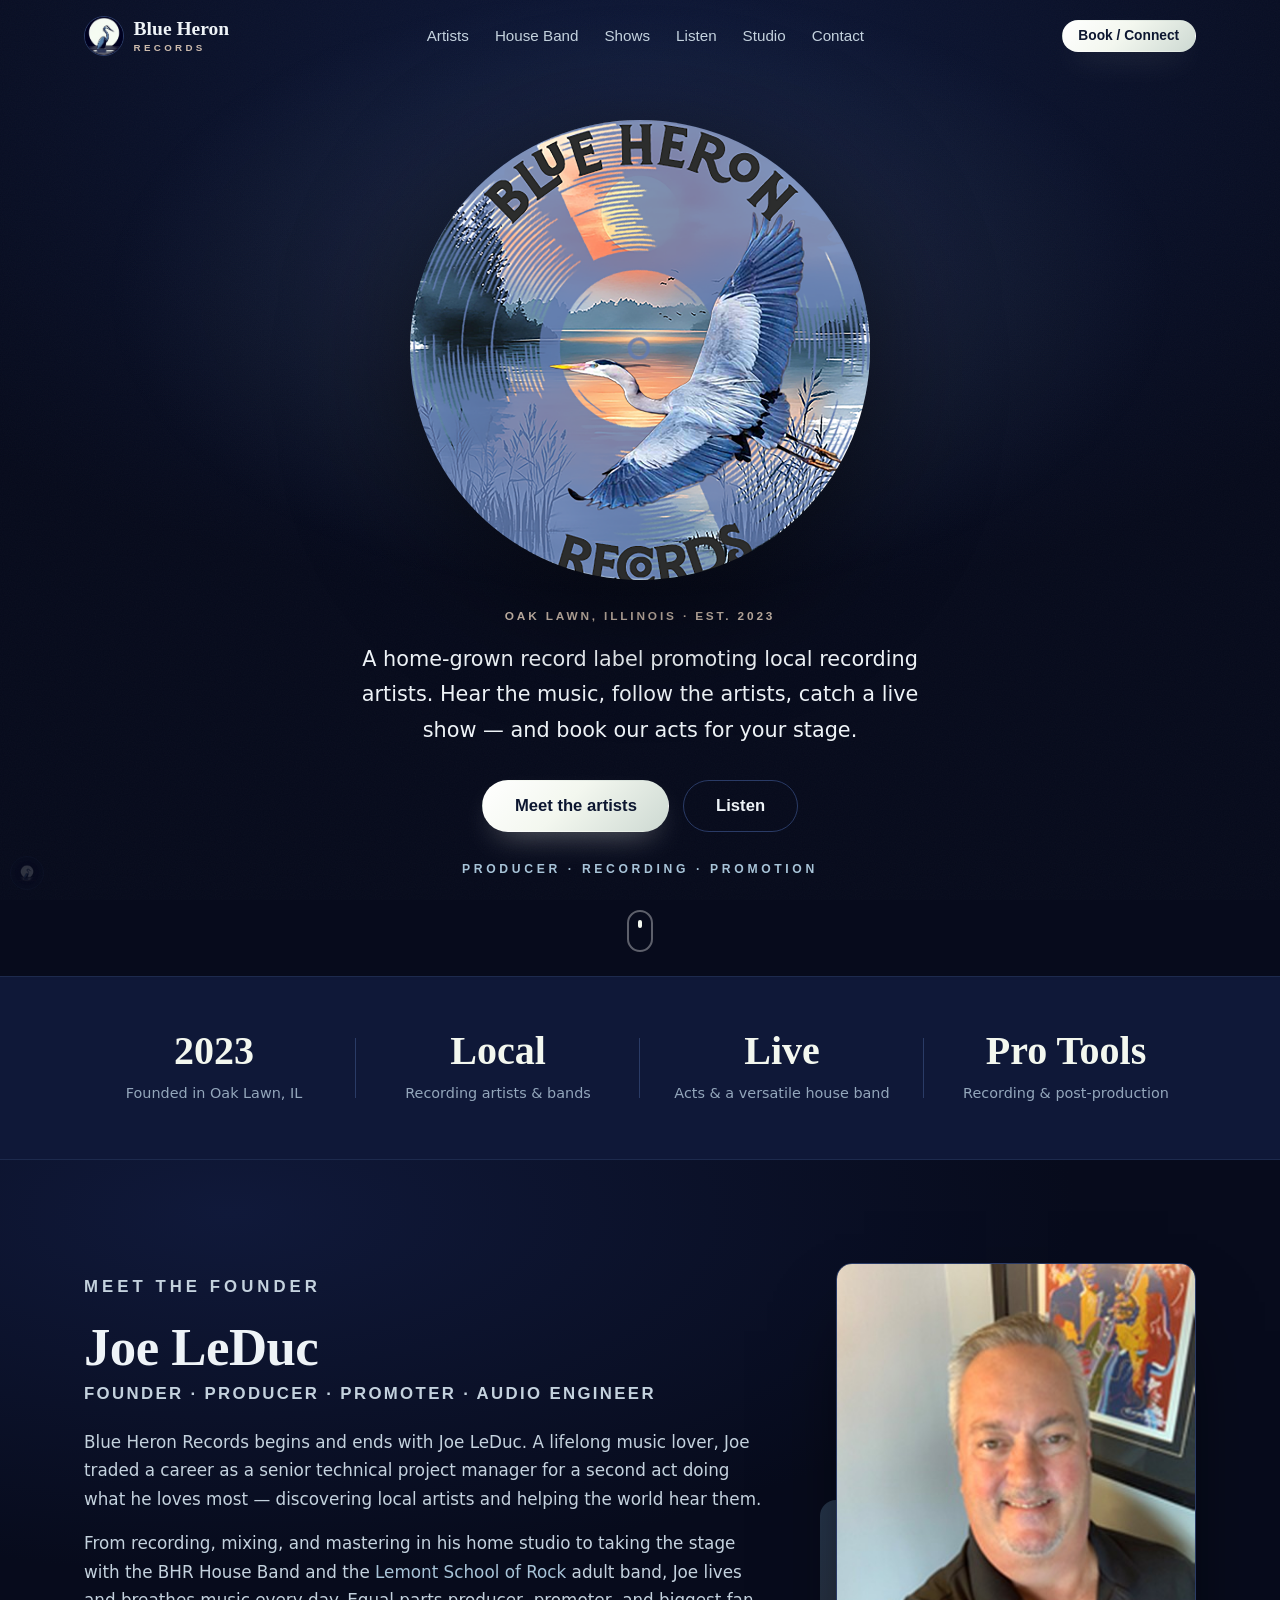
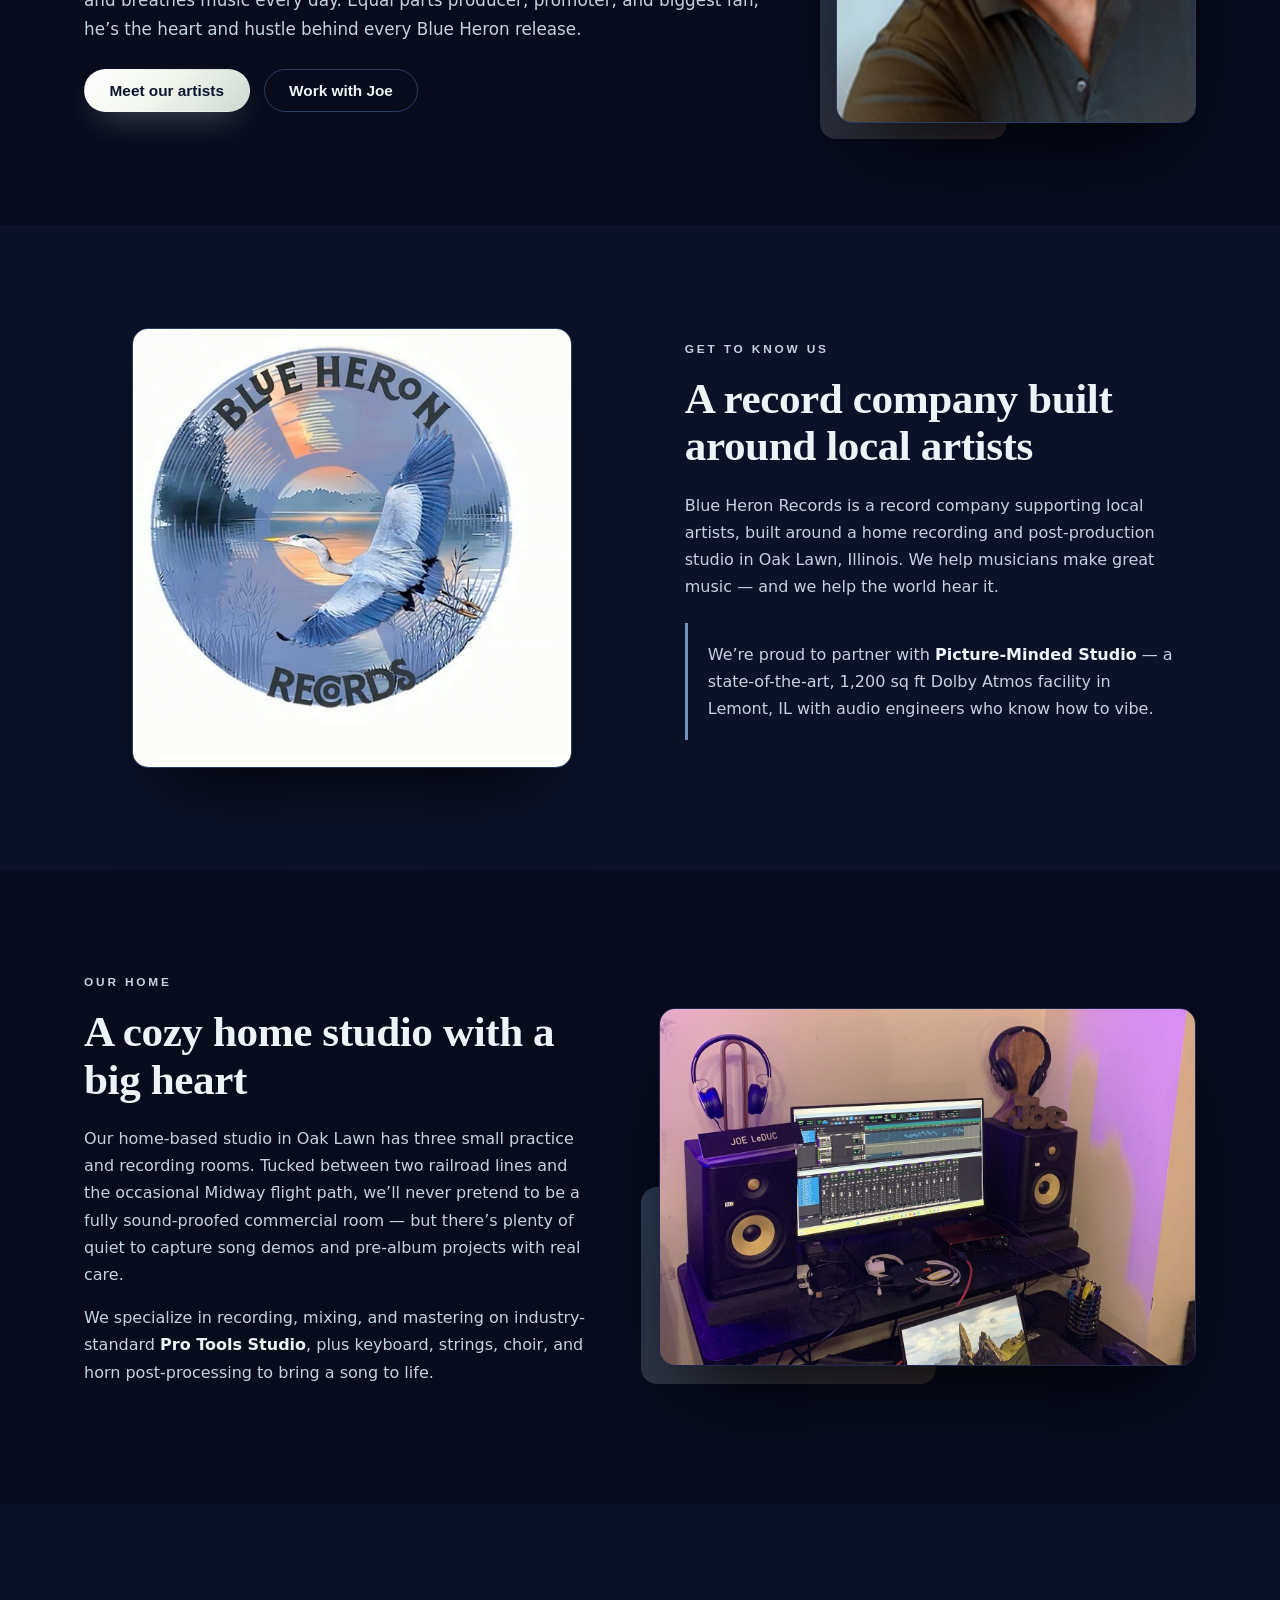
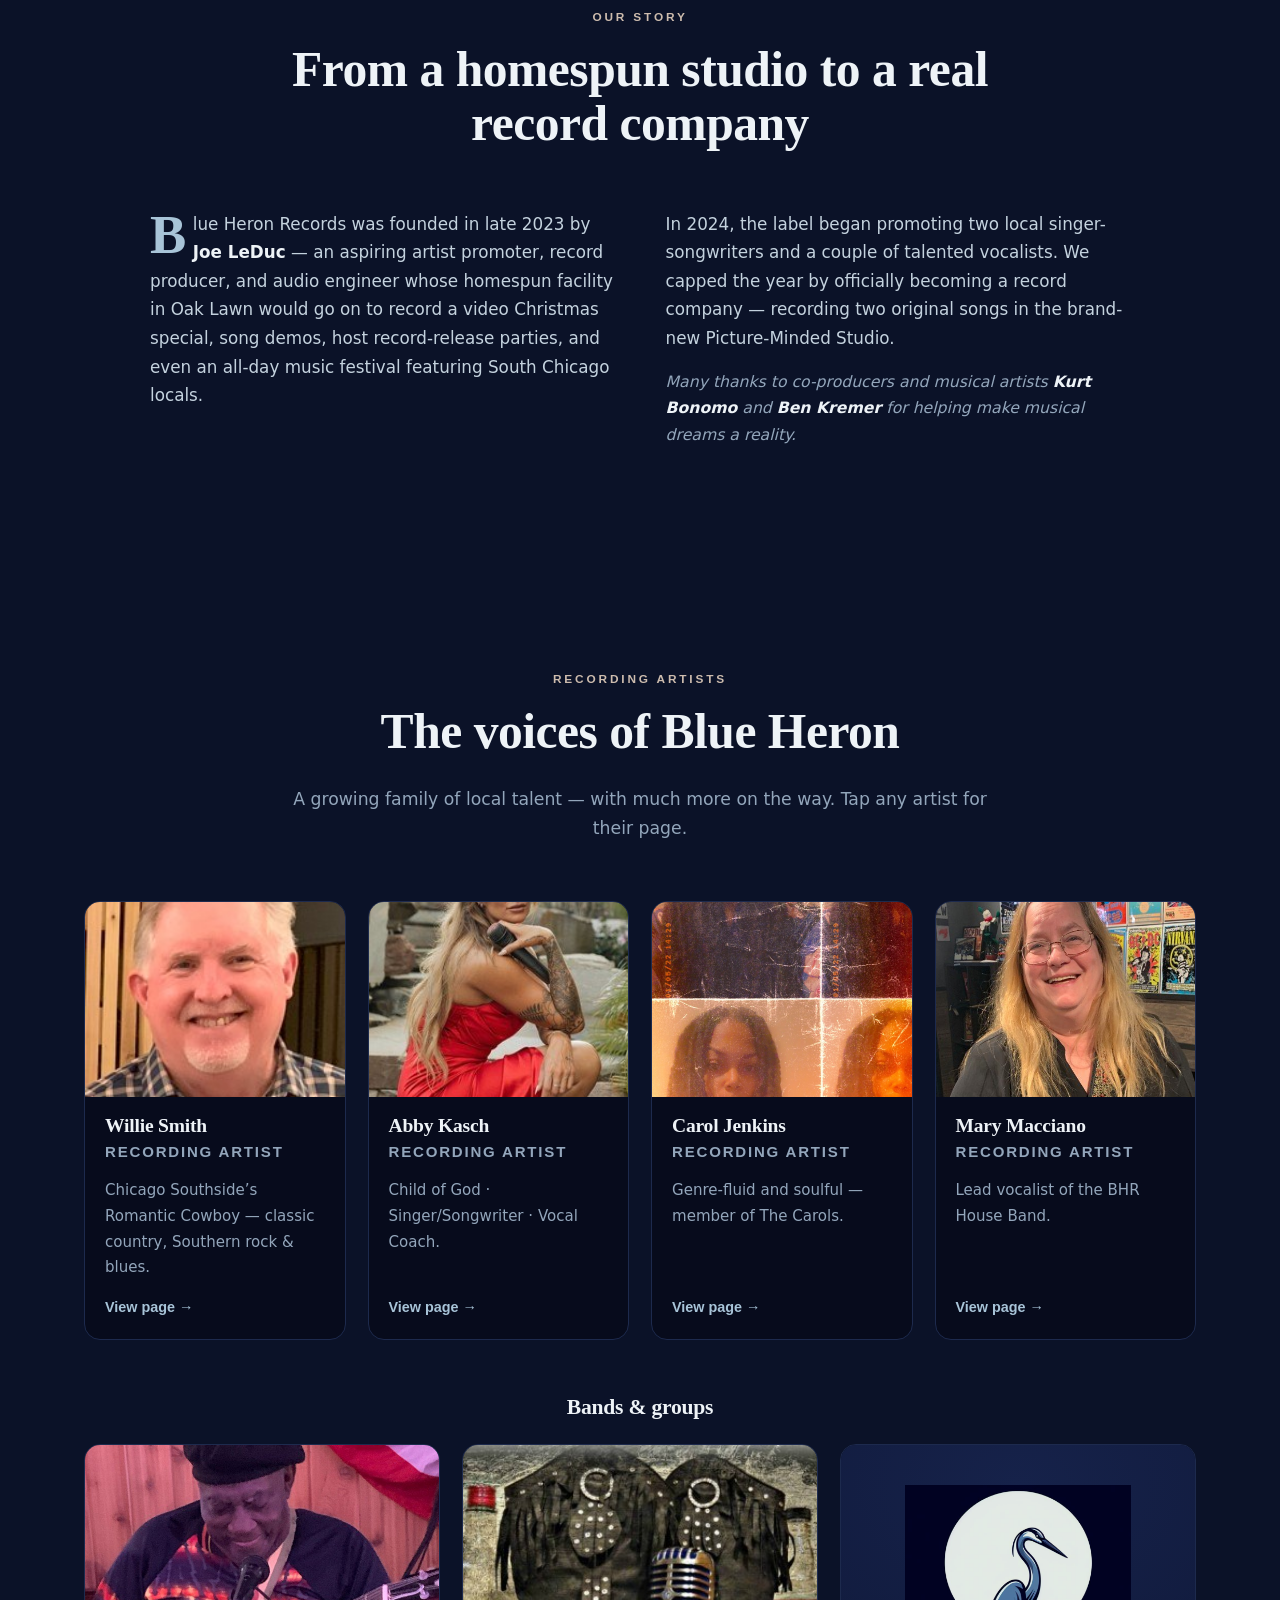
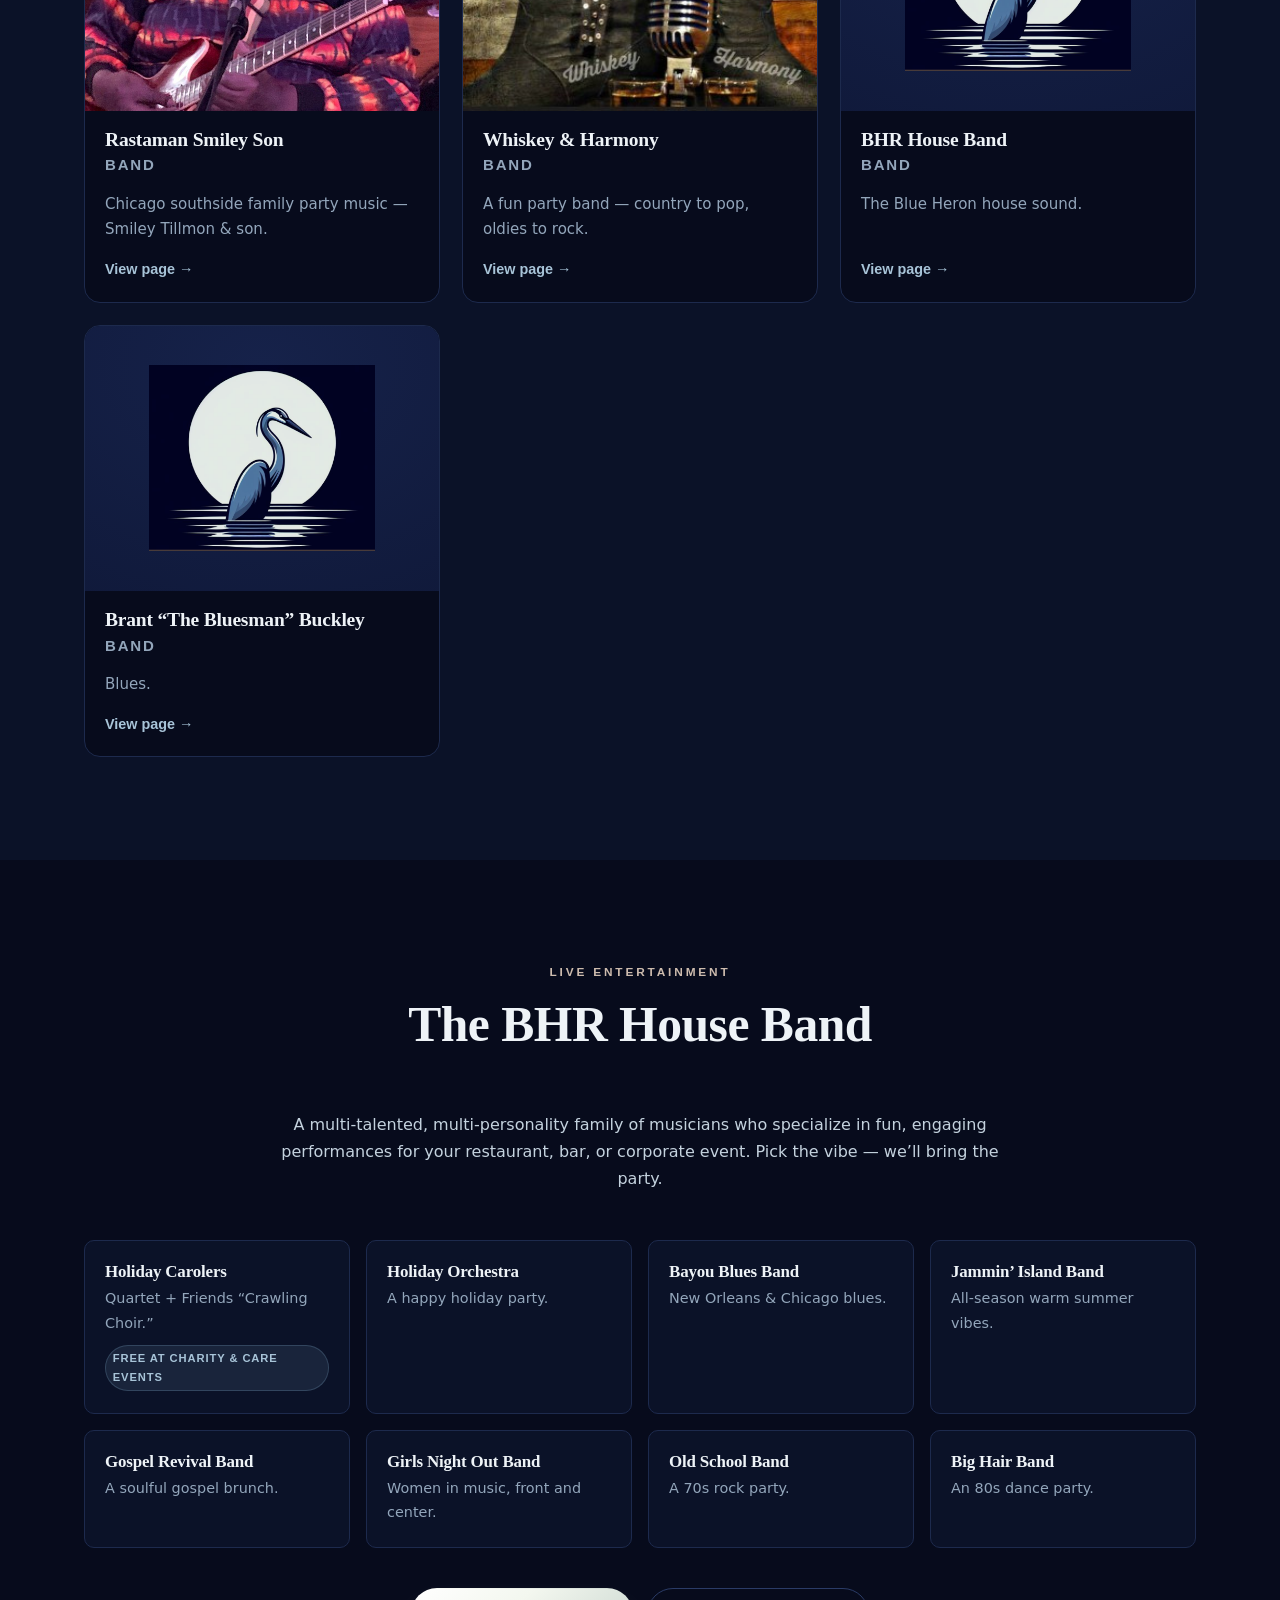
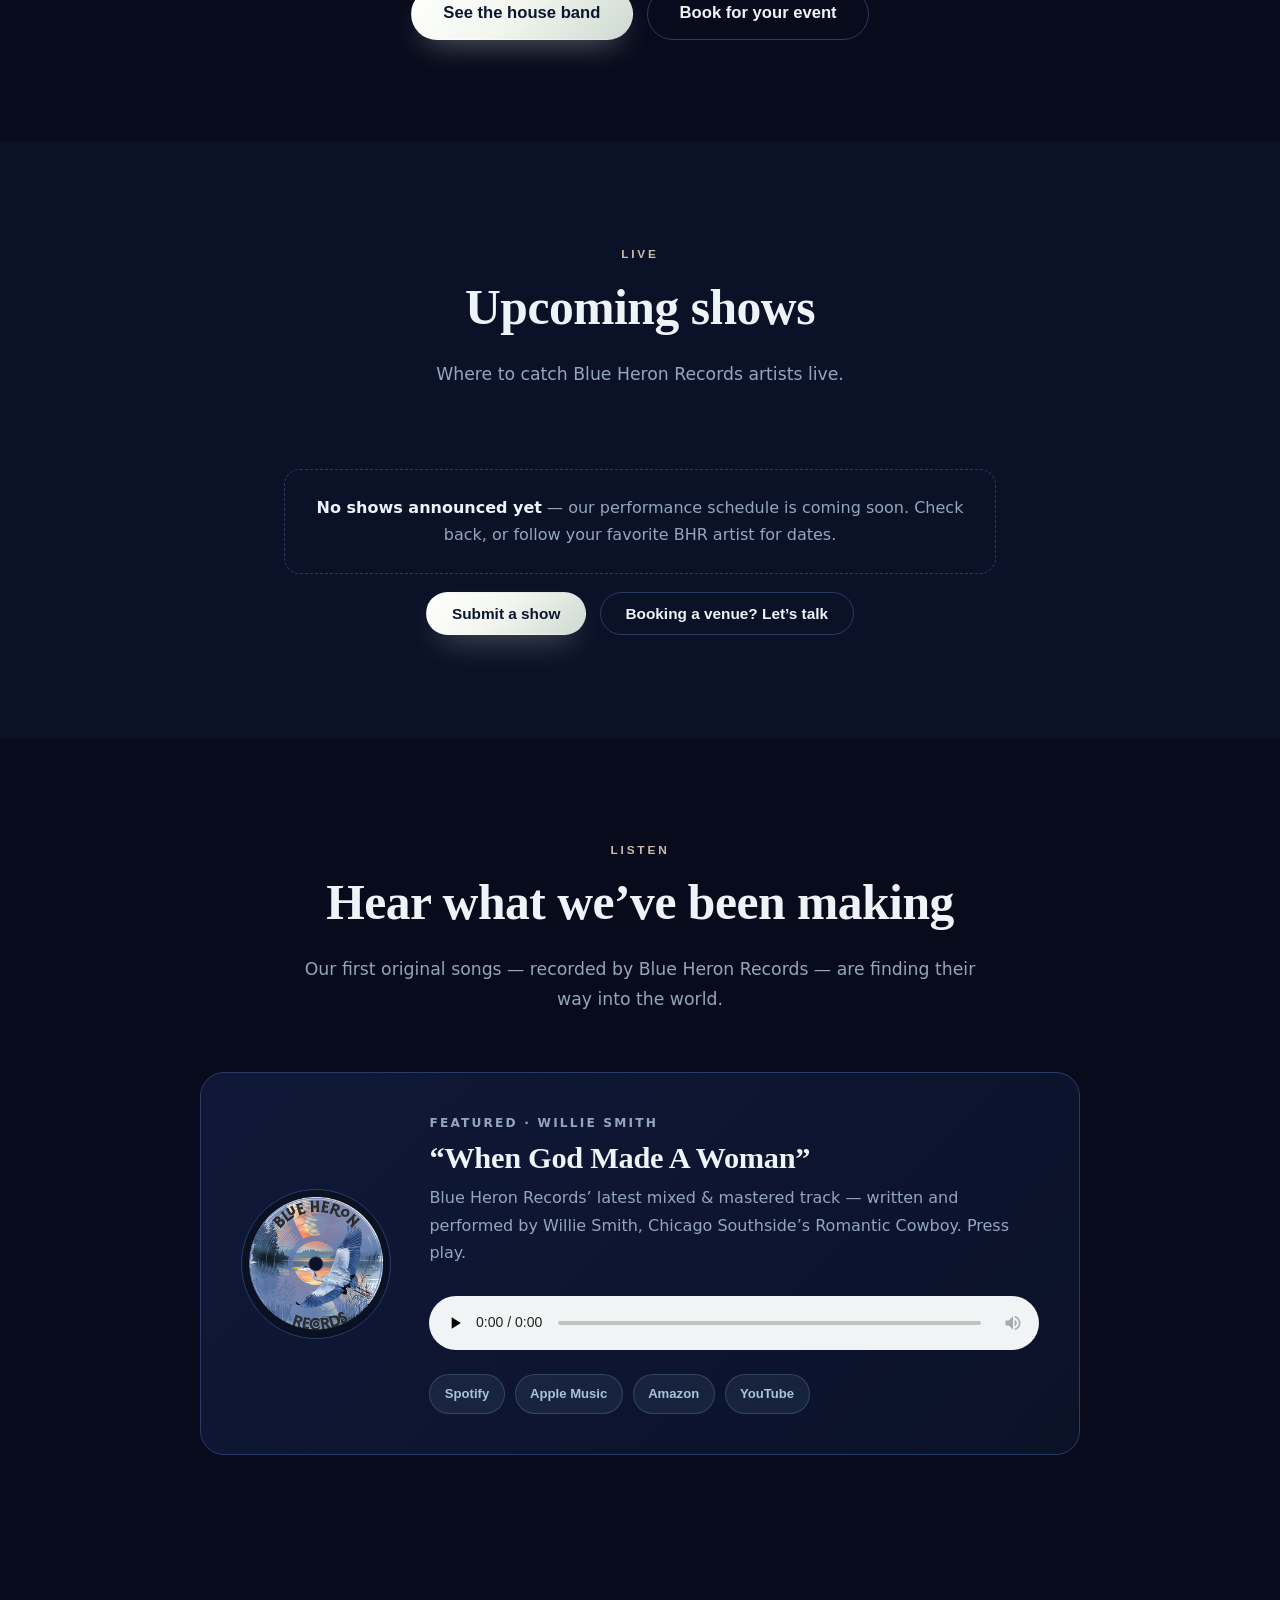
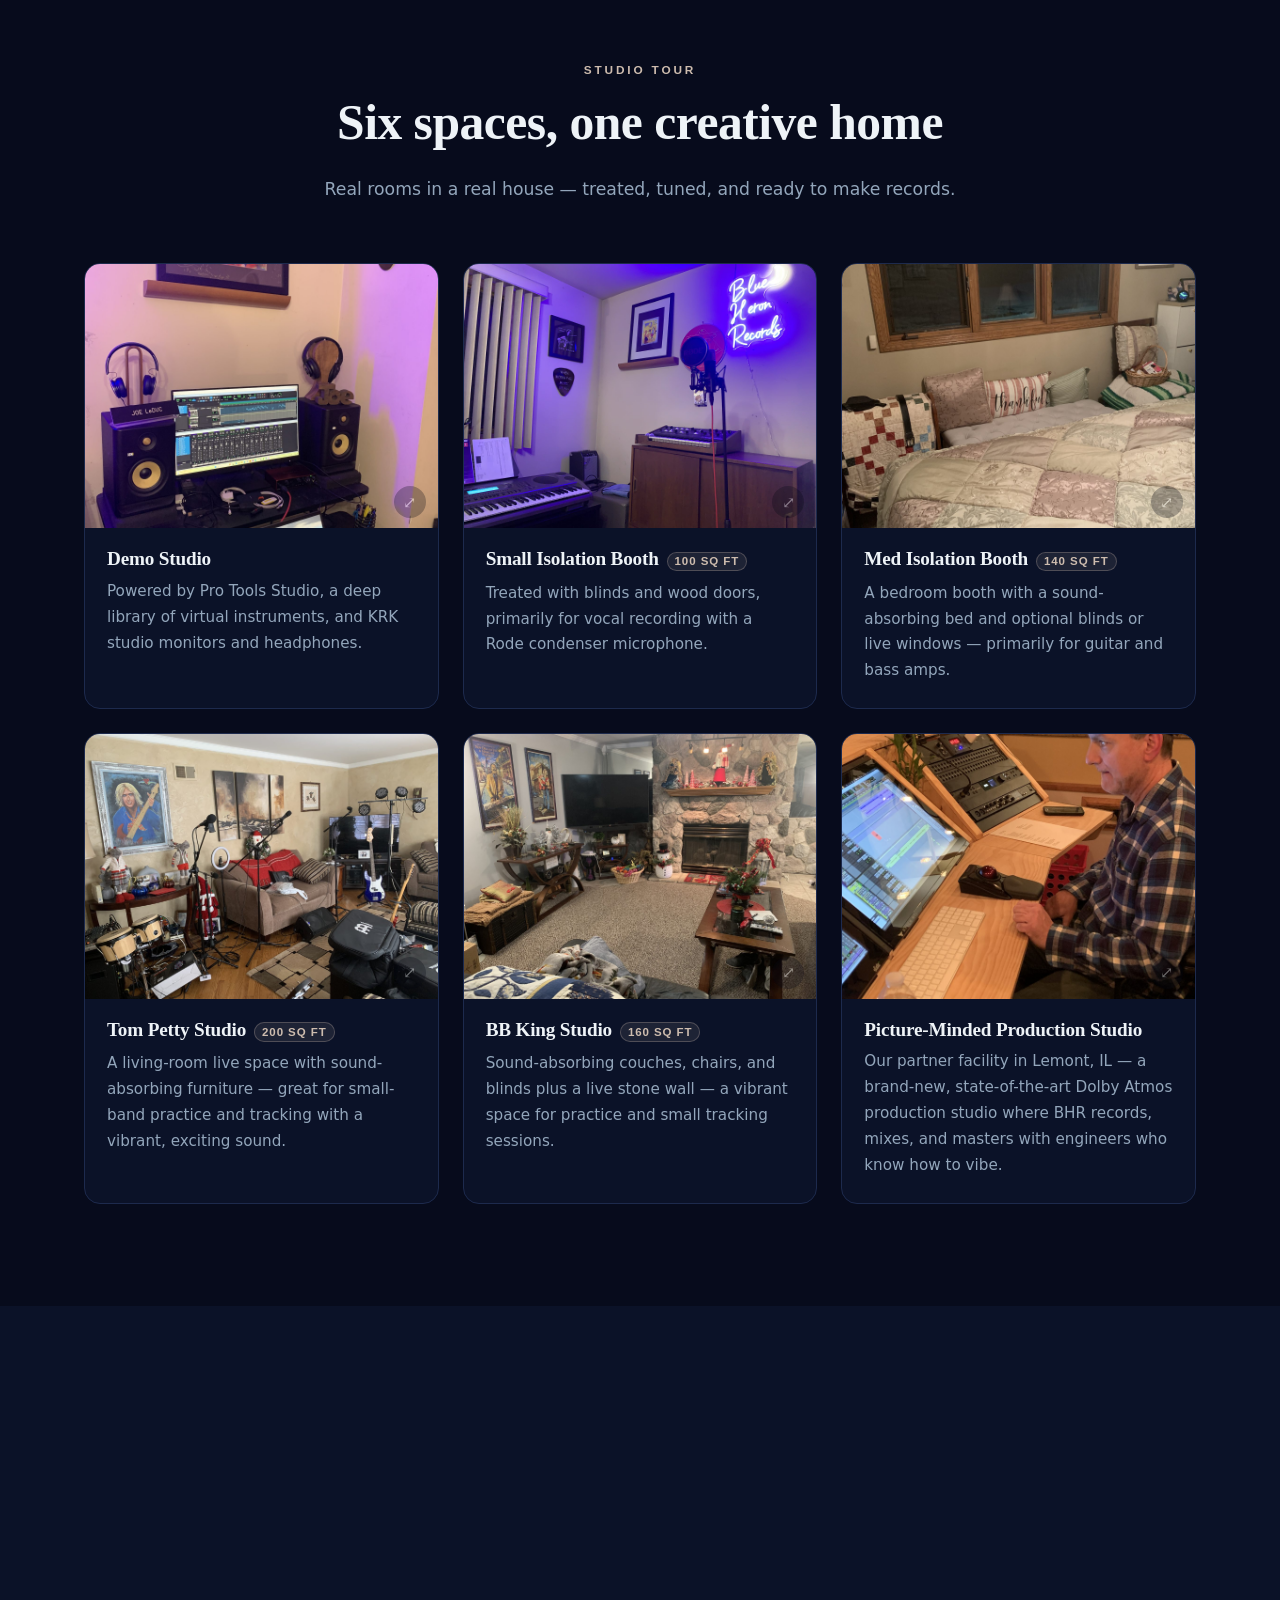
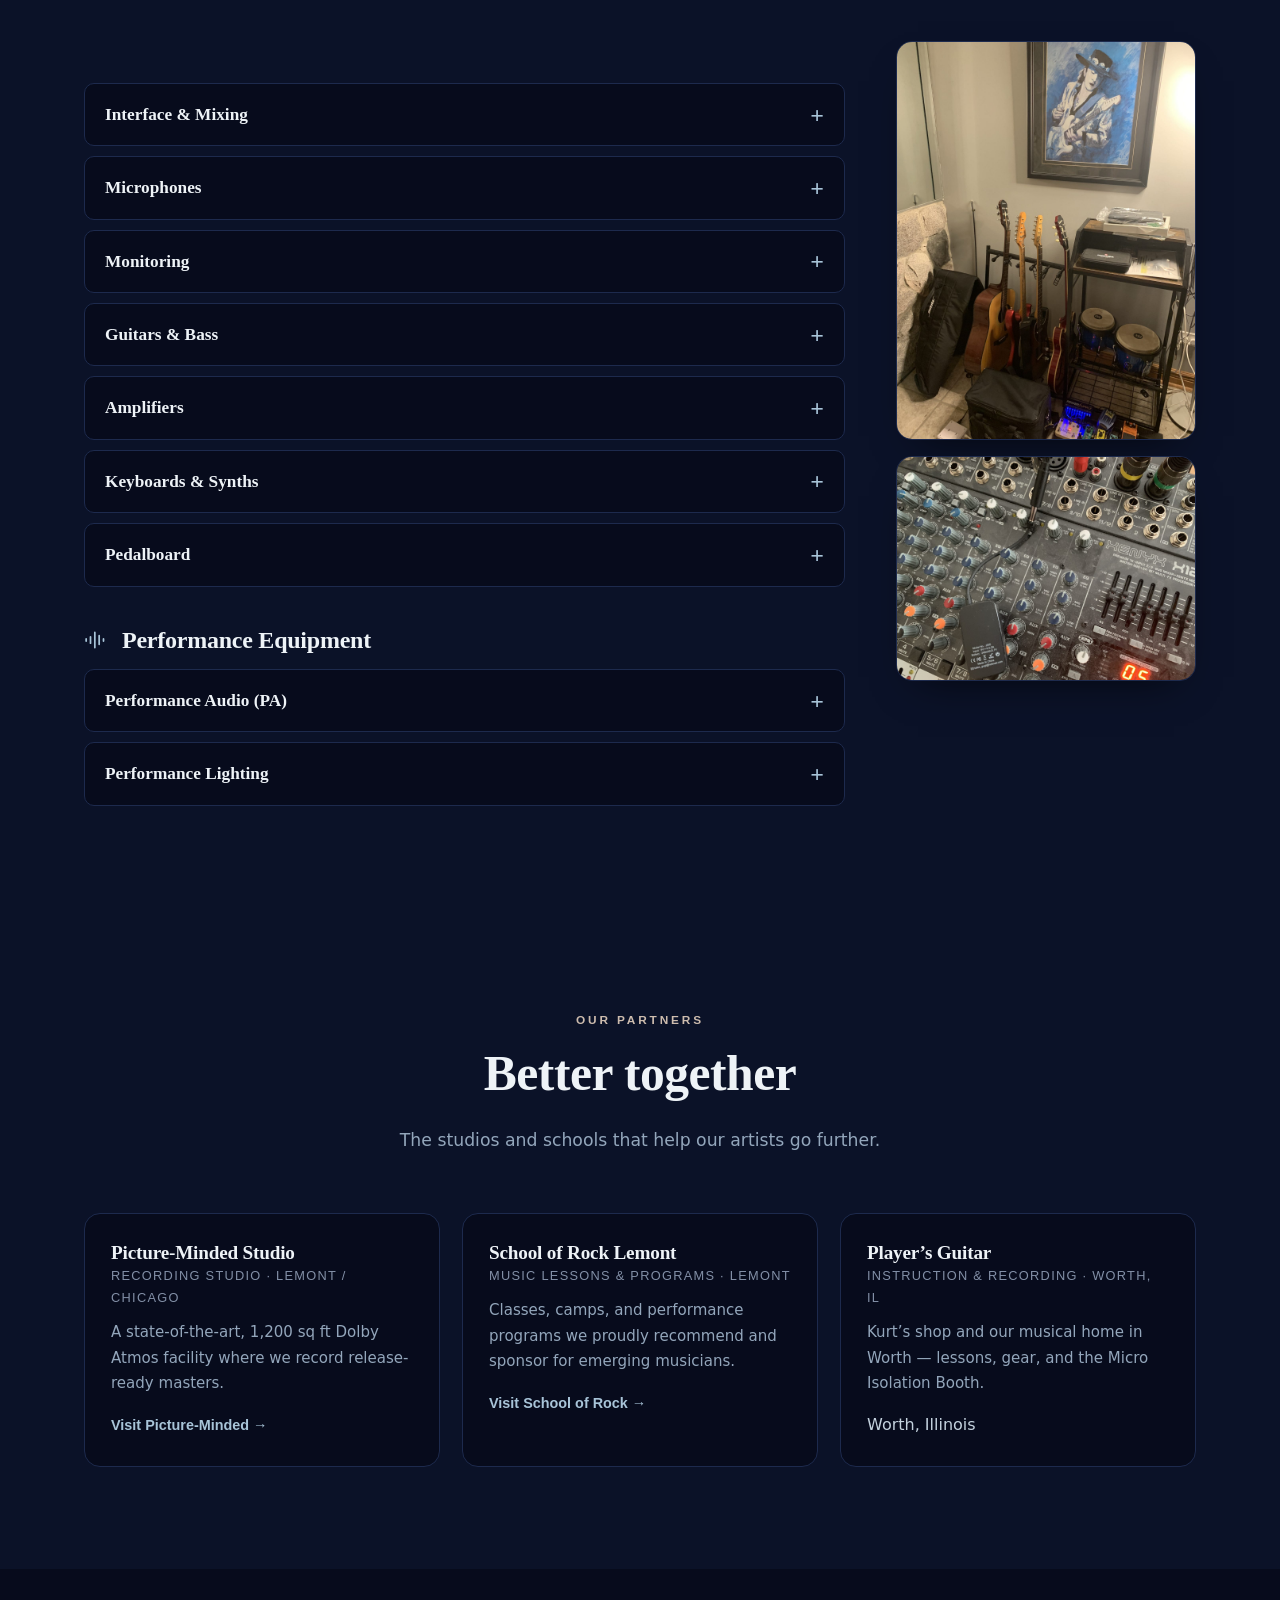
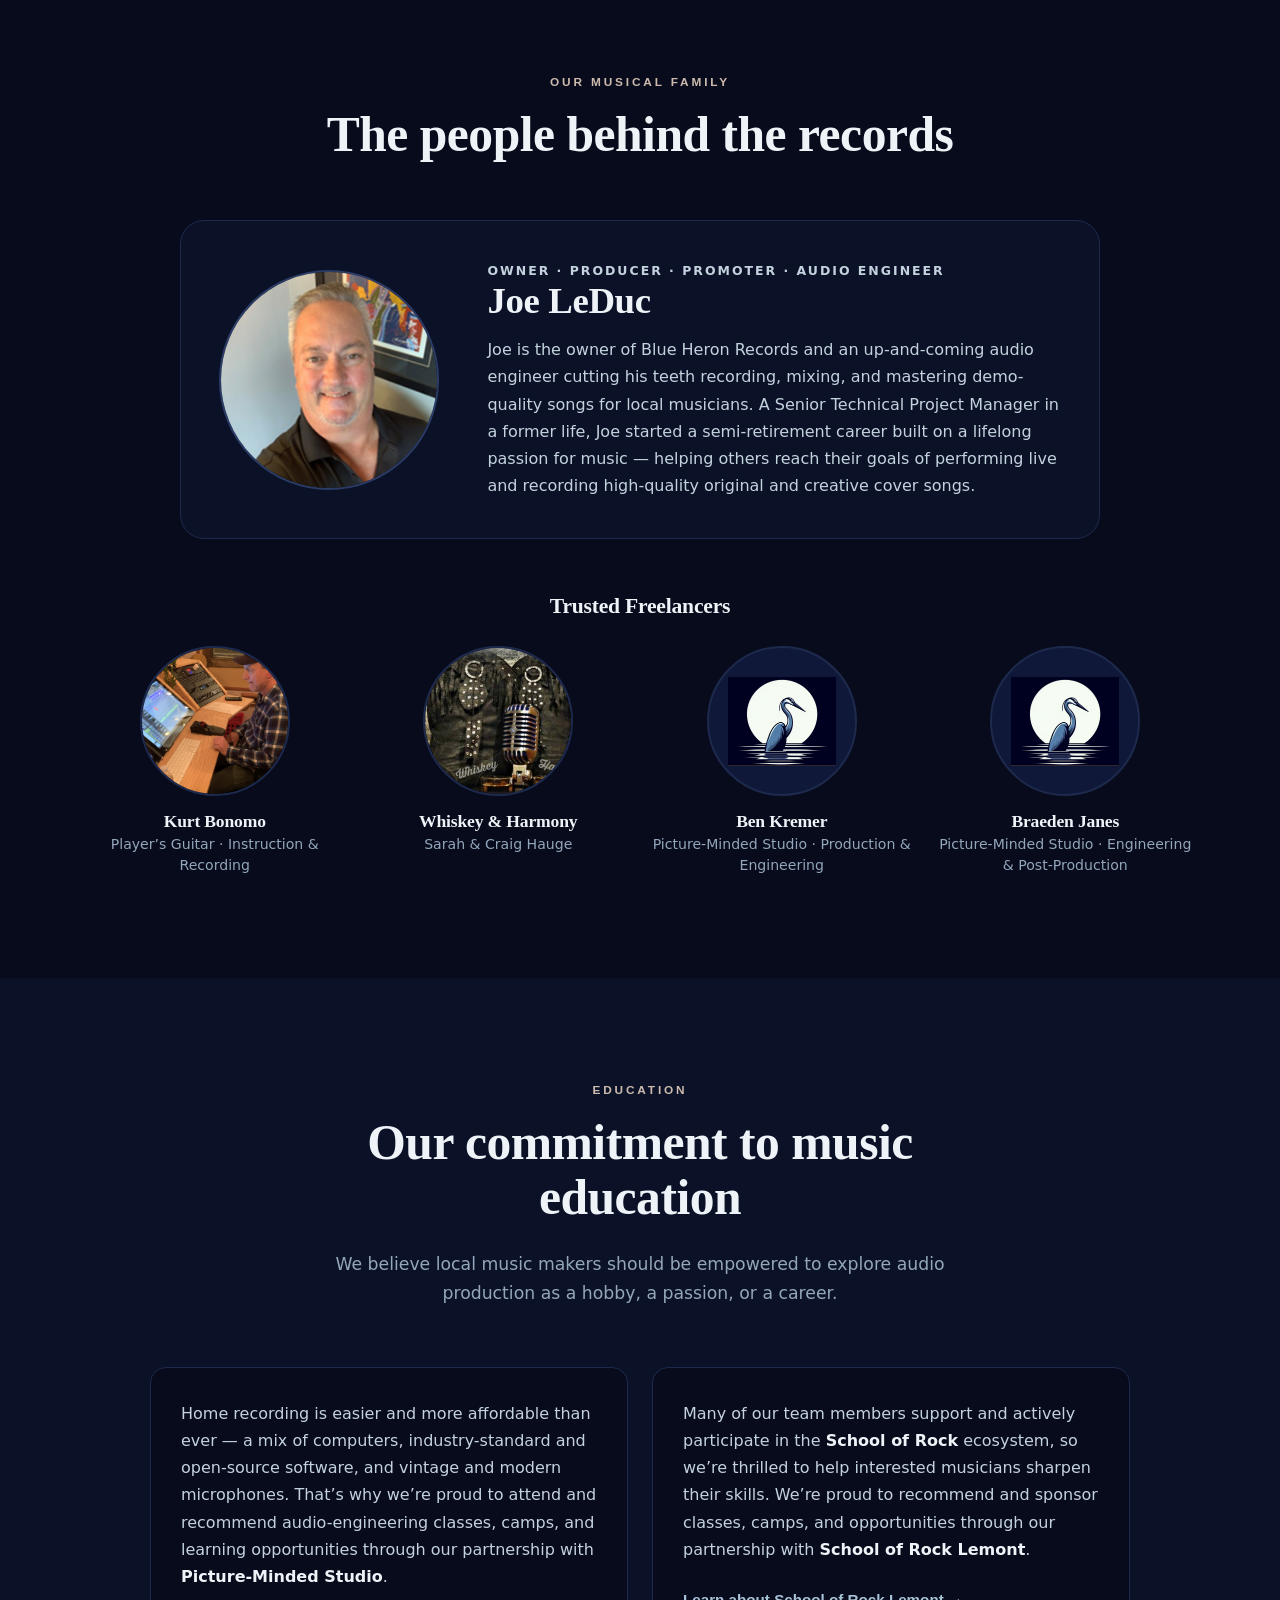
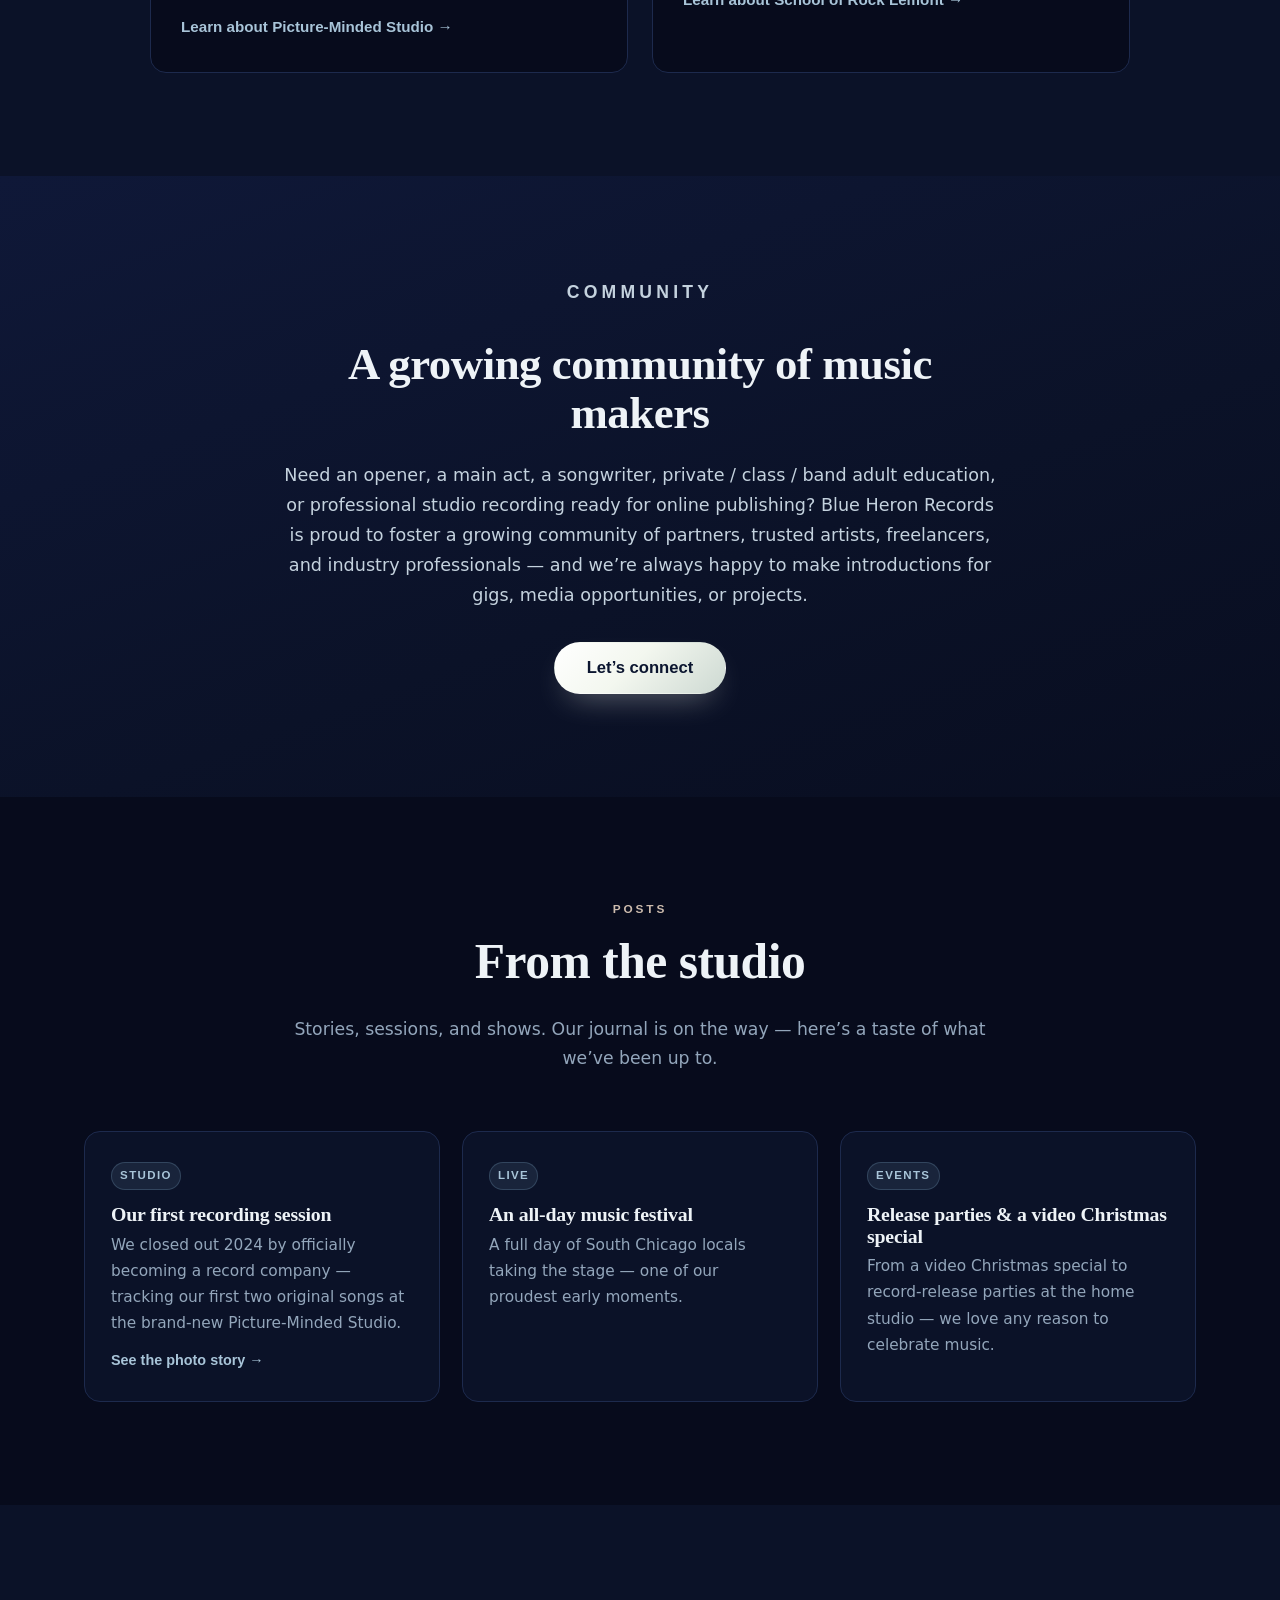
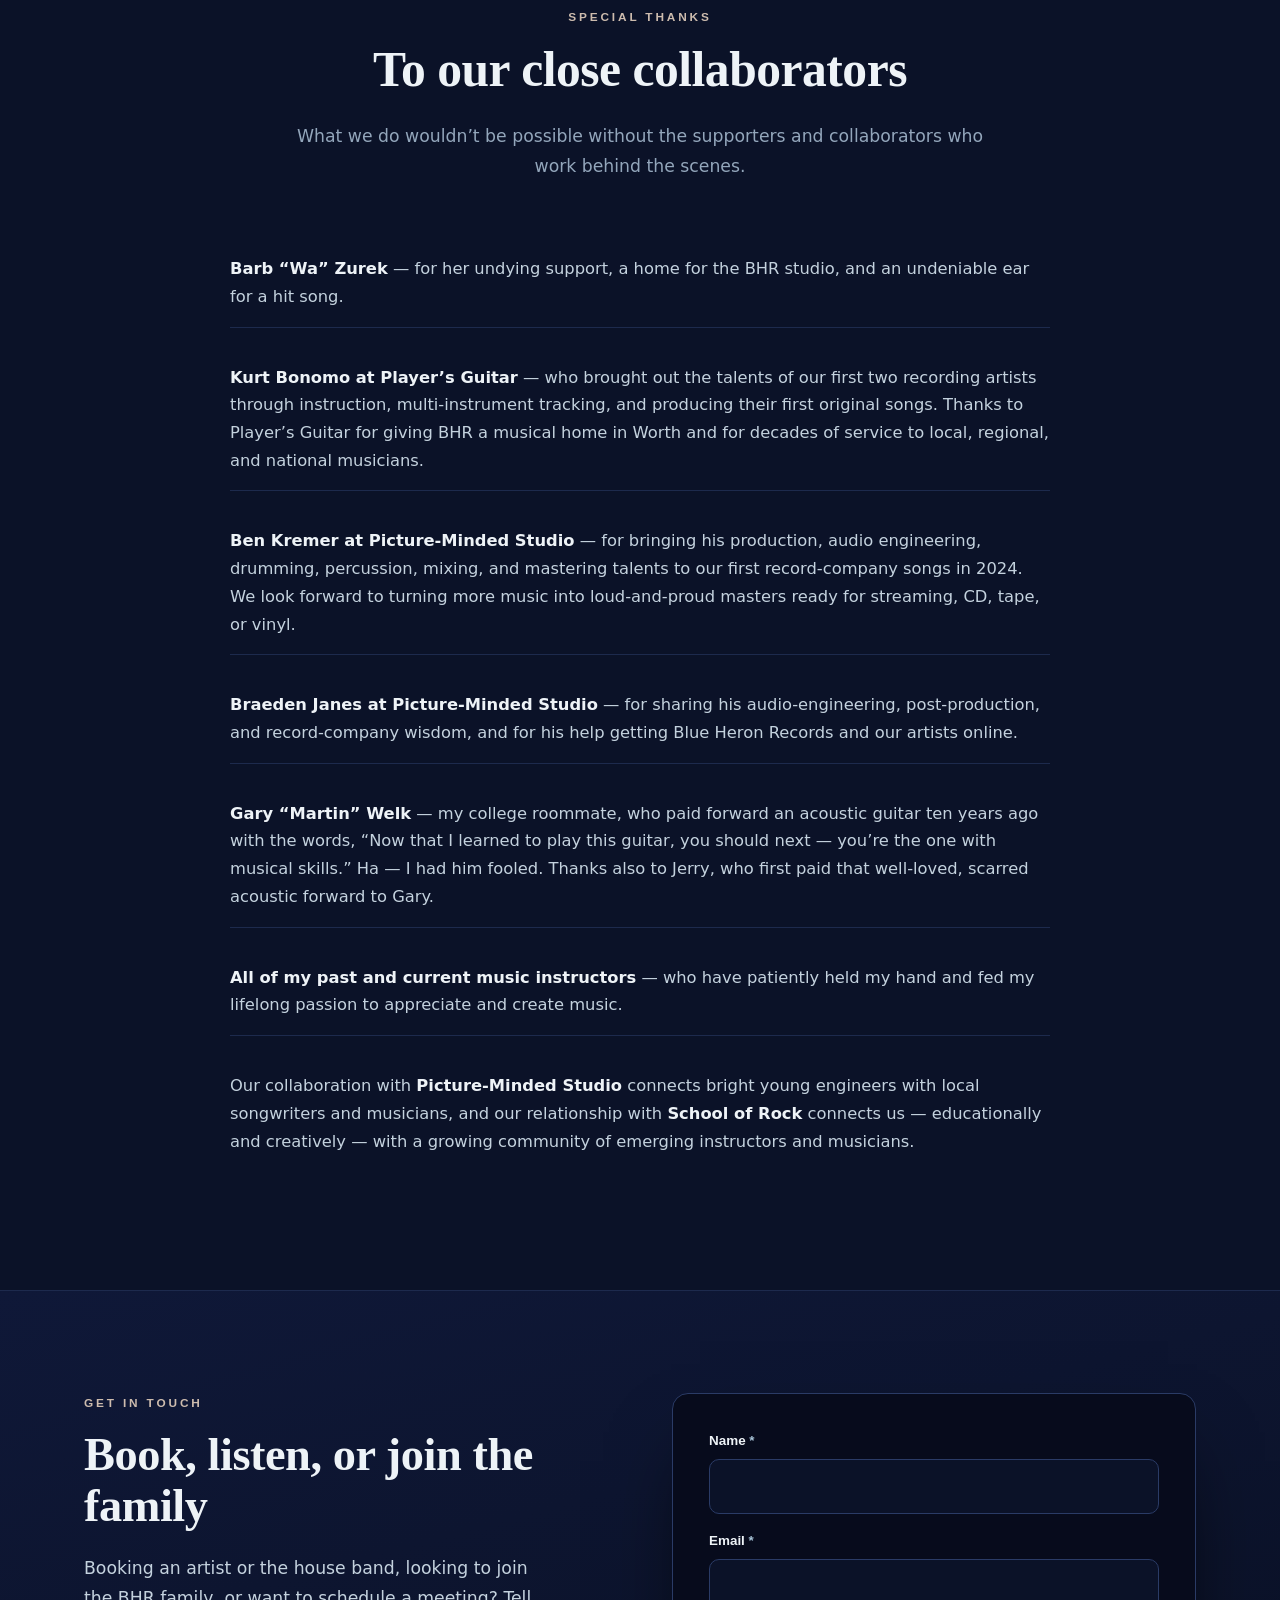
==== index.html @ 8c2190a1 "Hero: animated bird-flying video, circle-cropped + centered - Replaced the static hero logo with the" ====
<!DOCTYPE html>
<html lang="en">
<head>
  <meta charset="UTF-8" />
  <meta name="viewport" content="width=device-width, initial-scale=1.0, viewport-fit=cover" />
  <title>Blue Heron Records | Record Label & Recording Artists — Oak Lawn, IL</title>
  <meta name="description" content="Blue Heron Records is a home-grown record label in Oak Lawn, Illinois promoting local recording artists. Hear our music, follow the artists, catch a live show, and book our acts and house band for your venue or event." />
  <meta name="theme-color" content="#070b1c" />
  <meta name="keywords" content="Blue Heron Records, record label Chicago, Oak Lawn IL music, local recording artists, Willie Smith, Whiskey & Harmony, Brant The Bluesman Buckley, Rastaman Smiley Son, Abby Kasch, Mary Macciano, BHR House Band, live music booking Chicago, singer songwriter, blues band, recording studio Oak Lawn, Picture-Minded Studio, School of Rock Lemont, Joe LeDuc" />
  <link rel="canonical" href="https://blueheronrecords.com/" />

  <meta property="og:type" content="website" />
  <meta property="og:site_name" content="Blue Heron Records" />
  <meta property="og:title" content="Blue Heron Records — Record Label & Recording Artists" />
  <meta property="og:description" content="A home-grown record label in Oak Lawn, IL promoting local artists. Listen, follow, catch a show, and book our acts and house band." />
  <meta property="og:image" content="https://blueheronrecords.com/images/og.jpg" />
  <meta property="og:image:width" content="1200" />
  <meta property="og:image:height" content="630" />
  <meta property="og:image:alt" content="Blue Heron Records logo — a great blue heron before a full moon" />
  <meta property="og:url" content="https://blueheronrecords.com/" />
  <meta name="twitter:card" content="summary_large_image" />
  <meta name="twitter:title" content="Blue Heron Records — Oak Lawn, IL" />
  <meta name="twitter:description" content="A home-grown record label promoting local recording artists. Listen, follow, and book our acts." />
  <meta name="twitter:image" content="https://blueheronrecords.com/images/og.jpg" />

  <meta name="referrer" content="strict-origin-when-cross-origin" />
  <meta http-equiv="Content-Security-Policy" content="default-src 'self'; img-src 'self' data: https://*.supabase.co; media-src 'self' https://*.supabase.co; style-src 'self' 'unsafe-inline' https://fonts.googleapis.com; font-src https://fonts.gstatic.com; script-src 'self'; connect-src 'self' https://api.web3forms.com https://*.supabase.co; base-uri 'none'; form-action 'self' mailto: tel:; frame-ancestors 'none'" />

  <link rel="icon" type="image/png" sizes="32x32" href="images/favicon-32.png" />
  <link rel="icon" type="image/png" sizes="512x512" href="images/icon-512.png" />
  <link rel="apple-touch-icon" href="images/apple-touch-icon.png" />
  <link rel="preload" as="image" href="images/logo-hero.png" fetchpriority="high" />

  <link rel="preconnect" href="https://fonts.googleapis.com" />
  <link rel="preconnect" href="https://fonts.gstatic.com" crossorigin />
  <link href="https://fonts.googleapis.com/css2?family=Fraunces:opsz,wght@9..144,400;9..144,500;9..144,600;9..144,700;9..144,900&family=Inter:wght@400;500;600;700&display=swap" rel="stylesheet" />

  <link rel="stylesheet" href="styles.css?v=20260625d" />
  <noscript><style>.reveal{opacity:1!important;transform:none!important}</style></noscript>

  <script type="application/ld+json">
  {
    "@context": "https://schema.org",
    "@type": ["MusicGroup", "Organization"],
    "name": "Blue Heron Records",
    "alternateName": "BHR",
    "image": "https://blueheronrecords.com/images/og.jpg",
    "logo": "https://blueheronrecords.com/images/logo.png",
    "url": "https://blueheronrecords.com/",
    "telephone": "+1-630-926-0446",
    "email": "joeleduc@blueheronrecords.com",
    "foundingDate": "2023",
    "founder": { "@type": "Person", "name": "Joe LeDuc", "jobTitle": "Owner, Producer, Promoter & Audio Engineer" },
    "description": "Blue Heron Records is a home-grown record label in Oak Lawn, Illinois promoting local recording artists, with recording, post-production, live sound, and artist promotion.",
    "genre": ["Singer-songwriter", "Blues", "Americana", "Country", "Gospel", "Rock"],
    "address": { "@type": "PostalAddress", "addressLocality": "Oak Lawn", "addressRegion": "IL", "addressCountry": "US" },
    "areaServed": ["Oak Lawn", "Chicago", "Chicagoland", "Worth", "Lemont"]
  }
  </script>
</head>
<body>
  <a class="skip-link" href="#main">Skip to content</a>

  <!-- ===== Header ===== -->
  <header class="site-header" id="header">
    <div class="container header-inner">
      <a href="#top" class="brand" aria-label="Blue Heron Records — home">
        <img class="brand-mark" src="images/heron-mark.png" alt="" width="40" height="40" />
        <span class="brand-text">Blue Heron<strong>Records</strong></span>
      </a>
      <nav class="nav" id="nav" aria-label="Primary">
        <a href="#artists">Artists</a>
        <a href="#houseband">House Band</a>
        <a href="#shows">Shows</a>
        <a href="#listen">Listen</a>
        <a href="#studio">Studio</a>
        <a href="#contact">Contact</a>
      </nav>
      <div class="header-cta">
        <a class="btn btn-primary btn-sm" href="#contact">Book / Connect</a>
        <button class="nav-toggle" id="navToggle" aria-label="Open menu" aria-expanded="false" aria-controls="nav">
          <span></span><span></span><span></span>
        </button>
      </div>
    </div>
  </header>

  <main id="main">
    <span id="top"></span>

    <!-- ===== Hero ===== -->
    <section class="hero" id="hero">
      <div class="hero-glow" aria-hidden="true"></div>
      <div class="container hero-content">
        <div class="hero-logo-vid reveal">
          <video autoplay muted loop playsinline poster="images/logo-hero.png" aria-label="Blue Heron Records — a blue heron in flight over a vinyl record over a lake at sunset">
            <source src="images/logo-video.mp4" type="video/mp4" />
            <img src="images/logo-hero.png" alt="Blue Heron Records — a blue heron in flight over a vinyl record at sunset" width="500" height="500" />
          </video>
        </div>
        <h1>Blue Heron Records</h1>
        <p class="eyebrow reveal">Oak Lawn, Illinois &middot; Est. 2023</p>
        <p class="hero-sub reveal">A home-grown record label promoting local recording artists. Hear the music, follow the artists, catch a live show &mdash; and book our acts for your stage.</p>
        <div class="hero-actions reveal">
          <a class="btn btn-primary btn-lg" href="#artists">Meet the artists</a>
          <a class="btn btn-outline btn-lg" href="#listen">Listen</a>
        </div>
        <p class="hero-tag reveal">Producer &middot; Recording &middot; Promotion</p>
      </div>
      <a href="#facts" class="scroll-cue" aria-label="Scroll down"><span></span></a>
    </section>

    <!-- ===== Quick facts ===== -->
    <section class="facts" id="facts" aria-label="At a glance">
      <div class="container facts-grid">
        <div class="fact reveal"><span class="fact-num">2023</span><span class="fact-label">Founded in Oak Lawn, IL</span></div>
        <div class="fact reveal"><span class="fact-num">Local</span><span class="fact-label">Recording artists &amp; bands</span></div>
        <div class="fact reveal"><span class="fact-num">Live</span><span class="fact-label">Acts &amp; a versatile house band</span></div>
        <div class="fact reveal"><span class="fact-num">Pro&nbsp;Tools</span><span class="fact-label">Recording &amp; post-production</span></div>
      </div>
    </section>

    <!-- ===== Founder spotlight (Joe LeDuc) ===== -->
    <section class="section founder" id="founder">
      <div class="container founder-grid">
        <div class="founder-text reveal">
          <p class="eyebrow">Meet the founder</p>
          <h2>Joe LeDuc</h2>
          <p class="founder-role">Founder &middot; Producer &middot; Promoter &middot; Audio Engineer</p>
          <p>Blue Heron Records begins and ends with Joe LeDuc. A lifelong music lover, Joe traded a career as a senior technical project manager for a second act doing what he loves most &mdash; discovering local artists and helping the world hear them.</p>
          <p>From recording, mixing, and mastering in his home studio to taking the stage with the BHR House Band and the <a href="https://locations.schoolofrock.com/lemont" target="_blank" rel="noopener">Lemont School of Rock</a> adult band, Joe lives and breathes music every day. Equal parts producer, promoter, and biggest fan, he&rsquo;s the heart and hustle behind every Blue Heron release.</p>
          <div class="founder-actions">
            <a class="btn btn-primary" href="#artists">Meet our artists</a>
            <a class="btn btn-outline" href="#contact">Work with Joe</a>
          </div>
        </div>
        <div class="founder-media reveal">
          <img src="images/team-joe-feature.jpg" alt="Joe LeDuc, founder and producer of Blue Heron Records" loading="lazy" width="368" height="460" />
        </div>
      </div>
    </section>

    <!-- ===== Get to Know Us ===== -->
    <section class="section split gtku" id="about">
      <div class="container split-grid">
        <div class="split-media reveal no-deco">
          <div class="logo-round">
            <video class="logo-video" autoplay muted loop playsinline poster="images/logo-video-poster.jpg" aria-label="Animated Blue Heron Records logo">
              <source src="images/logo-video.mp4" type="video/mp4" />
              <img src="images/logo.png" alt="Blue Heron Records logo — a heron in flight over a vinyl record" />
            </video>
          </div>
        </div>
        <div class="split-text reveal">
          <p class="eyebrow">Get to know us</p>
          <h2>A record company built around local artists</h2>
          <p>Blue Heron Records is a record company supporting local artists, built around a home recording and post-production studio in Oak Lawn, Illinois. We help musicians make great music &mdash; and we help the world hear it.</p>
          <p class="callout">We&rsquo;re proud to partner with <strong>Picture-Minded Studio</strong> &mdash; a state-of-the-art, 1,200&nbsp;sq&nbsp;ft Dolby Atmos facility in Lemont, IL with audio engineers who know how to vibe.</p>
        </div>
      </div>
    </section>

    <!-- ===== Our Home ===== -->
    <section class="section split reverse home" id="home">
      <div class="container split-grid">
        <div class="split-media reveal">
          <img class="studio-shot" src="images/home-studio.jpg" alt="Inside the Blue Heron Records home studio — the control desk with KRK monitors and a Pro Tools session running" loading="lazy" width="1500" height="1000" />
        </div>
        <div class="split-text reveal">
          <p class="eyebrow">Our home</p>
          <h2>A cozy home studio with a big heart</h2>
          <p>Our home-based studio in Oak Lawn has three small practice and recording rooms. Tucked between two railroad lines and the occasional Midway flight path, we&rsquo;ll never pretend to be a fully sound-proofed commercial room &mdash; but there&rsquo;s plenty of quiet to capture song demos and pre-album projects with real care.</p>
          <p>We specialize in recording, mixing, and mastering on industry-standard <strong>Pro Tools Studio</strong>, plus keyboard, strings, choir, and horn post-processing to bring a song to life.</p>
        </div>
      </div>
    </section>

    <!-- ===== Our Story ===== -->
    <section class="section story" id="story">
      <div class="container">
        <header class="section-head reveal">
          <p class="eyebrow">Our story</p>
          <h2>From a homespun studio to a real record company</h2>
        </header>
        <div class="story-body">
          <div class="story-col reveal">
            <p>Blue Heron Records was founded in late 2023 by <strong>Joe LeDuc</strong> &mdash; an aspiring artist promoter, record producer, and audio engineer whose homespun facility in Oak Lawn would go on to record a video Christmas special, song demos, host record-release parties, and even an all-day music festival featuring South Chicago locals.</p>
          </div>
          <div class="story-col reveal">
            <p>In 2024, the label began promoting two local singer-songwriters and a couple of talented vocalists. We capped the year by officially becoming a record company &mdash; recording two original songs in the brand-new Picture-Minded Studio.</p>
            <p class="story-thanks">Many thanks to co-producers and musical artists <strong>Kurt Bonomo</strong> and <strong>Ben Kremer</strong> for helping make musical dreams a reality.</p>
          </div>
        </div>
      </div>
    </section>

    <!-- ===== Recording Artists ===== -->
    <section class="section artists" id="artists">
      <div class="container">
        <header class="section-head reveal">
          <p class="eyebrow">Recording artists</p>
          <h2>The voices of Blue Heron</h2>
          <p class="section-lead">A growing family of local talent &mdash; with much more on the way. Tap any artist for their page.</p>
        </header>

        <div class="artist-grid" id="artistGrid">
          <a class="artist-card reveal" href="artist.html?a=willie-smith">
            <span class="artist-photo"><img src="images/artist-willie-1.jpg" alt="Willie Smith" loading="lazy" style="object-position:50% 28%" /></span>
            <span class="artist-body"><h3>Willie Smith</h3><p class="artist-role">Recording Artist</p><p>Chicago Southside&rsquo;s Romantic Cowboy &mdash; classic country, Southern rock &amp; blues.</p><span class="artist-link">View page &rarr;</span></span>
          </a>
          <a class="artist-card reveal" href="artist.html?a=abby-kasch">
            <span class="artist-photo"><img src="images/abby-kasch.jpg" alt="Abby Kasch" loading="lazy" /></span>
            <span class="artist-body"><h3>Abby Kasch</h3><p class="artist-role">Recording Artist</p><p>Child of God &middot; Singer/Songwriter &middot; Vocal Coach.</p><span class="artist-link">View page &rarr;</span></span>
          </a>
          <a class="artist-card reveal" href="artist.html?a=carol-jenkins">
            <span class="artist-photo"><img src="images/artist-carol-web.jpg" alt="Carol Jenkins" loading="lazy" /></span>
            <span class="artist-body"><h3>Carol Jenkins</h3><p class="artist-role">Recording Artist</p><p>Genre-fluid and soulful &mdash; member of The Carols.</p><span class="artist-link">View page &rarr;</span></span>
          </a>
          <a class="artist-card reveal" href="artist.html?a=mary-macciano">
            <span class="artist-photo"><img src="images/mary-macciano.jpg" alt="Mary Macciano" loading="lazy" /></span>
            <span class="artist-body"><h3>Mary Macciano</h3><p class="artist-role">Recording Artist</p><p>Lead vocalist of the BHR House Band.</p><span class="artist-link">View page &rarr;</span></span>
          </a>
        </div>

        <h3 class="subhead reveal">Bands &amp; groups</h3>
        <div class="artist-grid cols-3" id="bandGrid">
          <a class="artist-card reveal" href="artist.html?a=rastaman-smiley-son">
            <span class="artist-photo"><img src="images/rastaman-smiley-son.jpg" alt="Rastaman Smiley Son" loading="lazy" /></span>
            <span class="artist-body"><h3>Rastaman Smiley Son</h3><p class="artist-role">Band</p><p>Chicago southside family party music &mdash; Smiley Tillmon &amp; son.</p><span class="artist-link">View page &rarr;</span></span>
          </a>
          <a class="artist-card reveal" href="artist.html?a=whiskey-and-harmony">
            <span class="artist-photo"><img src="images/whiskey-harmony.jpg" alt="Whiskey &amp; Harmony" loading="lazy" /></span>
            <span class="artist-body"><h3>Whiskey &amp; Harmony</h3><p class="artist-role">Band</p><p>A fun party band &mdash; country to pop, oldies to rock.</p><span class="artist-link">View page &rarr;</span></span>
          </a>
          <a class="artist-card reveal" href="artist.html?a=bhr-house-band">
            <span class="artist-photo placeholder"><img src="images/heron-mark.png" alt="BHR House Band" loading="lazy" /></span>
            <span class="artist-body"><h3>BHR House Band</h3><p class="artist-role">Band</p><p>The Blue Heron house sound.</p><span class="artist-link">View page &rarr;</span></span>
          </a>
          <a class="artist-card reveal" href="artist.html?a=brant-the-bluesman-buckley">
            <span class="artist-photo placeholder"><img src="images/heron-mark.png" alt="Brant &ldquo;The Bluesman&rdquo; Buckley" loading="lazy" /></span>
            <span class="artist-body"><h3>Brant &ldquo;The Bluesman&rdquo; Buckley</h3><p class="artist-role">Band</p><p>Blues.</p><span class="artist-link">View page &rarr;</span></span>
          </a>
        </div>
      </div>
    </section>

    <!-- ===== BHR House Band ===== -->
    <section class="section houseband" id="houseband">
      <div class="container">
        <header class="section-head reveal">
          <p class="eyebrow">Live entertainment</p>
          <h2>The BHR House Band</h2>
        </header>
        <p class="houseband-intro reveal">A multi-talented, multi-personality family of musicians who specialize in fun, engaging performances for your restaurant, bar, or corporate event. Pick the vibe &mdash; we&rsquo;ll bring the party.</p>
        <div class="band-grid">
          <article class="band reveal"><h4>Holiday Carolers</h4><p>Quartet + Friends &ldquo;Crawling Choir.&rdquo;</p><span class="band-free">Free at charity &amp; care events</span></article>
          <article class="band reveal"><h4>Holiday Orchestra</h4><p>A happy holiday party.</p></article>
          <article class="band reveal"><h4>Bayou Blues Band</h4><p>New Orleans &amp; Chicago blues.</p></article>
          <article class="band reveal"><h4>Jammin&rsquo; Island Band</h4><p>All-season warm summer vibes.</p></article>
          <article class="band reveal"><h4>Gospel Revival Band</h4><p>A soulful gospel brunch.</p></article>
          <article class="band reveal"><h4>Girls Night Out Band</h4><p>Women in music, front and center.</p></article>
          <article class="band reveal"><h4>Old School Band</h4><p>A 70s rock party.</p></article>
          <article class="band reveal"><h4>Big Hair Band</h4><p>An 80s dance party.</p></article>
        </div>
        <div class="houseband-actions reveal">
          <a class="btn btn-primary btn-lg" href="artist.html?a=bhr-house-band">See the house band</a>
          <a class="btn btn-outline btn-lg" href="#contact">Book for your event</a>
        </div>
      </div>
    </section>

    <!-- ===== Shows ===== -->
    <section class="section shows" id="shows">
      <div class="container shows-inner">
        <header class="section-head reveal">
          <p class="eyebrow">Live</p>
          <h2>Upcoming shows</h2>
          <p class="section-lead">Where to catch Blue Heron Records artists live.</p>
        </header>
        <div id="showsList" class="shows-list reveal" hidden></div>
        <div class="shows-empty reveal" id="showsEmpty">
          <p style="margin:0"><strong>No shows announced yet</strong> &mdash; our performance schedule is coming soon. Check back, or follow your favorite BHR artist for dates.</p>
        </div>
        <div class="shows-actions reveal">
          <button type="button" class="btn btn-primary" id="submitShowBtn">Submit a show</button>
          <a class="btn btn-outline" href="#contact">Booking a venue? Let&rsquo;s talk</a>
        </div>
      </div>
    </section>

    <!-- ===== Listen ===== -->
    <section class="section listen" id="listen">
      <div class="container">
        <header class="section-head reveal">
          <p class="eyebrow">Listen</p>
          <h2>Hear what we&rsquo;ve been making</h2>
          <p class="section-lead">Our first original songs &mdash; recorded by Blue Heron Records &mdash; are finding their way into the world.</p>
        </header>
        <div class="listen-card reveal">
          <div class="listen-art listen-record" aria-hidden="true"><img src="images/logo-hero.png" alt="" loading="lazy" /></div>
          <div class="listen-body">
            <p class="listen-label">Featured &middot; Willie Smith</p>
            <h3>&ldquo;When God Made A Woman&rdquo;</h3>
            <p>Blue Heron Records&rsquo; latest mixed &amp; mastered track &mdash; written and performed by Willie Smith, Chicago Southside&rsquo;s Romantic Cowboy. Press play.</p>
            <audio id="listenPlayer" class="listen-player" controls controlslist="nodownload noplaybackrate" preload="none" aria-label="When God Made A Woman — Willie Smith" src="https://ofolxqldojhifnqmmsws.supabase.co/storage/v1/object/public/music/willie-when-god-made-a-woman.m4a"></audio>
            <div class="listen-links">
              <a class="chip" href="#listen" aria-label="Spotify — coming soon">Spotify</a>
              <a class="chip" href="#listen" aria-label="Apple Music — coming soon">Apple Music</a>
              <a class="chip" href="#listen" aria-label="Amazon Music — coming soon">Amazon</a>
              <a class="chip" href="#listen" aria-label="YouTube — coming soon">YouTube</a>
            </div>
          </div>
        </div>
      </div>
    </section>

    <!-- ===== Studio Tour ===== -->
    <section class="section studio" id="studio">
      <div class="container">
        <header class="section-head reveal">
          <p class="eyebrow">Studio tour</p>
          <h2>Six spaces, one creative home</h2>
          <p class="section-lead">Real rooms in a real house &mdash; treated, tuned, and ready to make records.</p>
        </header>
        <div class="rooms">
          <article class="room reveal">
            <button class="room-media shot" data-full="images/control-room.jpg" aria-label="Enlarge photo of the Demo Studio"><img src="images/control-room.jpg" alt="Blue-lit control room desk with studio monitors, headphones, and a laptop running Pro Tools" loading="lazy" /></button>
            <div class="room-text"><h3>Demo Studio</h3><p>Powered by Pro Tools Studio, a deep library of virtual instruments, and KRK studio monitors and headphones.</p></div>
          </article>
          <article class="room reveal">
            <button class="room-media shot" data-full="images/neon.jpg" aria-label="Enlarge photo of the Small Isolation Booth"><img src="images/neon.jpg" alt="Small isolation booth with the Blue Heron Records neon sign and a condenser microphone" loading="lazy" /></button>
            <div class="room-text"><h3>Small Isolation Booth <span class="room-size">100 sq ft</span></h3><p>Treated with blinds and wood doors, primarily for vocal recording with a Rode condenser microphone.</p></div>
          </article>
          <article class="room reveal">
            <button class="room-media shot" data-full="images/med-iso.jpg" aria-label="Enlarge photo of the Medium Isolation Booth"><img src="images/med-iso.jpg" alt="Bedroom converted to a medium isolation booth with a sound-absorbing bed" loading="lazy" /></button>
            <div class="room-text"><h3>Med Isolation Booth <span class="room-size">140 sq ft</span></h3><p>A bedroom booth with a sound-absorbing bed and optional blinds or live windows &mdash; primarily for guitar and bass amps.</p></div>
          </article>
          <article class="room reveal">
            <button class="room-media shot" data-full="images/live-room-a.jpg" aria-label="Enlarge photo of the Tom Petty Studio"><img src="images/live-room-a.jpg" alt="Living-room live space with a drum kit, couches, and guitars on the wall" loading="lazy" /></button>
            <div class="room-text"><h3>Tom Petty Studio <span class="room-size">200 sq ft</span></h3><p>A living-room live space with sound-absorbing furniture &mdash; great for small-band practice and tracking with a vibrant, exciting sound.</p></div>
          </article>
          <article class="room reveal">
            <button class="room-media shot" data-full="images/live-room-b.jpg" aria-label="Enlarge photo of the BB King Studio"><img src="images/live-room-b.jpg" alt="Live room with sound-absorbing furniture, blinds, and a live stone wall" loading="lazy" /></button>
            <div class="room-text"><h3>BB King Studio <span class="room-size">160 sq ft</span></h3><p>Sound-absorbing couches, chairs, and blinds plus a live stone wall &mdash; a vibrant space for practice and small tracking sessions.</p></div>
          </article>
          <article class="room reveal">
            <button class="room-media shot" data-full="images/micro-iso.jpg" aria-label="Enlarge photo of the Picture-Minded Production Studio"><img src="images/micro-iso.jpg" alt="Kurt recording at the Micro Isolation Booth inside Player's Guitar" loading="lazy" /></button>
            <div class="room-text"><h3>Picture-Minded Production Studio</h3><p>Our partner facility in Lemont, IL &mdash; a brand-new, state-of-the-art Dolby Atmos production studio where BHR records, mixes, and masters with engineers who know how to vibe.</p></div>
          </article>
        </div>
      </div>
    </section>

    <!-- ===== Gear ===== -->
    <section class="section gear" id="gear">
      <div class="container">
        <header class="section-head reveal">
          <p class="eyebrow">Studio resources</p>
          <h2>The gear behind the sound</h2>
          <p class="section-lead">Blue Heron Records is proud to make this recording and performance equipment available to BHR artists, collaborators, and local musicians.</p>
        </header>
        <div class="gear-layout">
          <div class="gear-lists">
            <h3 class="gear-group-title reveal"><svg viewBox="0 0 24 24" aria-hidden="true" class="gear-ico"><circle cx="12" cy="12" r="8"/><circle cx="12" cy="12" r="2.2"/></svg> Recording Equipment</h3>
            <div class="gear-acc reveal">
              <details><summary>Interface &amp; Mixing</summary><ul>
                <li><strong>Focusrite Scarlett 4i4 (3rd Gen)</strong> &mdash; 4-in / 4-out USB interface, 24-bit/192kHz, Air-mode preamps.</li>
                <li><strong>Behringer Xenyx X1222USB</strong> &mdash; 16-input analog mixer with compressors, British EQs &amp; 24-bit multi-FX.</li>
              </ul></details>
              <details><summary>Microphones</summary><ul>
                <li><strong>RØDE NT1 5th Gen</strong> &mdash; large-diaphragm condenser with onboard DSP, shock mount &amp; pop filter.</li>
                <li><strong>Shure SM58-LC</strong> &mdash; the world-standard cardioid dynamic vocal mic.</li>
                <li><strong>Shure SM57</strong> &mdash; the go-to dynamic for instruments and amps.</li>
                <li><strong>Sennheiser e835-S</strong> &mdash; rugged dynamic cardioid vocal mic.</li>
                <li><strong>Sennheiser e906</strong> &mdash; flat-profile dynamic for amps, horns &amp; percussion.</li>
                <li><strong>Cloudlifter CL-2</strong> &mdash; 2-channel mic activator, +25 dB clean gain for passive &amp; ribbon mics.</li>
              </ul></details>
              <details><summary>Monitoring</summary><ul>
                <li><strong>KRK Rokit RP5 G4</strong> &mdash; 5" bi-amp powered studio monitors with DSP EQ.</li>
                <li><strong>KRK KNS 8400</strong> &mdash; closed-back reference studio headphones.</li>
              </ul></details>
              <details><summary>Guitars &amp; Bass</summary><ul>
                <li><strong>Squier Affinity Stratocaster HHS</strong>, <strong>Epiphone ES-339</strong> semi-hollow &amp; <strong>Squier Sonic P-Bass</strong>.</li>
                <li><strong>Early-2000s Mexican Telecaster</strong>, <strong>Fender Acoustasonic</strong> &amp; a <strong>refinished &rsquo;70s Stratocaster</strong>.</li>
                <li><strong>Epiphone PR-350</strong> all-solid acoustic, <strong>Orangewood Morgan Mahogany Live</strong> &amp; a <strong>Kamoa ukulele</strong>.</li>
              </ul></details>
              <details><summary>Amplifiers</summary><ul>
                <li><strong>Positive Grid Spark</strong> &mdash; 40W smart amp &amp; Bluetooth speaker.</li>
                <li><strong>Positive Grid 140W FRFR</strong> powered cabinet.</li>
                <li><strong>Fender J.A.M.</strong> &mdash; early-&rsquo;90s USA 75W combo with onboard chorus.</li>
                <li><strong>Fender Frontman 10G</strong> &mdash; compact practice amp.</li>
              </ul></details>
              <details><summary>Keyboards &amp; Synths</summary><ul>
                <li><strong>Moog Prodigy</strong> &mdash; classic analog monophonic synthesizer.</li>
                <li><strong>Casio WK-1630</strong> &mdash; 76-key touch-sensitive workstation.</li>
              </ul></details>
              <details><summary>Pedalboard</summary><ul>
                <li>Donner DP-1 power supply, Ultimate Comp 2, Blues Drive, Stylish Fuzz, Yellow Fall delay &amp; Verb Square reverb.</li>
                <li>BOSS DS-1 Distortion, BOSS AC-3 Acoustic Simulator, Nobels ODR-1 Natural Overdrive.</li>
                <li>Dunlop Cry Baby Wah, Danelectro Fab Chorus &amp; a Donner Deluxe Looper.</li>
              </ul></details>
            </div>
            <h3 class="gear-group-title reveal"><svg viewBox="0 0 24 24" aria-hidden="true" class="gear-ico"><path d="M6 9v6M10 5v14M14 8v8M18 11v2M2 11v2"/></svg> Performance Equipment</h3>
            <div class="gear-acc reveal">
              <details><summary>Performance Audio (PA)</summary><ul>
                <li><strong>Bose L1 Pro16</strong> &mdash; portable line-array PA with built-in mixer &amp; Bluetooth.</li>
                <li><strong>Positive Grid Spark LIVE</strong> &mdash; 4-channel smart amp &amp; PA system.</li>
                <li><strong>Alto Professional TX310</strong> &mdash; 350W powered loudspeaker.</li>
              </ul></details>
              <details><summary>Performance Lighting</summary><ul>
                <li><strong>4× 36-LED RGB PAR lights</strong> with DMX control, T-bar stand &amp; gig bag.</li>
                <li><strong>Heavy-duty adjustable tripod T-bar</strong> &mdash; doubles as a speaker stand, holds up to 130 lbs.</li>
              </ul></details>
            </div>
          </div>
          <aside class="gear-aside reveal" aria-hidden="true">
            <img src="images/guitars.jpg" alt="" loading="lazy" />
            <img src="images/mixer.jpg" alt="" loading="lazy" />
          </aside>
        </div>
      </div>
    </section>

    <!-- ===== Our Partners ===== -->
    <section class="section partners" id="partners">
      <div class="container">
        <header class="section-head reveal">
          <p class="eyebrow">Our partners</p>
          <h2>Better together</h2>
          <p class="section-lead">The studios and schools that help our artists go further.</p>
        </header>
        <div class="partner-grid">
          <article class="partner reveal">
            <h3>Picture-Minded Studio</h3>
            <p class="partner-where">Recording Studio &middot; Lemont / Chicago</p>
            <p>A state-of-the-art, 1,200&nbsp;sq&nbsp;ft Dolby Atmos facility where we record release-ready masters.</p>
            <a class="partner-link" href="https://www.picturemindedstudio.com" target="_blank" rel="noopener">Visit Picture-Minded &rarr;</a>
          </article>
          <article class="partner reveal">
            <h3>School of Rock Lemont</h3>
            <p class="partner-where">Music Lessons &amp; Programs &middot; Lemont</p>
            <p>Classes, camps, and performance programs we proudly recommend and sponsor for emerging musicians.</p>
            <a class="partner-link" href="https://locations.schoolofrock.com/lemont" target="_blank" rel="noopener">Visit School of Rock &rarr;</a>
          </article>
          <article class="partner reveal">
            <h3>Player&rsquo;s Guitar</h3>
            <p class="partner-where">Instruction &amp; Recording &middot; Worth, IL</p>
            <p>Kurt&rsquo;s shop and our musical home in Worth &mdash; lessons, gear, and the Micro Isolation Booth.</p>
            <span class="partner-link" aria-hidden="true">Worth, Illinois</span>
          </article>
        </div>
      </div>
    </section>

    <!-- ===== Musical Family ===== -->
    <section class="section family" id="family">
      <div class="container">
        <header class="section-head reveal">
          <p class="eyebrow">Our musical family</p>
          <h2>The people behind the records</h2>
        </header>
        <article class="owner reveal">
          <div class="owner-photo"><img src="images/team-joe.jpg" alt="Joe LeDuc, founder of Blue Heron Records" loading="lazy" /></div>
          <div class="owner-text">
            <p class="owner-role">Owner &middot; Producer &middot; Promoter &middot; Audio Engineer</p>
            <h3>Joe LeDuc</h3>
            <p>Joe is the owner of Blue Heron Records and an up-and-coming audio engineer cutting his teeth recording, mixing, and mastering demo-quality songs for local musicians. A Senior Technical Project Manager in a former life, Joe started a semi-retirement career built on a lifelong passion for music &mdash; helping others reach their goals of performing live and recording high-quality original and creative cover songs.</p>
          </div>
        </article>
        <h3 class="team-sub reveal">Trusted Freelancers</h3>
        <div class="freelancers">
          <article class="freelancer reveal">
            <div class="freelancer-photo"><img src="images/micro-iso.jpg" alt="Kurt Bonomo recording at Player's Guitar" loading="lazy" /></div>
            <h4>Kurt Bonomo</h4><p>Player&rsquo;s Guitar &middot; Instruction &amp; Recording</p>
          </article>
          <article class="freelancer reveal">
            <div class="freelancer-photo"><img src="images/whiskey-harmony.jpg" alt="Whiskey &amp; Harmony logo" loading="lazy" /></div>
            <h4>Whiskey &amp; Harmony</h4><p>Sarah &amp; Craig Hauge</p>
          </article>
          <article class="freelancer reveal">
            <div class="freelancer-photo placeholder" aria-hidden="true"><img src="images/heron-mark.png" alt="" loading="lazy" /></div>
            <h4>Ben Kremer</h4><p>Picture-Minded Studio &middot; Production &amp; Engineering</p>
          </article>
          <article class="freelancer reveal">
            <div class="freelancer-photo placeholder" aria-hidden="true"><img src="images/heron-mark.png" alt="" loading="lazy" /></div>
            <h4>Braeden Janes</h4><p>Picture-Minded Studio &middot; Engineering &amp; Post-Production</p>
          </article>
        </div>
      </div>
    </section>

    <!-- ===== Education ===== -->
    <section class="section education" id="education">
      <div class="container">
        <header class="section-head reveal">
          <p class="eyebrow">Education</p>
          <h2>Our commitment to music education</h2>
          <p class="section-lead">We believe local music makers should be empowered to explore audio production as a hobby, a passion, or a career.</p>
        </header>
        <div class="edu-grid">
          <article class="edu-card reveal">
            <p>Home recording is easier and more affordable than ever &mdash; a mix of computers, industry-standard and open-source software, and vintage and modern microphones. That&rsquo;s why we&rsquo;re proud to attend and recommend audio-engineering classes, camps, and learning opportunities through our partnership with <strong>Picture-Minded Studio</strong>.</p>
            <a class="edu-link" href="https://www.picturemindedstudio.com" target="_blank" rel="noopener">Learn about Picture-Minded Studio &rarr;</a>
          </article>
          <article class="edu-card reveal">
            <p>Many of our team members support and actively participate in the <strong>School of Rock</strong> ecosystem, so we&rsquo;re thrilled to help interested musicians sharpen their skills. We&rsquo;re proud to recommend and sponsor classes, camps, and opportunities through our partnership with <strong>School of Rock Lemont</strong>.</p>
            <a class="edu-link" href="https://locations.schoolofrock.com/lemont" target="_blank" rel="noopener">Learn about School of Rock Lemont &rarr;</a>
          </article>
        </div>
      </div>
    </section>

    <!-- ===== Community ===== -->
    <section class="section community" id="community">
      <div class="container community-inner reveal">
        <p class="eyebrow">Community</p>
        <h2>A growing community of music makers</h2>
        <p>Need an opener, a main act, a songwriter, private / class / band adult education, or professional studio recording ready for online publishing? Blue Heron Records is proud to foster a growing community of partners, trusted artists, freelancers, and industry professionals &mdash; and we&rsquo;re always happy to make introductions for gigs, media opportunities, or projects.</p>
        <a class="btn btn-primary btn-lg" href="#contact">Let&rsquo;s connect</a>
      </div>
    </section>

    <!-- ===== Posts ===== -->
    <section class="section posts" id="posts">
      <div class="container">
        <header class="section-head reveal">
          <p class="eyebrow">Posts</p>
          <h2>From the studio</h2>
          <p class="section-lead">Stories, sessions, and shows. Our journal is on the way &mdash; here&rsquo;s a taste of what we&rsquo;ve been up to.</p>
        </header>
        <div class="post-grid" id="postsGrid">
          <a class="post-card reveal" href="sessions/first-session.html">
            <span class="post-tag">Studio</span>
            <h3>Our first recording session</h3>
            <p>Two originals tracked at the brand-new Picture-Minded Studio to close out 2024. See the photos &rarr;</p>
          </a>
          <article class="post-card reveal">
            <span class="post-tag">Live</span>
            <h3>An all-day music festival</h3>
            <p>A full day of South Chicago locals taking the stage &mdash; one of our proudest early moments.</p>
          </article>
          <article class="post-card reveal">
            <span class="post-tag">Events</span>
            <h3>Release parties &amp; a Christmas special</h3>
            <p>From a video Christmas special to release parties at the home studio &mdash; we love a reason to celebrate music.</p>
          </article>
        </div>
        <p class="posts-note reveal" id="postsNote">More from the studio soon.</p>
      </div>
    </section>

    <!-- ===== Special Thanks ===== -->
    <section class="section thanks" id="thanks">
      <div class="container">
        <header class="section-head reveal">
          <p class="eyebrow">Special thanks</p>
          <h2>To our close collaborators</h2>
          <p class="section-lead">What we do wouldn&rsquo;t be possible without the supporters and collaborators who work behind the scenes.</p>
        </header>
        <div class="thanks-list">
          <p class="reveal"><strong>Barb &ldquo;Wa&rdquo; Zurek</strong> &mdash; for her undying support, a home for the BHR studio, and an undeniable ear for a hit song.</p>
          <p class="reveal"><strong>Kurt Bonomo at Player&rsquo;s Guitar</strong> &mdash; who brought out the talents of our first two recording artists through instruction, multi-instrument tracking, and producing their first original songs. Thanks to Player&rsquo;s Guitar for giving BHR a musical home in Worth and for decades of service to local, regional, and national musicians.</p>
          <p class="reveal"><strong>Ben Kremer at Picture-Minded Studio</strong> &mdash; for bringing his production, audio engineering, drumming, percussion, mixing, and mastering talents to our first record-company songs in 2024. We look forward to turning more music into loud-and-proud masters ready for streaming, CD, tape, or vinyl.</p>
          <p class="reveal"><strong>Braeden Janes at Picture-Minded Studio</strong> &mdash; for sharing his audio-engineering, post-production, and record-company wisdom, and for his help getting Blue Heron Records and our artists online.</p>
          <p class="reveal"><strong>Gary &ldquo;Martin&rdquo; Welk</strong> &mdash; my college roommate, who paid forward an acoustic guitar ten years ago with the words, &ldquo;Now that I learned to play this guitar, you should next &mdash; you&rsquo;re the one with musical skills.&rdquo; Ha &mdash; I had him fooled. Thanks also to Jerry, who first paid that well-loved, scarred acoustic forward to Gary.</p>
          <p class="reveal"><strong>All of my past and current music instructors</strong> &mdash; who have patiently held my hand and fed my lifelong passion to appreciate and create music.</p>
          <p class="reveal">Our collaboration with <strong>Picture-Minded Studio</strong> connects bright young engineers with local songwriters and musicians, and our relationship with <strong>School of Rock</strong> connects us &mdash; educationally and creatively &mdash; with a growing community of emerging instructors and musicians.</p>
        </div>
      </div>
    </section>

    <!-- ===== Contact ===== -->
    <section class="section contact" id="contact">
      <div class="container contact-grid">
        <div class="contact-info reveal">
          <p class="eyebrow">Get in touch</p>
          <h2>Book, listen, or join the family</h2>
          <p class="contact-lead">Booking an artist or the house band, looking to join the BHR family, or want to schedule a meeting? Tell us what you have in mind and we&rsquo;ll get right back to you.</p>
          <div class="contact-actions">
            <a class="btn btn-primary btn-lg btn-block" href="sms:+16309260446?&body=Hi%20Blue%20Heron%20Records%2C%20">
              <svg viewBox="0 0 24 24" aria-hidden="true" class="ico"><path d="M21 12a8 8 0 0 1-11.6 7.1L4 20l1-4.4A8 8 0 1 1 21 12Z" fill="currentColor"/></svg>
              Text Us &mdash; (630) 926-0446
            </a>
            <a class="btn btn-outline btn-lg btn-block" href="tel:+16309260446">
              <svg viewBox="0 0 24 24" aria-hidden="true" class="ico"><path d="M6.6 10.8a15.1 15.1 0 0 0 6.6 6.6l2.2-2.2a1 1 0 0 1 1-.24 11.4 11.4 0 0 0 3.6.58 1 1 0 0 1 1 1V20a1 1 0 0 1-1 1A17 17 0 0 1 3 4a1 1 0 0 1 1-1h3.5a1 1 0 0 1 1 1 11.4 11.4 0 0 0 .58 3.6 1 1 0 0 1-.25 1Z" fill="currentColor"/></svg>
              Call (630) 926-0446
            </a>
            <a class="btn btn-outline btn-lg btn-block" href="mailto:joeleduc@blueheronrecords.com?subject=Blue%20Heron%20Records%20inquiry&body=Hi%20Joe%2C%0A%0A">
              <svg viewBox="0 0 24 24" aria-hidden="true" class="ico" style="fill:none;stroke:currentColor;stroke-width:2;stroke-linecap:round;stroke-linejoin:round"><path d="M3 6.5h18v11a1 1 0 0 1-1 1H4a1 1 0 0 1-1-1z"/><path d="m3 7 9 6 9-6"/></svg>
              Email us
            </a>
            <a class="btn btn-outline btn-lg btn-block" href="#newsletter">
              <svg viewBox="0 0 24 24" aria-hidden="true" class="ico" style="fill:none;stroke:currentColor;stroke-width:2;stroke-linecap:round;stroke-linejoin:round"><path d="M18 8a6 6 0 1 0-12 0c0 7-3 9-3 9h18s-3-2-3-9"/><path d="M13.7 21a2 2 0 0 1-3.4 0"/></svg>
              Join the mailing list
            </a>
          </div>
          <dl class="contact-meta">
            <div><dt>Label</dt><dd>Blue Heron Records</dd></div>
            <div><dt>Owner</dt><dd>Joe LeDuc &mdash; Producer / Recording / Promotion</dd></div>
            <div><dt>Phone</dt><dd><a href="tel:+16309260446">(630) 926-0446</a></dd></div>
            <div><dt>Email</dt><dd><a href="mailto:joeleduc@blueheronrecords.com">joeleduc@blueheronrecords.com</a></dd></div>
            <div><dt>Location</dt><dd>Oak Lawn, Illinois</dd></div>
          </dl>
        </div>
        <form class="contact-form reveal" id="contactForm" novalidate>
          <div class="field"><label for="name">Name <span class="req" aria-hidden="true">*</span></label><input type="text" id="name" name="name" autocomplete="name" required /></div>
          <div class="field"><label for="email">Email <span class="req" aria-hidden="true">*</span></label><input type="email" id="email" name="email" autocomplete="email" required /></div>
          <div class="field"><label for="phone">Phone <span class="opt">(optional)</span></label><input type="tel" id="phone" name="phone" autocomplete="tel" /></div>
          <div class="field">
            <label for="topic">I&rsquo;m reaching out about</label>
            <select id="topic" name="topic">
              <option>Booking an artist</option>
              <option>Booking the house band</option>
              <option>Joining as a BHR artist</option>
              <option>Scheduling a meeting</option>
              <option>Recording / studio time</option>
              <option>Press &amp; media</option>
              <option>Something else</option>
            </select>
          </div>
          <div class="field"><label for="message">Tell us a bit more <span class="req" aria-hidden="true">*</span></label><textarea id="message" name="message" rows="4" required></textarea></div>
          <!-- Web3Forms: get a free key at https://web3forms.com using btab1130@gmail.com, then paste it below.
               Submissions arrive in that inbox; the cc sends a copy to Joe too. Falls back to email until the key is set. -->
          <input type="hidden" name="access_key" value="27123b13-8671-41c1-bab4-2f08aee37de1" />
          <input type="hidden" name="cc" value="joeleduc@blueheronrecords.com" />
          <input type="checkbox" name="botcheck" tabindex="-1" autocomplete="off" aria-hidden="true" style="position:absolute;left:-5000px" />
          <button type="submit" class="btn btn-primary btn-lg btn-block">Send message</button>
          <p class="form-note">Goes straight to our inbox &mdash; we usually reply within a day.</p>
          <div class="form-status" id="formStatus" role="status" aria-live="polite" hidden></div>
        </form>
      </div>
    </section>
    <!-- ===== Newsletter ===== -->
    <section class="section newsletter" id="newsletter" aria-label="Newsletter signup">
      <div class="container newsletter-inner reveal">
        <div class="newsletter-text">
          <p class="eyebrow">Stay in the loop</p>
          <h2>New music &amp; show dates</h2>
          <p>Join the Blue Heron Records list &mdash; an occasional note when there&rsquo;s a new release or a live date. No spam, ever.</p>
        </div>
        <form class="newsletter-form" id="newsletterForm">
          <input type="text" id="nlName" name="name" placeholder="Your name" autocomplete="name" aria-label="Your name" />
          <input type="email" id="nlEmail" name="email" required placeholder="you@email.com" autocomplete="email" aria-label="Your email address" />
          <input type="tel" id="nlPhone" name="phone" placeholder="Phone (optional)" autocomplete="tel" aria-label="Your phone number (optional)" />
          <button type="submit" class="btn btn-primary">Subscribe</button>
        </form>
        <p class="newsletter-msg" id="newsletterMsg" role="status" hidden></p>
      </div>
    </section>
    <!-- ===== Add / manage shows ===== -->
    <div class="modal" id="showModal" hidden>
      <div class="modal-backdrop" data-close></div>
      <div class="modal-card" role="dialog" aria-modal="true" aria-labelledby="showModalTitle">
        <button type="button" class="modal-close" id="showModalClose" aria-label="Close">&times;</button>
        <h2 id="showModalTitle">Add a show</h2>
        <p class="modal-sub">It goes right on the site &mdash; and we&rsquo;ll let Joe know.</p>
        <form id="showForm">
          <div class="field"><label for="sf-artist">Artist</label><select id="sf-artist"><option value="">Choose an artist&hellip;</option></select></div>
          <div class="field"><label for="sf-date">Date <span class="req" aria-hidden="true">*</span></label><input type="date" id="sf-date" name="date" required /></div>
          <div class="field"><label for="sf-time">Time</label><input type="text" id="sf-time" name="time" placeholder="e.g. 8:00 PM" /></div>
          <div class="field"><label for="sf-loc">Location</label><input type="text" id="sf-loc" name="location" placeholder="Venue &amp; city &mdash; e.g. FitzGerald&rsquo;s, Berwyn IL" /></div>
          <div class="field"><label for="sf-desc">What&rsquo;s the event? <span class="req" aria-hidden="true">*</span></label><textarea id="sf-desc" name="description" rows="3" required placeholder="Artist / act name"></textarea></div>
          <button type="submit" class="btn btn-primary btn-block">Add to the site</button>
          <p class="form-note" id="showFormNote" role="status" aria-live="polite"></p>
        </form>
        <div class="manage-list" id="manageList" hidden>
          <h3>Current shows &mdash; tap &times; to remove</h3>
          <div id="manageItems"></div>
        </div>
      </div>
    </div>
    <!-- Discreet on-theme handle: the little blue heron, bottom-left -> add/remove panel -->
    <button type="button" class="edit-toggle" id="editToggle" aria-label="Studio admin" title="Studio admin">
      <img src="images/favicon-32.png" alt="" width="26" height="26" />
    </button>
  </main>

  <!-- ===== Footer ===== -->
  <footer class="site-footer">
    <div class="container footer-inner">
      <div class="footer-brand">
        <span class="brand">
          <img class="brand-mark" src="images/heron-mark.png" alt="" width="40" height="40" />
          <span class="brand-text">Blue Heron<strong>Records</strong></span>
        </span>
        <p>A home-grown record label promoting local recording artists &mdash; recording, post-production, live sound, and promotion &mdash; from Oak Lawn, Illinois.</p>
        <p class="footer-sig">Joe LeDuc &middot; Producer | Recording | Promotion</p>
      </div>
      <div class="footer-col">
        <h4>Explore</h4>
        <a href="#artists">Artists</a>
        <a href="#houseband">House Band</a>
        <a href="#shows">Shows</a>
        <a href="#listen">Listen</a>
        <a href="#studio">Studio</a>
      </div>
      <div class="footer-col">
        <h4>Partners</h4>
        <a href="https://www.picturemindedstudio.com" target="_blank" rel="noopener">Picture-Minded Studio</a>
        <a href="https://locations.schoolofrock.com/lemont" target="_blank" rel="noopener">School of Rock Lemont</a>
        <span>Player&rsquo;s Guitar &middot; Worth, IL</span>
      </div>
      <div class="footer-col">
        <h4>Contact</h4>
        <a href="sms:+16309260446?&body=Hi%20Blue%20Heron%20Records%2C%20">Text us &middot; (630) 926-0446</a>
        <a href="tel:+16309260446">Call (630) 926-0446</a>
        <a href="mailto:joeleduc@blueheronrecords.com">joeleduc@blueheronrecords.com</a>
        <span>Oak Lawn, Illinois</span>
      </div>
    </div>
    <div class="container footer-bottom">
      <span>&copy; <span id="year"></span> Blue Heron Records. All rights reserved.</span>
      <a href="#top" class="to-top">Back to top &uarr;</a>
    </div>
  </footer>

  <!-- Lightbox -->
  <div class="lightbox" id="lightbox" role="dialog" aria-modal="true" aria-label="Photo viewer" hidden>
    <button class="lb-close" id="lbClose" aria-label="Close">&times;</button>
    <button class="lb-nav lb-prev" id="lbPrev" aria-label="Previous photo">&#8249;</button>
    <img id="lbImg" src="" alt="" />
    <button class="lb-nav lb-next" id="lbNext" aria-label="Next photo">&#8250;</button>
  </div>

  <script src="app.js?v=20260624h"></script>
</body>
</html>
---- styles.css ----
/* ============================================================
   Blue Heron Records — styles
   Palette taken from the logo: deep navy, moonlight cream,
   slate-blue heron, warm taupe.  (grey + shades of blue)
   ============================================================ */
:root {
  --bg:        #070b1c;   /* deep navy (logo background ~#000120, lifted) */
  --bg-2:      #0b1228;
  --bg-3:      #0f1838;
  --bg-4:      #16224a;   /* raised / hover */
  --line:      #1d2a4d;
  --line-2:    #2a3b66;

  --heron:     #6f93b0;   /* slate-blue heron */
  --heron-deep:#44617d;
  --heron-light:#a8c4d8;

  --moon:      #f3f7ef;   /* moonlight cream (logo moon) */
  --cream:     #eef3f7;   /* primary text */
  --soft:      #c4d2de;
  --muted:     #93a6bb;
  --muted-2:   #828fa6;   /* lifted for WCAG AA on dark panels (was #6c7f96) */

  --taupe:     #5a4a44;   /* warm band ("RECORDS") */
  --sand:      #cdbcae;   /* warm accent text */

  --radius:    16px;
  --radius-sm: 10px;
  --radius-lg: 24px;
  --shadow:    0 18px 40px -22px rgba(0,0,0,.75);
  --shadow-lg: 0 40px 80px -28px rgba(0,0,0,.85);
  --maxw:      1160px;
  --ease:      cubic-bezier(.22,.61,.36,1);
}

* { box-sizing: border-box; }
html { scroll-behavior: smooth; }

body {
  margin: 0;
  font-family: "Inter", system-ui, -apple-system, "Segoe UI", sans-serif;
  color: var(--soft);
  background: var(--bg);
  line-height: 1.7;
  -webkit-font-smoothing: antialiased;
  overflow-x: hidden;
}
body::before {
  content: ""; position: fixed; inset: 0; z-index: 1; pointer-events: none; opacity: .03;
  background-image: url("data:image/svg+xml,%3Csvg xmlns='http://www.w3.org/2000/svg' width='160' height='160'%3E%3Cfilter id='n'%3E%3CfeTurbulence type='fractalNoise' baseFrequency='0.85' numOctaves='2' stitchTiles='stitch'/%3E%3C/filter%3E%3Crect width='100%25' height='100%25' filter='url(%23n)'/%3E%3C/svg%3E");
}

h1, h2, h3, h4 {
  font-family: "Fraunces", Georgia, "Times New Roman", serif;
  line-height: 1.1; color: var(--cream); margin: 0 0 .5em; letter-spacing: -.01em; font-weight: 600;
}
p { margin: 0 0 1rem; }
a { color: var(--heron-light); text-decoration: none; }
img { max-width: 100%; display: block; }
strong { color: var(--cream); font-weight: 600; }

.container { width: 100%; max-width: var(--maxw); margin: 0 auto; padding: 0 24px; position: relative; z-index: 2; }
.section { padding: clamp(58px, 8vw, 108px) 0; position: relative; z-index: 2; }

.eyebrow {
  text-transform: uppercase; letter-spacing: .24em; font-size: .74rem; font-weight: 600;
  color: var(--sand); margin: 0 0 1rem; font-family: "Inter", sans-serif;
}
.section-head { max-width: 700px; margin: 0 auto clamp(38px, 5vw, 58px); text-align: center; }
.section-head h2 { font-size: clamp(2rem, 4.6vw, 3.1rem); }
.section-lead { color: var(--muted); font-size: 1.08rem; margin-bottom: 0; }

/* ---------- Heron mark (cropped logo) ---------- */
.brand-mark { display: block; border-radius: 50%; object-fit: cover; background: var(--bg-3); }

/* ---------- Buttons ---------- */
.btn {
  display: inline-flex; align-items: center; justify-content: center; gap: .55em;
  font-family: "Inter", sans-serif; font-weight: 600; font-size: .96rem; line-height: 1;
  padding: .85em 1.6em; border-radius: 999px; border: 1.5px solid transparent; cursor: pointer;
  transition: transform .25s var(--ease), box-shadow .25s var(--ease), background .2s, color .2s, border-color .2s;
  white-space: nowrap;
}
.btn .ico { width: 1.15em; height: 1.15em; }
.btn:hover { transform: translateY(-2px); }
.btn-primary {
  background: linear-gradient(135deg, #ffffff 0%, var(--moon) 45%, #cdd9d2 100%);
  color: #0c1630; box-shadow: 0 14px 32px -14px rgba(243,247,239,.45);
}
.btn-primary:hover { box-shadow: 0 20px 42px -14px rgba(243,247,239,.6); }
.btn-outline { background: transparent; color: var(--cream); border-color: var(--line-2); }
.btn-outline:hover { border-color: var(--heron); color: var(--heron-light); background: rgba(111,147,176,.1); }
.btn-heron { background: linear-gradient(135deg, var(--heron) 0%, var(--heron-deep) 100%); color: #06101f; }
.btn-heron:hover { box-shadow: 0 18px 36px -14px rgba(111,147,176,.6); }
.btn-sm { font-size: .86rem; padding: .62em 1.15em; }
.btn-lg { font-size: 1.04rem; padding: 1em 1.9em; }
.btn-block { width: 100%; }

/* ---------- Header ---------- */
.site-header { position: fixed; inset: 0 0 auto 0; z-index: 50; padding: 16px 0; transition: background .3s var(--ease), box-shadow .3s var(--ease), padding .3s var(--ease); }
.site-header.scrolled { background: rgba(6,9,20,.9); backdrop-filter: blur(12px); box-shadow: 0 8px 30px -18px rgba(0,0,0,.9); padding: 9px 0; border-bottom: 1px solid var(--line); }
.header-inner { display: flex; align-items: center; justify-content: space-between; gap: 16px; }
.brand { display: inline-flex; align-items: center; gap: .6em; }
.brand .brand-mark { width: 40px; height: 40px; border: 1px solid var(--line-2); }
.brand-text { font-family: "Fraunces", serif; font-weight: 600; font-size: 1.22rem; color: var(--cream); display: flex; flex-direction: column; line-height: 1; }
.brand-text strong { font-family: "Inter", sans-serif; font-weight: 600; font-size: .5em; letter-spacing: .34em; text-transform: uppercase; color: var(--sand); margin-top: .4em; }
.nav { display: flex; gap: 26px; }
.nav a { color: var(--soft); font-weight: 500; font-size: .95rem; position: relative; padding: 4px 0; font-family: "Inter", sans-serif; }
.nav a::after { content: ""; position: absolute; left: 0; bottom: -2px; height: 2px; width: 0; background: var(--heron); transition: width .25s var(--ease); }
.nav a:hover { color: var(--cream); }
.nav a:hover::after { width: 100%; }
.header-cta { display: flex; align-items: center; gap: 12px; }
.nav-toggle { display: none; flex-direction: column; align-items: center; justify-content: center; gap: 5px; width: 44px; height: 44px; background: none; border: 0; cursor: pointer; padding: 0; border-radius: 8px; }
.nav-toggle span { width: 24px; height: 2px; background: var(--cream); border-radius: 2px; transition: .25s var(--ease); }
.nav-toggle[aria-expanded="true"] span:nth-child(1) { transform: translateY(7px) rotate(45deg); }
.nav-toggle[aria-expanded="true"] span:nth-child(2) { opacity: 0; }
.nav-toggle[aria-expanded="true"] span:nth-child(3) { transform: translateY(-7px) rotate(-45deg); }

/* ---------- Hero ---------- */
.hero { position: relative; min-height: 100svh; display: flex; align-items: center; overflow: hidden; background: radial-gradient(120% 90% at 50% 8%, #0e1838 0%, var(--bg) 60%); text-align: center; }
.hero-glow { position: absolute; inset: 0; background: radial-gradient(60% 45% at 50% 30%, rgba(168,196,216,.14), transparent 70%); z-index: 1; }
.hero-content { position: relative; z-index: 3; max-width: 820px; margin: 0 auto; padding: 120px 0 96px; }
.hero-logo-vid { width: min(460px, 84vw); aspect-ratio: 1; margin: 0 auto 4px; border-radius: 50%; overflow: hidden; filter: drop-shadow(0 24px 60px rgba(0,0,0,.55)); }
.hero-logo-vid video, .hero-logo-vid img { width: 100%; height: 100%; object-fit: cover; display: block; transform: scale(1.04); transform-origin: 50% 50%; }
.hero .eyebrow { color: var(--sand); margin-top: 26px; }
.hero h1 { position: absolute; width: 1px; height: 1px; overflow: hidden; clip: rect(0 0 0 0); }  /* logo carries the name; keep h1 for a11y */
.hero-sub { font-size: clamp(1.08rem, 2.1vw, 1.3rem); max-width: 600px; margin: 0 auto 2rem; color: var(--cream); opacity: .92; }
.hero-actions { display: flex; flex-wrap: wrap; gap: 14px; justify-content: center; }
.hero-tag { margin: 1.7rem 0 0; font-family: "Inter", sans-serif; text-transform: uppercase; letter-spacing: .3em; font-size: .76rem; color: var(--heron-light); font-weight: 600; }
.scroll-cue { position: absolute; left: 50%; bottom: 24px; transform: translateX(-50%); width: 26px; height: 42px; border: 2px solid rgba(255,255,255,.35); border-radius: 14px; z-index: 3; }
.scroll-cue span { position: absolute; left: 50%; top: 8px; width: 4px; height: 8px; margin-left: -2px; background: var(--moon); border-radius: 2px; animation: scrollDot 1.8s infinite; }
@keyframes scrollDot { 0% { opacity: 0; transform: translateY(0); } 40% { opacity: 1; } 80% { opacity: 0; transform: translateY(12px); } 100% { opacity: 0; } }

/* ---------- Quick facts ---------- */
.facts { background: var(--bg-3); border-top: 1px solid var(--line); border-bottom: 1px solid var(--line); padding: clamp(32px, 4.5vw, 50px) 0; }
.facts-grid { display: grid; grid-template-columns: repeat(4, 1fr); gap: 24px; text-align: center; }
.fact { padding: 4px; position: relative; }
.fact-num { display: block; font-family: "Fraunces", serif; font-weight: 600; font-size: clamp(1.7rem, 3.4vw, 2.5rem); line-height: 1; color: var(--moon); }
.fact-label { display: block; margin-top: 10px; color: var(--muted); font-size: .9rem; }
@media (min-width: 721px) { .facts-grid .fact:not(:last-child)::after { content: ""; position: absolute; right: -12px; top: 14%; height: 72%; width: 1px; background: var(--line-2); } }

/* ---------- Split media sections (Get to Know Us / Our Home) ---------- */
.split { }
.split-grid { display: grid; grid-template-columns: 1.05fr 1fr; gap: clamp(36px, 5vw, 72px); align-items: center; }
.split.reverse .split-grid { grid-template-columns: 1fr 1.05fr; }
.split.reverse .split-media { order: 2; }
.split-media { position: relative; }
.split-media img, .split-media video { border-radius: var(--radius); box-shadow: var(--shadow-lg); width: 100%; display: block; object-fit: cover; border: 1px solid var(--line); }
.split-media img.studio-shot { aspect-ratio: 3 / 2; height: auto; }
.split-media::after { content: ""; position: absolute; inset: auto auto -18px -18px; width: 55%; height: 55%; border-radius: var(--radius); background: linear-gradient(135deg, var(--heron-deep), var(--taupe)); z-index: -1; opacity: .55; }
.split-media.no-deco::after { display: none; }
.logo-round { aspect-ratio: 1; border-radius: var(--radius); overflow: hidden; box-shadow: var(--shadow-lg); border: 1px solid var(--line-2); max-width: 440px; margin: 0 auto; background: #0a1326; }
.logo-round video { width: 100%; height: 100%; object-fit: contain; display: block; border: none; border-radius: 0; box-shadow: none; }
.split-text h2 { font-size: clamp(1.9rem, 3.8vw, 2.7rem); }
.split-text p { color: var(--soft); }
.callout { margin-top: 1.4rem; padding: 18px 20px; border-left: 3px solid var(--heron); background: var(--bg-2); border-radius: 0 var(--radius-sm) var(--radius-sm) 0; color: var(--muted); }
.gtku { background: var(--bg-2); }
.home { background: var(--bg); }

/* ---------- Founder spotlight ---------- */
.founder { background: radial-gradient(110% 90% at 18% 8%, #10193a 0%, var(--bg) 60%); }
.founder-grid { display: grid; grid-template-columns: 1fr 360px; gap: clamp(32px, 5vw, 64px); align-items: center; }
.founder-text h2 { font-size: clamp(2.2rem, 4.8vw, 3.3rem); margin-bottom: .08em; }
.founder-role { color: var(--sand); text-transform: uppercase; letter-spacing: .14em; font-size: .82rem; font-weight: 600; margin: 0 0 1.2rem; font-family: "Inter", sans-serif; }
.founder-text p { color: var(--soft); font-size: 1.05rem; }
.founder-actions { display: flex; flex-wrap: wrap; gap: 14px; margin-top: 1.6rem; }
.founder-media { position: relative; }
.founder-media img { width: 100%; border-radius: var(--radius); border: 1px solid var(--line-2); box-shadow: var(--shadow-lg); }
.founder-media::after { content: ""; position: absolute; inset: auto auto -16px -16px; width: 52%; height: 52%; border-radius: var(--radius); background: linear-gradient(135deg, var(--heron-deep), var(--taupe)); z-index: -1; opacity: .5; }
@media (max-width: 820px) {
  .founder-grid { grid-template-columns: 1fr; }
  .founder-media { order: -1; max-width: 300px; margin: 0 auto; }
}

/* ---------- Story ---------- */
.story { background: var(--bg-2); }
.story-body { display: grid; grid-template-columns: 1fr 1fr; gap: clamp(28px, 4vw, 56px); max-width: 980px; margin: 0 auto; }
.story-col p { color: var(--soft); font-size: 1.05rem; }
.story-col:first-child p:first-child::first-letter { font-family: "Fraunces", serif; font-size: 3.4rem; font-weight: 600; line-height: .8; float: left; margin: .08em .12em 0 0; color: var(--heron-light); }
.story-thanks { color: var(--muted) !important; font-size: .98rem !important; font-style: italic; }

/* ---------- Services ---------- */
.services { background: var(--bg); }
.cards { display: grid; grid-template-columns: repeat(3, 1fr); gap: 22px; }
.card { background: var(--bg-2); border: 1px solid var(--line); border-radius: var(--radius); padding: 32px 28px; transition: transform .3s var(--ease), box-shadow .3s var(--ease), border-color .3s, background .3s; }
.card:hover { transform: translateY(-5px); border-color: var(--line-2); box-shadow: var(--shadow); background: var(--bg-3); }
.card-ico { width: 54px; height: 54px; border-radius: 14px; display: grid; place-items: center; margin-bottom: 20px; background: linear-gradient(135deg, rgba(111,147,176,.2), rgba(68,97,125,.1)); border: 1px solid var(--line-2); }
.card-ico svg { width: 28px; height: 28px; fill: none; stroke: var(--heron-light); stroke-width: 1.6; stroke-linecap: round; stroke-linejoin: round; }
.card h3 { font-size: 1.28rem; }
.card p { color: var(--muted); margin: 0; font-size: .98rem; }
.card-cta { background: linear-gradient(150deg, var(--bg-3), var(--bg-4)); border-color: var(--line-2); display: flex; flex-direction: column; align-items: flex-start; justify-content: center; }
.card-cta h3 { color: var(--cream); }
.card-cta p { margin-bottom: 18px; color: var(--soft); }

/* ---------- Artists ---------- */
.artists { background: var(--bg-2); }
.subhead { text-align: center; font-size: 1.35rem; color: var(--cream); margin: 8px 0 24px; }
.subhead:not(:first-child) { margin-top: 56px; }
.artist-grid { display: grid; grid-template-columns: repeat(4, 1fr); gap: 22px; }
.artist-grid.cols-3 { grid-template-columns: repeat(3, 1fr); }
.artist-card { display: flex; flex-direction: column; background: var(--bg); border: 1px solid var(--line); border-radius: var(--radius); overflow: hidden; color: inherit; transition: transform .3s var(--ease), border-color .3s, box-shadow .3s; }
.artist-card:hover { transform: translateY(-5px); border-color: var(--heron-deep); box-shadow: var(--shadow); }
.artist-photo { aspect-ratio: 4 / 3; background: var(--bg-3); display: block; overflow: hidden; }
.artist-photo img { width: 100%; height: 100%; object-fit: cover; transition: transform .5s var(--ease); }
.artist-card:hover .artist-photo img { transform: scale(1.05); }
.artist-photo.placeholder { display: grid; place-items: center; background: radial-gradient(120% 120% at 50% 15%, var(--bg-4), var(--bg-3)); }
.artist-photo.placeholder img { width: 64%; height: auto; aspect-ratio: auto; opacity: .92; transform: none; }
.artist-body { padding: 18px 20px 20px; flex: 1; display: flex; flex-direction: column; }
.artist-body h3 { font-size: 1.22rem; margin-bottom: .12em; }
.artist-role { color: var(--sand); font-size: .76rem; text-transform: uppercase; letter-spacing: .12em; font-weight: 600; margin: 0 0 .6rem; font-family: "Inter", sans-serif; }
.artist-body p { color: var(--muted); margin: 0 0 14px; font-size: .94rem; }
.artist-link { margin-top: auto; color: var(--heron-light); font-weight: 600; font-family: "Inter", sans-serif; font-size: .9rem; }
.artist-card:hover .artist-link { color: var(--moon); }

/* ---------- House Band ---------- */
.houseband { background: var(--bg); }
.houseband-intro { max-width: 760px; margin: 0 auto clamp(34px,4vw,48px); text-align: center; color: var(--soft); }
.band-grid { display: grid; grid-template-columns: repeat(4, 1fr); gap: 16px; }
.band { background: var(--bg-2); border: 1px solid var(--line); border-radius: var(--radius-sm); padding: 22px 20px; transition: transform .3s var(--ease), border-color .3s, background .3s; }
.band:hover { transform: translateY(-4px); border-color: var(--line-2); background: var(--bg-3); }
.band h4 { font-size: 1.06rem; margin-bottom: .25em; color: var(--cream); }
.band p { margin: 0; color: var(--muted); font-size: .9rem; }
.band-free { display: inline-block; margin-top: 10px; font-family: "Inter", sans-serif; font-size: .7rem; font-weight: 700; letter-spacing: .08em; text-transform: uppercase; color: var(--heron-light); background: rgba(111,147,176,.14); border: 1px solid rgba(111,147,176,.3); padding: .25em .6em; border-radius: 999px; }
.houseband-actions { display: flex; flex-wrap: wrap; gap: 14px; justify-content: center; margin-top: 40px; }

/* ---------- Shows ---------- */
.shows { background: var(--bg-2); }
.shows-inner { max-width: 760px; margin: 0 auto; }
.show-row { display: flex; align-items: center; gap: 20px; padding: 18px 20px; border: 1px solid var(--line); border-radius: var(--radius-sm); background: var(--bg); margin-bottom: 12px; }
.show-date { font-family: "Fraunces", serif; color: var(--heron-light); font-weight: 600; min-width: 92px; text-align: center; line-height: 1.1; }
.show-date span { display: block; font-family: "Inter", sans-serif; font-size: .72rem; text-transform: uppercase; letter-spacing: .1em; color: var(--muted-2); }
.show-info { flex: 1; }
.show-info h4 { margin: 0 0 .15em; font-size: 1.05rem; }
.show-info p { margin: 0; color: var(--muted); font-size: .92rem; }
.shows-empty { text-align: center; color: var(--muted); padding: 24px; border: 1px dashed var(--line-2); border-radius: var(--radius); }
.shows-list { display: grid; gap: 12px; margin-bottom: 22px; }
.shows-actions { display: flex; flex-wrap: wrap; gap: 14px; justify-content: center; margin-top: 18px; }
.show-ticket { align-self: center; flex: none; font-family: "Inter", sans-serif; font-weight: 600; font-size: .85rem; color: var(--heron-light); border: 1px solid var(--line-2); padding: .6em 1.1em; border-radius: 999px; white-space: nowrap; text-decoration: none; }
.show-ticket:hover { border-color: var(--heron); color: var(--moon); }

/* ---------- Add / manage shows modal ---------- */
.modal { position: fixed; inset: 0; z-index: 200; display: flex; align-items: center; justify-content: center; padding: 20px; }
.modal[hidden] { display: none; }
.modal-backdrop { position: absolute; inset: 0; background: rgba(3, 6, 18, .74); }
.modal-card { position: relative; z-index: 1; width: 100%; max-width: 460px; max-height: 90vh; overflow: auto; background: var(--bg-2); border: 1px solid var(--line-2); border-radius: 18px; padding: 30px 26px 26px; box-shadow: 0 24px 60px rgba(0, 0, 0, .5); }
.modal-card h2 { font-size: 1.6rem; margin: 0 0 .2em; }
.modal-sub { color: var(--muted); margin: 0 0 18px; font-size: .95rem; }
.modal-close { position: absolute; top: 10px; right: 12px; background: none; border: none; color: var(--muted); font-size: 1.7rem; line-height: 1; cursor: pointer; padding: 4px 9px; border-radius: 8px; }
.modal-close:hover { color: var(--moon); }
.modal-card .field { margin-bottom: 14px; }
.modal-card label { display: block; margin-bottom: 6px; font-weight: 600; font-size: .9rem; }
.modal-card input, .modal-card textarea { width: 100%; padding: .72em .85em; border: 1.5px solid var(--line-2); border-radius: 10px; background: var(--bg); color: var(--cream); font: inherit; }
.modal-card input:focus, .modal-card textarea:focus { outline: none; border-color: var(--heron); box-shadow: 0 0 0 3px rgba(111, 147, 176, .22); }
.form-note { margin: 12px 0 0; min-height: 1.1em; color: var(--heron-light); font-weight: 600; font-size: .9rem; }
.manage-list { margin-top: 22px; border-top: 1px solid var(--line); padding-top: 18px; }
.manage-list h3 { font-size: .95rem; color: var(--muted); margin: 0 0 12px; font-weight: 600; }
.manage-row { display: flex; align-items: center; justify-content: space-between; gap: 12px; padding: 10px 12px; border: 1px solid var(--line); border-radius: 10px; margin-bottom: 8px; font-size: .92rem; }
.manage-row span { color: var(--cream); }
.manage-empty { color: var(--muted-2); margin: 0; font-size: .9rem; }
.show-del { flex: none; width: 30px; height: 30px; border-radius: 50%; border: none; background: #b3322f; color: #fff; font-size: 1.15rem; line-height: 1; cursor: pointer; display: inline-flex; align-items: center; justify-content: center; }
.show-del:hover { background: #cf3b38; }
.show-del:disabled { opacity: .5; cursor: default; }

/* ---------- Discreet corner heron (manage handle) ---------- */
.edit-toggle { position: fixed; left: 10px; bottom: 10px; z-index: 150; width: 34px; height: 34px; padding: 0; border-radius: 50%; border: 1px solid var(--line); background: var(--bg-2); cursor: pointer; opacity: .16; transition: opacity .2s, transform .2s; display: flex; align-items: center; justify-content: center; }
.edit-toggle img { width: 24px; height: 24px; border-radius: 50%; display: block; }
.edit-toggle:hover, .edit-toggle:focus-visible { opacity: 1; transform: scale(1.08); outline: none; }

/* ---------- Studio Tour ---------- */
.studio { background: var(--bg); }
.rooms { display: grid; grid-template-columns: repeat(3, 1fr); gap: 24px; }
.room { background: var(--bg-2); border: 1px solid var(--line); border-radius: var(--radius); overflow: hidden; display: flex; flex-direction: column; transition: transform .3s var(--ease), border-color .3s, box-shadow .3s; }
.room:hover { transform: translateY(-5px); border-color: var(--line-2); box-shadow: var(--shadow); }
.room-media { padding: 0; border: 0; background: var(--bg-3); cursor: pointer; aspect-ratio: 4 / 3; overflow: hidden; position: relative; display: block; }
.room-media img { width: 100%; height: 100%; object-fit: cover; transition: transform .5s var(--ease); }
.room-media::after { content: "⤢"; position: absolute; right: 12px; bottom: 10px; width: 32px; height: 32px; border-radius: 50%; background: rgba(6,9,20,.7); color: var(--cream); display: grid; place-items: center; font-size: 1rem; opacity: .4; transition: opacity .25s; }
.room:hover .room-media img { transform: scale(1.06); }
.room:hover .room-media::after, .room:focus-within .room-media::after { opacity: 1; }
.room-media:focus-visible { outline: 3px solid var(--heron-light); outline-offset: -3px; }
.room-text { padding: 20px 22px 24px; }
.room-text h3 { font-size: 1.2rem; display: flex; flex-wrap: wrap; align-items: baseline; gap: 8px; }
.room-size { font-family: "Inter", sans-serif; font-size: .72rem; font-weight: 600; letter-spacing: .08em; text-transform: uppercase; color: var(--sand); background: rgba(205,188,174,.1); border: 1px solid rgba(205,188,174,.28); padding: .2em .6em; border-radius: 999px; }
.room-text p { color: var(--muted); margin: 0; font-size: .95rem; }

/* ---------- Gear ---------- */
.gear { background: var(--bg-2); }
.gear-layout { display: grid; grid-template-columns: 1fr 300px; gap: clamp(28px, 4vw, 52px); align-items: start; }
.gear-group-title { display: flex; align-items: center; gap: 12px; font-size: 1.5rem; margin: 0 0 16px; color: var(--cream); }
.gear-group-title:not(:first-child) { margin-top: 40px; }
.gear-ico { width: 26px; height: 26px; fill: none; stroke: var(--heron-light); stroke-width: 1.6; stroke-linecap: round; stroke-linejoin: round; flex: none; }
.gear-acc { display: grid; gap: 10px; }
.gear-acc details { background: var(--bg); border: 1px solid var(--line); border-radius: var(--radius-sm); padding: 0 20px; }
.gear-acc summary { cursor: pointer; list-style: none; padding: 16px 0; font-family: "Fraunces", serif; font-weight: 600; font-size: 1.08rem; color: var(--cream); display: flex; justify-content: space-between; align-items: center; gap: 14px; }
.gear-acc summary::-webkit-details-marker { display: none; }
.gear-acc summary::after { content: "+"; font-size: 1.5rem; color: var(--heron-light); line-height: 1; flex: none; transition: transform .25s var(--ease); }
.gear-acc details[open] summary::after { transform: rotate(45deg); }
.gear-acc ul { margin: 0 0 18px; padding: 0; list-style: none; display: grid; gap: 10px; }
.gear-acc li { color: var(--muted); font-size: .96rem; padding-left: 20px; position: relative; line-height: 1.55; }
.gear-acc li::before { content: ""; position: absolute; left: 2px; top: .62em; width: 7px; height: 7px; border-radius: 50%; background: var(--heron-deep); }
.gear-aside { position: sticky; top: 90px; display: grid; gap: 16px; }
.gear-aside img { border-radius: var(--radius); border: 1px solid var(--line); box-shadow: var(--shadow); width: 100%; }

/* ---------- Listen ---------- */
.listen { background: var(--bg); }
.listen-card { max-width: 880px; margin: 0 auto; display: grid; grid-template-columns: 150px 1fr; gap: clamp(20px, 3vw, 40px); align-items: center; background: linear-gradient(135deg, var(--bg-3), var(--bg-2)); border: 1px solid var(--line-2); border-radius: var(--radius-lg); padding: clamp(24px, 3.5vw, 40px); }
.listen-art { aspect-ratio: 1; border-radius: var(--radius); overflow: hidden; border: 1px solid var(--line); }
.listen-art img { width: 100%; height: 100%; object-fit: cover; }
.listen-record { border-radius: 50%; border-color: var(--line-2); background: radial-gradient(circle at 50% 50%, #17263f 0%, #0a1326 58%, #060a16 100%); position: relative; }
.listen-record img { object-fit: contain; padding: 5%; animation: bhrspin 16s linear infinite; }
.listen-record::after { content: ""; position: absolute; left: 50%; top: 50%; width: 9%; height: 9%; transform: translate(-50%, -50%); border-radius: 50%; background: #0a1326; border: 1px solid var(--line-2); }
@keyframes bhrspin { to { transform: rotate(360deg); } }
.listen-label { color: var(--sand); font-size: .76rem; text-transform: uppercase; letter-spacing: .18em; font-weight: 600; margin-bottom: .5rem; }
.listen-body h3 { font-size: clamp(1.4rem, 3vw, 1.9rem); margin-bottom: .3em; }
.listen-body p { color: var(--muted); }
.listen-player { width: 100%; margin: 14px 0 16px; }
.listen-soon { display: flex; align-items: center; gap: .5em; width: 100%; margin: 14px 0 16px; padding: .85em 1.1em; border: 1px dashed var(--line-2); border-radius: var(--radius-sm); background: var(--bg-2); color: var(--muted); font-size: .92rem; }
.listen-soon span { color: var(--heron-light); font-size: 1.1em; }
.listen-links { display: flex; flex-wrap: wrap; gap: 10px; }
.chip { display: inline-flex; align-items: center; justify-content: center; gap: .4em; min-height: 40px; font-family: "Inter", sans-serif; font-size: .82rem; font-weight: 600; color: var(--heron-light); background: rgba(111,147,176,.12); border: 1px solid rgba(111,147,176,.3); padding: .5em 1.1em; border-radius: 999px; }
.chip:hover { background: rgba(111,147,176,.2); color: var(--moon); }

/* ---------- Partners ---------- */
.partners { background: var(--bg-2); }
.partner-grid { display: grid; grid-template-columns: repeat(3, 1fr); gap: 22px; }
.partner { background: var(--bg); border: 1px solid var(--line); border-radius: var(--radius); padding: 28px 26px; transition: transform .3s var(--ease), border-color .3s; }
.partner:hover { transform: translateY(-4px); border-color: var(--line-2); }
.partner h3 { font-size: 1.2rem; margin-bottom: .1em; }
.partner .partner-where { color: var(--muted-2); font-size: .8rem; text-transform: uppercase; letter-spacing: .1em; margin-bottom: .7rem; font-family: "Inter", sans-serif; }
.partner p { color: var(--muted); font-size: .94rem; margin-bottom: 14px; }
.partner a.partner-link { color: var(--heron-light); font-weight: 600; font-family: "Inter", sans-serif; font-size: .9rem; }

/* ---------- Musical Family ---------- */
.family { background: var(--bg); }
.owner { display: grid; grid-template-columns: 220px 1fr; gap: clamp(24px, 4vw, 48px); align-items: center; max-width: 920px; margin: 0 auto 56px; background: var(--bg-2); border: 1px solid var(--line); border-radius: var(--radius-lg); padding: clamp(24px, 3vw, 40px); }
.owner-photo { aspect-ratio: 1; border-radius: 50%; overflow: hidden; border: 2px solid var(--line-2); }
.owner-photo img { width: 100%; height: 100%; object-fit: cover; }
.owner-photo.placeholder { display: grid; place-items: center; background: radial-gradient(120% 120% at 50% 15%, var(--bg-4), var(--bg-3)); }
.owner-photo.placeholder img { width: 78%; height: auto; border-radius: 0; }
.owner-role { color: var(--sand); font-size: .78rem; text-transform: uppercase; letter-spacing: .16em; font-weight: 600; margin-bottom: .3rem; }
.owner-text h3 { font-size: clamp(1.7rem, 3.4vw, 2.3rem); margin-bottom: .4em; }
.owner-text p { color: var(--soft); margin: 0; }
.team-sub { text-align: center; font-size: 1.35rem; color: var(--cream); margin: 0 0 28px; }
.freelancers { display: grid; grid-template-columns: repeat(4, 1fr); gap: 22px; }
.freelancer { text-align: center; }
.freelancer-photo { aspect-ratio: 1; border-radius: 50%; overflow: hidden; margin: 0 auto 16px; max-width: 150px; border: 2px solid var(--line); background: var(--bg-3); }
.freelancer-photo img { width: 100%; height: 100%; object-fit: cover; }
.freelancer-photo.placeholder { display: grid; place-items: center; }
.freelancer-photo.placeholder img { width: 74%; height: auto; border-radius: 0; }
.freelancer h4 { font-size: 1.1rem; margin-bottom: .15em; color: var(--cream); }
.freelancer p { color: var(--muted); font-size: .88rem; margin: 0; line-height: 1.45; }

/* ---------- Education ---------- */
.education { background: var(--bg-2); }
.edu-grid { display: grid; grid-template-columns: 1fr 1fr; gap: 24px; max-width: 980px; margin: 0 auto; }
.edu-card { background: var(--bg); border: 1px solid var(--line); border-radius: var(--radius); padding: 32px 30px; }
.edu-card p { color: var(--soft); }
.edu-link { display: inline-block; margin-top: 8px; color: var(--heron-light); font-weight: 600; font-family: "Inter", sans-serif; font-size: .95rem; }
.edu-link:hover { color: var(--moon); }

/* ---------- Community ---------- */
.community { background: linear-gradient(160deg, var(--bg-3) 0%, var(--bg-2) 60%, var(--bg) 120%); }
.community-inner { max-width: 760px; margin: 0 auto; text-align: center; }
.community-inner h2 { font-size: clamp(1.9rem, 4vw, 2.8rem); }
.community-inner p { color: var(--soft); font-size: 1.1rem; margin-bottom: 2rem; }

/* ---------- Posts ---------- */
.posts { background: var(--bg); }
.post-grid { display: grid; grid-template-columns: repeat(3, 1fr); gap: 22px; }
.post-card { background: var(--bg-2); border: 1px solid var(--line); border-radius: var(--radius); padding: 28px 26px; transition: transform .3s var(--ease), border-color .3s; }
.post-card:hover { transform: translateY(-5px); border-color: var(--line-2); }
.post-tag { display: inline-block; font-family: "Inter", sans-serif; font-size: .72rem; font-weight: 600; text-transform: uppercase; letter-spacing: .12em; color: var(--heron-light); background: rgba(111,147,176,.14); border: 1px solid rgba(111,147,176,.3); padding: .25em .7em; border-radius: 999px; margin-bottom: 14px; }
.post-card h3 { font-size: 1.24rem; margin-bottom: .3em; }
.post-card p { color: var(--muted); margin: 0; font-size: .96rem; }
.post-date { display: block; font-size: .8rem; color: var(--muted-2); margin: 0 0 .5rem; font-family: "Inter", sans-serif; }
.post-more { display: inline-block; margin-top: 12px; color: var(--heron-light); font-weight: 600; font-family: "Inter", sans-serif; font-size: .9rem; }
a.post-card:hover .post-more { color: var(--moon); }
.posts-note { text-align: center; color: var(--muted-2); margin: 34px 0 0; font-style: italic; }

/* ---------- Special Thanks ---------- */
.thanks { background: var(--bg-2); }
.thanks-list { max-width: 820px; margin: 0 auto; display: grid; gap: 4px; }
.thanks-list p { color: var(--soft); padding: 16px 0; border-bottom: 1px solid var(--line); font-size: 1.02rem; }
.thanks-list p:last-child { border-bottom: 0; }

/* ---------- Contact ---------- */
.contact { background: linear-gradient(165deg, var(--bg-3) 0%, var(--bg-2) 55%, var(--bg) 120%); border-top: 1px solid var(--line); }
.contact-grid { display: grid; grid-template-columns: 1fr 1fr; gap: clamp(36px, 5vw, 64px); align-items: start; }
.contact-info h2 { font-size: clamp(2rem, 4vw, 2.9rem); }
.contact-lead { color: var(--soft); font-size: 1.08rem; max-width: 460px; }
.contact-actions { display: flex; flex-direction: column; gap: 12px; max-width: 420px; margin: 28px 0; }
.contact-meta { display: grid; gap: 13px; margin: 8px 0 0; }
.contact-meta div { display: flex; gap: 16px; align-items: baseline; }
.contact-meta dt { color: var(--sand); font-weight: 600; min-width: 78px; font-size: .74rem; text-transform: uppercase; letter-spacing: .1em; font-family: "Inter", sans-serif; }
.contact-meta dd { margin: 0; color: var(--cream); font-weight: 500; }
.contact-meta a { color: var(--cream); border-bottom: 1px solid var(--line-2); }
.contact-meta a:hover { border-color: var(--heron); color: var(--heron-light); }
.contact-form { background: var(--bg); border: 1px solid var(--line-2); border-radius: var(--radius); padding: clamp(24px, 3vw, 36px); box-shadow: var(--shadow-lg); }
.field { margin-bottom: 16px; }
.field label { display: block; font-size: .84rem; font-weight: 600; color: var(--cream); margin-bottom: 6px; font-family: "Inter", sans-serif; }
.field .req { color: var(--heron-light); font-weight: 700; }
.field .opt { color: var(--muted-2); font-weight: 400; }
.field input, .field select, .field textarea { width: 100%; padding: .82em .95em; border: 1.5px solid var(--line-2); border-radius: var(--radius-sm); font: inherit; color: var(--cream); background: var(--bg-2); transition: border-color .2s, box-shadow .2s; }
.field input::placeholder, .field textarea::placeholder { color: var(--muted-2); }
.field input:focus, .field select:focus, .field textarea:focus { outline: none; border-color: var(--heron); box-shadow: 0 0 0 3px rgba(111,147,176,.22); background: var(--bg-3); }
.field select { appearance: none; background-image: url("data:image/svg+xml,%3Csvg xmlns='http://www.w3.org/2000/svg' width='12' height='8' fill='none' stroke='%2393a6bb' stroke-width='2'%3E%3Cpath d='M1 1l5 5 5-5'/%3E%3C/svg%3E"); background-repeat: no-repeat; background-position: right 1em center; padding-right: 2.4em; }
.field textarea { resize: vertical; }
.form-note { font-size: .82rem; color: var(--muted-2); text-align: center; margin: 12px 0 0; }
.form-status { margin: 14px 0 0; padding: 14px 16px; border-radius: var(--radius-sm); background: var(--bg-3); border: 1px solid var(--line-2); color: var(--soft); font-size: .92rem; line-height: 1.55; }
.form-status[hidden] { display: none; }
.form-status a { color: var(--heron-light); font-weight: 600; text-decoration: underline; }
.form-status strong { color: var(--cream); }

/* ---------- Newsletter ---------- */
.newsletter { background: var(--bg-3); border-top: 1px solid var(--line); }
.newsletter-inner { max-width: 880px; margin: 0 auto; display: grid; grid-template-columns: 1fr auto; gap: 22px 44px; align-items: center; }
.newsletter-text h2 { font-size: clamp(1.6rem, 3.4vw, 2.2rem); margin-bottom: .3em; }
.newsletter-text p { color: var(--muted); margin: 0; max-width: 46ch; }
.newsletter-form { display: flex; gap: 10px; flex-wrap: wrap; align-items: center; }
.newsletter-form input { padding: .85em 1.05em; border: 1.5px solid var(--line-2); border-radius: 999px; background: var(--bg-2); color: var(--cream); font: inherit; min-width: 240px; }
.newsletter-form input::placeholder { color: var(--muted-2); }
.newsletter-form input:focus { outline: none; border-color: var(--heron); box-shadow: 0 0 0 3px rgba(111,147,176,.22); }
.newsletter-msg { grid-column: 1 / -1; margin: 0; color: var(--heron-light); font-weight: 600; }
@media (max-width: 760px) { .newsletter-inner { grid-template-columns: 1fr; } .newsletter-form { width: 100%; } .newsletter-form input { flex: 1; min-width: 0; } }

/* ---------- Footer ---------- */
.site-footer { background: #050813; color: var(--muted); padding: 58px 0 26px; border-top: 1px solid var(--line); position: relative; z-index: 2; }
.footer-inner { display: grid; grid-template-columns: 1.8fr 1fr 1fr 1fr; gap: 32px; padding-bottom: 36px; border-bottom: 1px solid var(--line); }
.footer-brand .brand { margin-bottom: 14px; }
.footer-brand p { max-width: 320px; font-size: .94rem; color: var(--muted); }
.footer-sig { color: var(--sand) !important; font-family: "Fraunces", serif; font-style: italic; font-size: .98rem !important; margin-top: 6px; }
.footer-col h4 { color: var(--cream); font-size: .78rem; text-transform: uppercase; letter-spacing: .12em; margin-bottom: 14px; font-family: "Inter", sans-serif; }
.footer-col a, .footer-col span { display: block; color: var(--muted); margin-bottom: 9px; font-size: .94rem; }
.footer-col a:hover { color: var(--heron-light); }
.footer-bottom { display: flex; justify-content: space-between; align-items: center; padding-top: 22px; font-size: .85rem; flex-wrap: wrap; gap: 10px; color: var(--muted-2); }
.to-top { color: var(--muted); }
.to-top:hover { color: var(--heron-light); }

/* ---------- Lightbox ---------- */
.lightbox { position: fixed; inset: 0; z-index: 100; background: rgba(3,5,12,.96); display: flex; align-items: center; justify-content: center; padding: 24px; opacity: 0; animation: fadeIn .25s var(--ease) forwards; }
.lightbox[hidden] { display: none; }
.lightbox img { max-width: 92vw; max-height: 86vh; border-radius: 10px; box-shadow: var(--shadow-lg); }
.lb-close { position: absolute; top: 18px; right: 24px; font-size: 2.4rem; line-height: 1; color: var(--cream); background: none; border: 0; cursor: pointer; }
.lb-nav { position: absolute; top: 50%; transform: translateY(-50%); font-size: 2.4rem; color: var(--cream); background: rgba(255,255,255,.1); border: 0; cursor: pointer; width: 52px; height: 52px; border-radius: 50%; display: grid; place-items: center; transition: background .2s; }
.lb-nav:hover { background: rgba(255,255,255,.22); }
.lb-prev { left: 18px; } .lb-next { right: 18px; }
@keyframes fadeIn { to { opacity: 1; } }

/* ---------- Reveal ---------- */
.reveal { opacity: 0; transform: translateY(26px); transition: opacity .7s var(--ease), transform .7s var(--ease); }
.reveal.in-view { opacity: 1; transform: none; }

/* ---------- Accessibility ---------- */
.skip-link { position: absolute; left: -999px; top: 0; z-index: 200; background: var(--moon); color: #0c1630; padding: 10px 16px; border-radius: 0 0 8px 0; font-weight: 700; }
.skip-link:focus { left: 0; }
:focus-visible { outline: 3px solid var(--heron-light); outline-offset: 2px; }
.btn:focus-visible { outline-offset: 4px; }

/* ---------- Responsive ---------- */
@media (max-width: 960px) {
  .gear-layout { grid-template-columns: 1fr; }
  .gear-aside { position: static; grid-template-columns: 1fr 1fr; }
  .footer-inner { grid-template-columns: 1fr 1fr; }
  .footer-brand { grid-column: 1 / -1; }
  .artist-grid { grid-template-columns: repeat(2, 1fr); }
  .band-grid { grid-template-columns: repeat(2, 1fr); }
}
@media (max-width: 920px) {
  .cards, .rooms, .post-grid, .partner-grid, .artist-grid.cols-3 { grid-template-columns: repeat(2, 1fr); }
  .split-grid, .split.reverse .split-grid, .story-body, .edu-grid, .contact-grid { grid-template-columns: 1fr; }
  .split.reverse .split-media { order: 0; }
  .freelancers { grid-template-columns: repeat(2, 1fr); }
  .owner { grid-template-columns: 1fr; text-align: center; }
  .owner-photo { max-width: 200px; margin: 0 auto; }
  .listen-card { grid-template-columns: 1fr; text-align: center; }
  .listen-art { max-width: 180px; margin: 0 auto; }
  .listen-links { justify-content: center; }
}
@media (max-width: 880px) {
  .nav { position: fixed; inset: 0 0 auto 0; top: 0; flex-direction: column; gap: 0; background: var(--bg-2); padding: 86px 24px 28px; box-shadow: var(--shadow-lg); transform: translateY(-110%); align-items: stretch; border-bottom: 1px solid var(--line); visibility: hidden; transition: transform .35s var(--ease), visibility 0s .35s; }
  .nav.open { transform: translateY(0); visibility: visible; transition: transform .35s var(--ease), visibility 0s 0s; }
  .nav a { color: var(--cream); padding: 15px 0; border-bottom: 1px solid var(--line); font-size: 1.1rem; }
  .nav a::after { display: none; }
  .nav-toggle { display: flex; }
}
@media (max-width: 720px) {
  .facts-grid { grid-template-columns: repeat(2, 1fr); gap: 28px 18px; }
  .cards, .rooms, .post-grid, .partner-grid, .artist-grid, .artist-grid.cols-3, .band-grid { grid-template-columns: 1fr; }
  .freelancers { grid-template-columns: repeat(2, 1fr); }
  .hero-actions .btn { flex: 1; }
  .houseband-actions .btn { flex: 1 1 auto; }
  .footer-col a, .footer-col span { padding: 6px 0; margin-bottom: 2px; }
  .lb-nav { width: 44px; height: 44px; font-size: 2rem; }
  .show-row { flex-direction: column; align-items: flex-start; gap: 8px; }
}
@media (max-width: 440px) {
  .freelancers { grid-template-columns: 1fr; }
  .header-cta .btn { display: none; }
}
@media (max-height: 540px) and (orientation: landscape) {
  .hero { min-height: auto; }
  .hero-content { padding: 100px 0 48px; }
  .scroll-cue { display: none; }
}

/* ---------- Reduced motion ---------- */
@media (prefers-reduced-motion: reduce) {
  html { scroll-behavior: auto; }
  .reveal { opacity: 1; transform: none; transition: none; }
  .scroll-cue span { animation: none; }
  .listen-record img { animation: none; }
  * { animation-duration: .01ms !important; transition-duration: .01ms !important; }
}
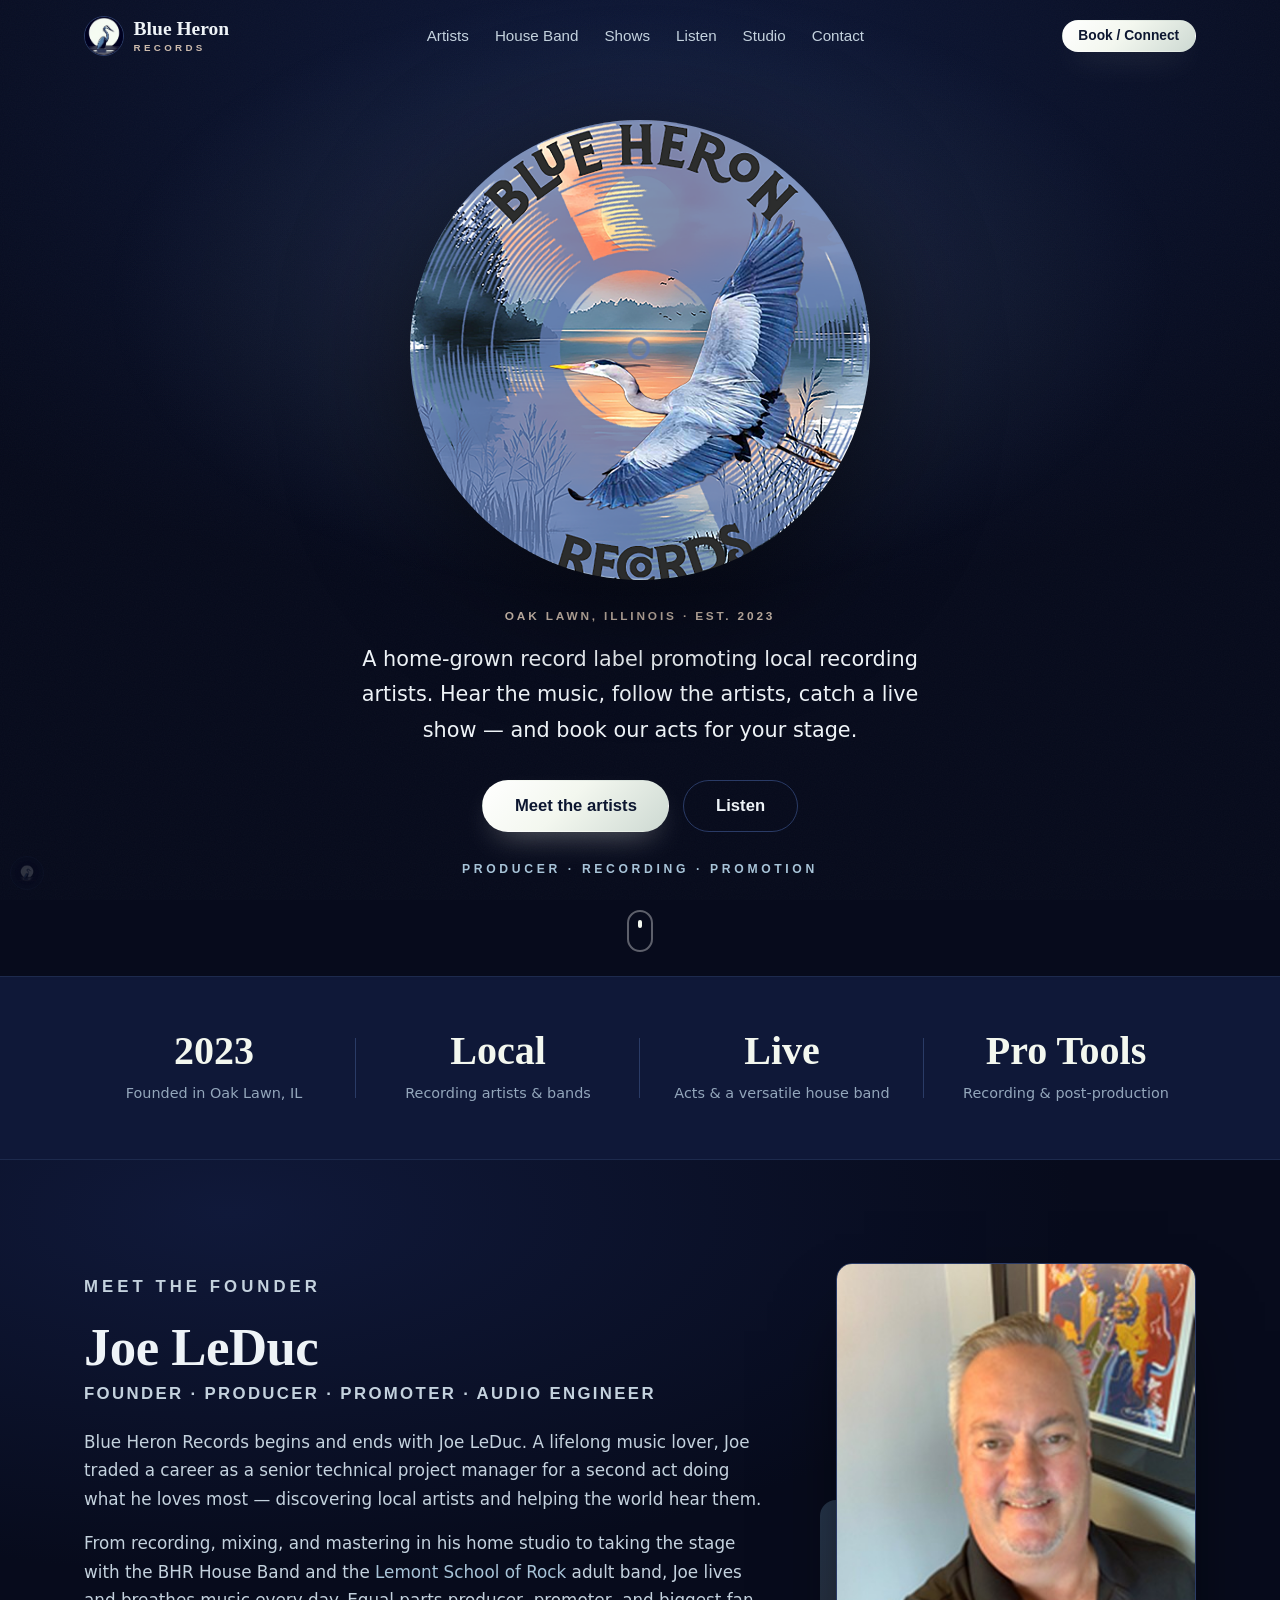
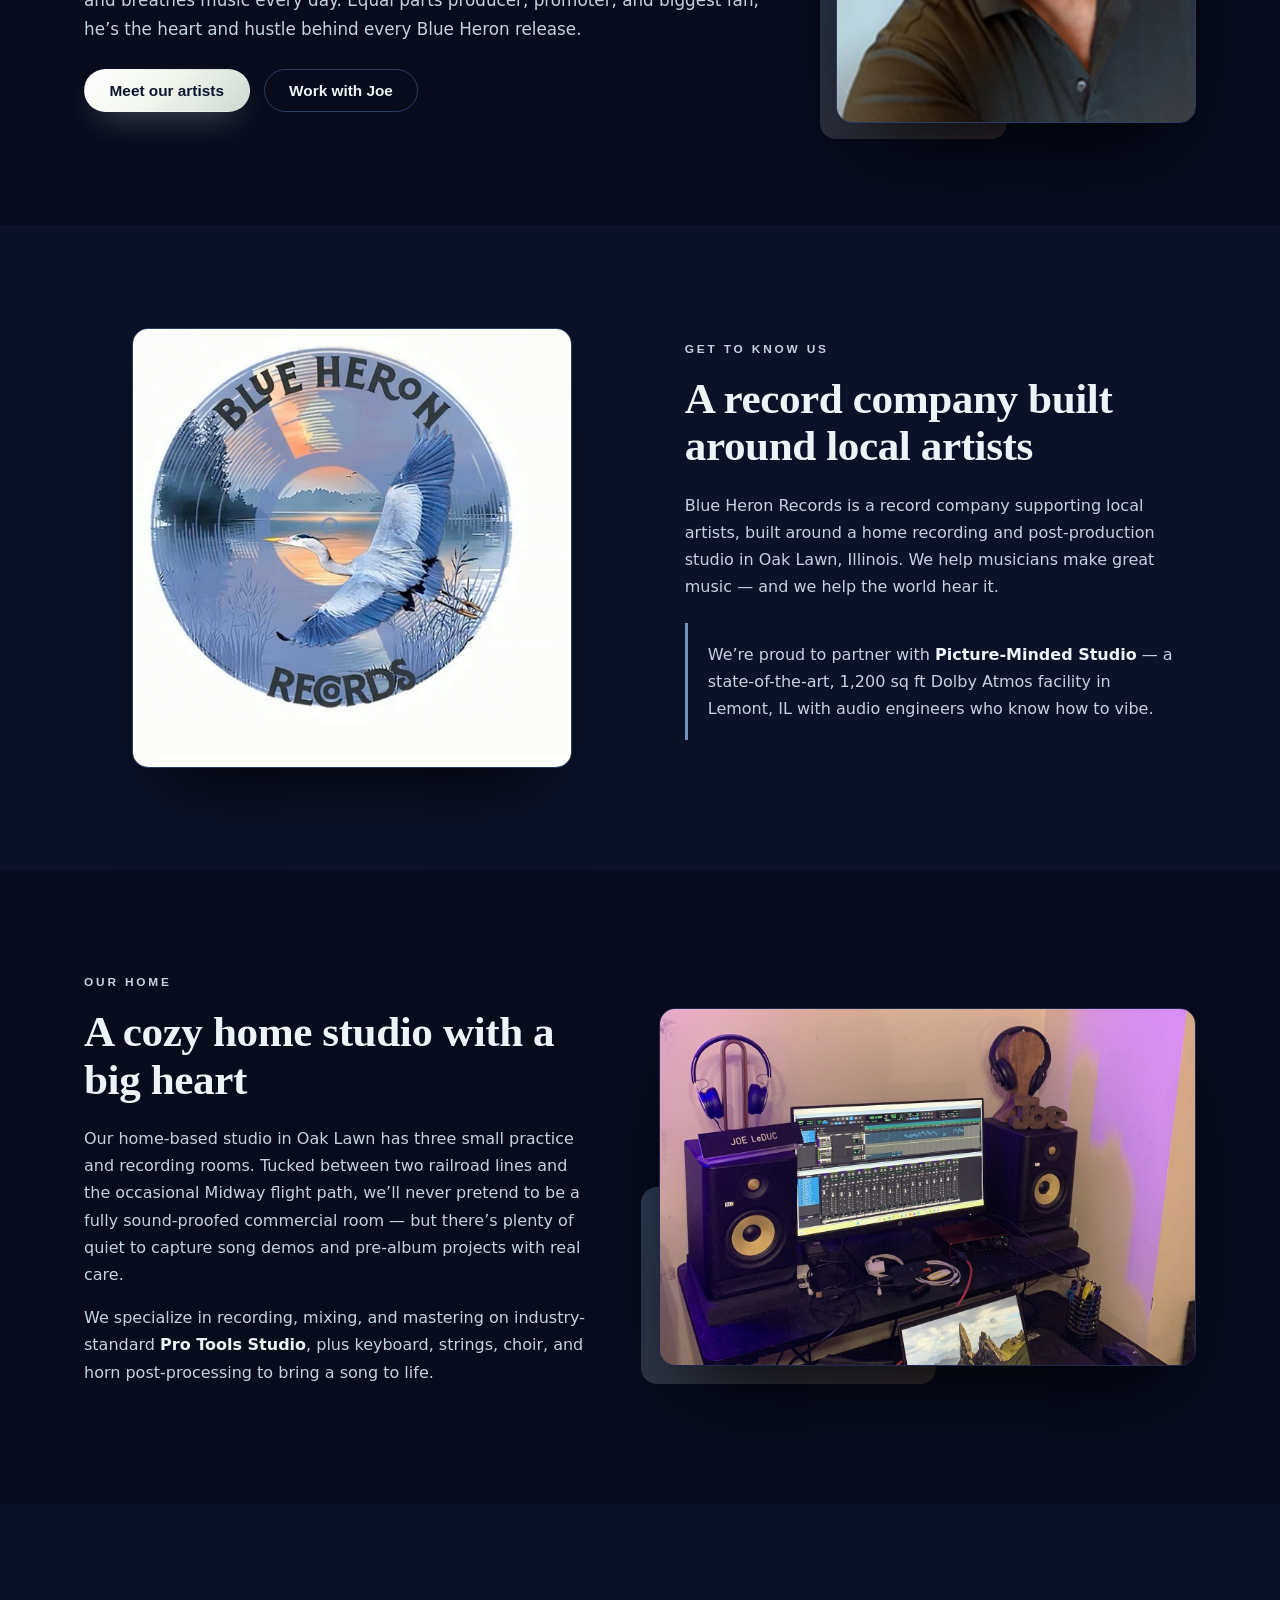
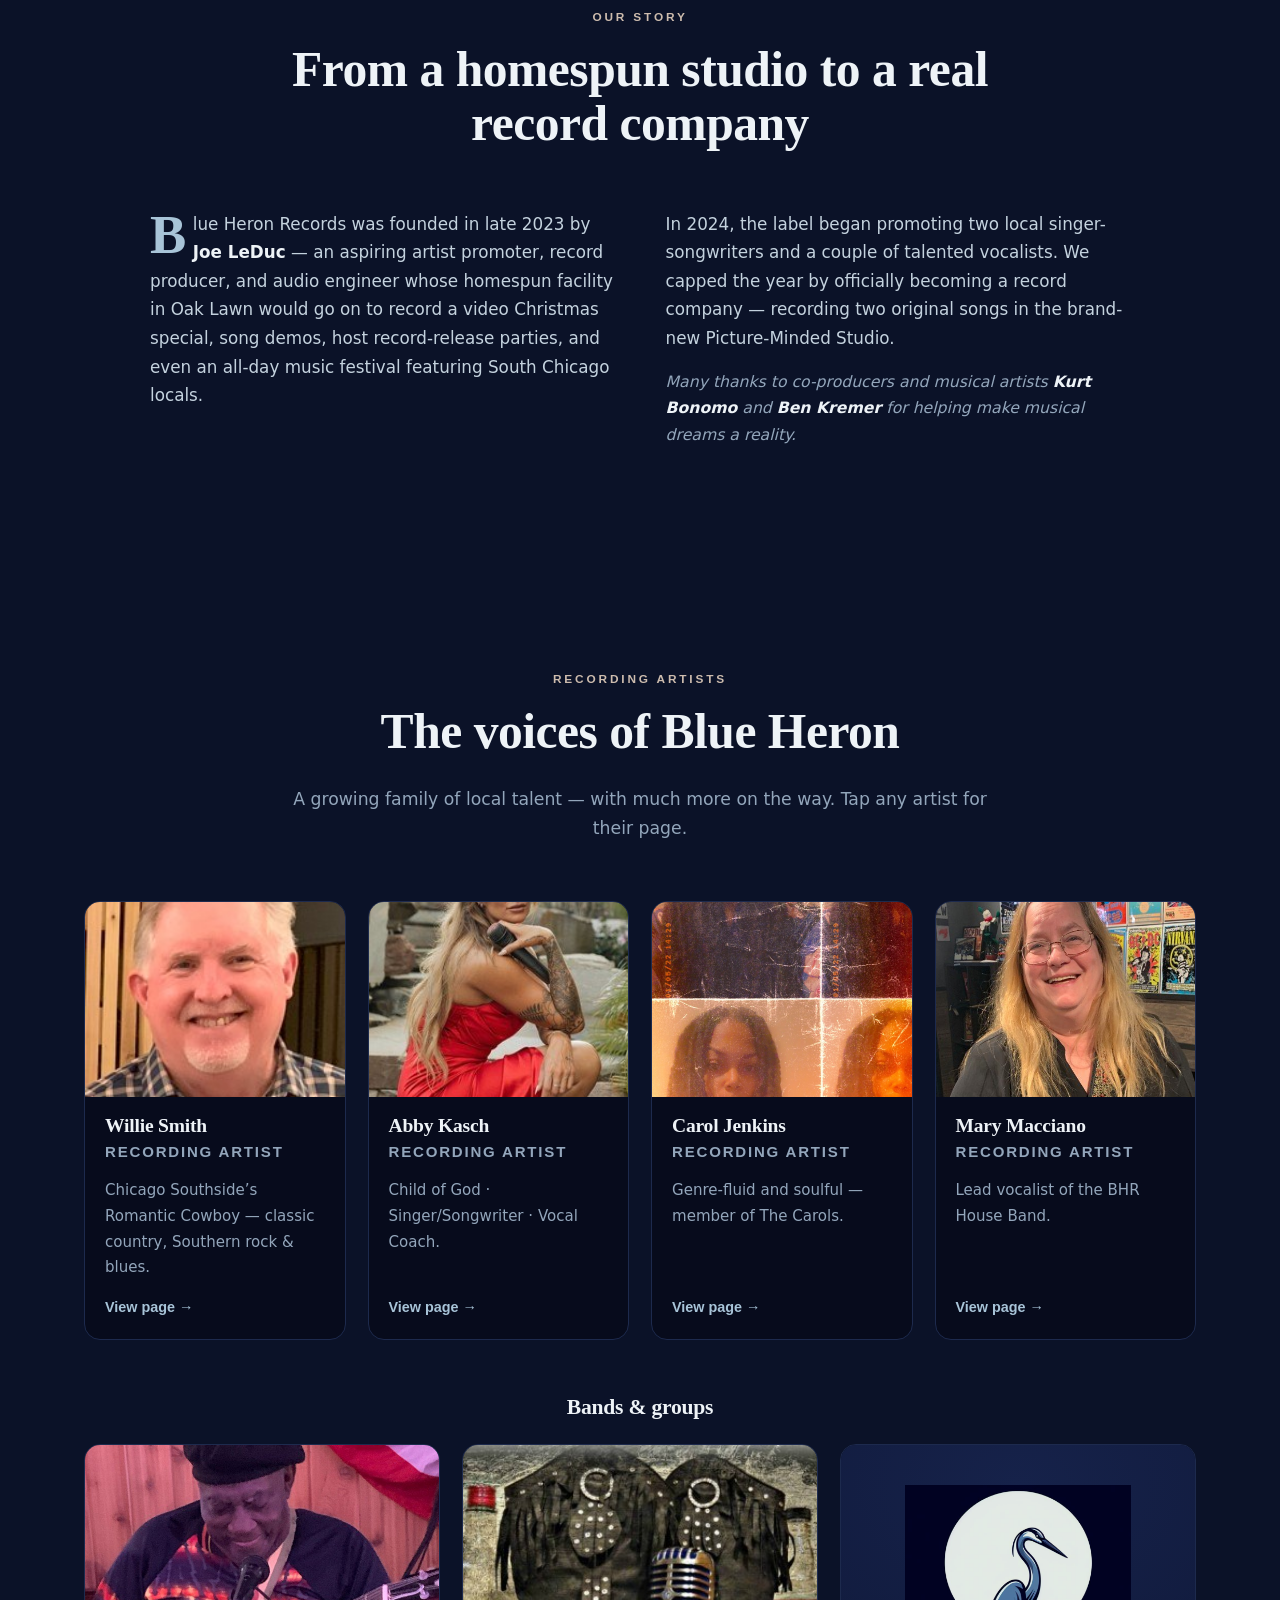
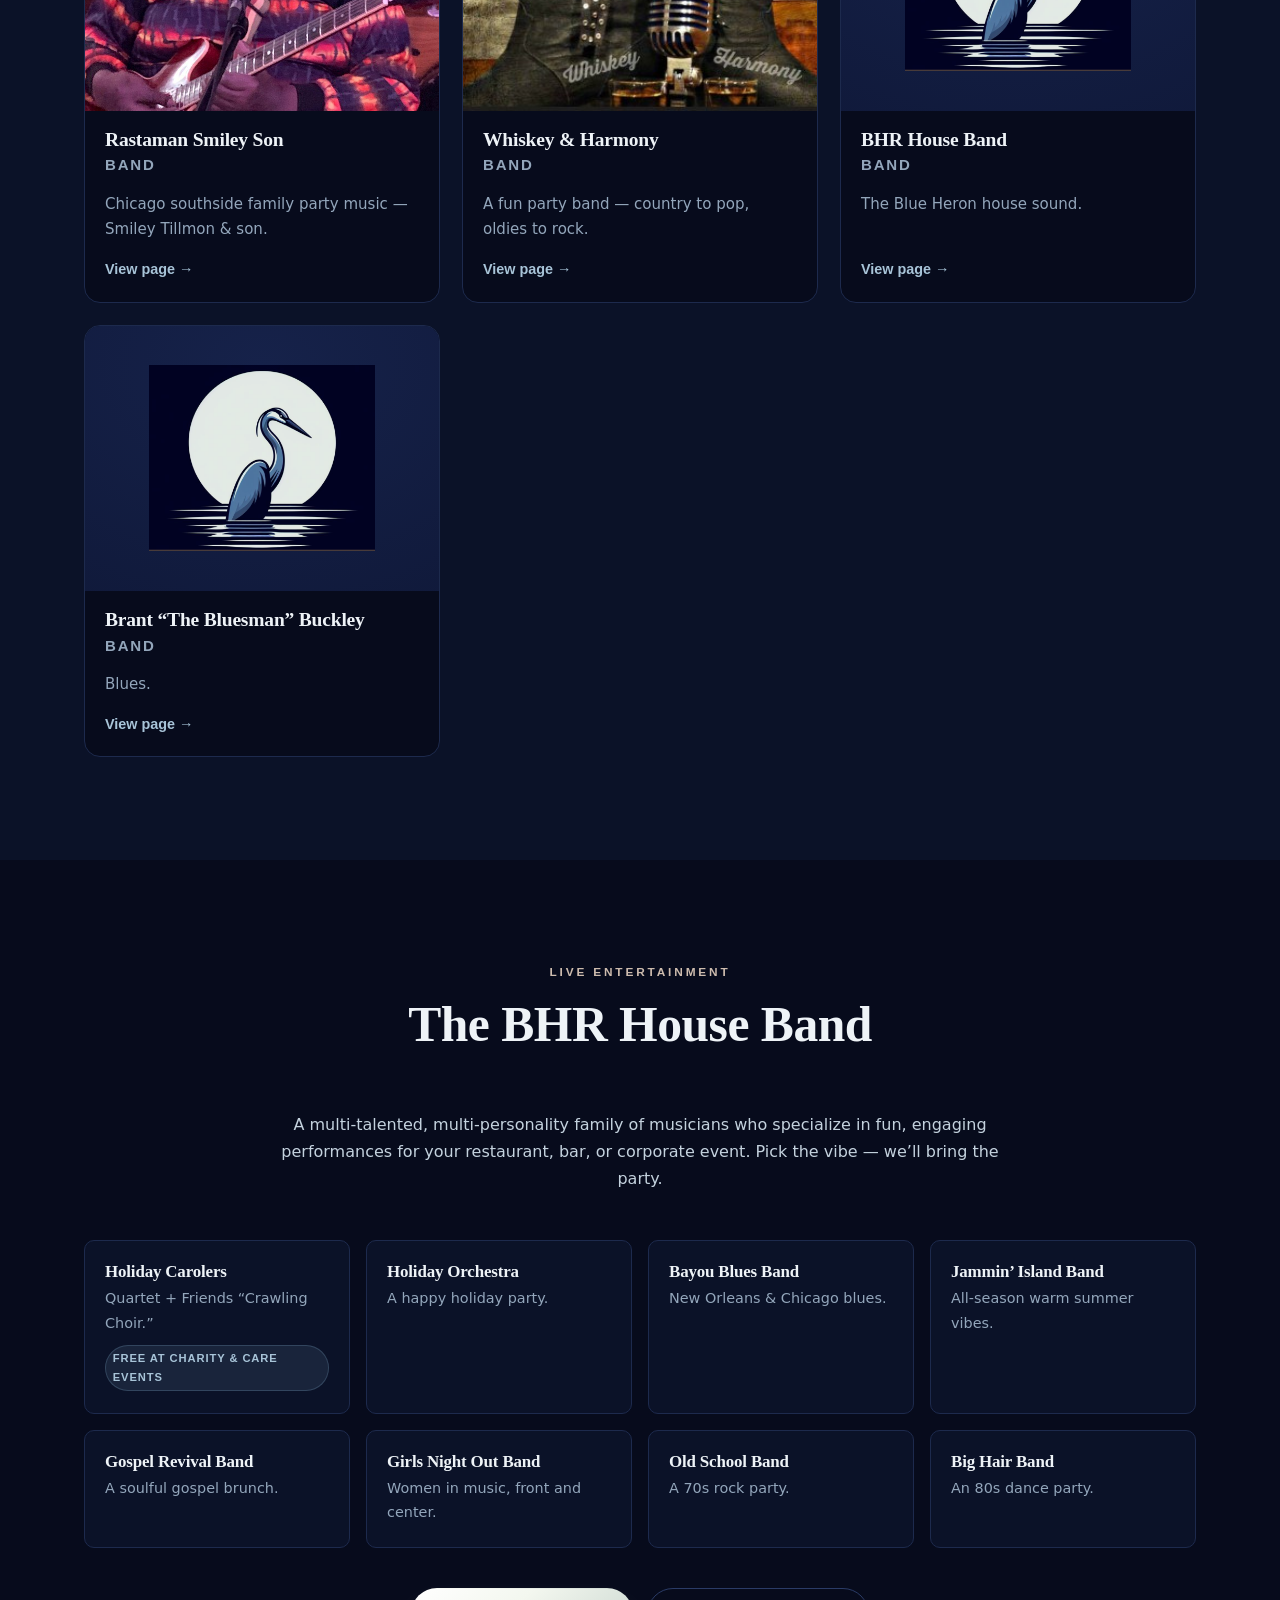
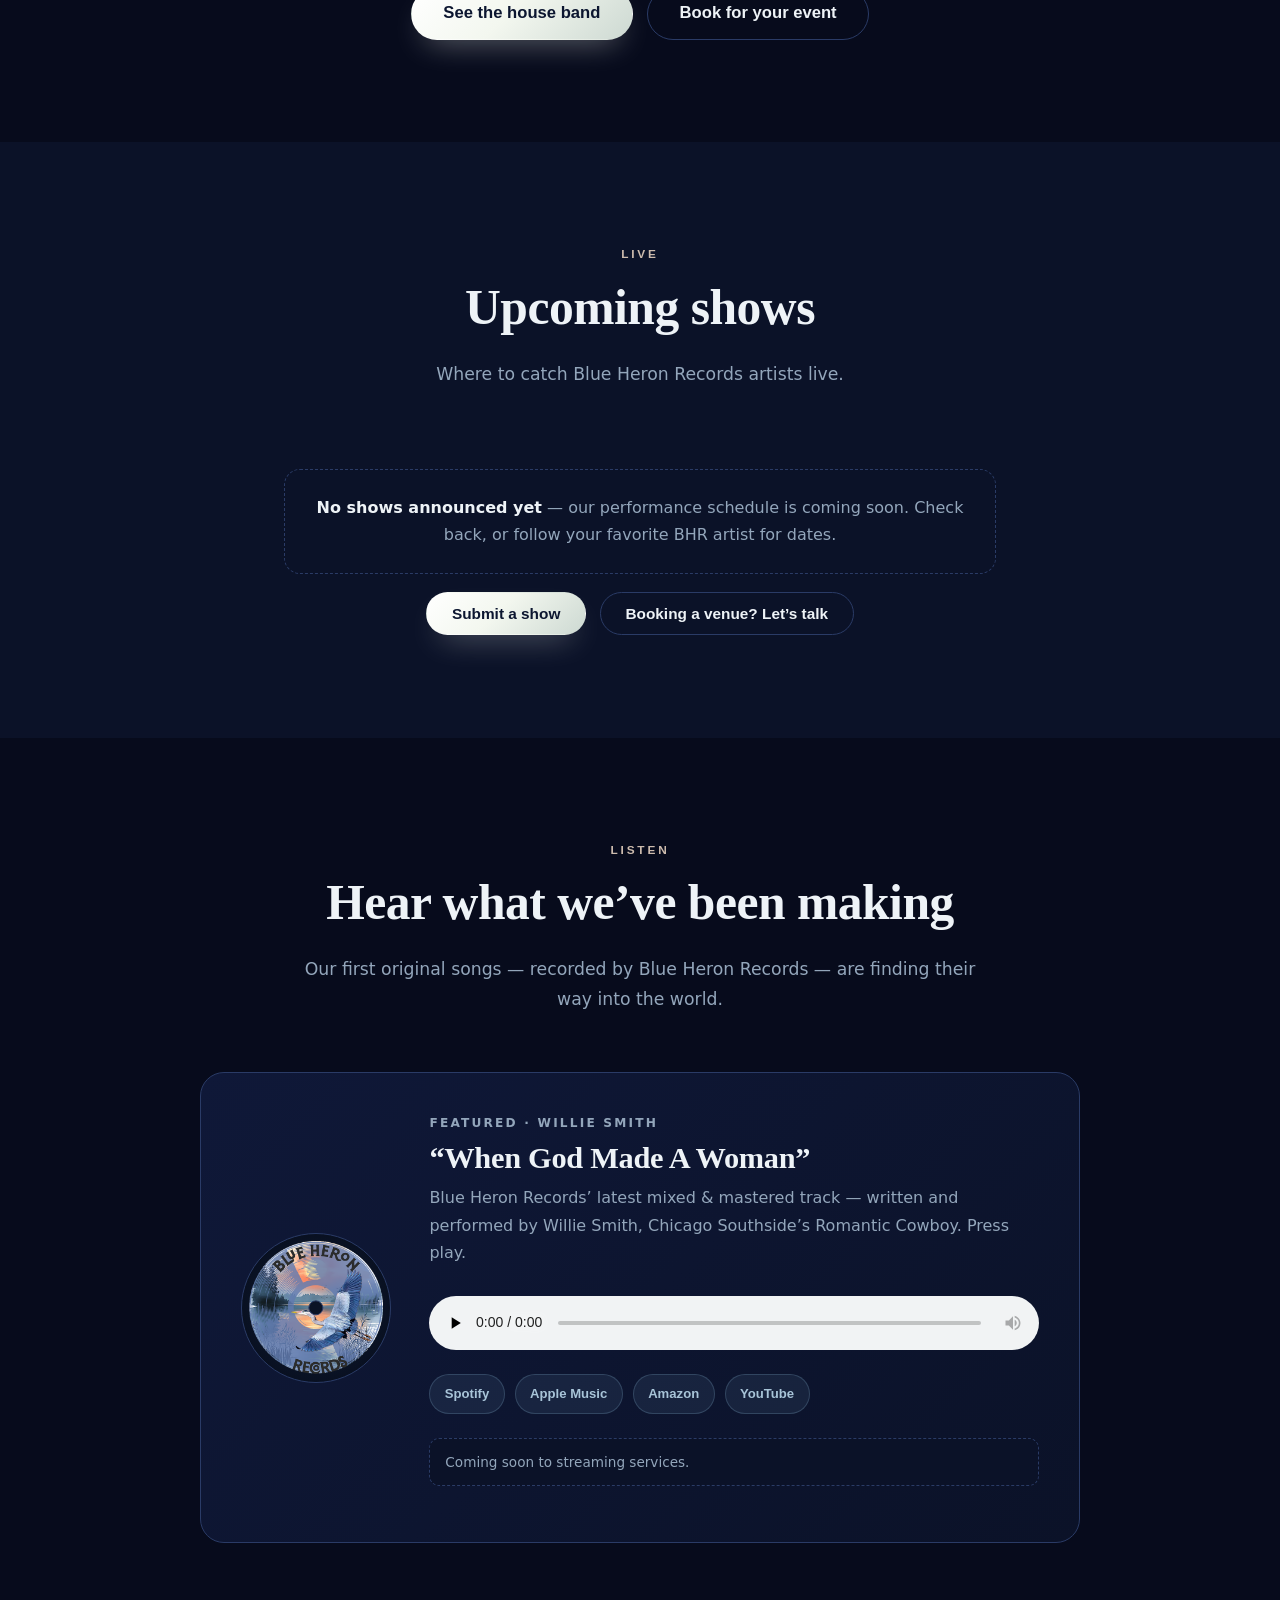
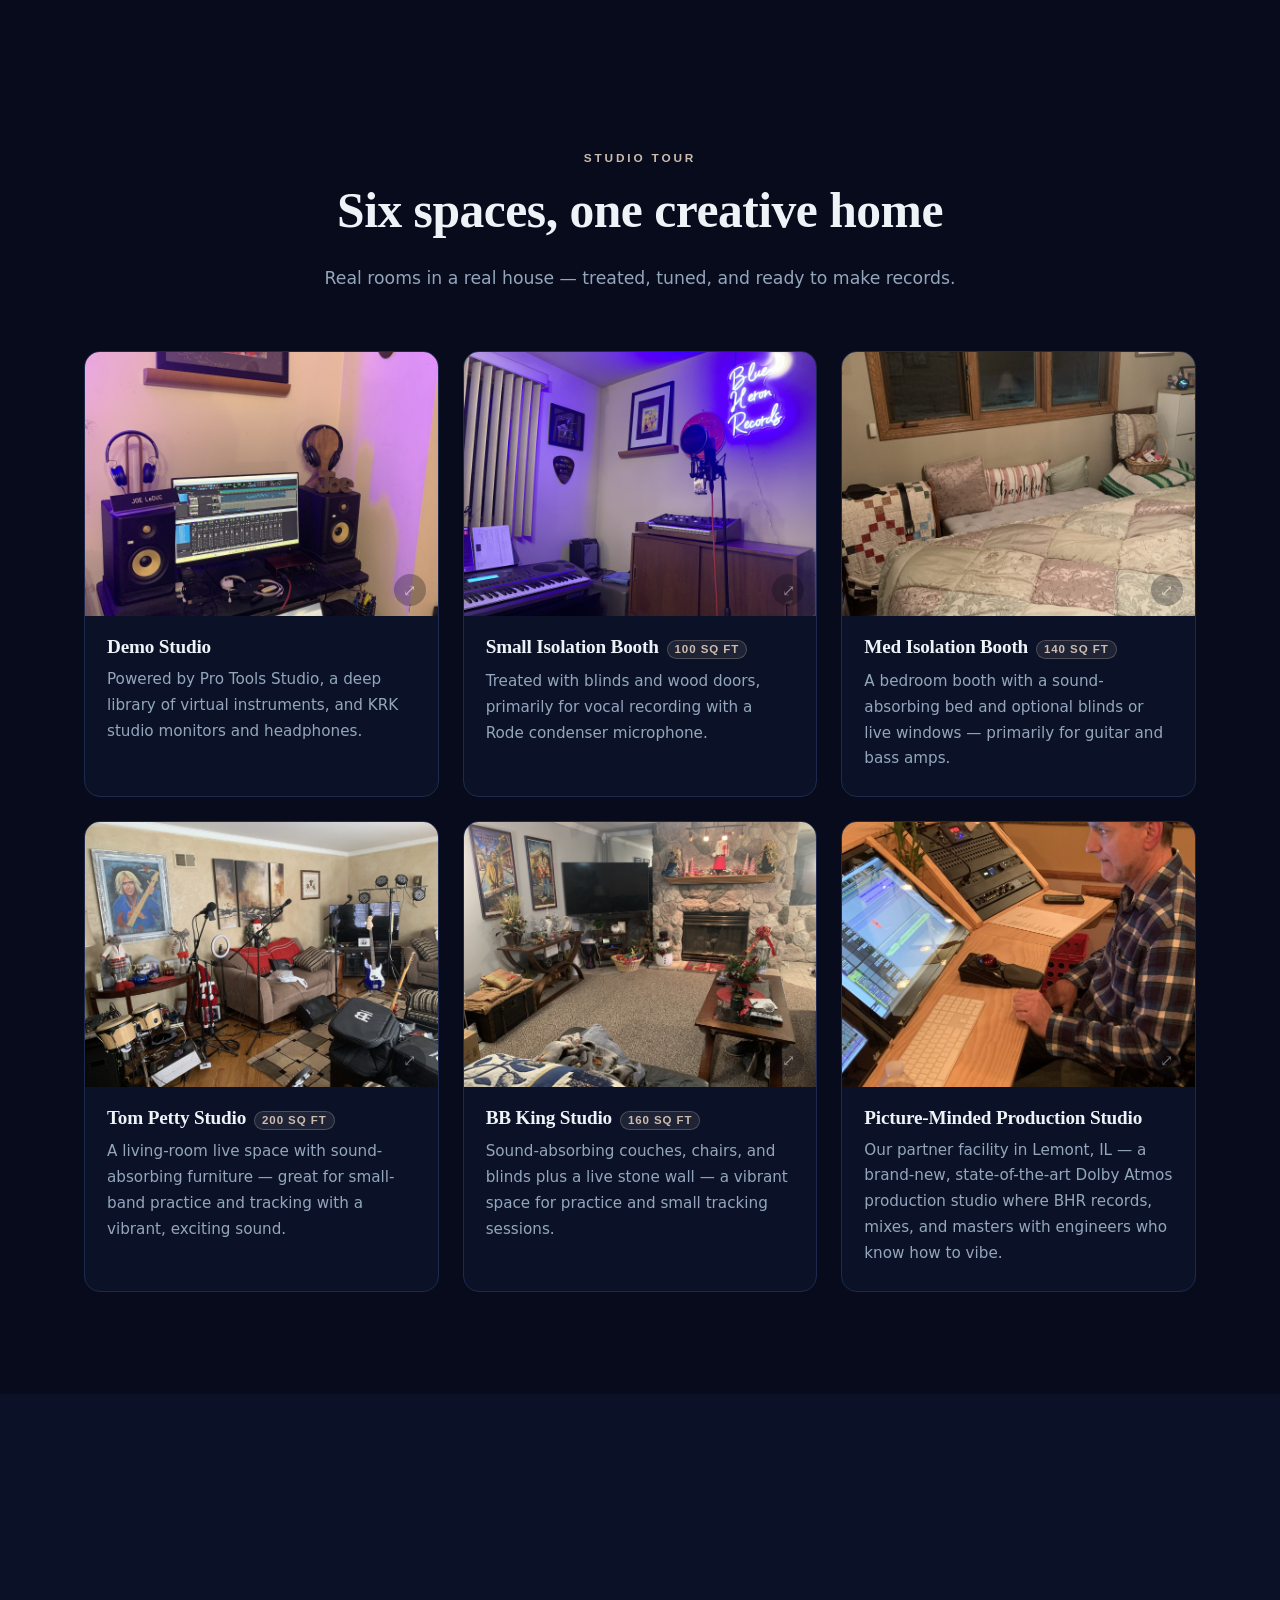
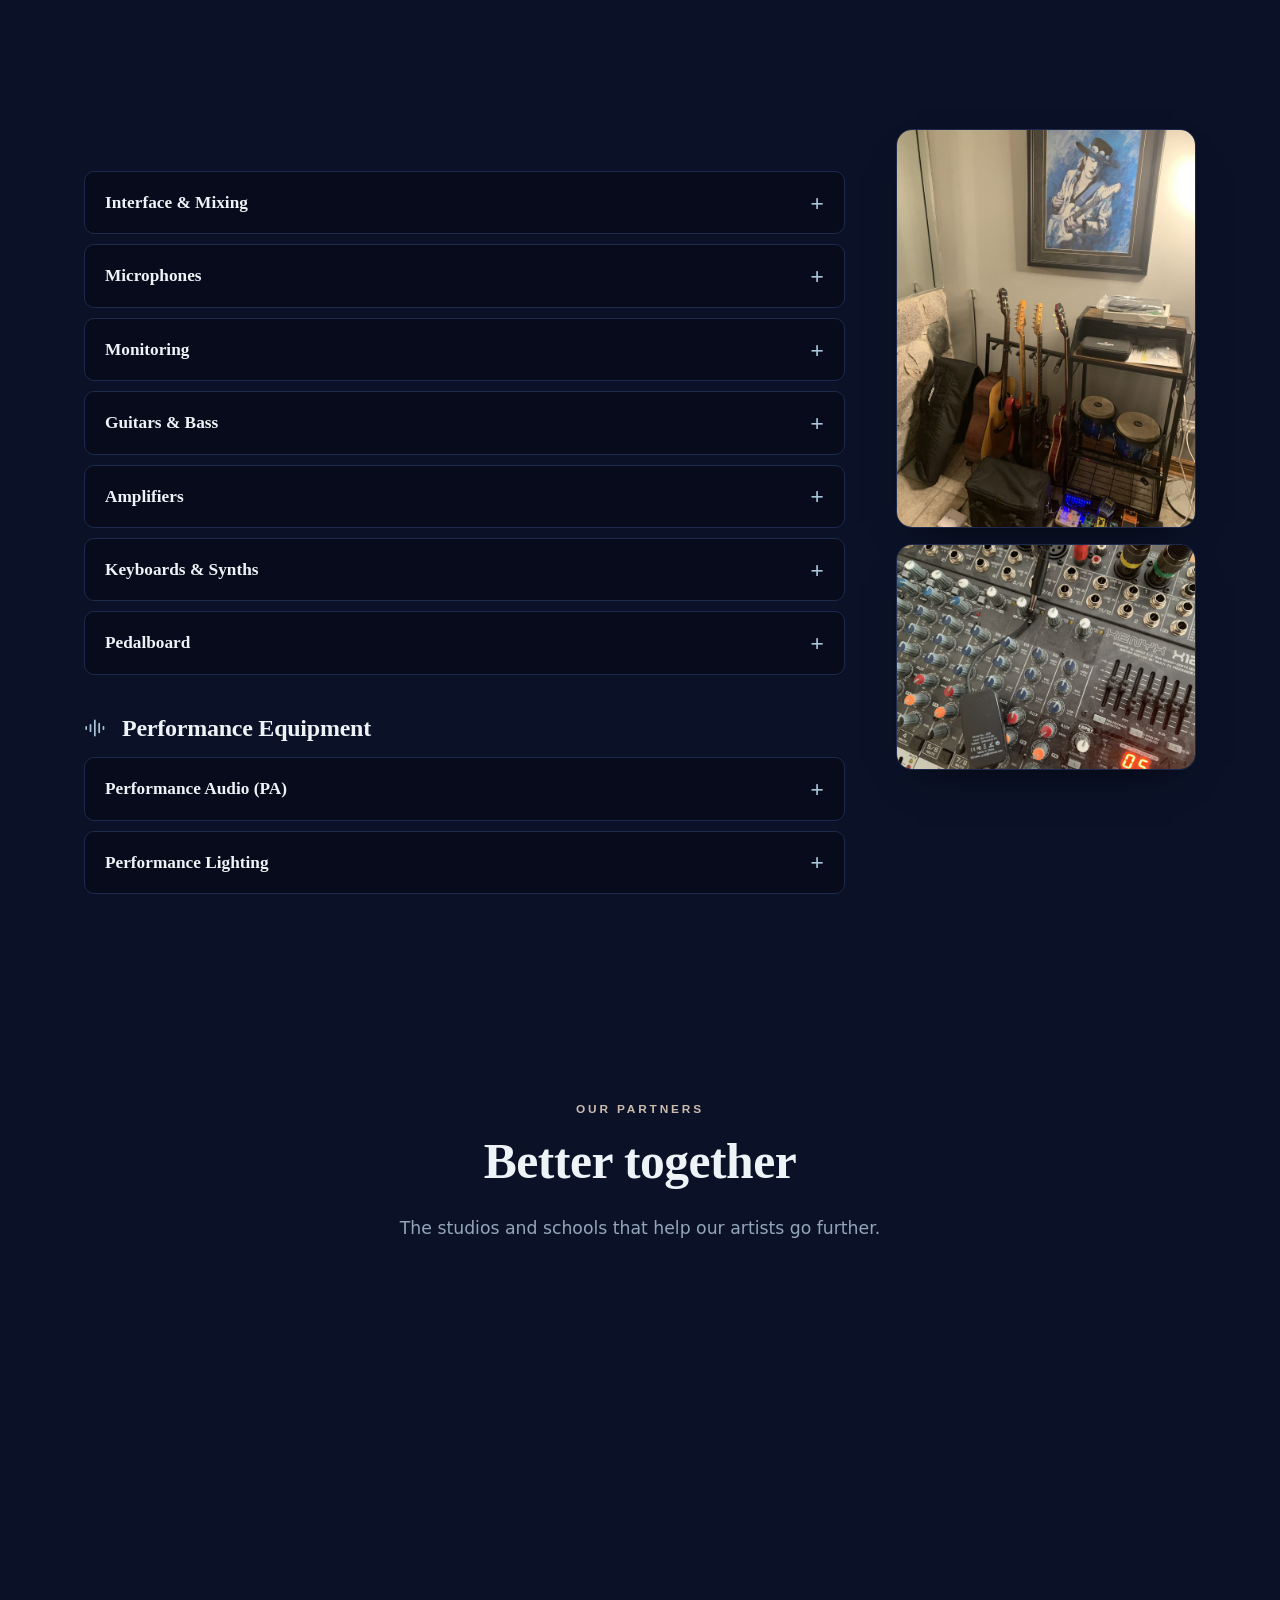
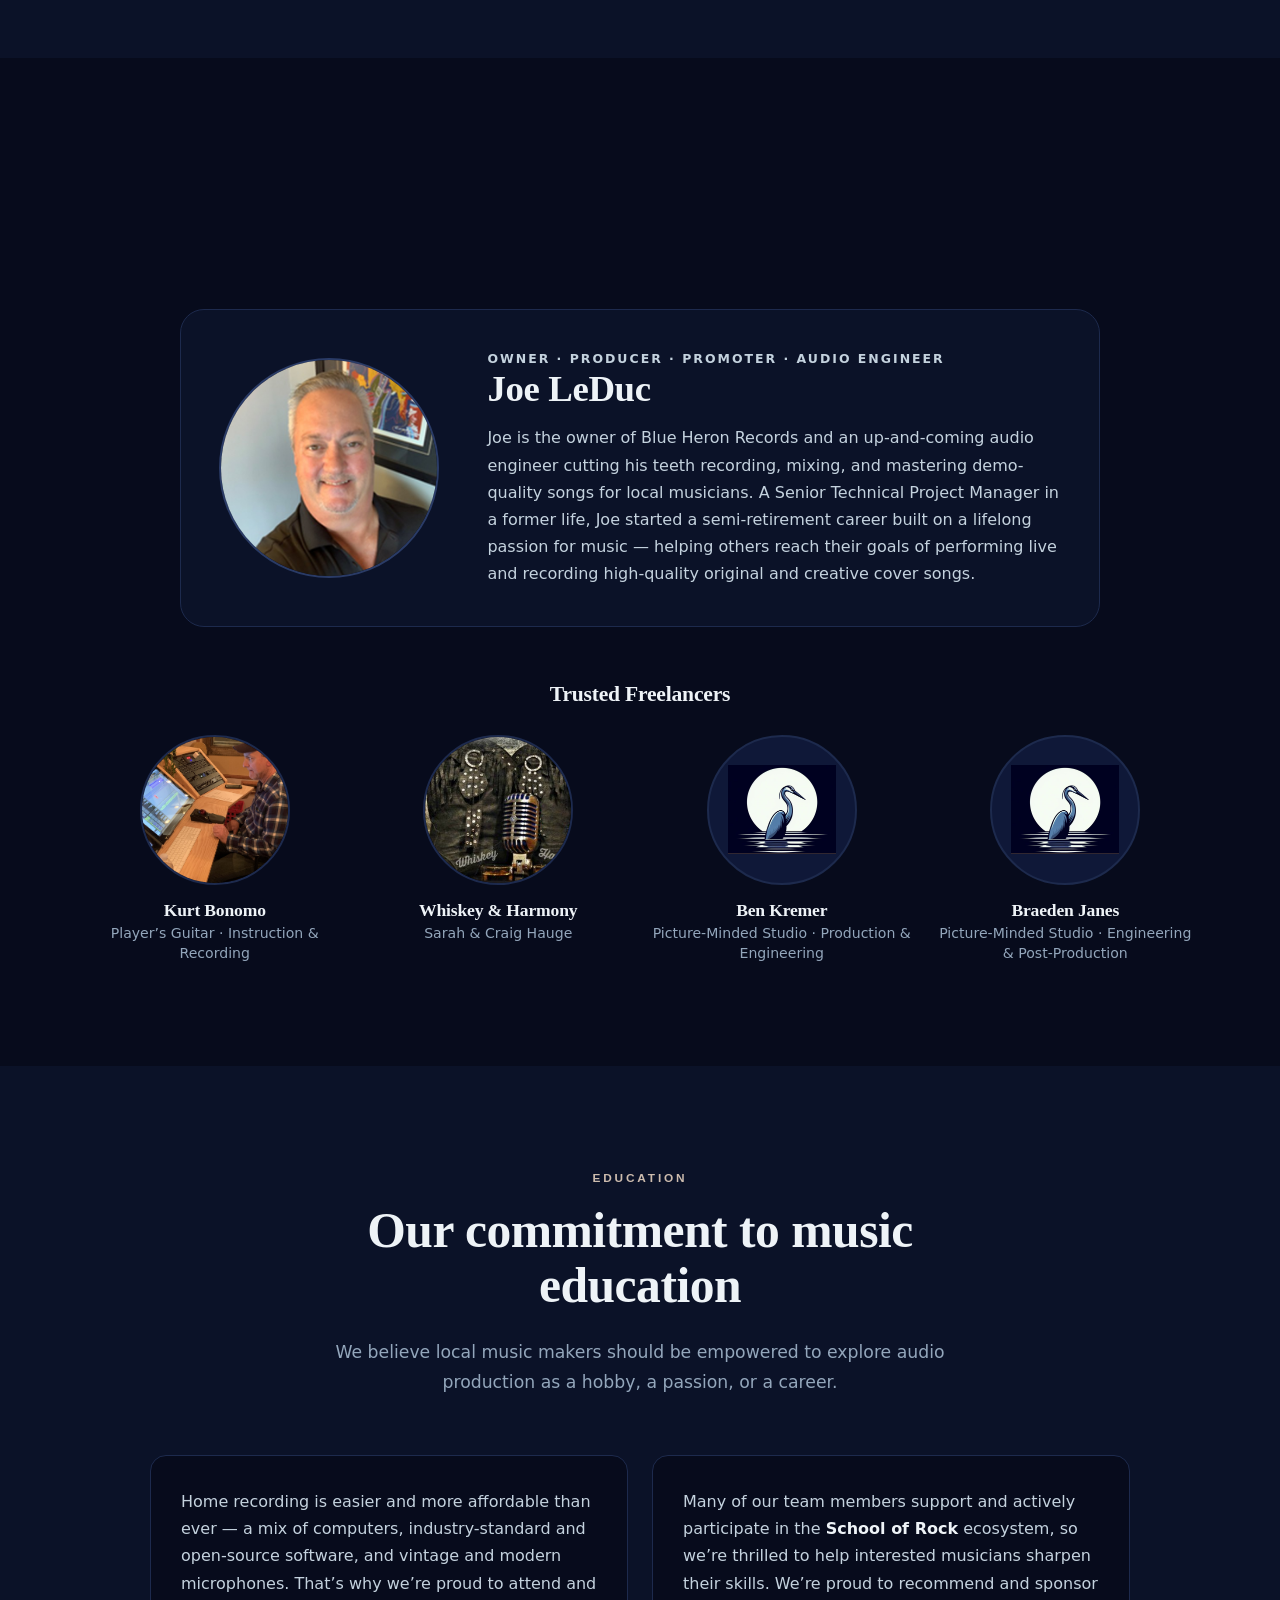
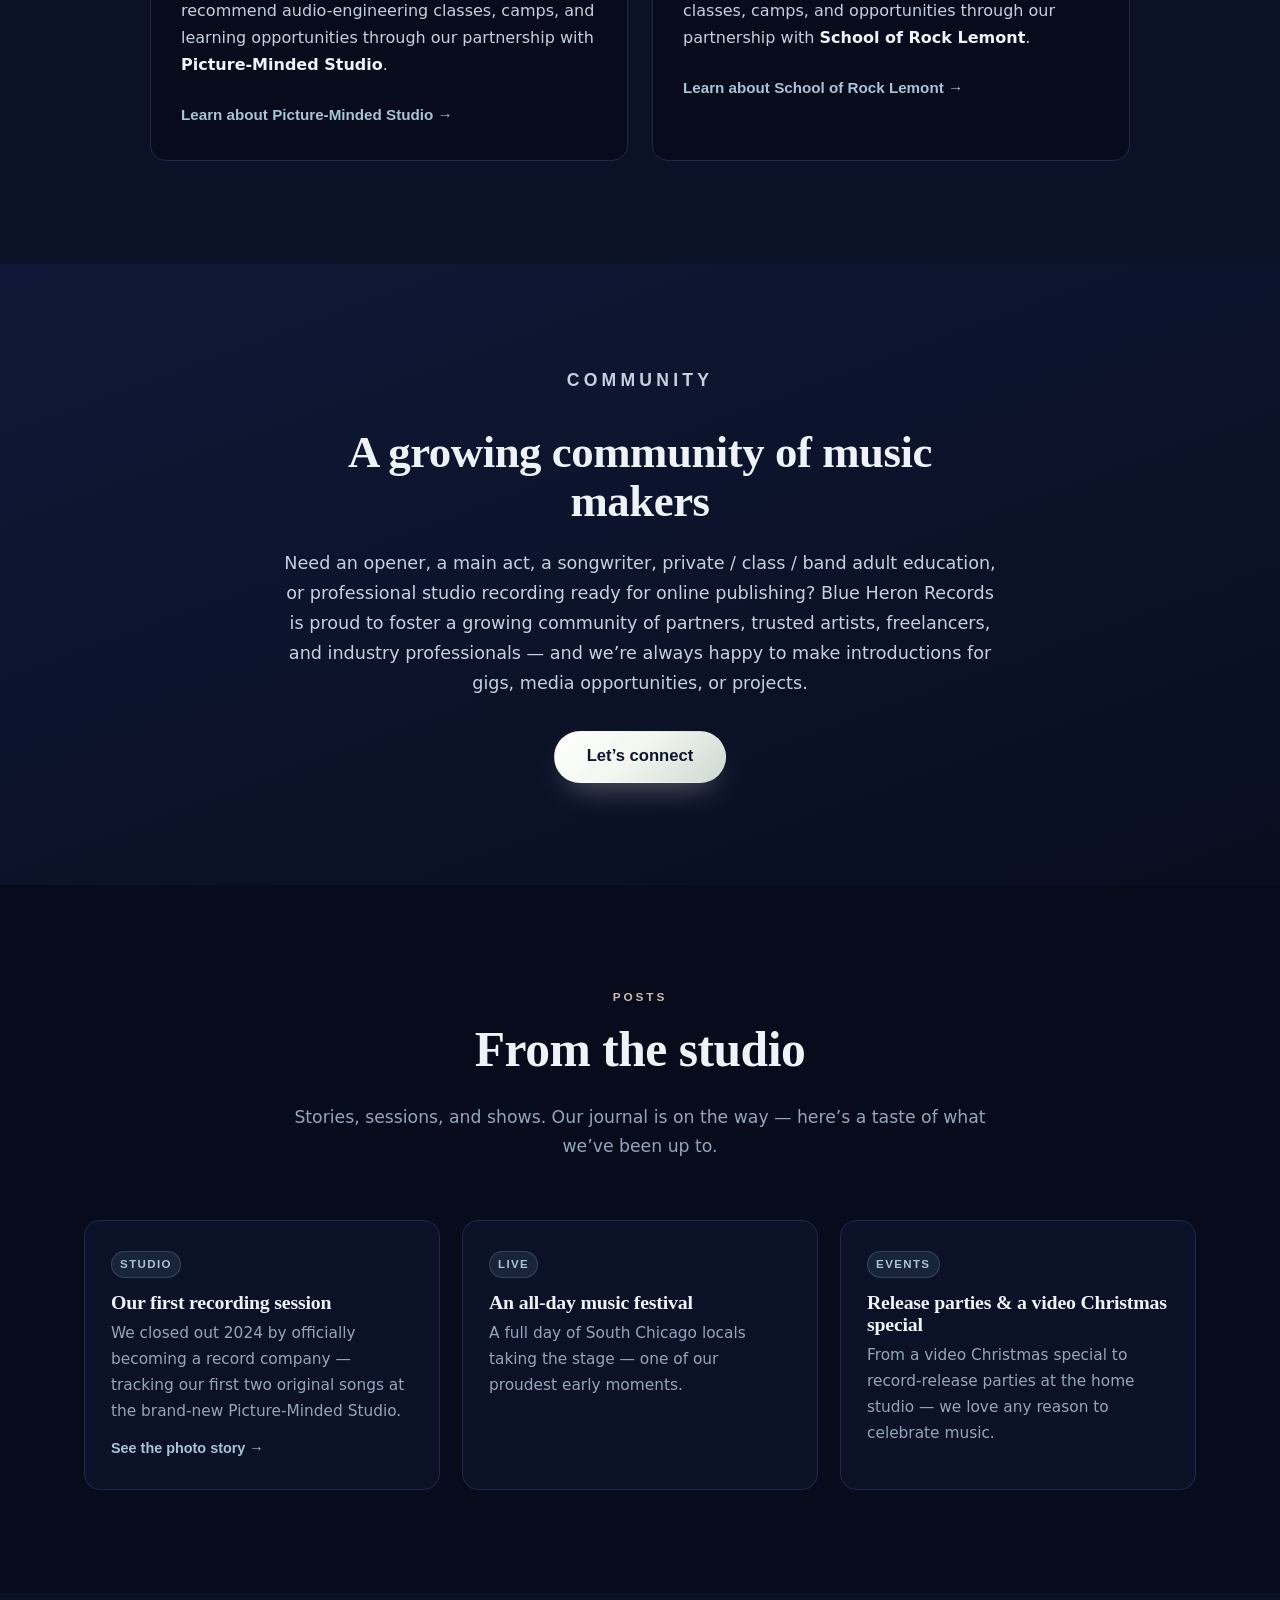
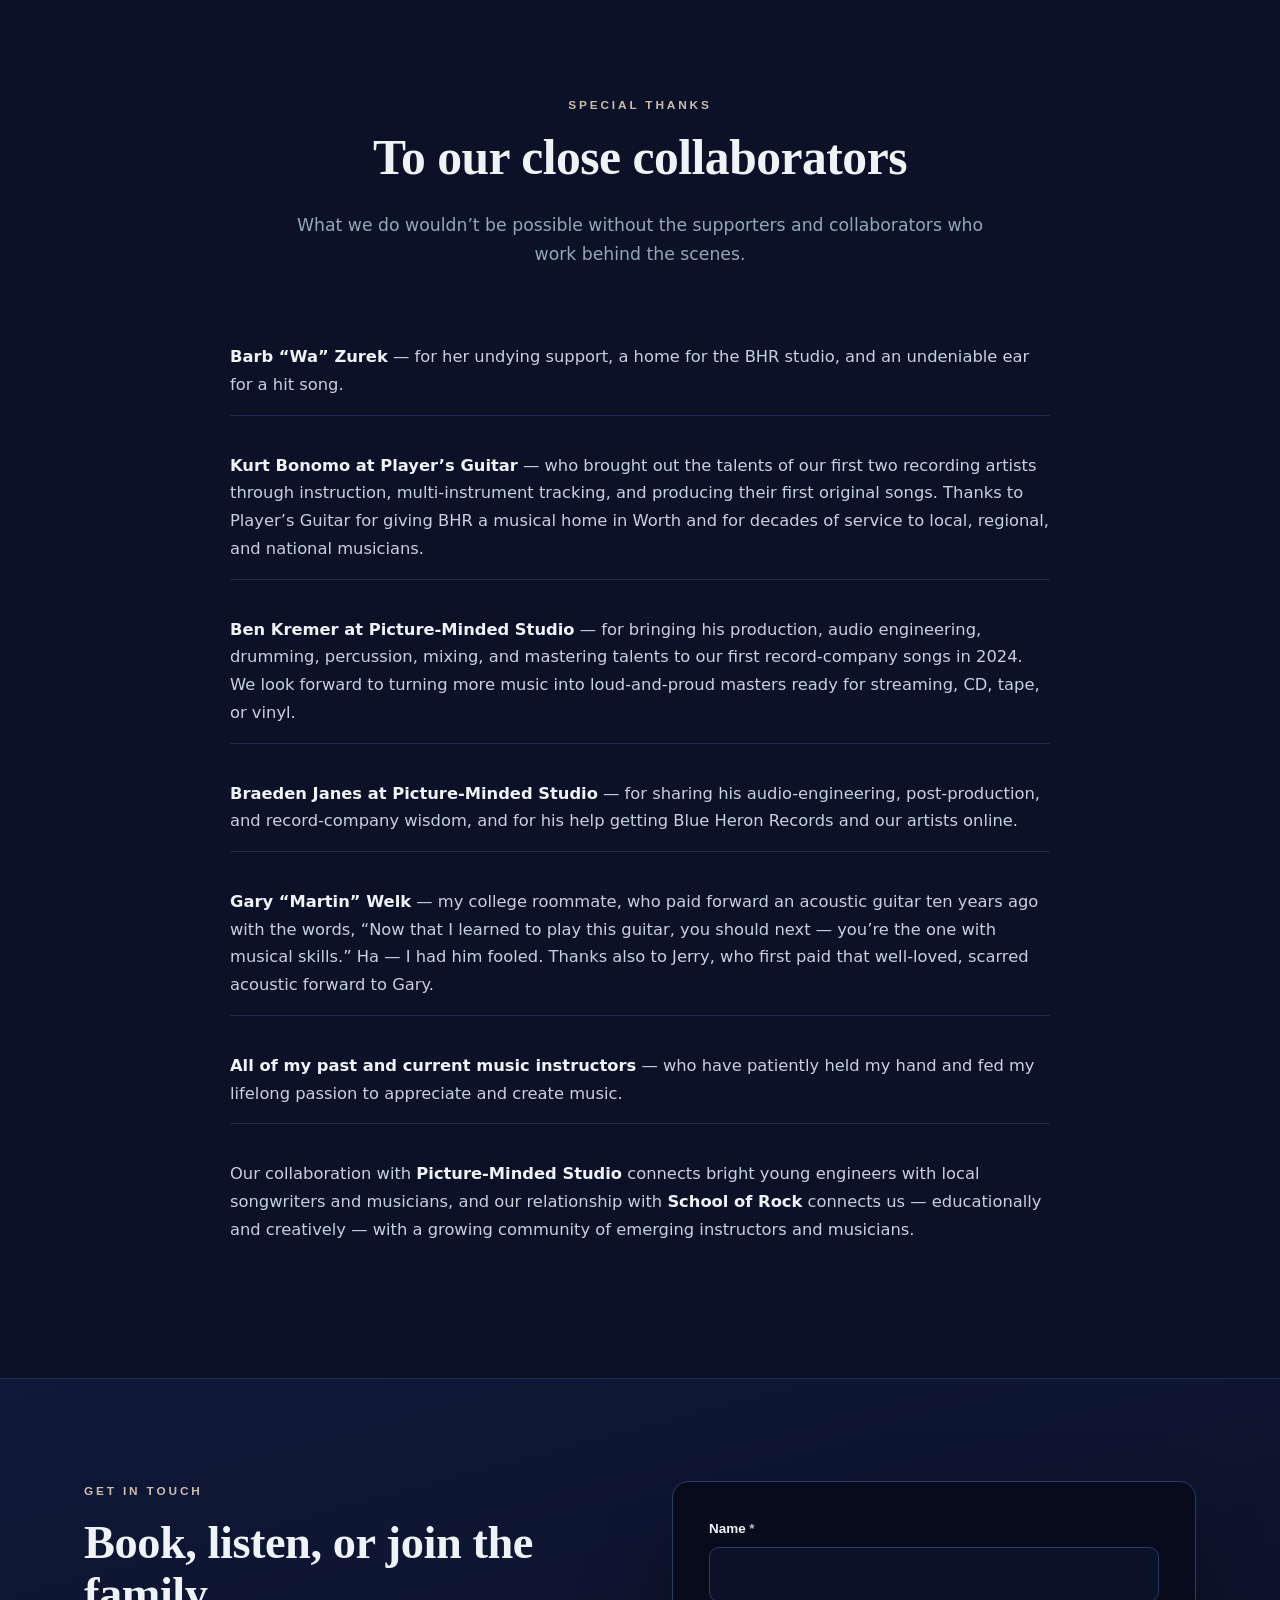
==== commit a99679e6: "Featured-song streaming links (admin Listen tab) + play logo videos under reduce-motion - New admin " ====
--- a/index.html
+++ b/index.html
@@ -35,7 +35,7 @@
   <link rel="preconnect" href="https://fonts.gstatic.com" crossorigin />
   <link href="https://fonts.googleapis.com/css2?family=Fraunces:opsz,wght@9..144,400;9..144,500;9..144,600;9..144,700;9..144,900&family=Inter:wght@400;500;600;700&display=swap" rel="stylesheet" />
 
-  <link rel="stylesheet" href="styles.css?v=20260625d" />
+  <link rel="stylesheet" href="styles.css?v=20260625e" />
   <noscript><style>.reveal{opacity:1!important;transform:none!important}</style></noscript>
 
   <script type="application/ld+json">
@@ -303,11 +303,12 @@
             <h3>&ldquo;When God Made A Woman&rdquo;</h3>
             <p>Blue Heron Records&rsquo; latest mixed &amp; mastered track &mdash; written and performed by Willie Smith, Chicago Southside&rsquo;s Romantic Cowboy. Press play.</p>
             <audio id="listenPlayer" class="listen-player" controls controlslist="nodownload noplaybackrate" preload="none" aria-label="When God Made A Woman — Willie Smith" src="https://ofolxqldojhifnqmmsws.supabase.co/storage/v1/object/public/music/willie-when-god-made-a-woman.m4a"></audio>
-            <div class="listen-links">
-              <a class="chip" href="#listen" aria-label="Spotify — coming soon">Spotify</a>
-              <a class="chip" href="#listen" aria-label="Apple Music — coming soon">Apple Music</a>
-              <a class="chip" href="#listen" aria-label="Amazon Music — coming soon">Amazon</a>
-              <a class="chip" href="#listen" aria-label="YouTube — coming soon">YouTube</a>
+            <div class="listen-links" id="listenLinks">
+              <a class="chip" id="lk-spotify" target="_blank" rel="noopener" hidden>Spotify</a>
+              <a class="chip" id="lk-apple" target="_blank" rel="noopener" hidden>Apple Music</a>
+              <a class="chip" id="lk-amazon" target="_blank" rel="noopener" hidden>Amazon</a>
+              <a class="chip" id="lk-youtube" target="_blank" rel="noopener" hidden>YouTube</a>
+              <span class="listen-soon muted" id="listenSoon">Coming soon to streaming services.</span>
             </div>
           </div>
         </div>
@@ -722,6 +723,6 @@
     <button class="lb-nav lb-next" id="lbNext" aria-label="Next photo">&#8250;</button>
   </div>
 
-  <script src="app.js?v=20260624h"></script>
+  <script src="app.js?v=20260625a"></script>
 </body>
 </html>
--- a/styles.css
+++ b/styles.css
@@ -316,6 +316,7 @@
 .listen-soon { display: flex; align-items: center; gap: .5em; width: 100%; margin: 14px 0 16px; padding: .85em 1.1em; border: 1px dashed var(--line-2); border-radius: var(--radius-sm); background: var(--bg-2); color: var(--muted); font-size: .92rem; }
 .listen-soon span { color: var(--heron-light); font-size: 1.1em; }
 .listen-links { display: flex; flex-wrap: wrap; gap: 10px; }
+.listen-soon { font-size: .85rem; color: var(--muted); align-self: center; }
 .chip { display: inline-flex; align-items: center; justify-content: center; gap: .4em; min-height: 40px; font-family: "Inter", sans-serif; font-size: .82rem; font-weight: 600; color: var(--heron-light); background: rgba(111,147,176,.12); border: 1px solid rgba(111,147,176,.3); padding: .5em 1.1em; border-radius: 999px; }
 .chip:hover { background: rgba(111,147,176,.2); color: var(--moon); }
 
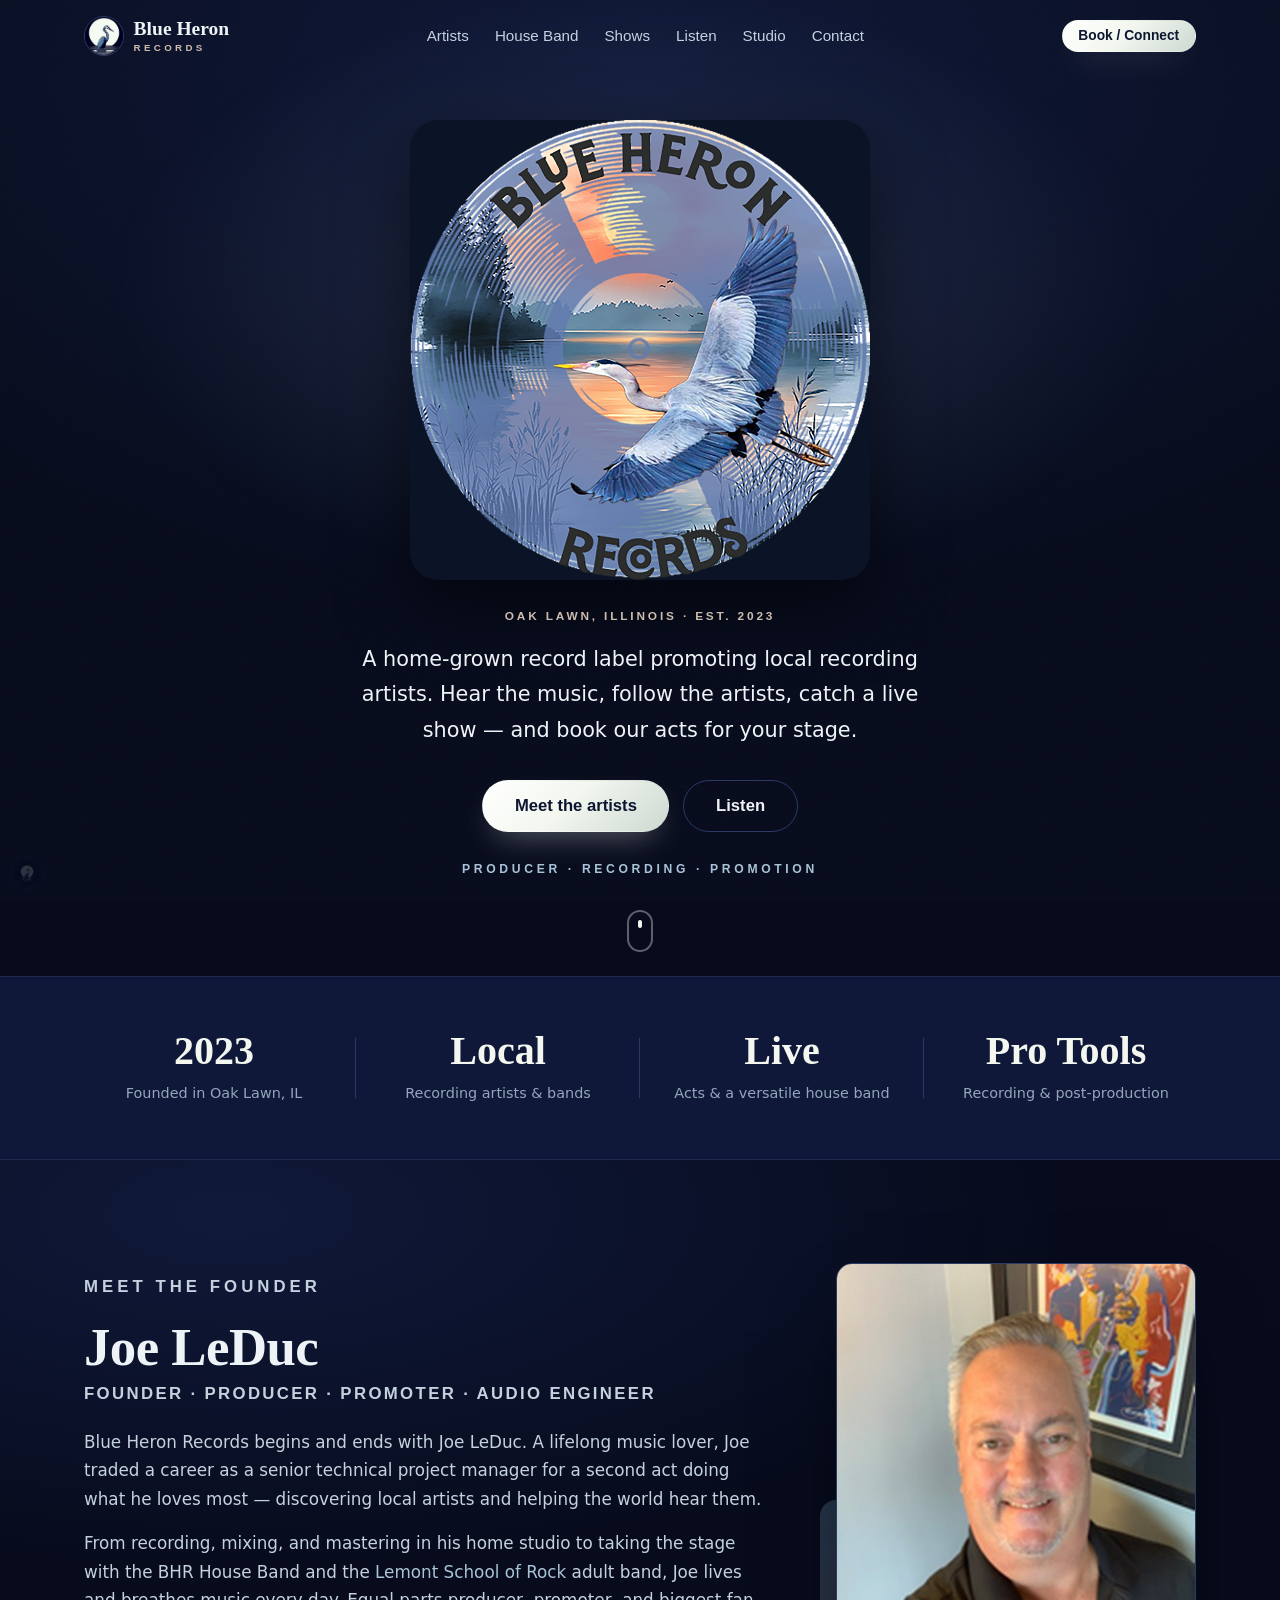
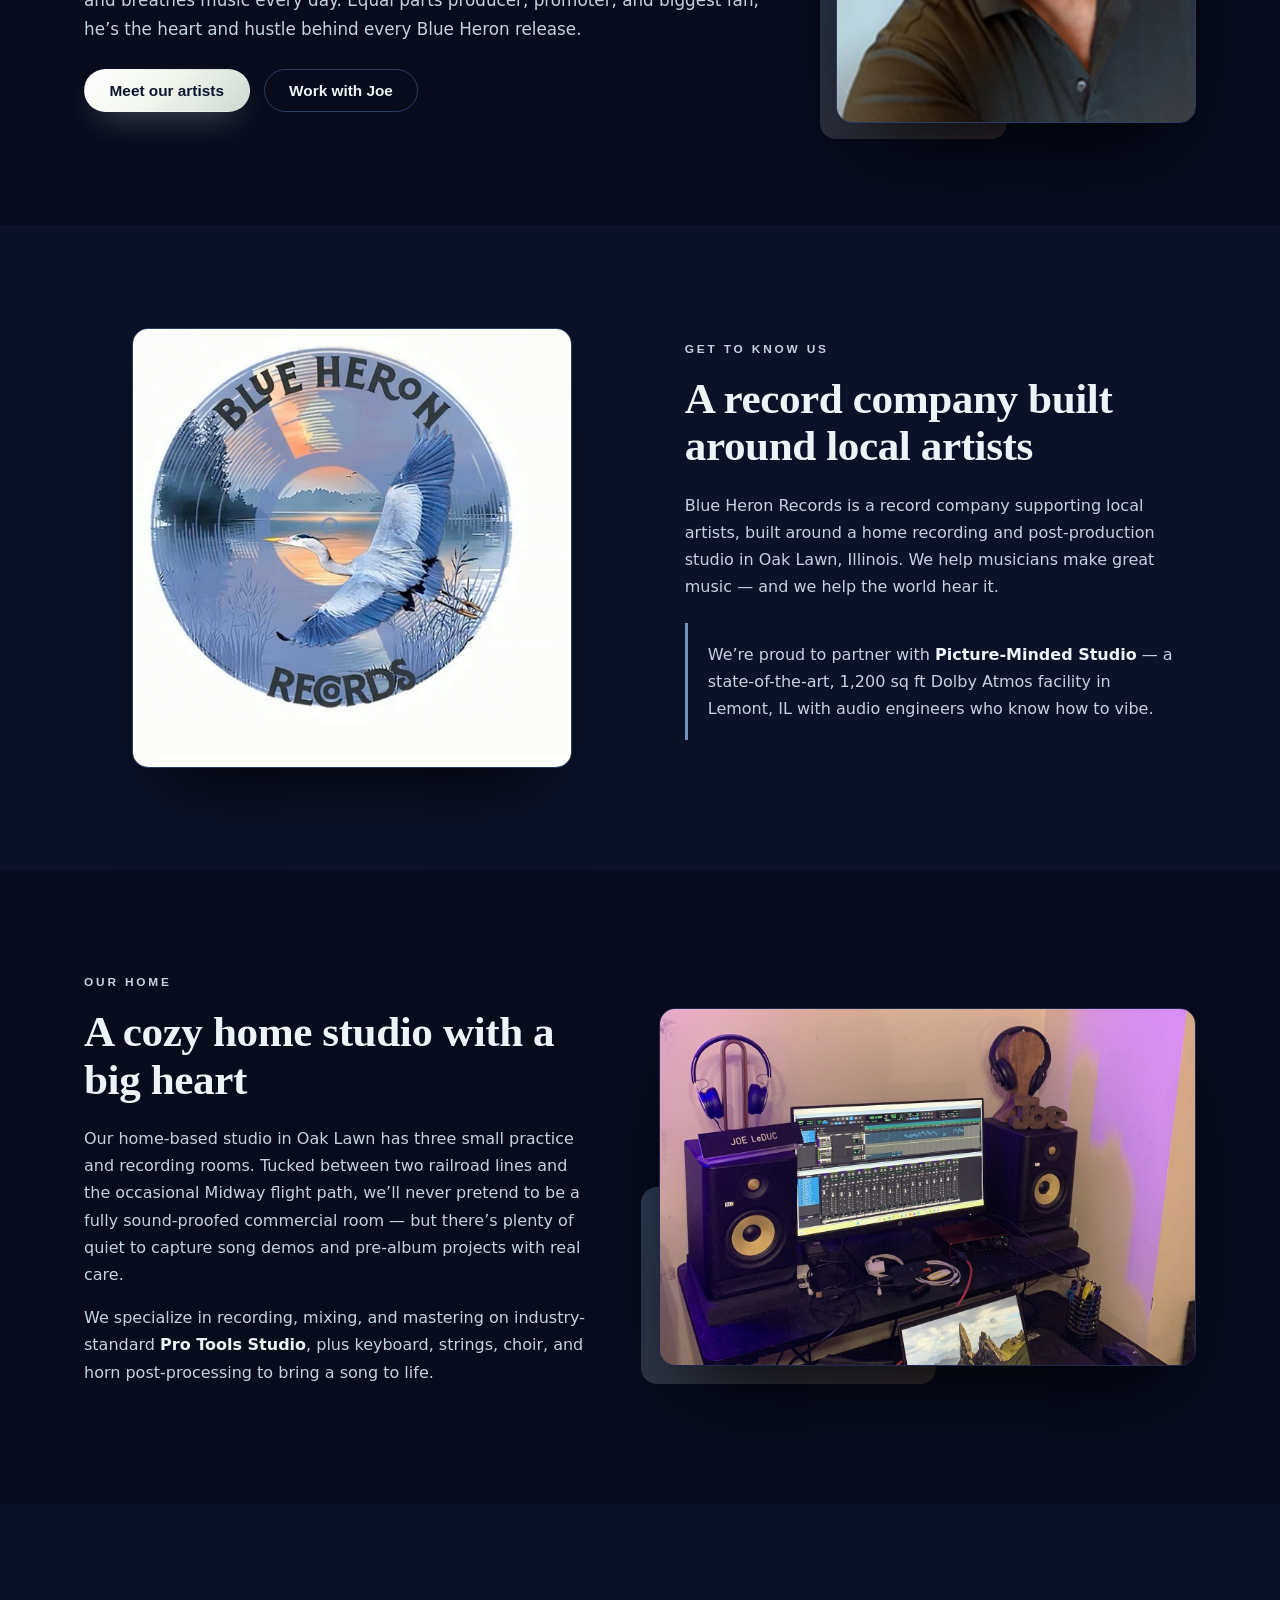
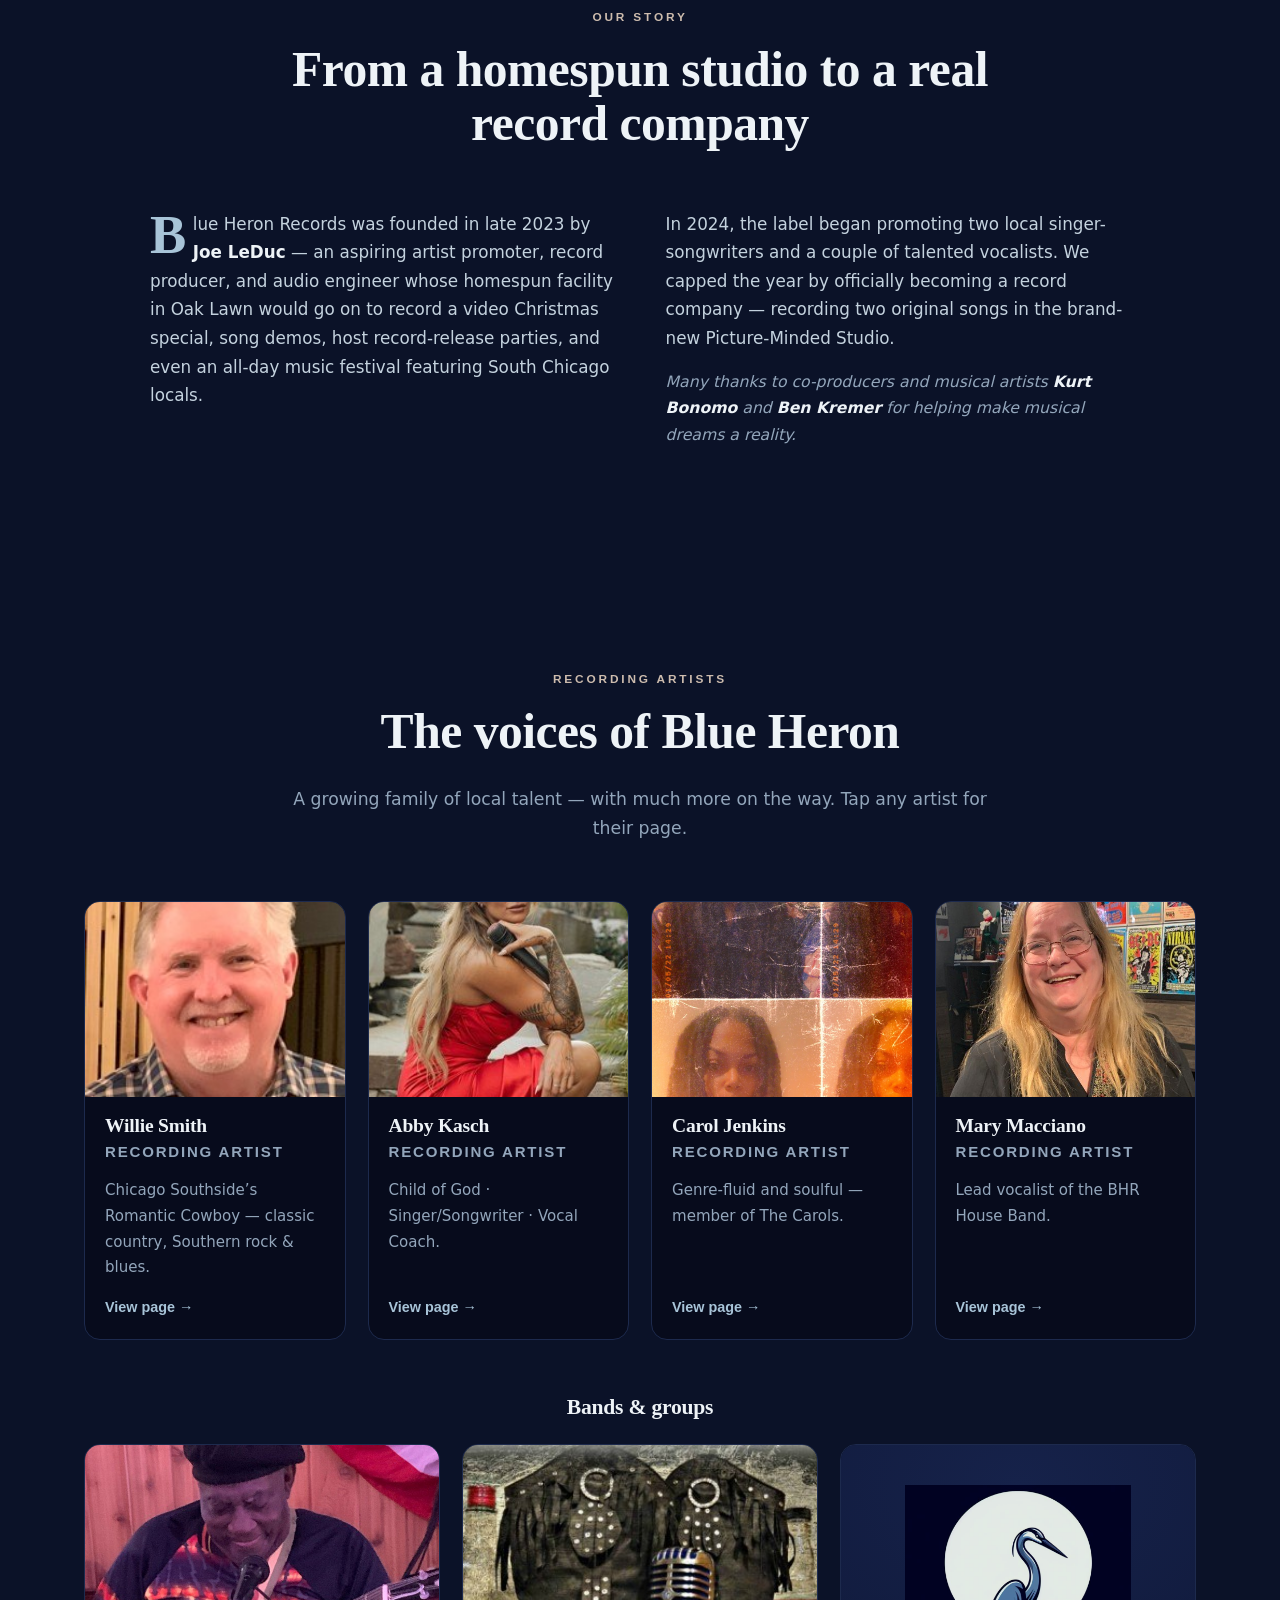
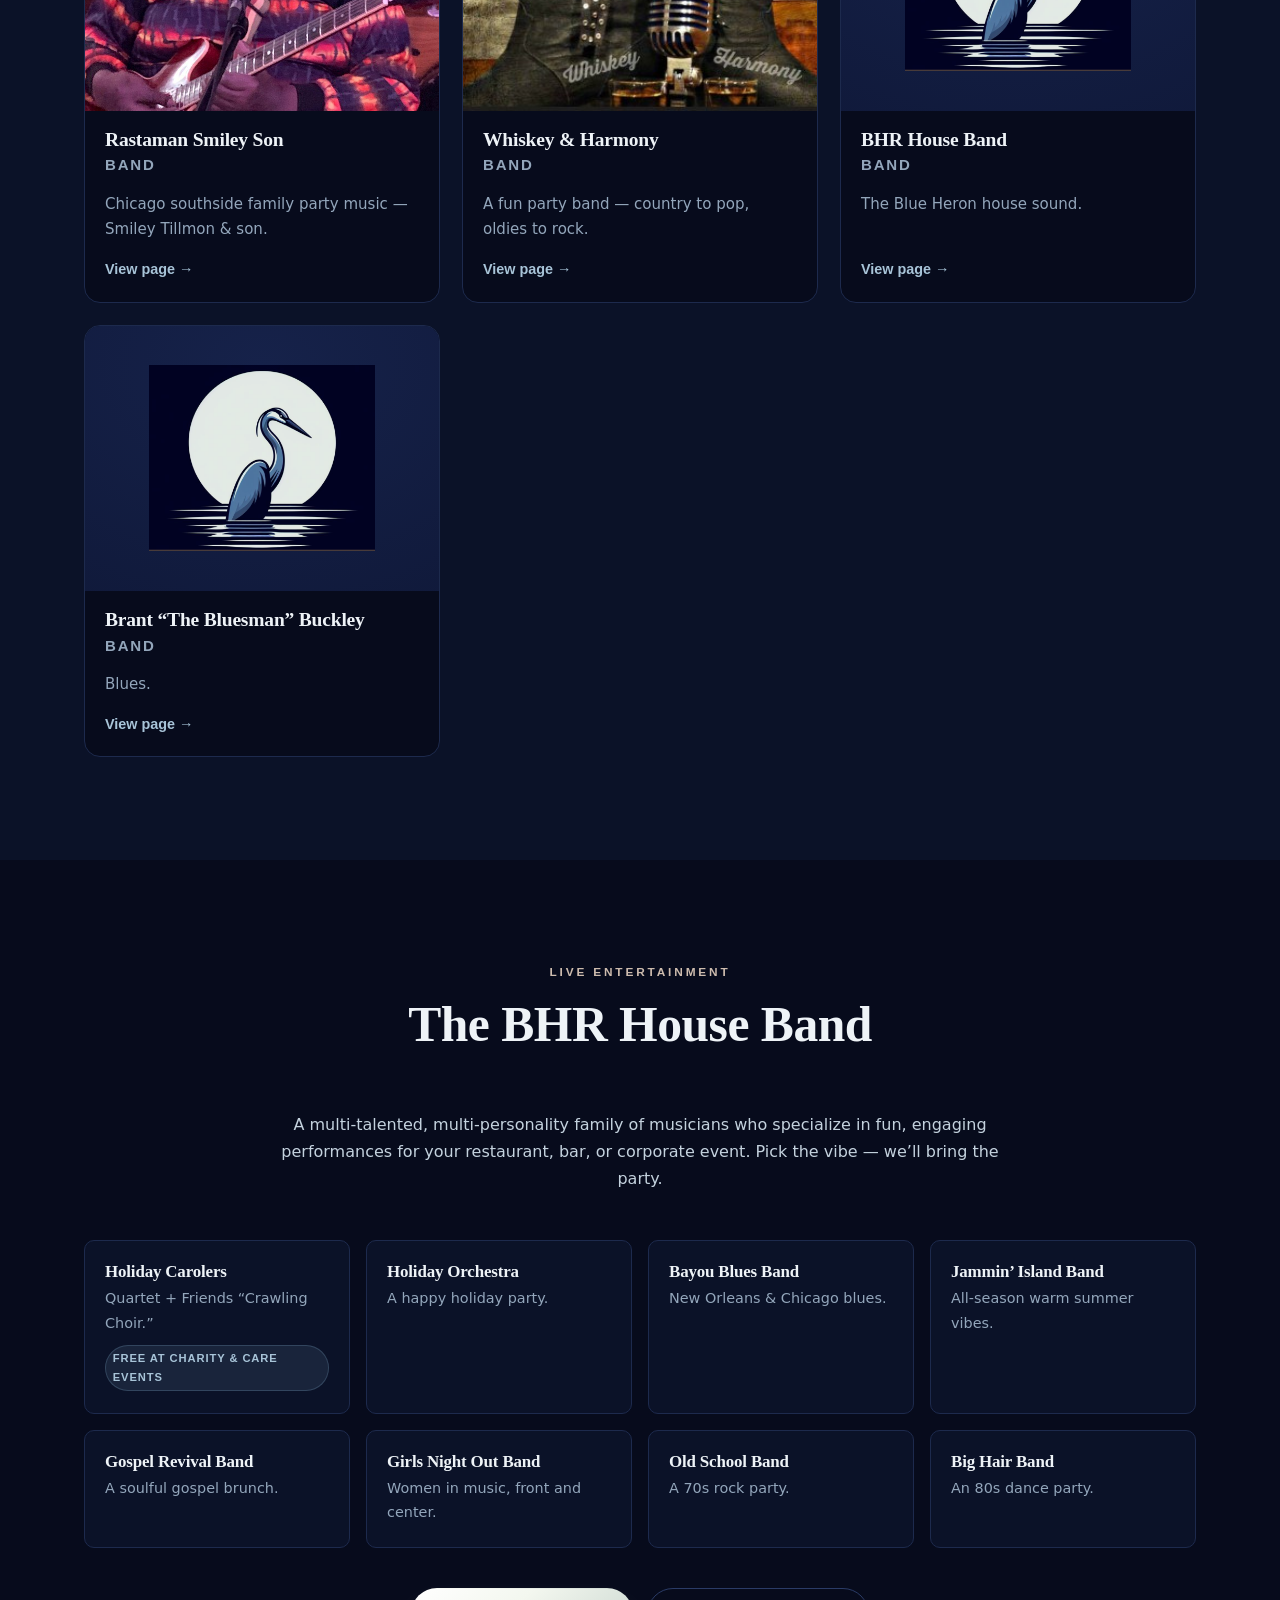
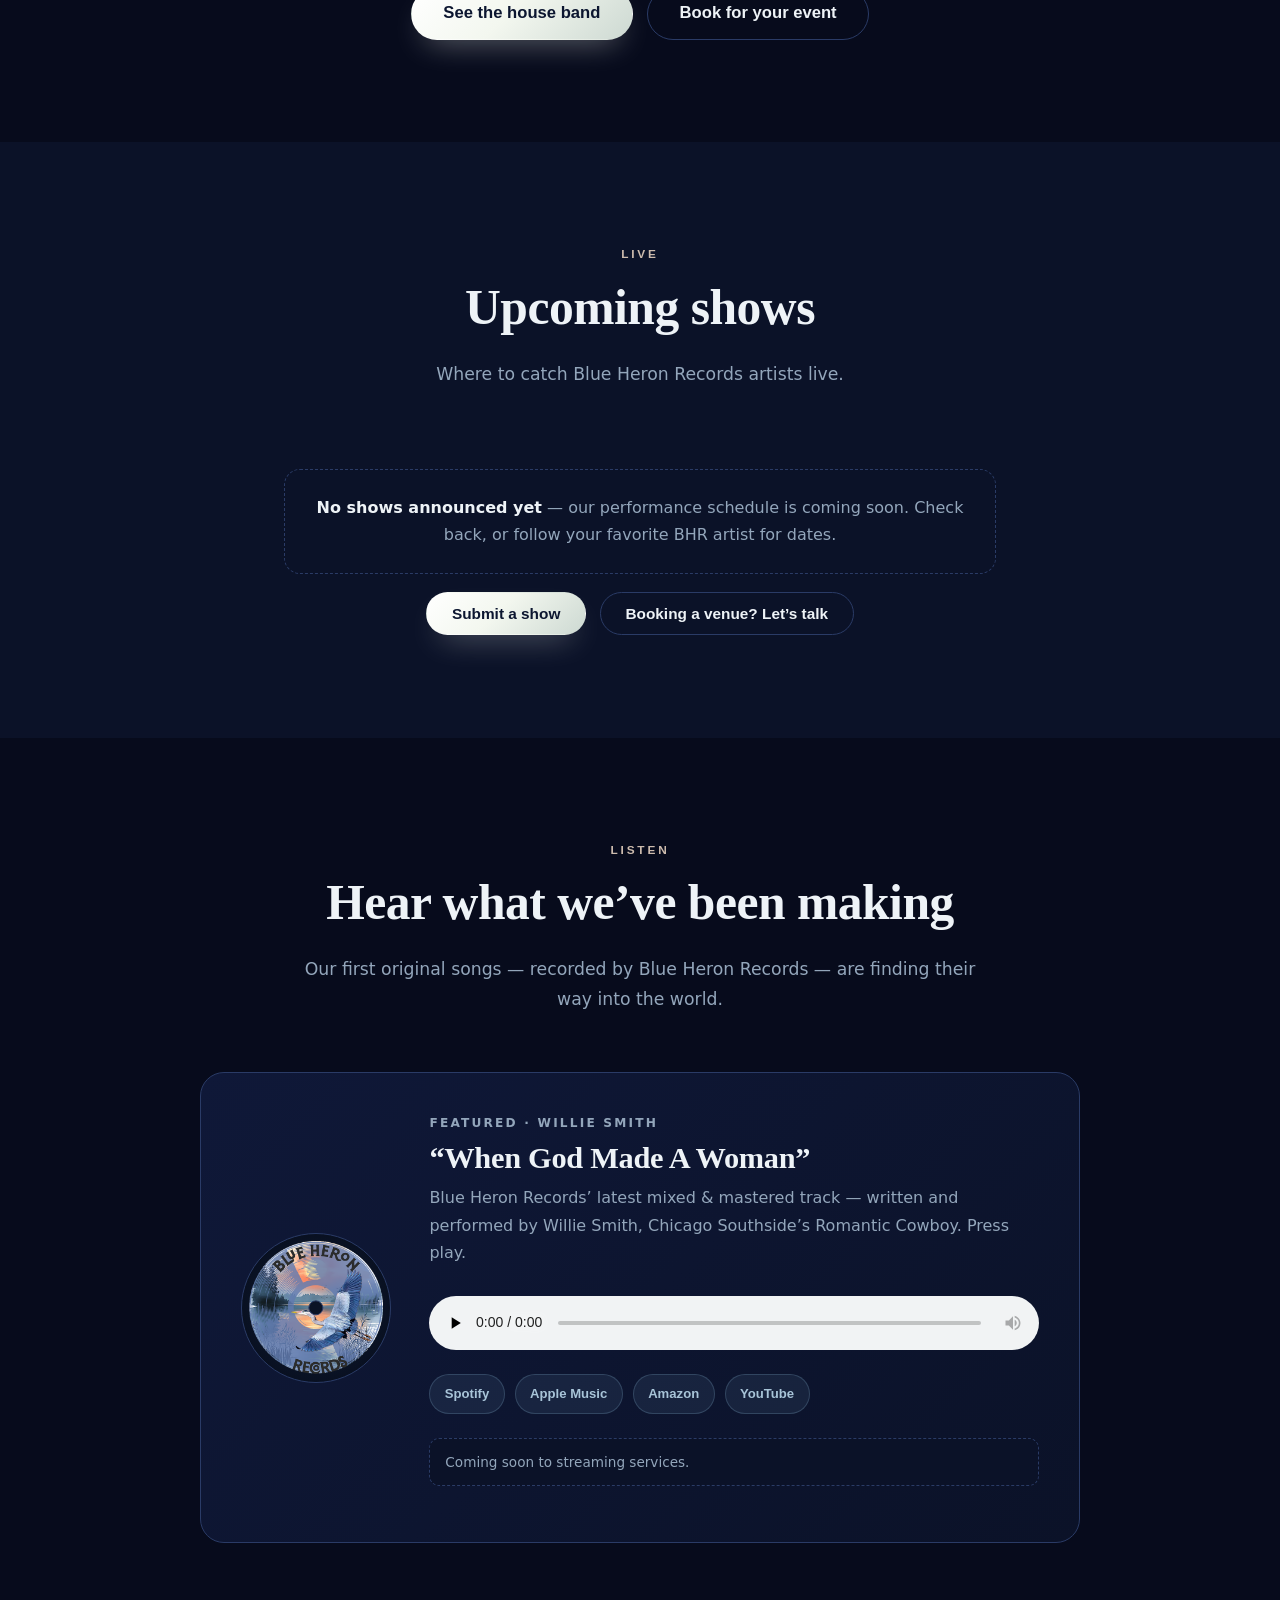
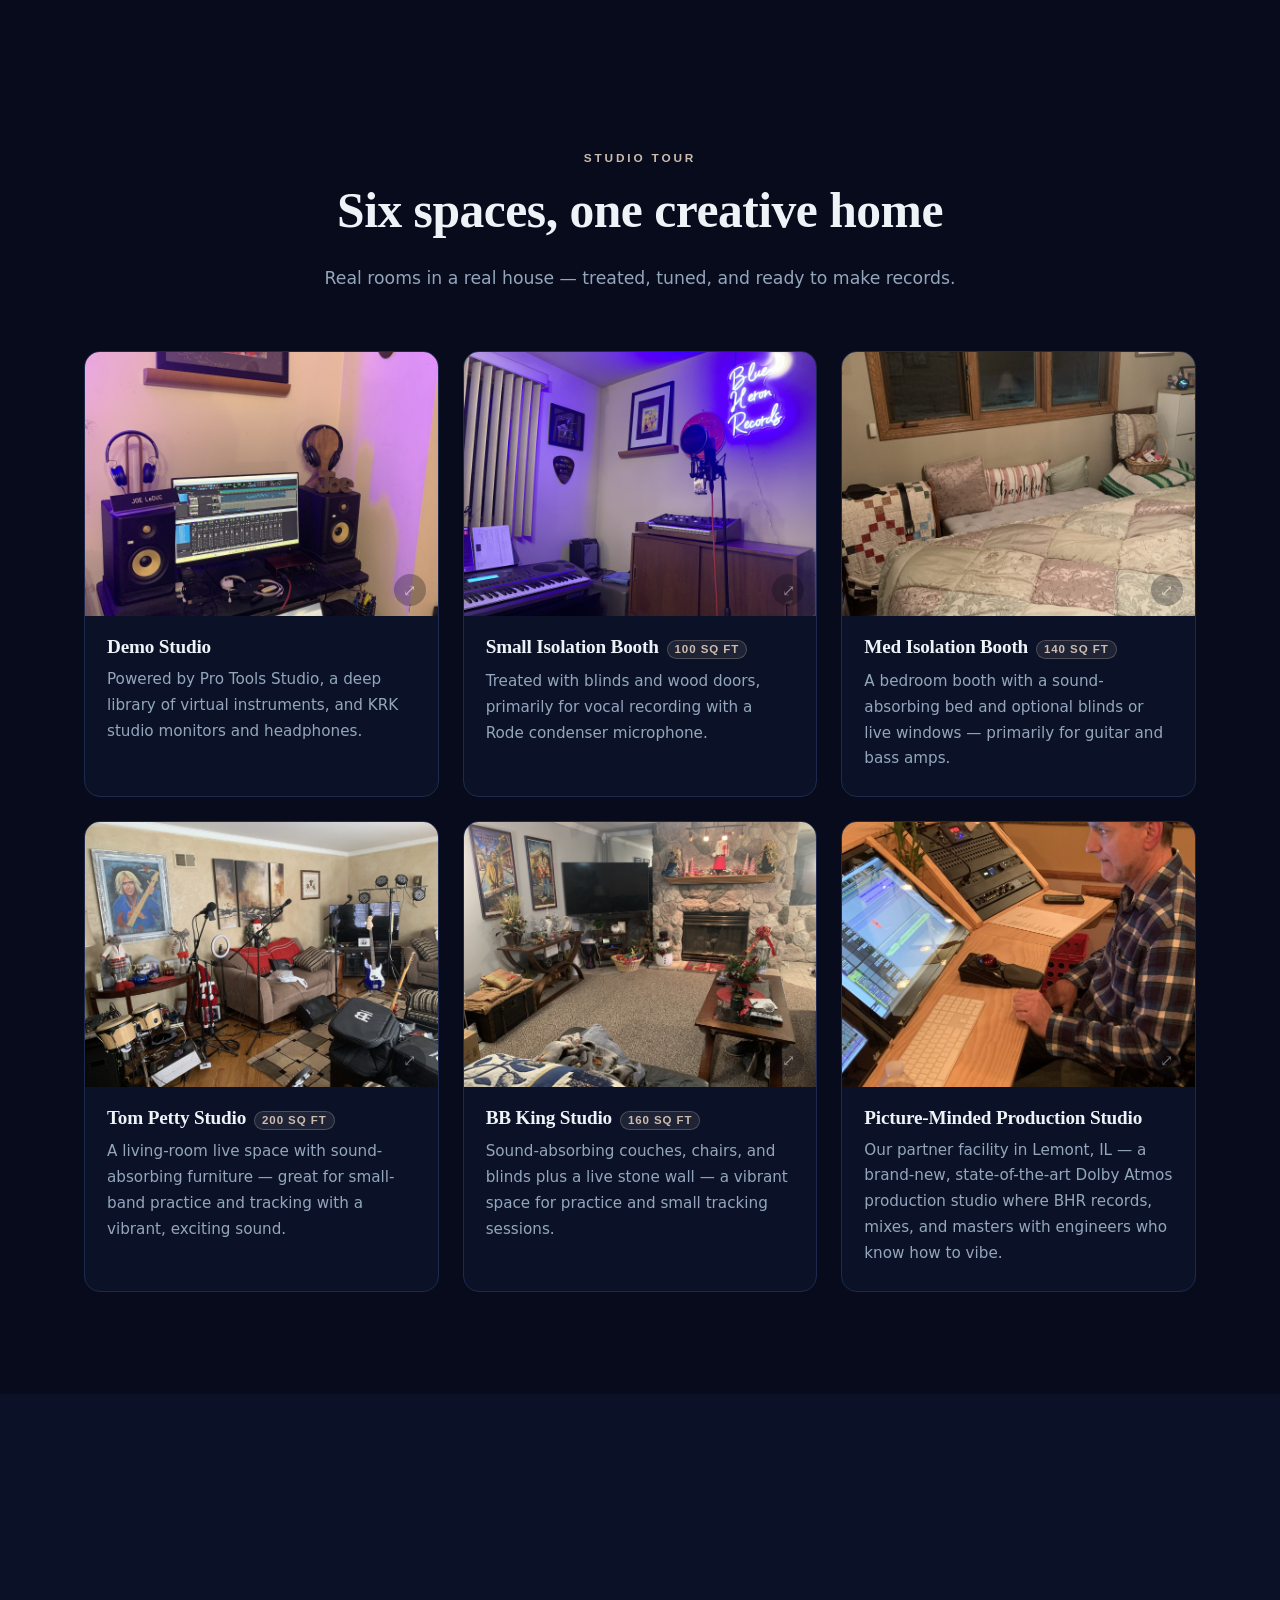
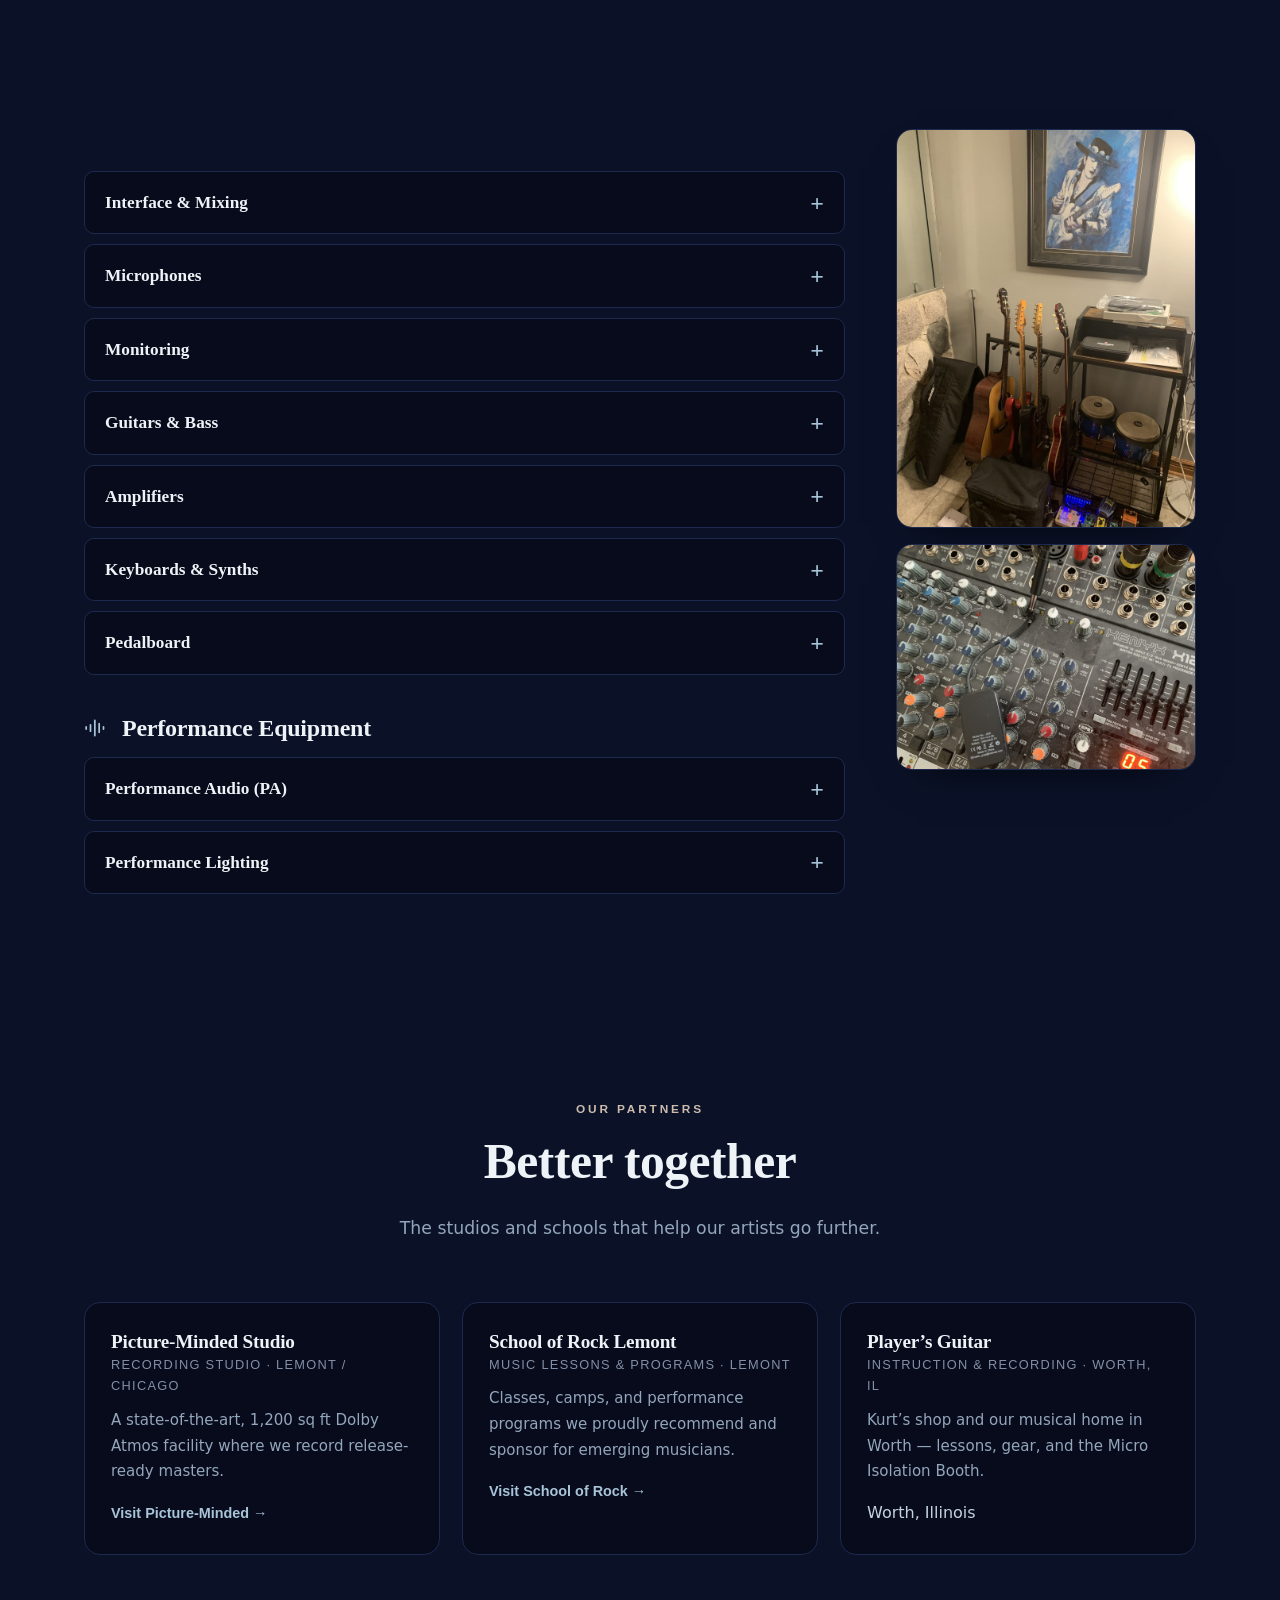
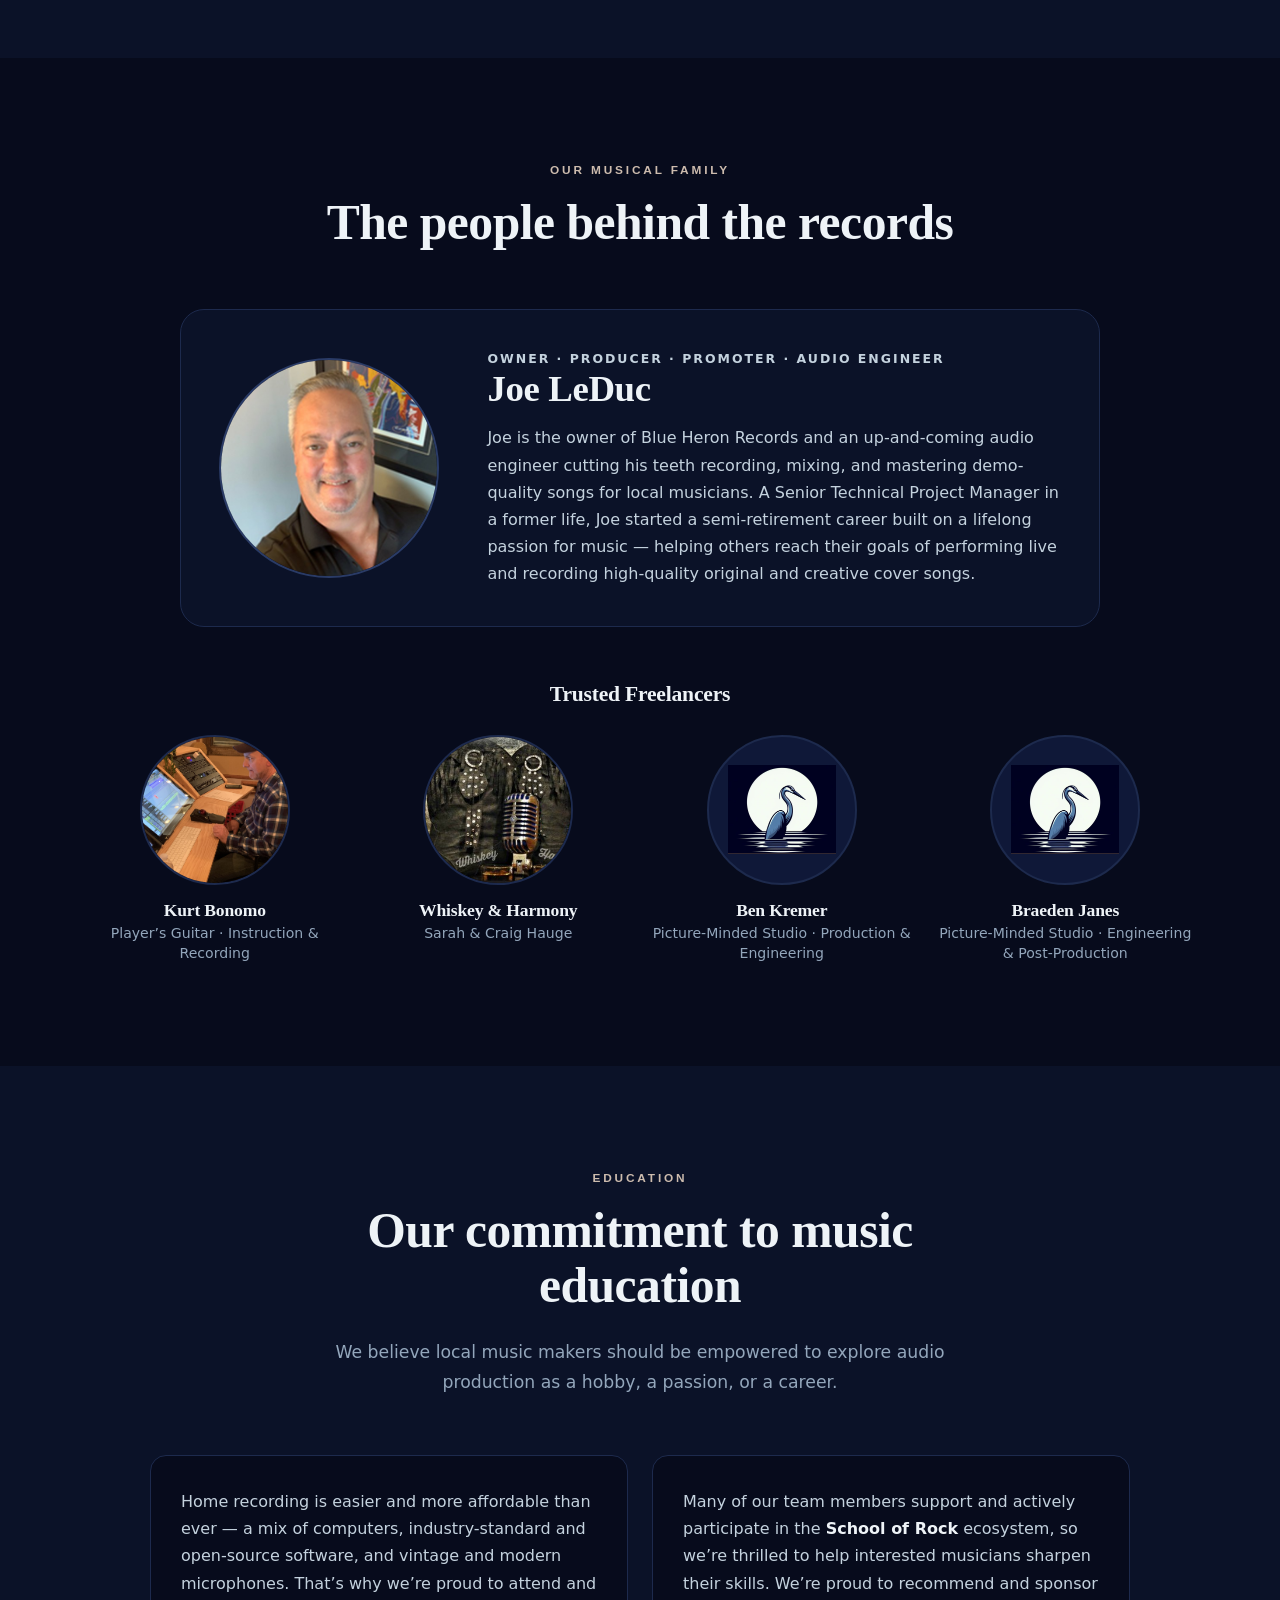
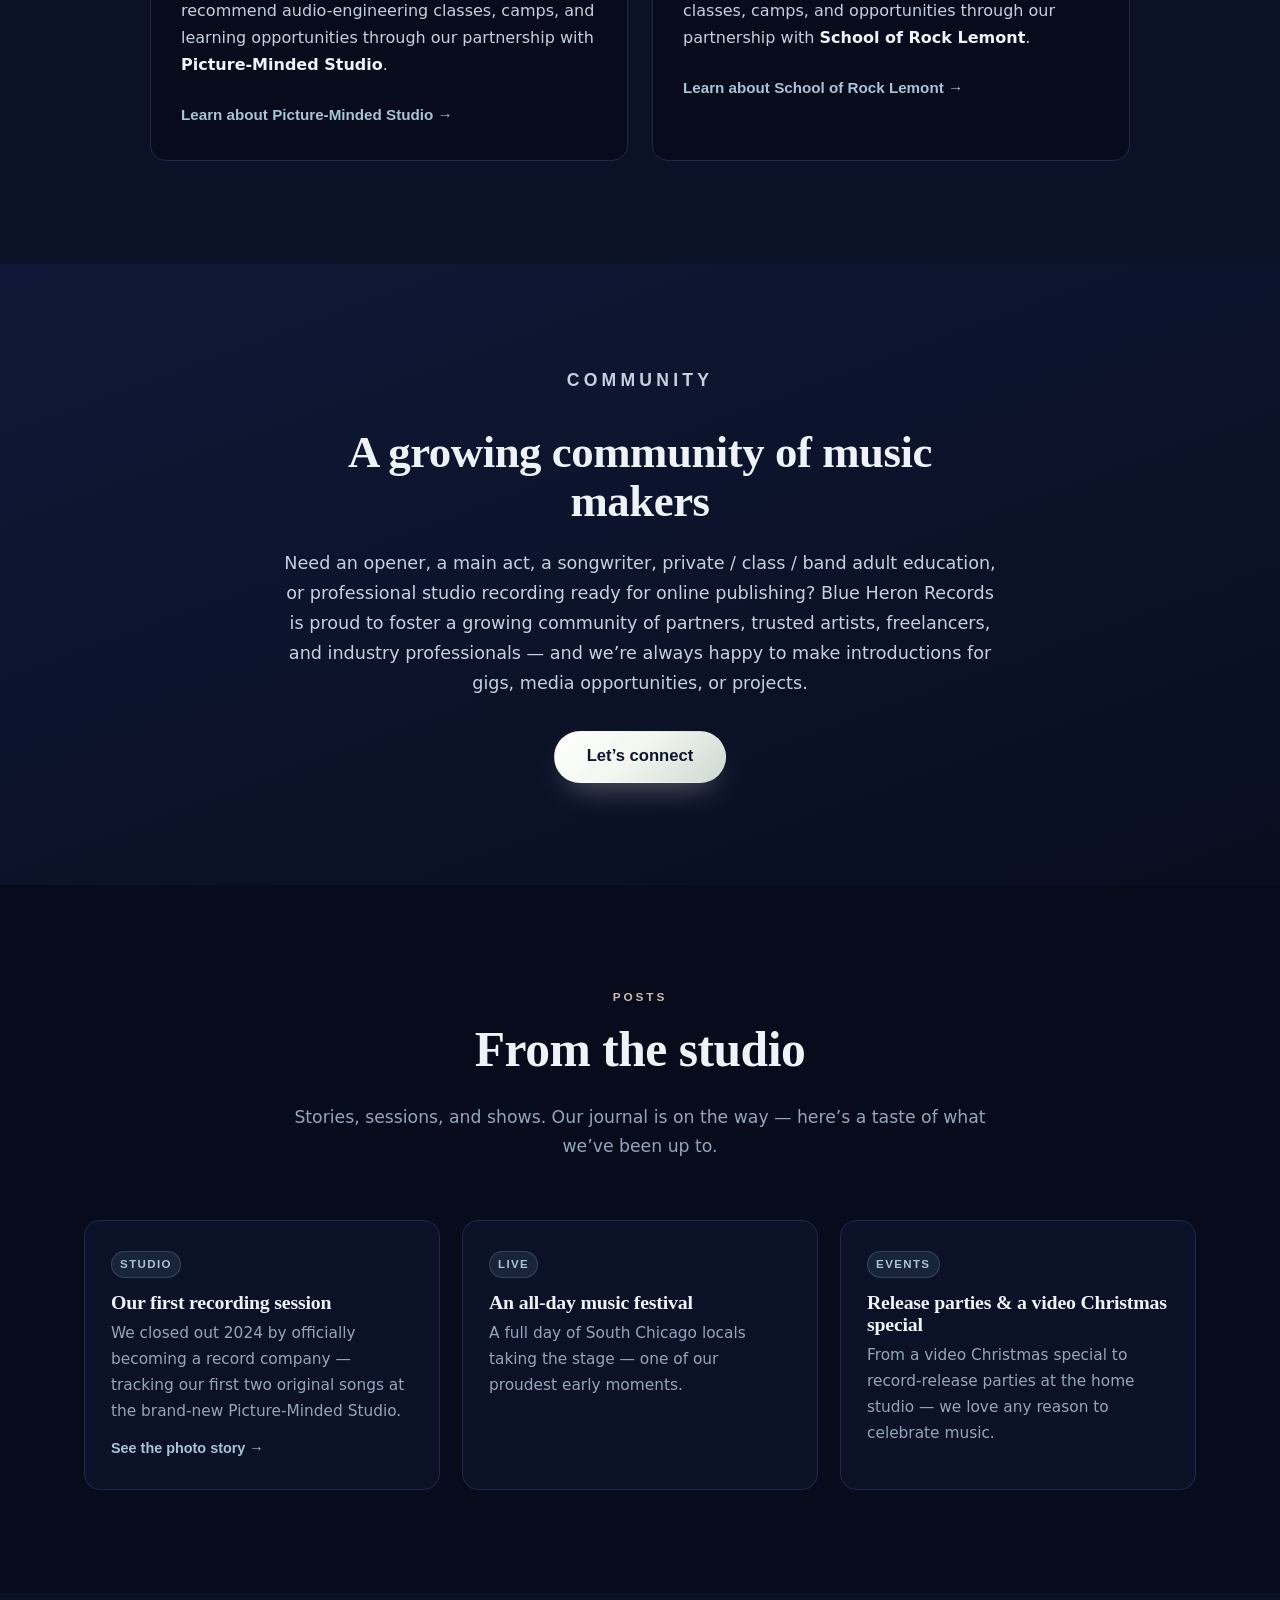
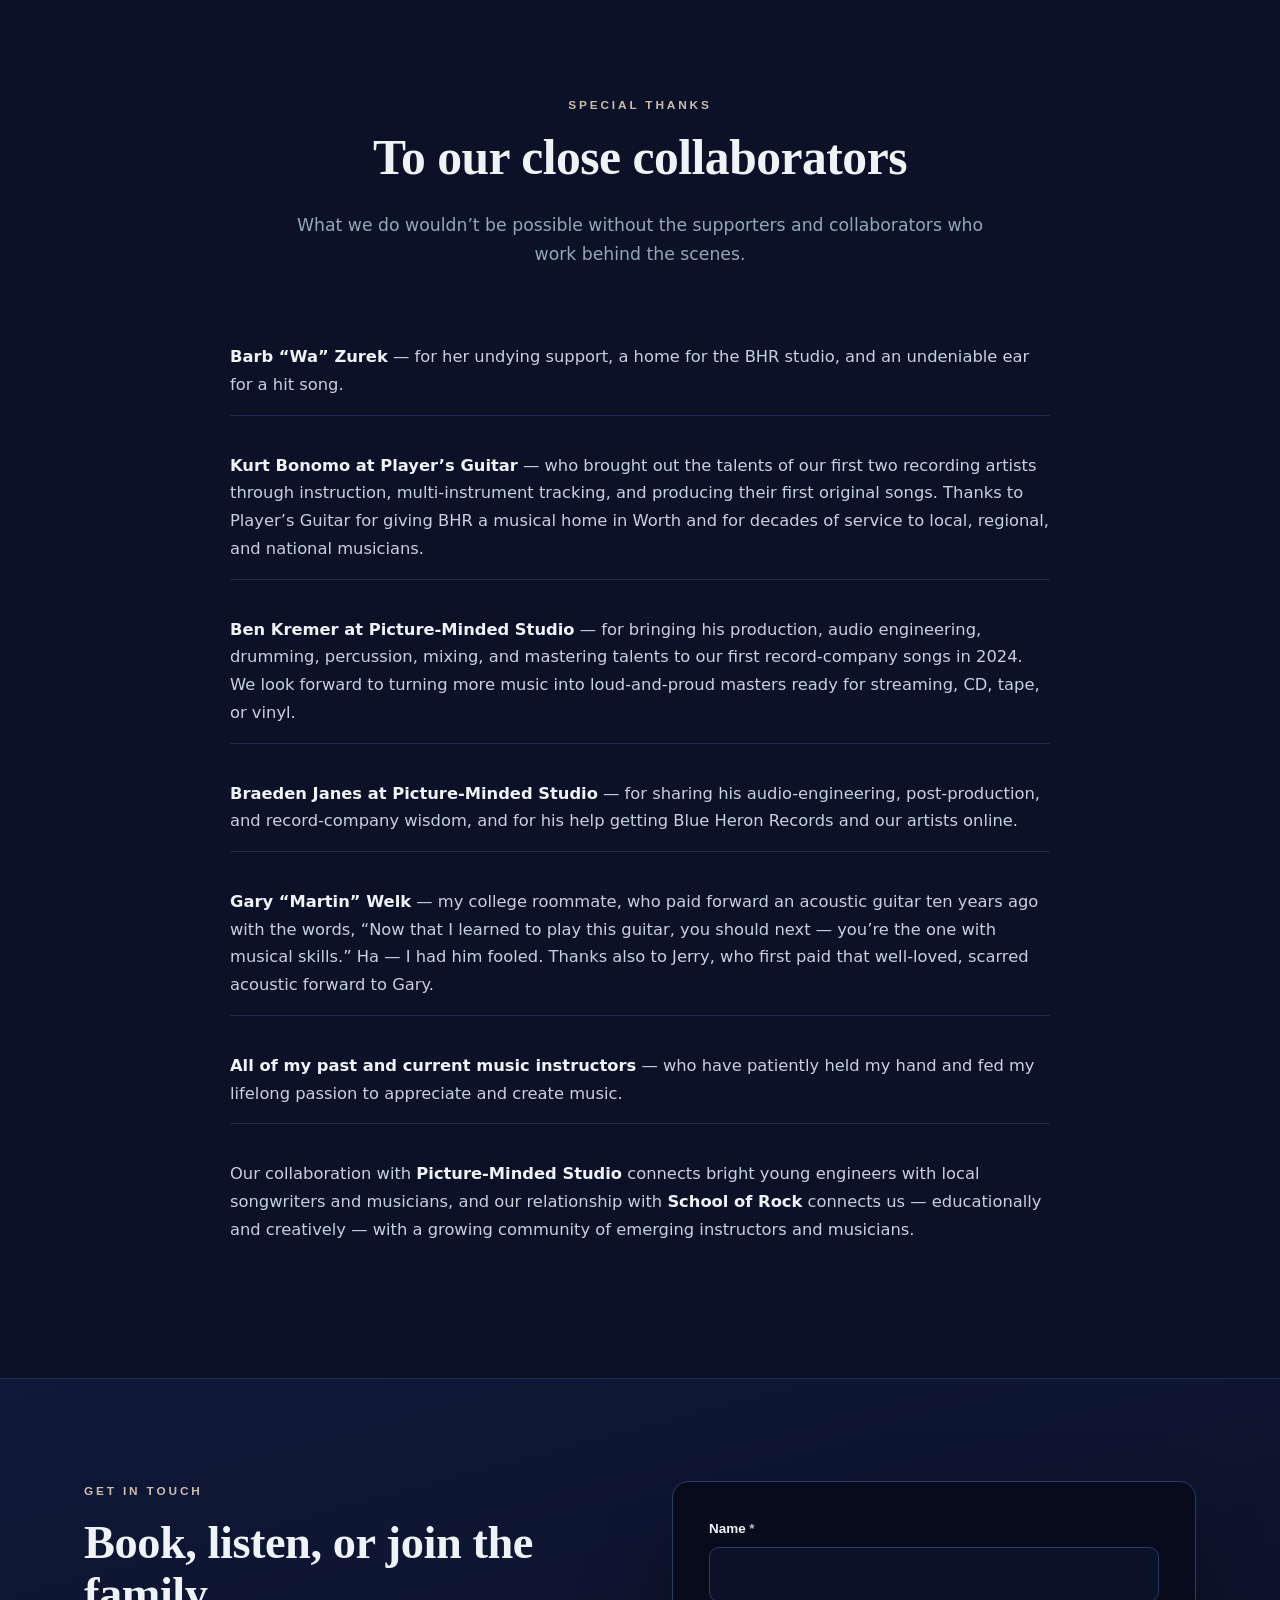
==== commit 750bc8b2: "Subscribe popup (modal) + hero logo as clean rounded card - Newsletter: replaced the sprawling inlin" ====
--- a/index.html
+++ b/index.html
@@ -35,7 +35,7 @@
   <link rel="preconnect" href="https://fonts.gstatic.com" crossorigin />
   <link href="https://fonts.googleapis.com/css2?family=Fraunces:opsz,wght@9..144,400;9..144,500;9..144,600;9..144,700;9..144,900&family=Inter:wght@400;500;600;700&display=swap" rel="stylesheet" />
 
-  <link rel="stylesheet" href="styles.css?v=20260625e" />
+  <link rel="stylesheet" href="styles.css?v=20260625f" />
   <noscript><style>.reveal{opacity:1!important;transform:none!important}</style></noscript>
 
   <script type="application/ld+json">
@@ -590,7 +590,7 @@
               <svg viewBox="0 0 24 24" aria-hidden="true" class="ico" style="fill:none;stroke:currentColor;stroke-width:2;stroke-linecap:round;stroke-linejoin:round"><path d="M3 6.5h18v11a1 1 0 0 1-1 1H4a1 1 0 0 1-1-1z"/><path d="m3 7 9 6 9-6"/></svg>
               Email us
             </a>
-            <a class="btn btn-outline btn-lg btn-block" href="#newsletter">
+            <a class="btn btn-outline btn-lg btn-block" href="#newsletter" data-nl-open>
               <svg viewBox="0 0 24 24" aria-hidden="true" class="ico" style="fill:none;stroke:currentColor;stroke-width:2;stroke-linecap:round;stroke-linejoin:round"><path d="M18 8a6 6 0 1 0-12 0c0 7-3 9-3 9h18s-3-2-3-9"/><path d="M13.7 21a2 2 0 0 1-3.4 0"/></svg>
               Join the mailing list
             </a>
@@ -639,14 +639,11 @@
           <h2>New music &amp; show dates</h2>
           <p>Join the Blue Heron Records list &mdash; an occasional note when there&rsquo;s a new release or a live date. No spam, ever.</p>
         </div>
-        <form class="newsletter-form" id="newsletterForm">
-          <input type="text" id="nlName" name="name" placeholder="Your name" autocomplete="name" aria-label="Your name" />
-          <input type="email" id="nlEmail" name="email" required placeholder="you@email.com" autocomplete="email" aria-label="Your email address" />
-          <input type="tel" id="nlPhone" name="phone" placeholder="Phone (optional)" autocomplete="tel" aria-label="Your phone number (optional)" />
-          <button type="submit" class="btn btn-primary">Subscribe</button>
-        </form>
-        <p class="newsletter-msg" id="newsletterMsg" role="status" hidden></p>
-      </div>
+        <div class="newsletter-cta">
+          <button type="button" class="btn btn-primary btn-lg" data-nl-open>Subscribe</button>
+        </div>
+      </div>
+
     </section>
     <!-- ===== Add / manage shows ===== -->
     <div class="modal" id="showModal" hidden>
@@ -676,6 +673,23 @@
     </button>
   </main>
 
+  <!-- Subscribe popup (body-level so it overlays everything) -->
+  <div class="nl-modal" id="nlModal" hidden>
+    <div class="nl-modal-overlay" data-nl-close></div>
+    <div class="nl-modal-box" role="dialog" aria-modal="true" aria-labelledby="nlModalTitle">
+      <button type="button" class="nl-modal-close" data-nl-close aria-label="Close">&times;</button>
+      <h3 id="nlModalTitle">Join the mailing list</h3>
+      <p class="nl-modal-sub">New music &amp; show dates &mdash; no spam, ever.</p>
+      <form class="newsletter-form" id="newsletterForm">
+        <input type="text" id="nlName" name="name" placeholder="Your name" autocomplete="name" aria-label="Your name" />
+        <input type="email" id="nlEmail" name="email" required placeholder="you@email.com" autocomplete="email" aria-label="Your email address" />
+        <input type="tel" id="nlPhone" name="phone" placeholder="Phone (optional)" autocomplete="tel" aria-label="Your phone number (optional)" />
+        <button type="submit" class="btn btn-primary">Subscribe</button>
+      </form>
+      <p class="newsletter-msg" id="newsletterMsg" role="status" hidden></p>
+    </div>
+  </div>
+
   <!-- ===== Footer ===== -->
   <footer class="site-footer">
     <div class="container footer-inner">
@@ -723,6 +737,6 @@
     <button class="lb-nav lb-next" id="lbNext" aria-label="Next photo">&#8250;</button>
   </div>
 
-  <script src="app.js?v=20260625a"></script>
+  <script src="app.js?v=20260625b"></script>
 </body>
 </html>
--- a/styles.css
+++ b/styles.css
@@ -120,8 +120,8 @@
 .hero { position: relative; min-height: 100svh; display: flex; align-items: center; overflow: hidden; background: radial-gradient(120% 90% at 50% 8%, #0e1838 0%, var(--bg) 60%); text-align: center; }
 .hero-glow { position: absolute; inset: 0; background: radial-gradient(60% 45% at 50% 30%, rgba(168,196,216,.14), transparent 70%); z-index: 1; }
 .hero-content { position: relative; z-index: 3; max-width: 820px; margin: 0 auto; padding: 120px 0 96px; }
-.hero-logo-vid { width: min(460px, 84vw); aspect-ratio: 1; margin: 0 auto 4px; border-radius: 50%; overflow: hidden; filter: drop-shadow(0 24px 60px rgba(0,0,0,.55)); }
-.hero-logo-vid video, .hero-logo-vid img { width: 100%; height: 100%; object-fit: cover; display: block; transform: scale(1.04); transform-origin: 50% 50%; }
+.hero-logo-vid { width: min(460px, 84vw); aspect-ratio: 1; margin: 0 auto 8px; border-radius: 28px; overflow: hidden; box-shadow: 0 26px 70px rgba(0,0,0,.55); background: #0b1326; }
+.hero-logo-vid video, .hero-logo-vid img { width: 100%; height: 100%; object-fit: contain; display: block; }
 .hero .eyebrow { color: var(--sand); margin-top: 26px; }
 .hero h1 { position: absolute; width: 1px; height: 1px; overflow: hidden; clip: rect(0 0 0 0); }  /* logo carries the name; keep h1 for a11y */
 .hero-sub { font-size: clamp(1.08rem, 2.1vw, 1.3rem); max-width: 600px; margin: 0 auto 2rem; color: var(--cream); opacity: .92; }
@@ -423,6 +423,20 @@
 .newsletter-msg { grid-column: 1 / -1; margin: 0; color: var(--heron-light); font-weight: 600; }
 @media (max-width: 760px) { .newsletter-inner { grid-template-columns: 1fr; } .newsletter-form { width: 100%; } .newsletter-form input { flex: 1; min-width: 0; } }
 
+/* Subscribe popup */
+.nl-modal { position: fixed; inset: 0; z-index: 200; display: grid; place-items: center; padding: 20px; }
+.nl-modal[hidden] { display: none; }
+.nl-modal-overlay { position: absolute; inset: 0; background: rgba(4,7,18,.72); -webkit-backdrop-filter: blur(3px); backdrop-filter: blur(3px); }
+.nl-modal-box { position: relative; z-index: 1; width: min(420px, 100%); background: #0e1838; border: 1px solid rgba(168,196,216,.22); border-radius: 20px; padding: 30px 26px; box-shadow: 0 30px 80px rgba(0,0,0,.6); text-align: left; }
+.nl-modal-box h3 { margin: 0 0 4px; font-size: 1.5rem; }
+.nl-modal-sub { margin: 0 0 18px; color: var(--muted); font-size: .95rem; }
+.nl-modal-close { position: absolute; top: 10px; right: 12px; width: 38px; height: 38px; background: none; border: none; color: var(--cream); font-size: 1.7rem; line-height: 1; cursor: pointer; border-radius: 10px; }
+.nl-modal-close:hover { background: rgba(255,255,255,.08); }
+.nl-modal .newsletter-form { display: flex; flex-direction: column; gap: 12px; align-items: stretch; }
+.nl-modal .newsletter-form input { width: 100%; min-width: 0; }
+.nl-modal .newsletter-form .btn { margin-top: 4px; }
+.nl-modal .newsletter-msg { margin-top: 12px; }
+
 /* ---------- Footer ---------- */
 .site-footer { background: #050813; color: var(--muted); padding: 58px 0 26px; border-top: 1px solid var(--line); position: relative; z-index: 2; }
 .footer-inner { display: grid; grid-template-columns: 1.8fr 1fr 1fr 1fr; gap: 32px; padding-bottom: 36px; border-bottom: 1px solid var(--line); }
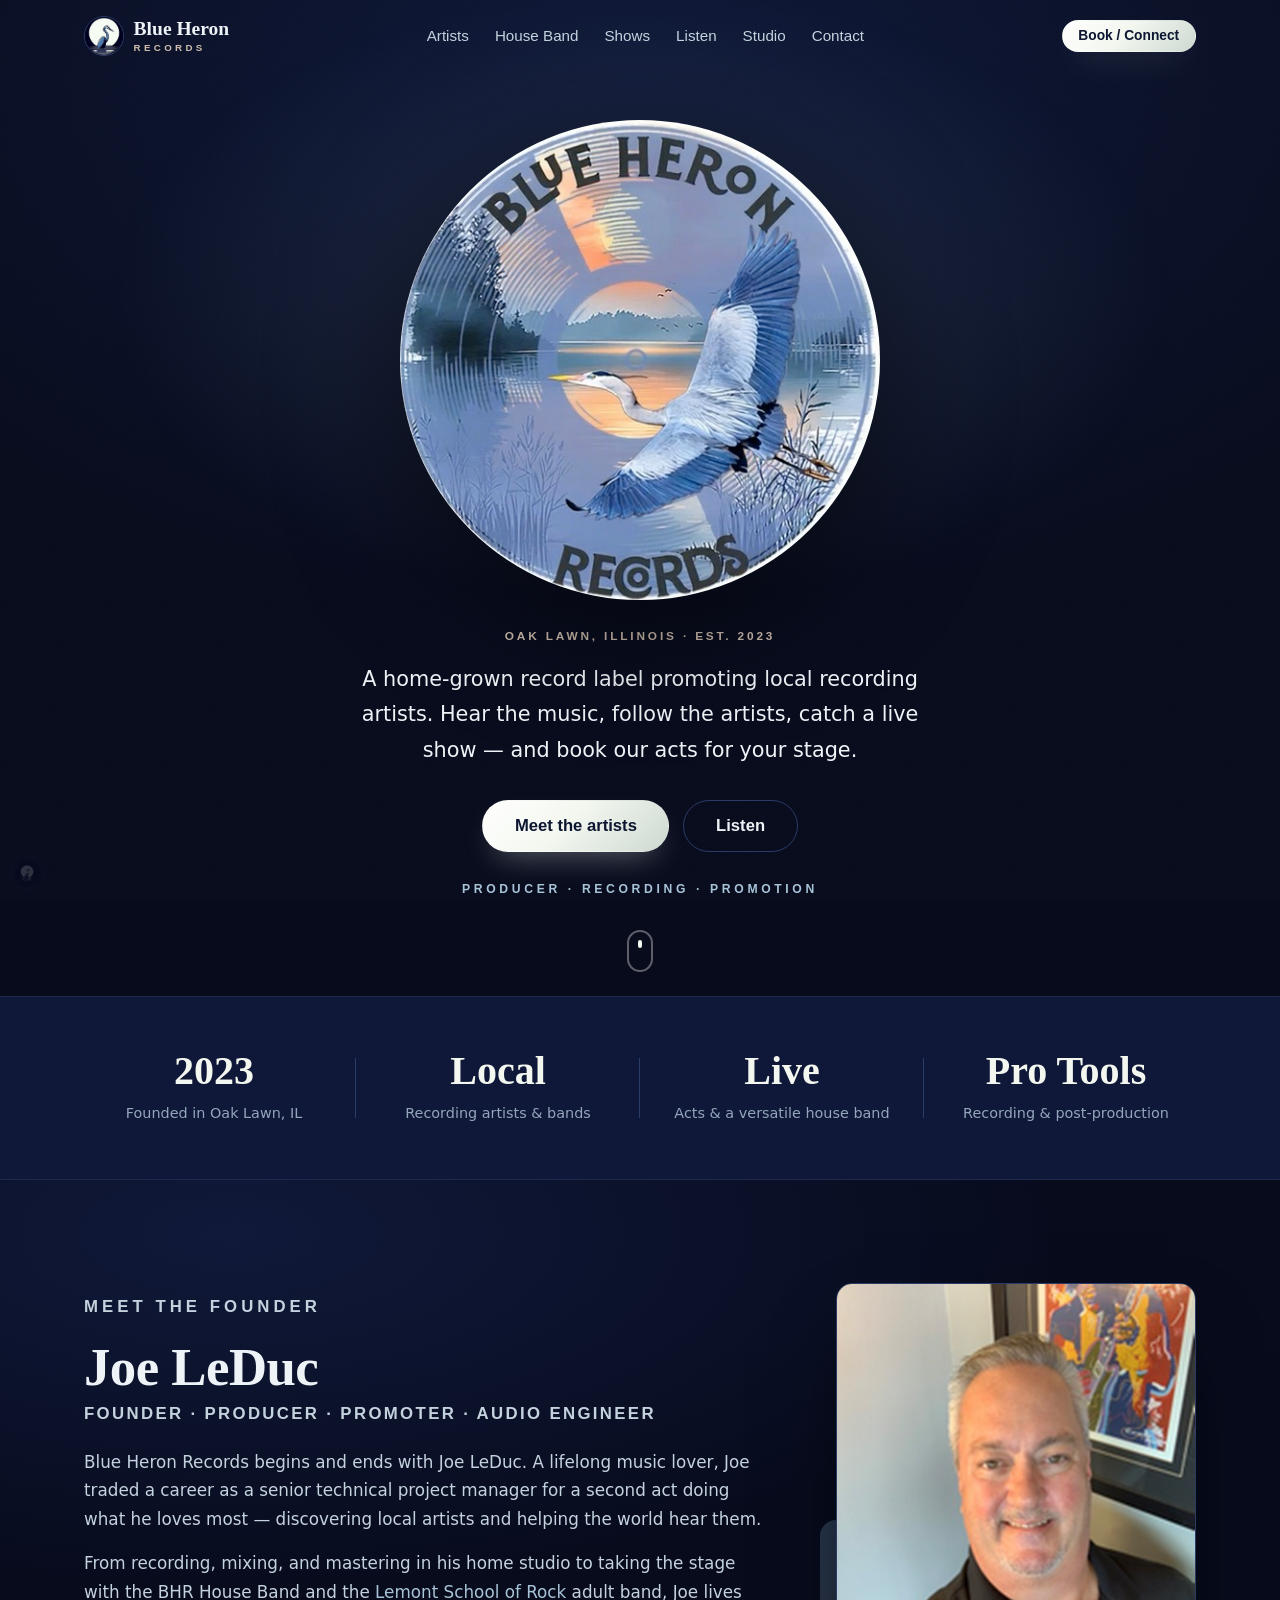
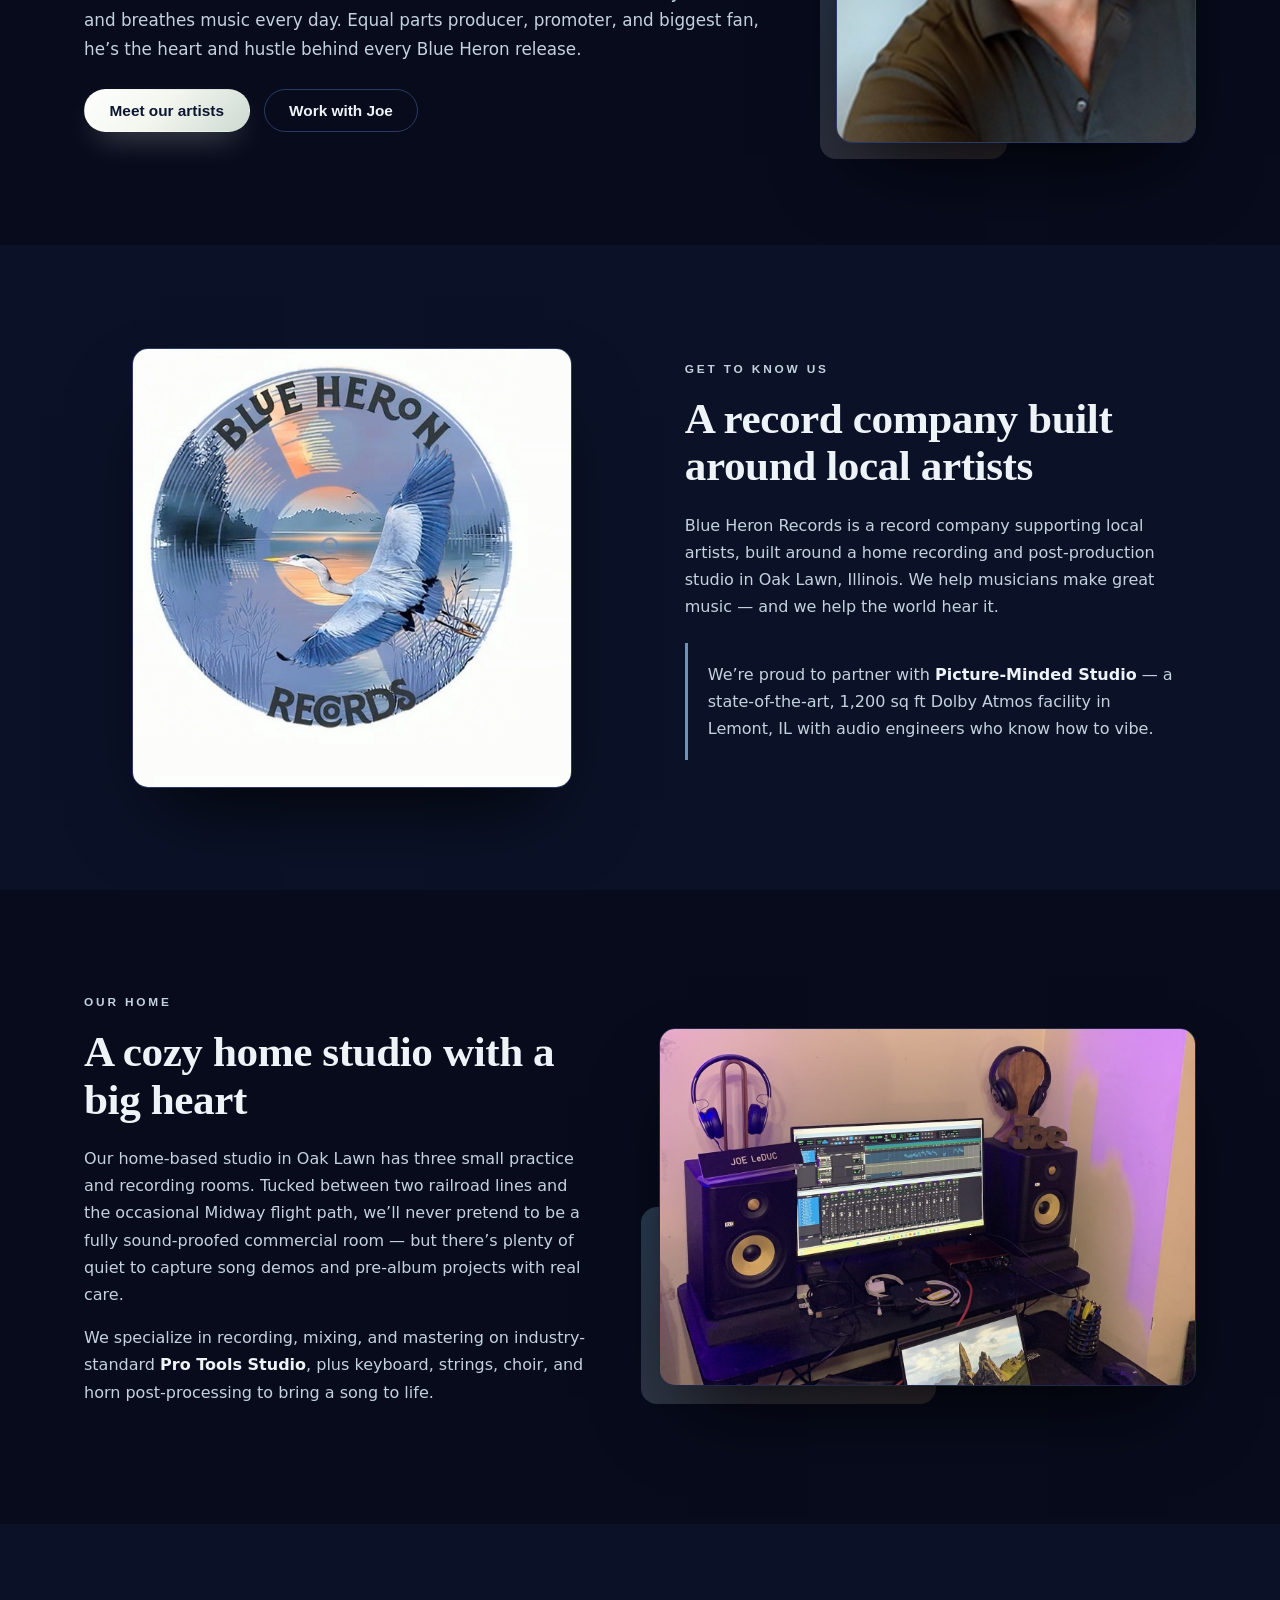
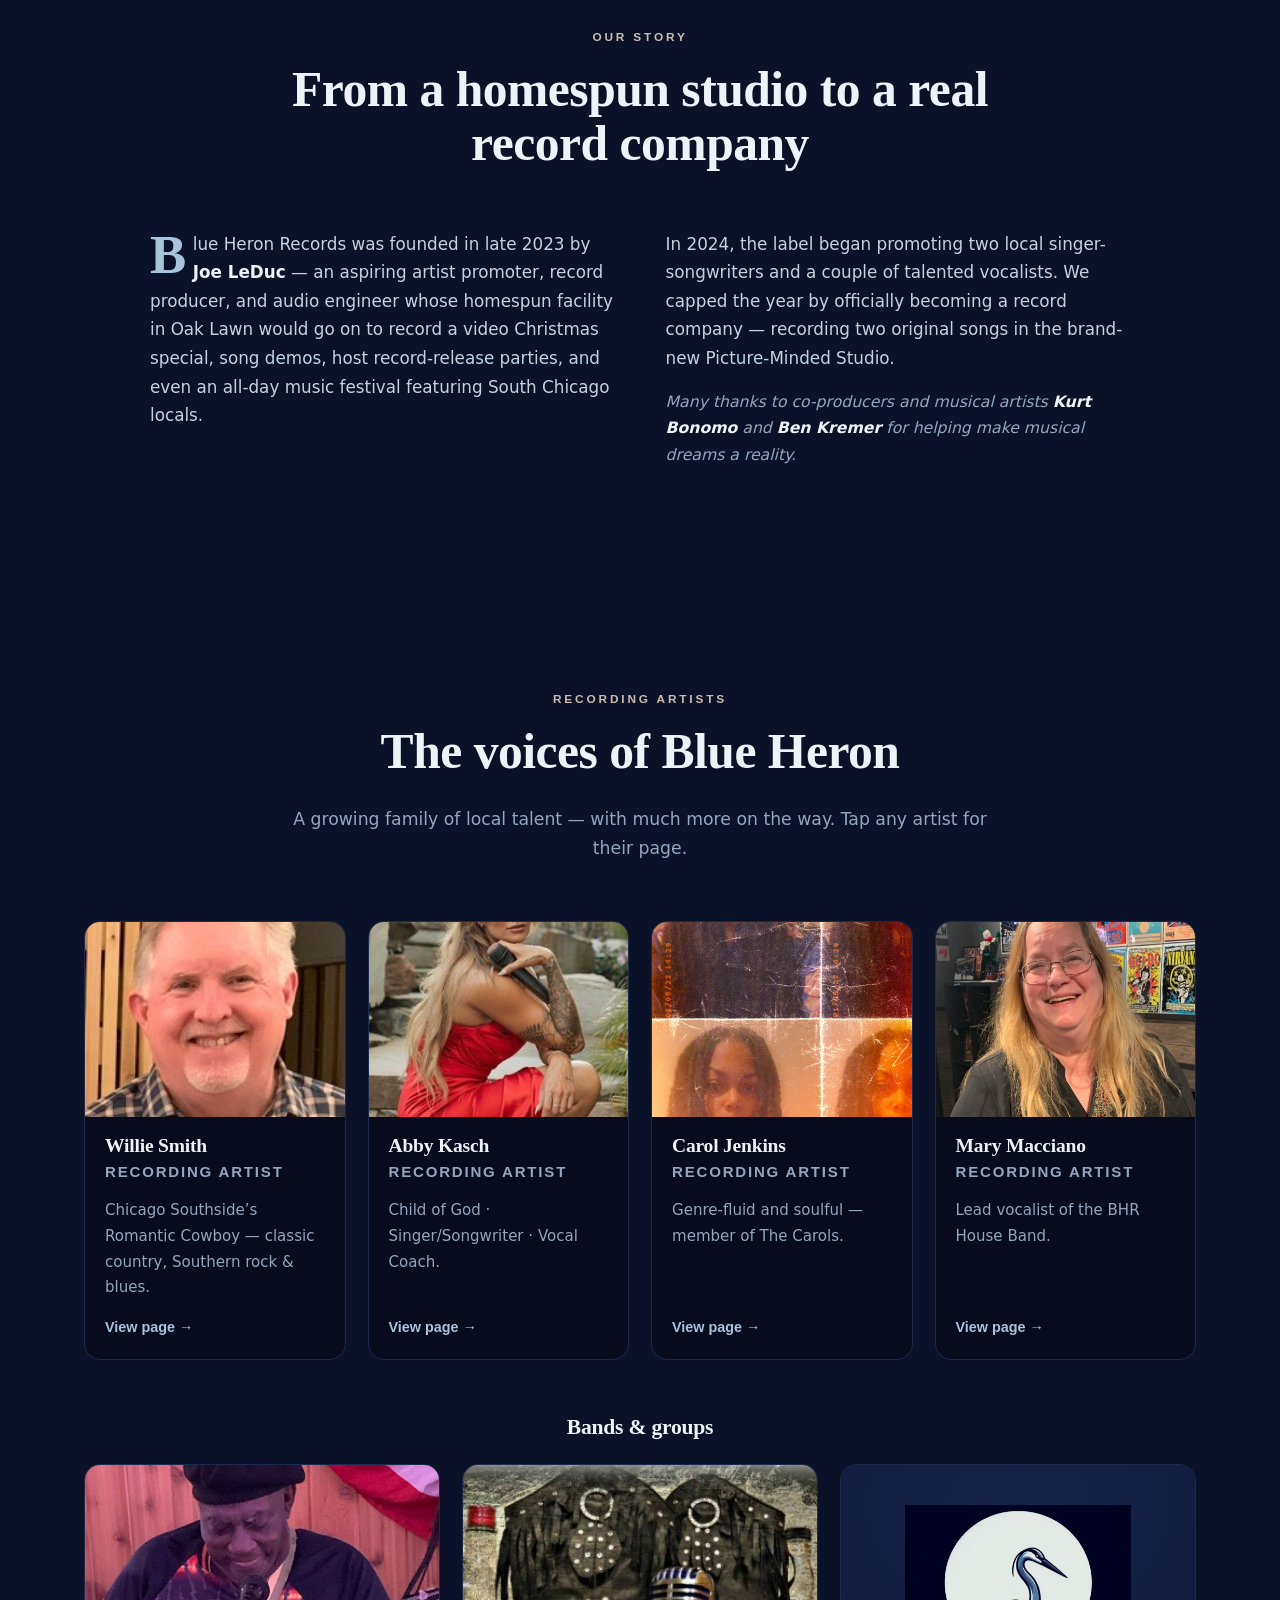
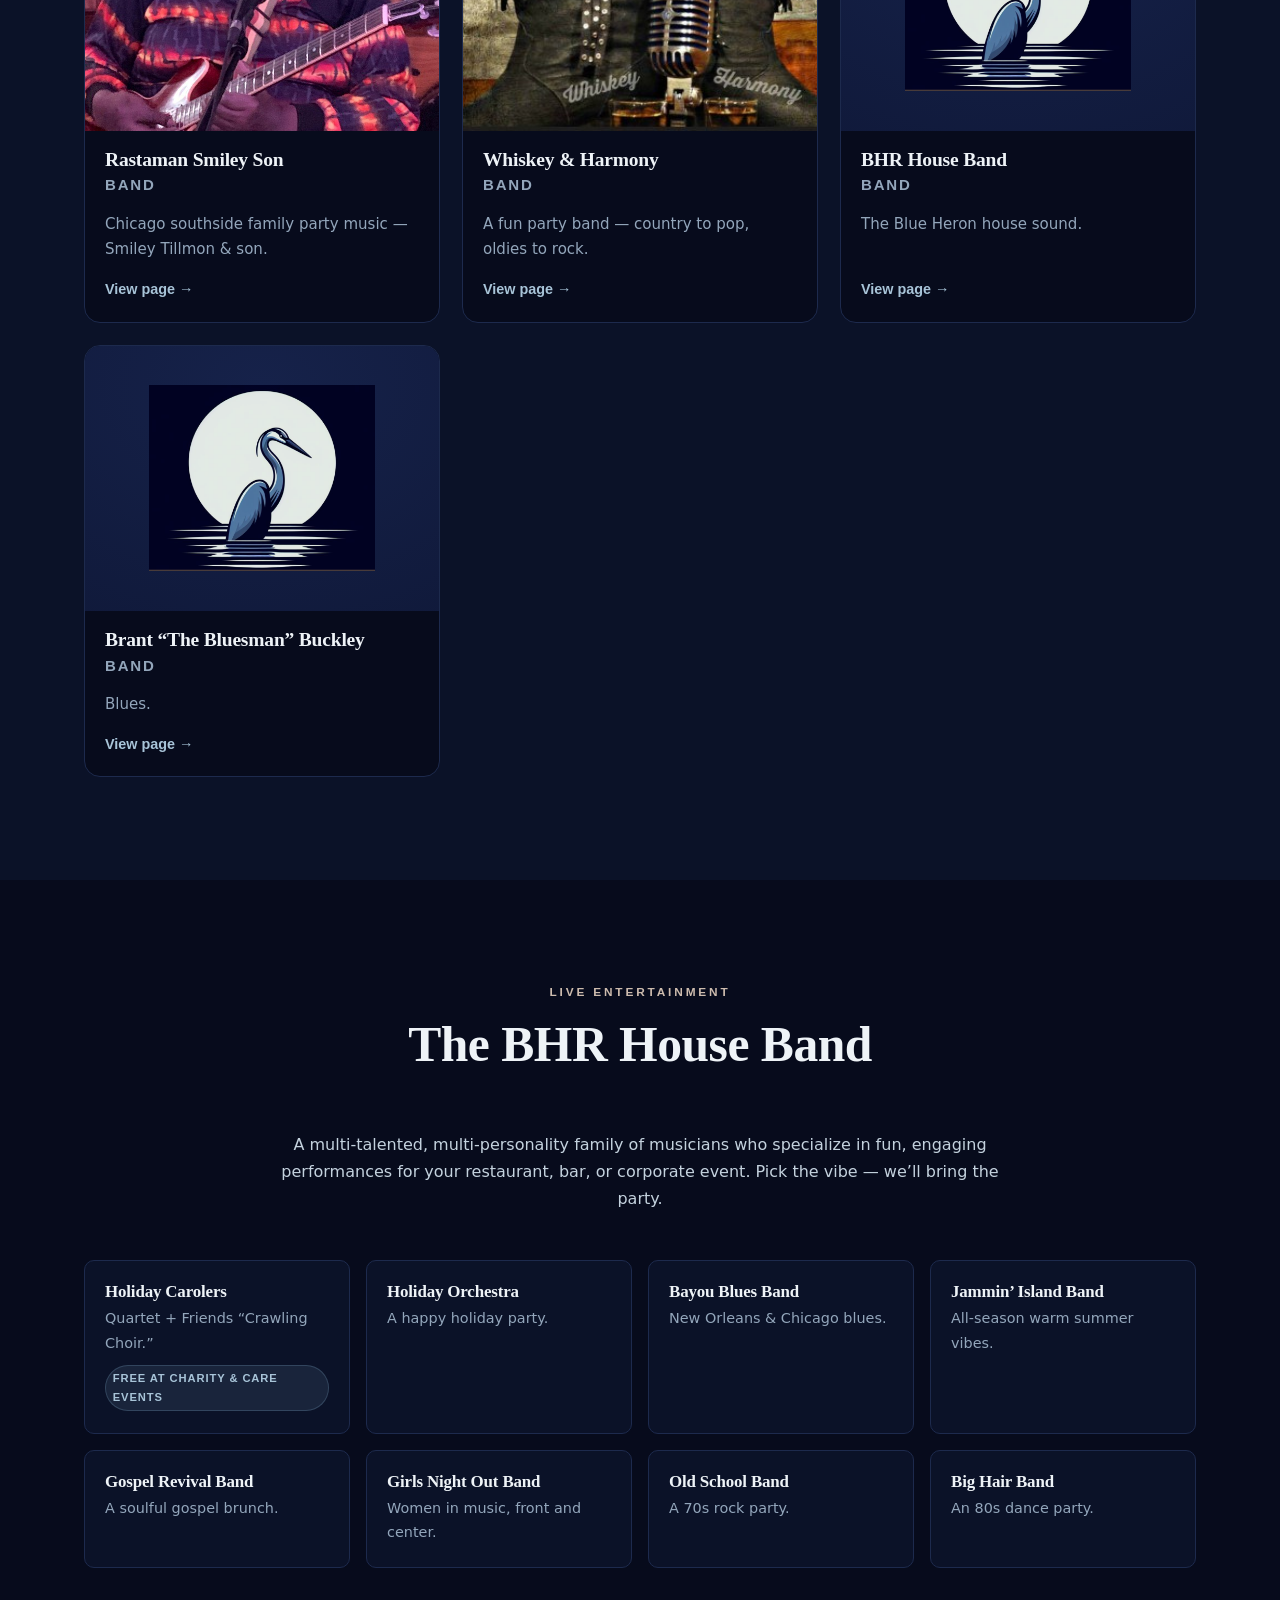
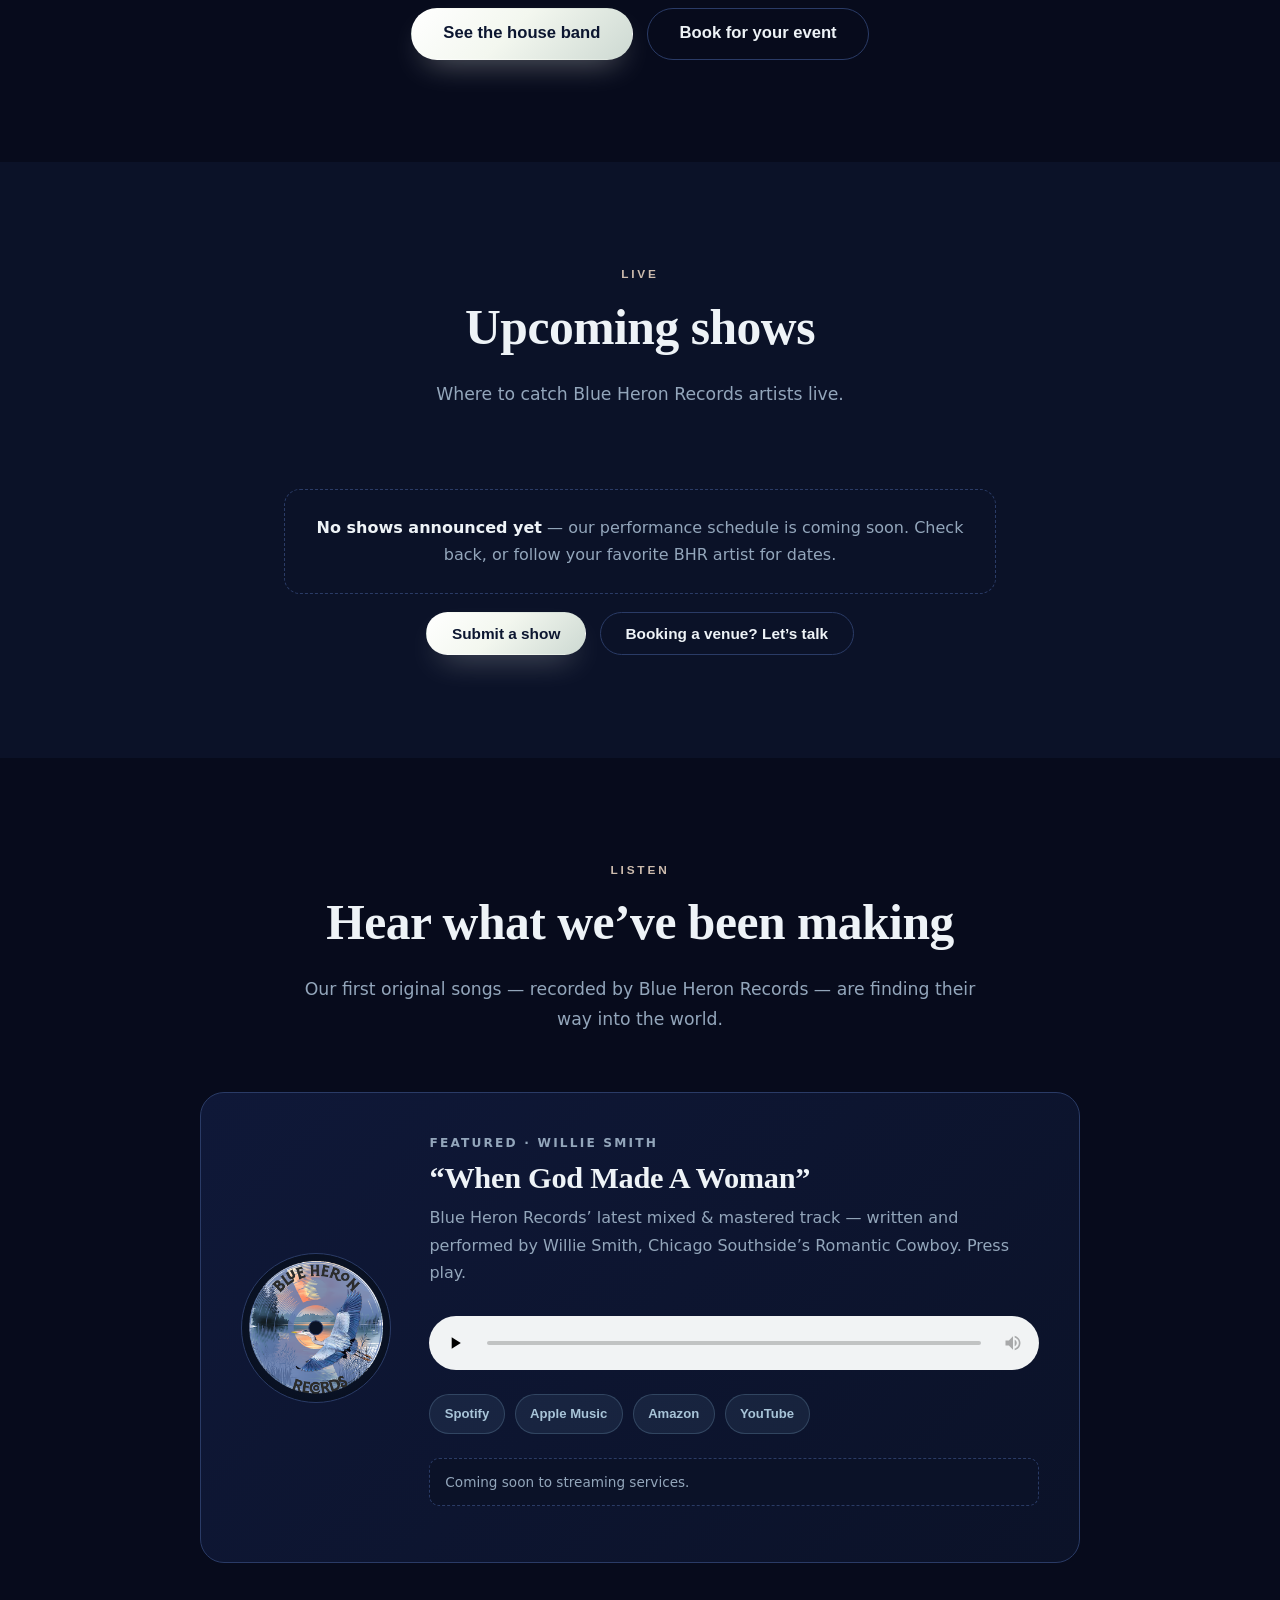
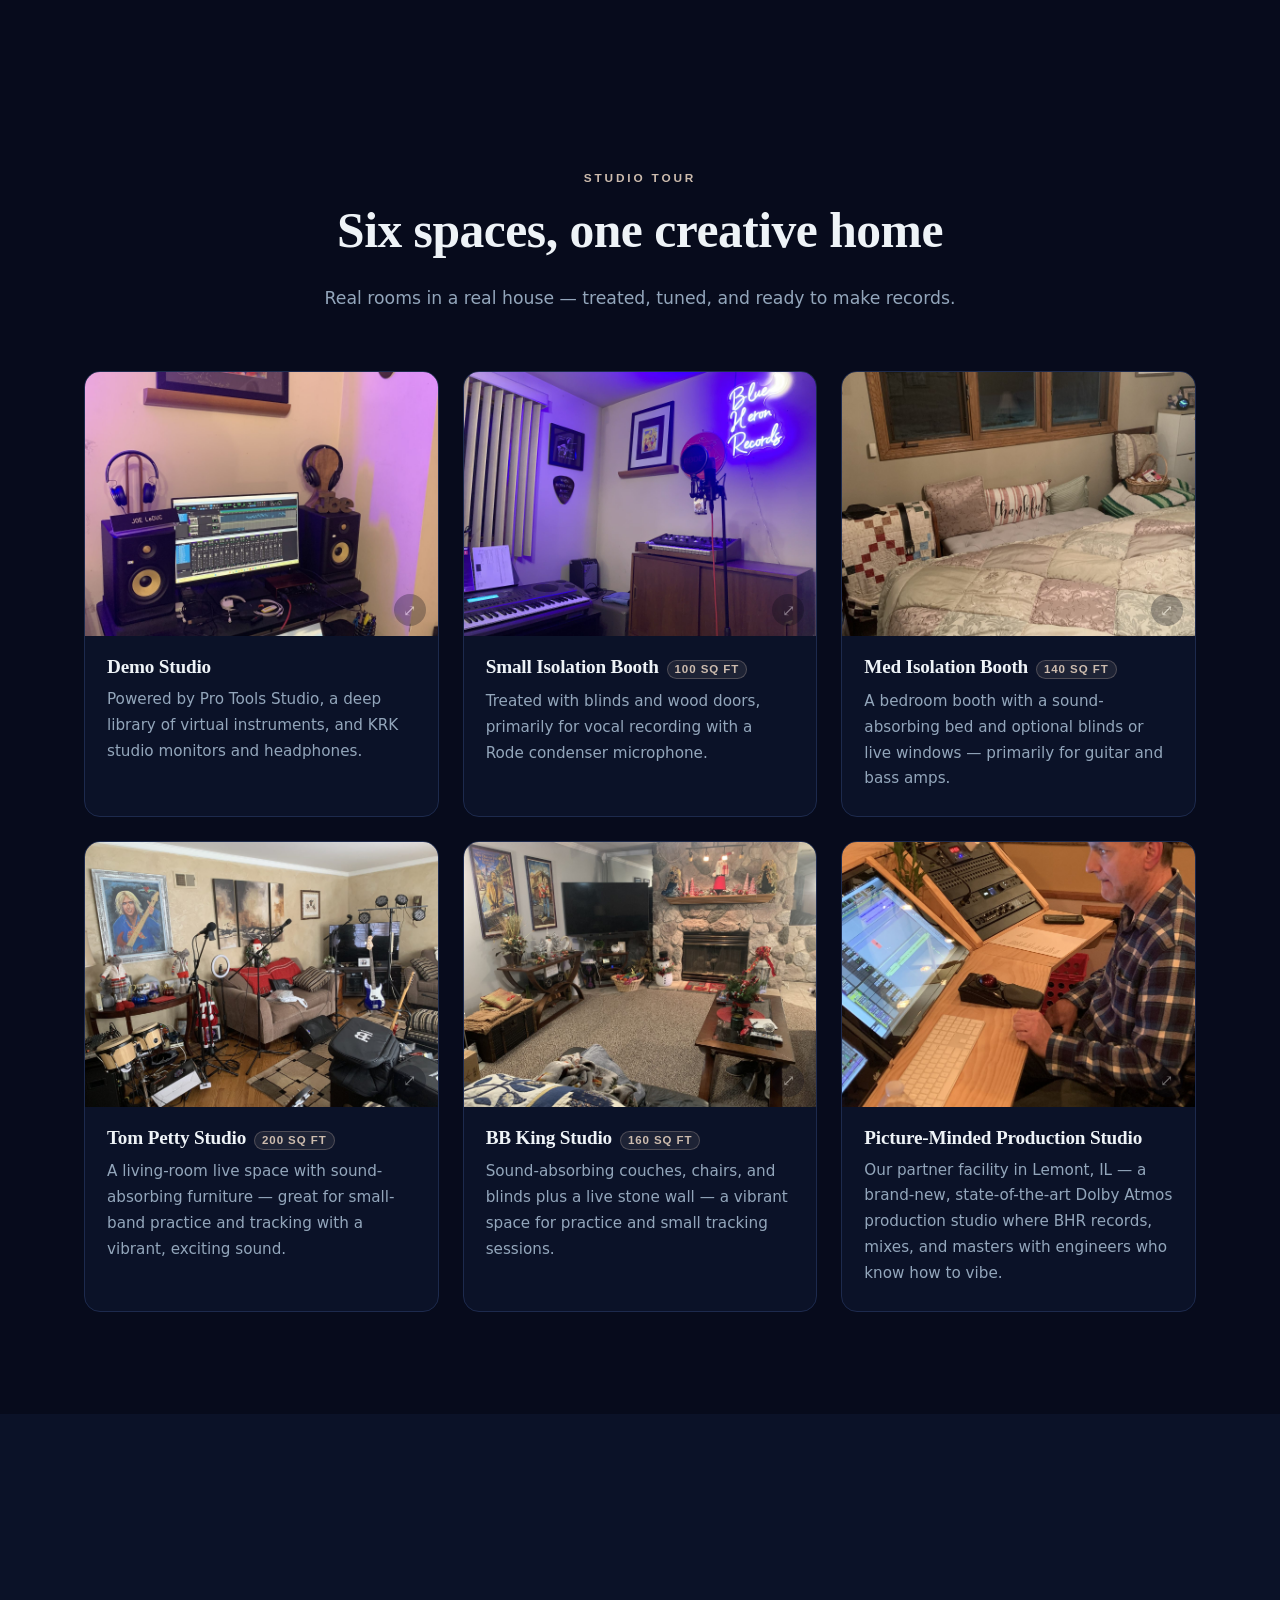
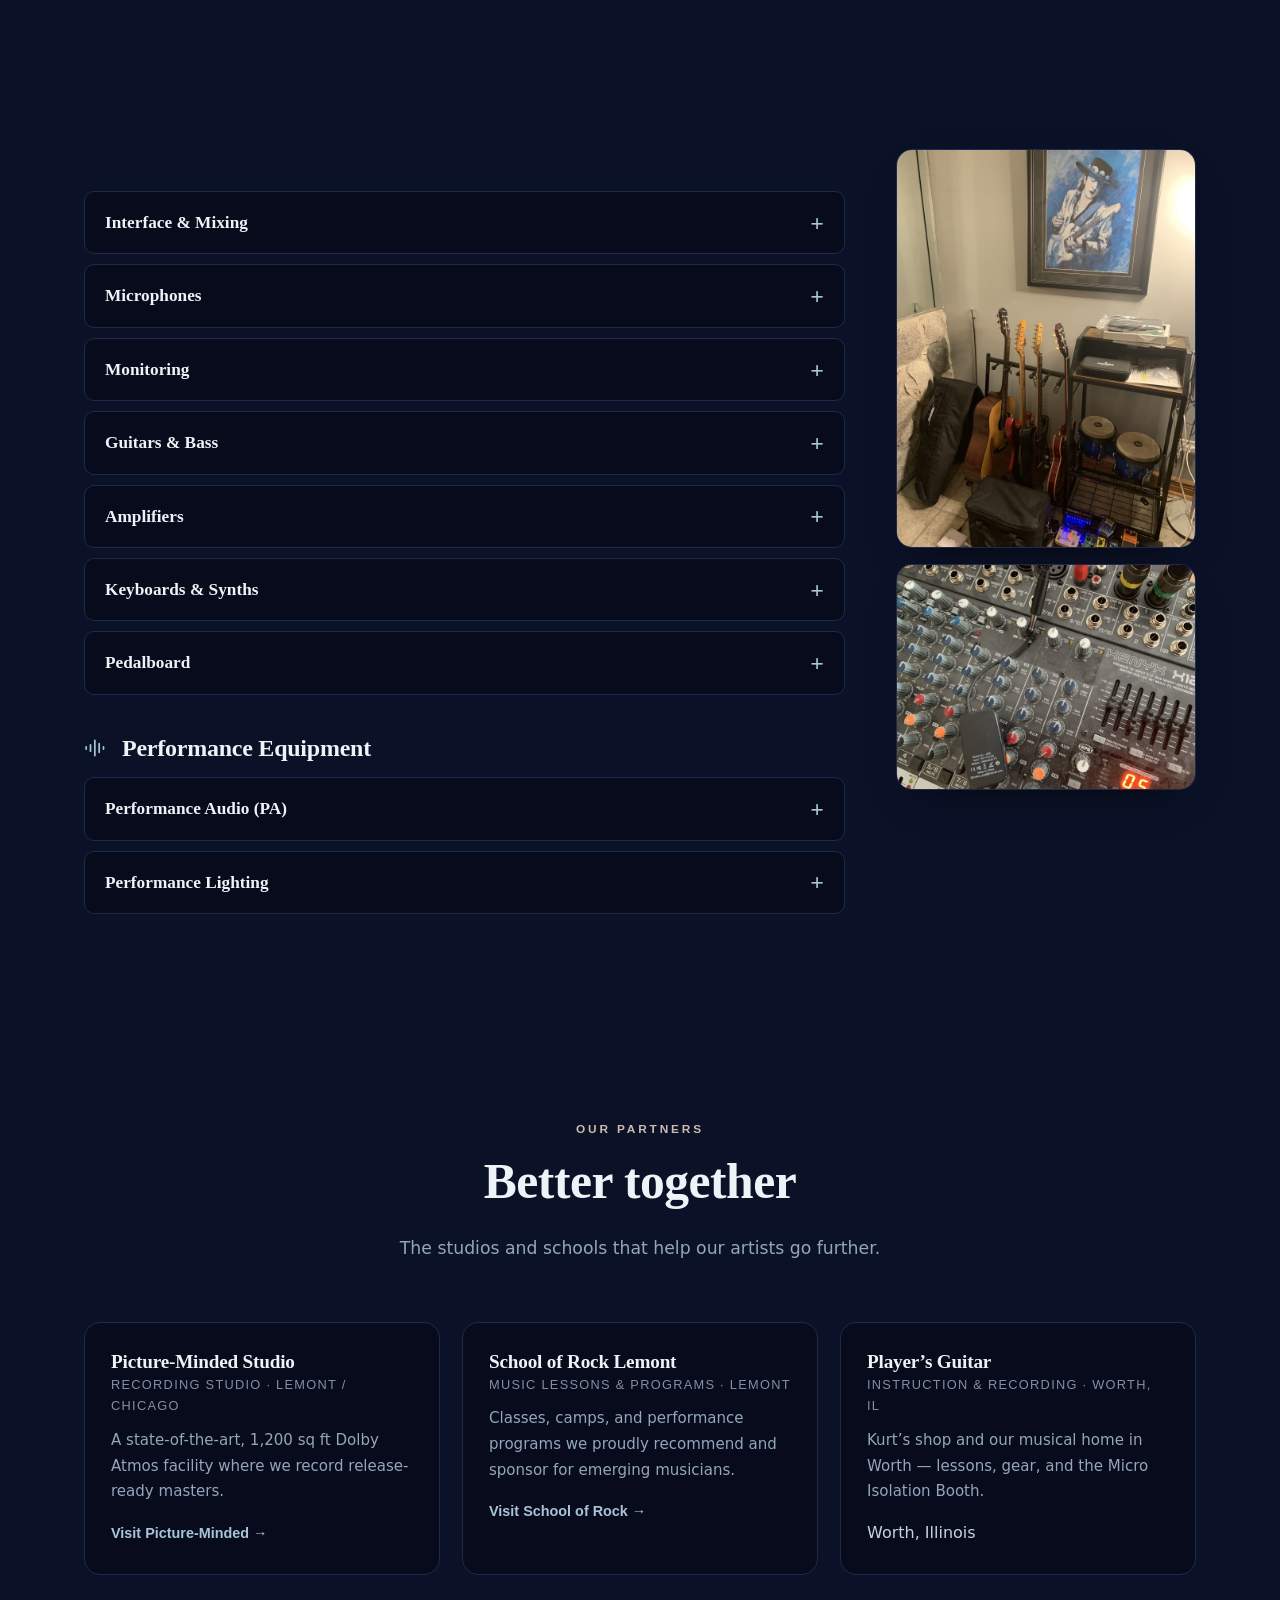
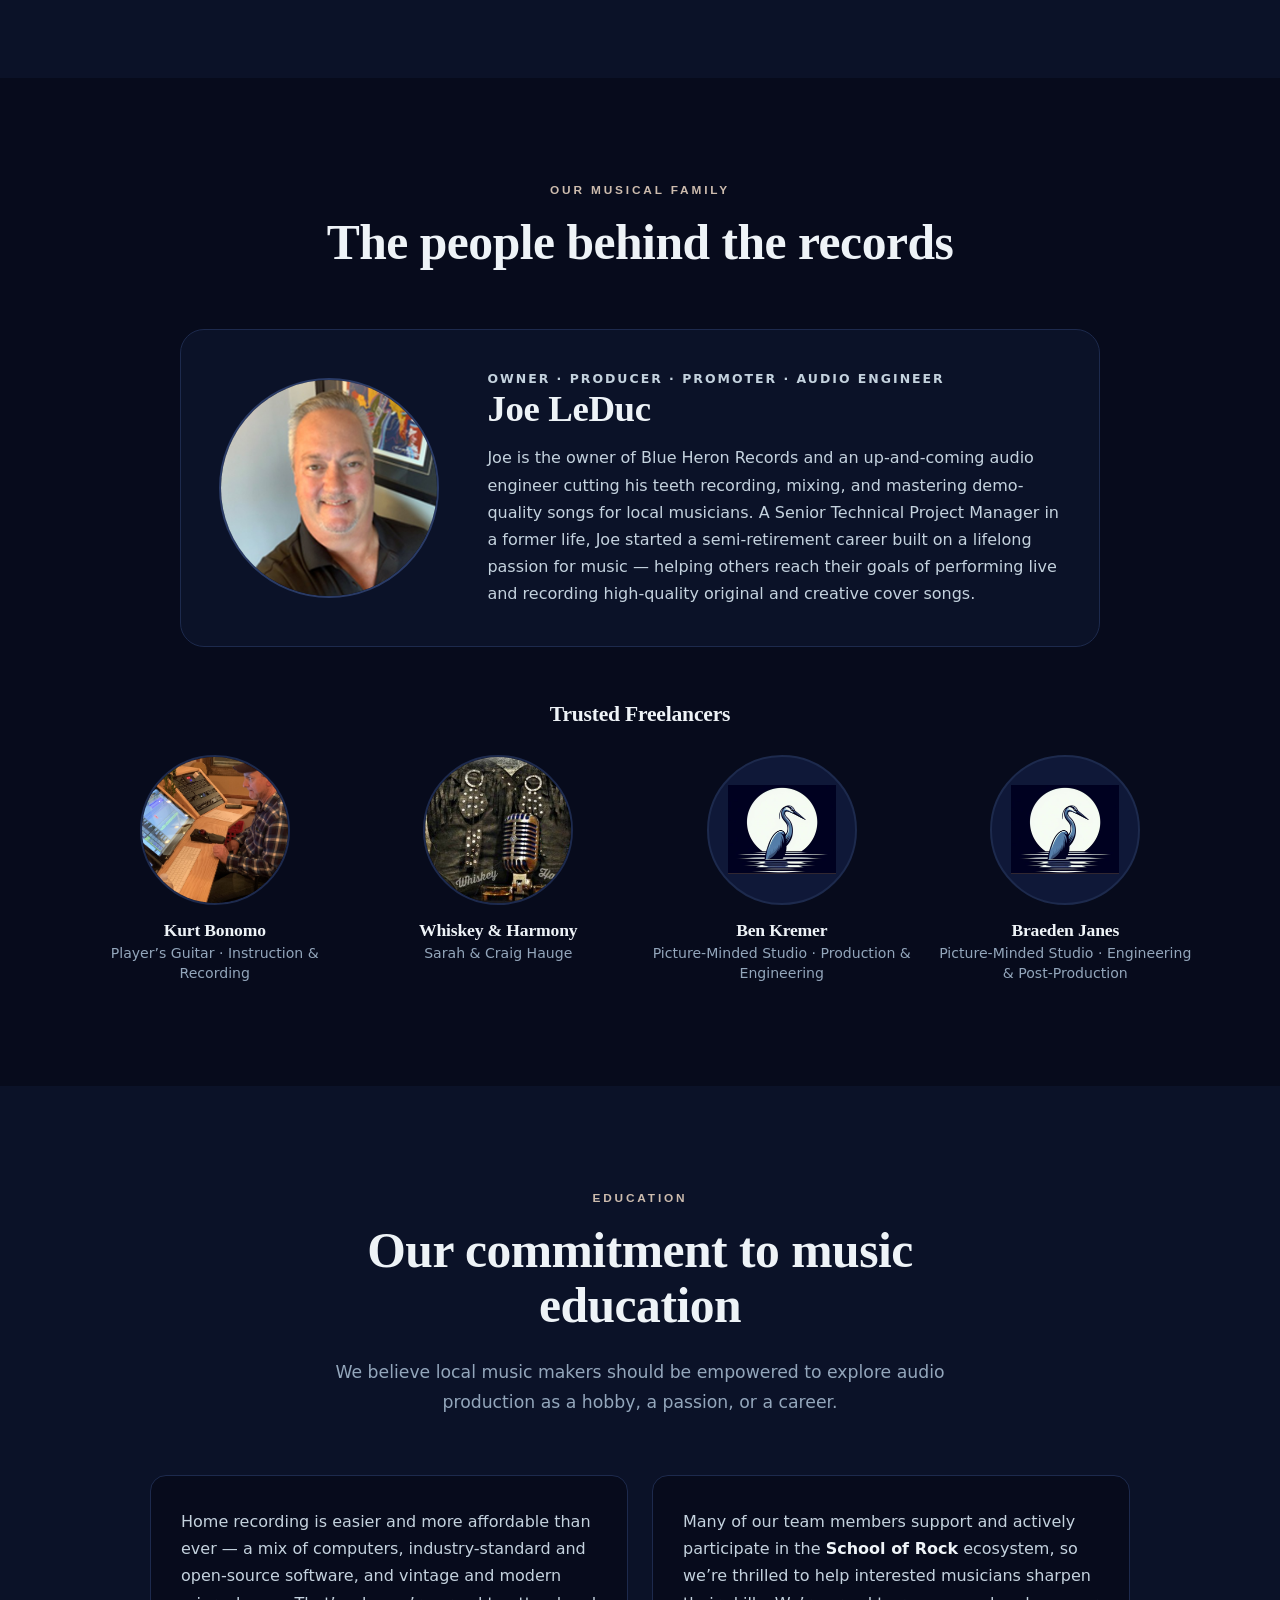
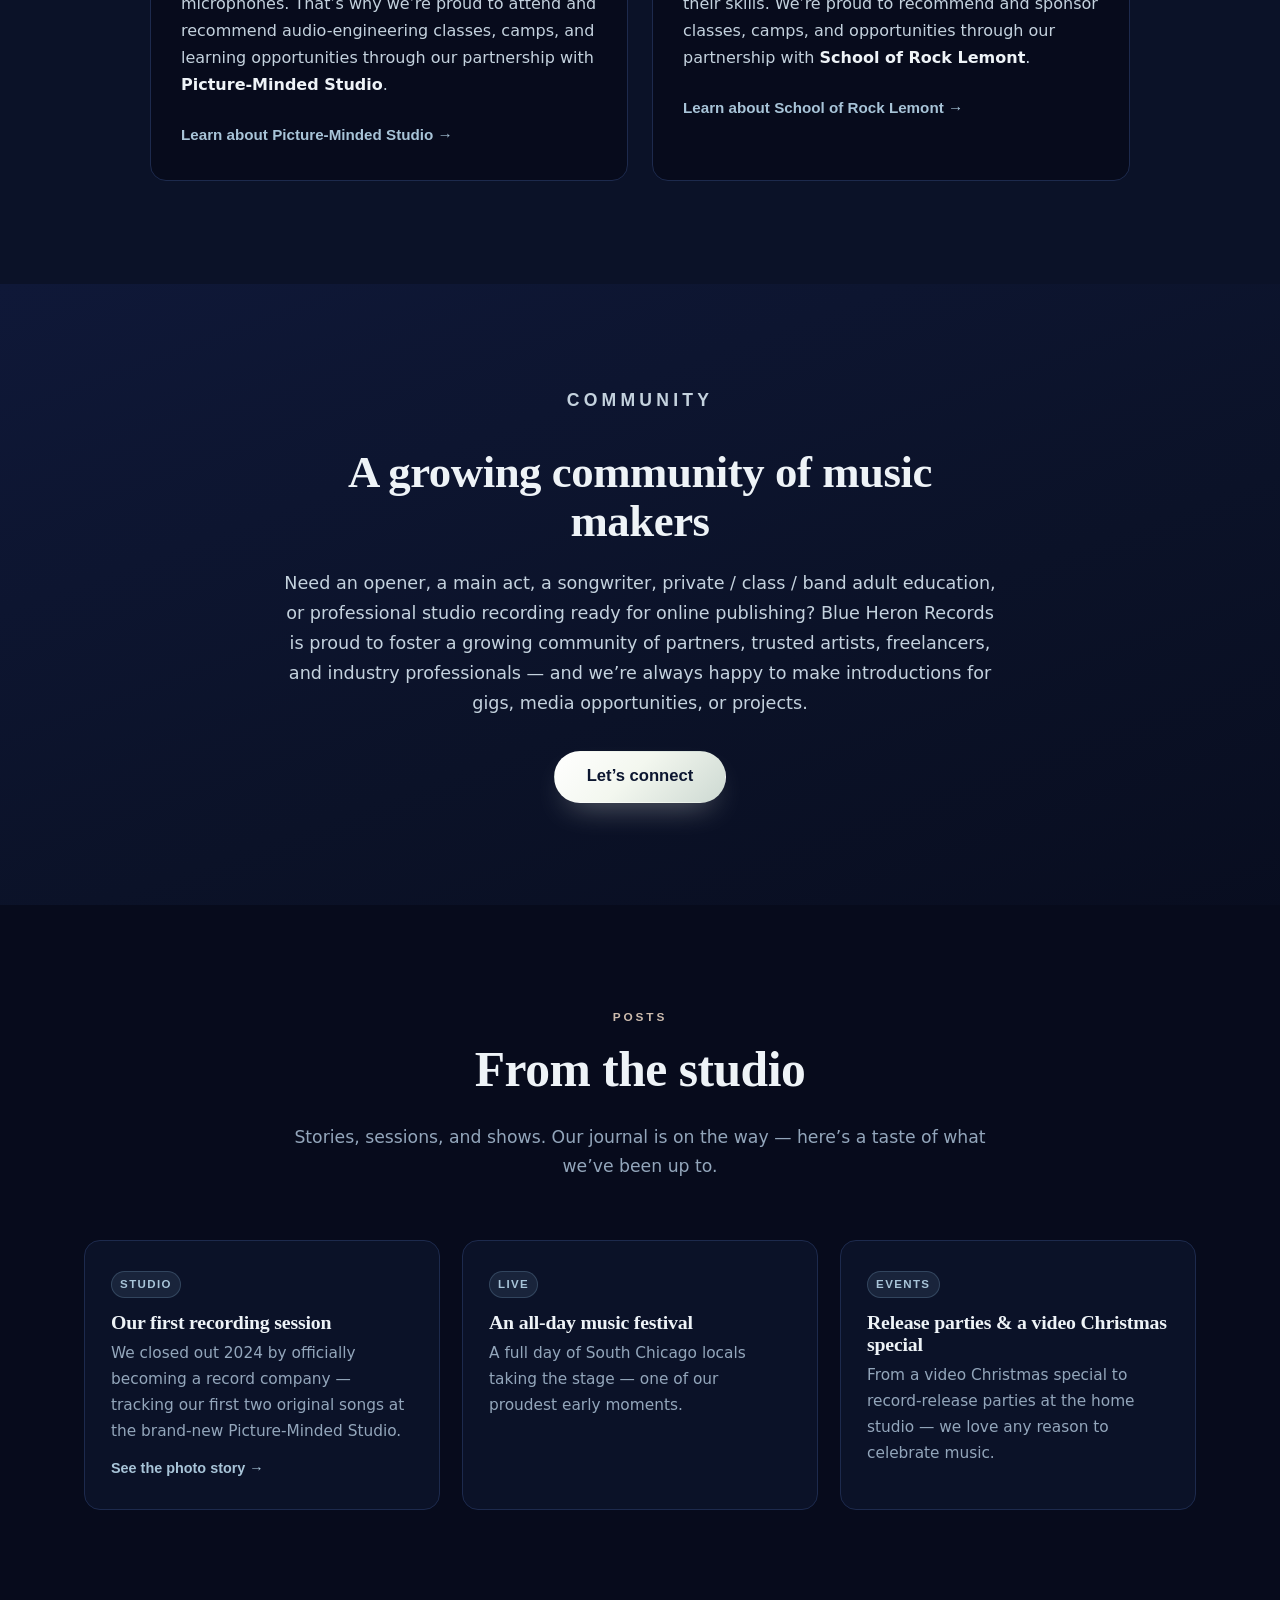
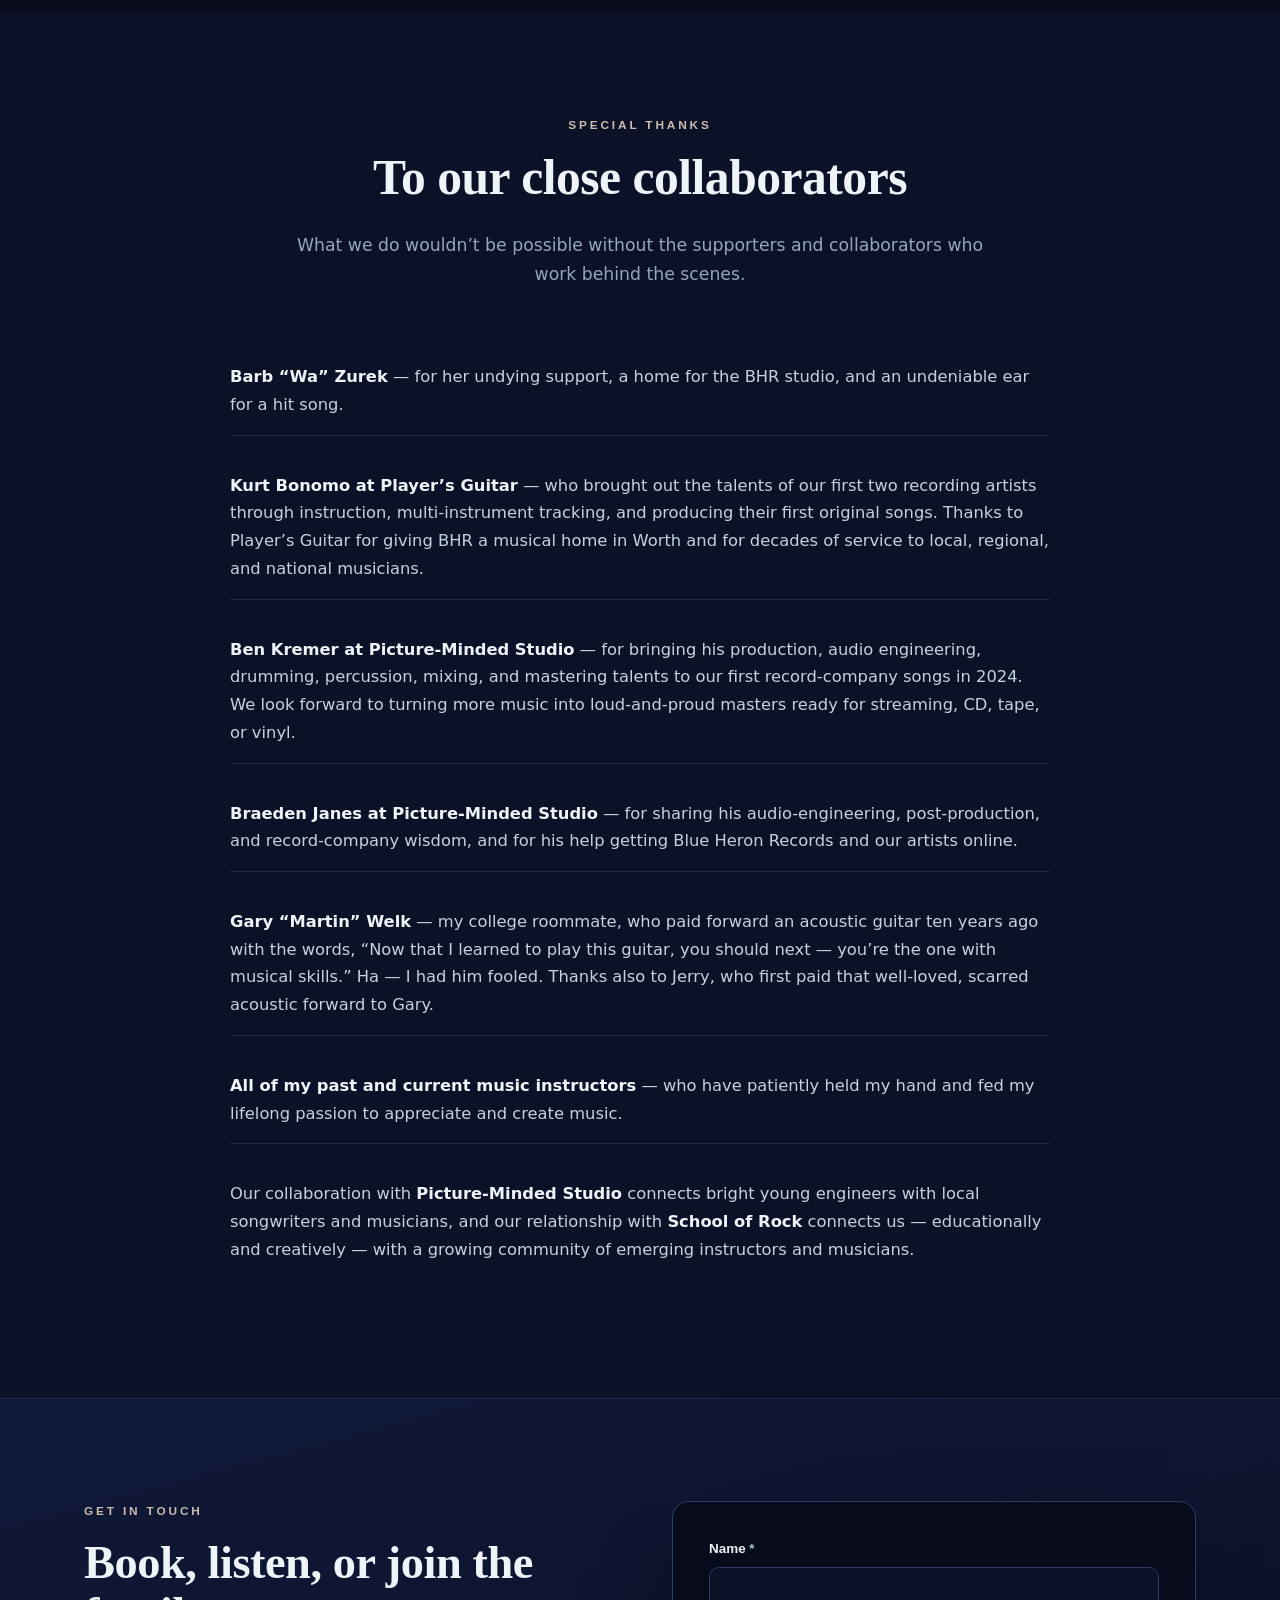
==== commit 120a69b0: "Hero logo: true floating circle, white background removed (precise disc crop) - Measured the logo vi" ====
--- a/index.html
+++ b/index.html
@@ -35,7 +35,7 @@
   <link rel="preconnect" href="https://fonts.gstatic.com" crossorigin />
   <link href="https://fonts.googleapis.com/css2?family=Fraunces:opsz,wght@9..144,400;9..144,500;9..144,600;9..144,700;9..144,900&family=Inter:wght@400;500;600;700&display=swap" rel="stylesheet" />
 
-  <link rel="stylesheet" href="styles.css?v=20260625f" />
+  <link rel="stylesheet" href="styles.css?v=20260625g" />
   <noscript><style>.reveal{opacity:1!important;transform:none!important}</style></noscript>
 
   <script type="application/ld+json">
@@ -93,7 +93,7 @@
       <div class="hero-glow" aria-hidden="true"></div>
       <div class="container hero-content">
         <div class="hero-logo-vid reveal">
-          <video autoplay muted loop playsinline poster="images/logo-hero.png" aria-label="Blue Heron Records — a blue heron in flight over a vinyl record over a lake at sunset">
+          <video autoplay muted loop playsinline poster="images/logo-video-poster.jpg" aria-label="Blue Heron Records — a blue heron in flight over a vinyl record over a lake at sunset">
             <source src="images/logo-video.mp4" type="video/mp4" />
             <img src="images/logo-hero.png" alt="Blue Heron Records — a blue heron in flight over a vinyl record at sunset" width="500" height="500" />
           </video>
--- a/styles.css
+++ b/styles.css
@@ -120,8 +120,11 @@
 .hero { position: relative; min-height: 100svh; display: flex; align-items: center; overflow: hidden; background: radial-gradient(120% 90% at 50% 8%, #0e1838 0%, var(--bg) 60%); text-align: center; }
 .hero-glow { position: absolute; inset: 0; background: radial-gradient(60% 45% at 50% 30%, rgba(168,196,216,.14), transparent 70%); z-index: 1; }
 .hero-content { position: relative; z-index: 3; max-width: 820px; margin: 0 auto; padding: 120px 0 96px; }
-.hero-logo-vid { width: min(460px, 84vw); aspect-ratio: 1; margin: 0 auto 8px; border-radius: 28px; overflow: hidden; box-shadow: 0 26px 70px rgba(0,0,0,.55); background: #0b1326; }
-.hero-logo-vid video, .hero-logo-vid img { width: 100%; height: 100%; object-fit: contain; display: block; }
+/* The logo video is 640x640 with a white background; the actual disc is ~534px wide,
+   centered at (292,288) — up & left of frame center. We position the video so the disc
+   fills the circular frame exactly (no white, centered). */
+.hero-logo-vid { position: relative; width: min(480px, 84vw); aspect-ratio: 1; margin: 0 auto 8px; border-radius: 50%; overflow: hidden; filter: drop-shadow(0 24px 60px rgba(0,0,0,.55)); background: #0b1326; }
+.hero-logo-vid video, .hero-logo-vid img { position: absolute; width: 120%; height: 120%; left: -4.75%; top: -4%; object-fit: cover; display: block; }
 .hero .eyebrow { color: var(--sand); margin-top: 26px; }
 .hero h1 { position: absolute; width: 1px; height: 1px; overflow: hidden; clip: rect(0 0 0 0); }  /* logo carries the name; keep h1 for a11y */
 .hero-sub { font-size: clamp(1.08rem, 2.1vw, 1.3rem); max-width: 600px; margin: 0 auto 2rem; color: var(--cream); opacity: .92; }
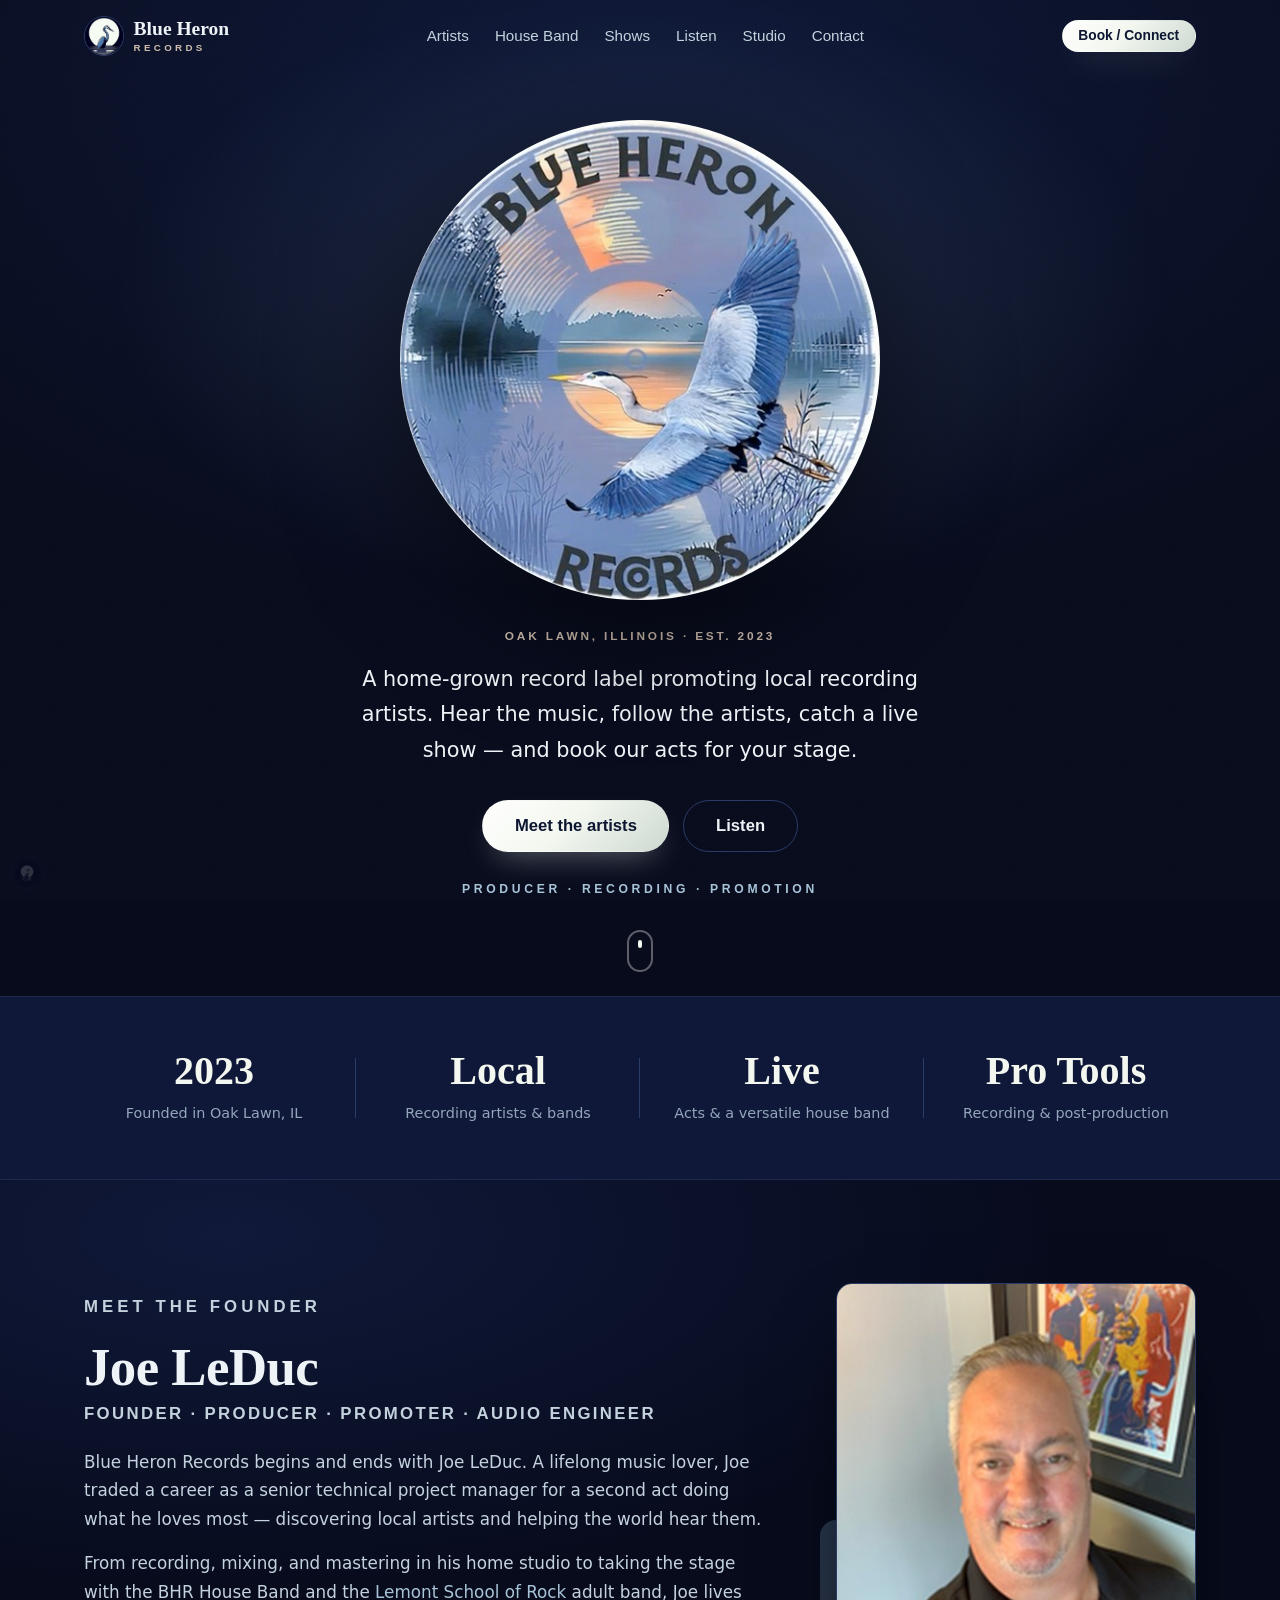
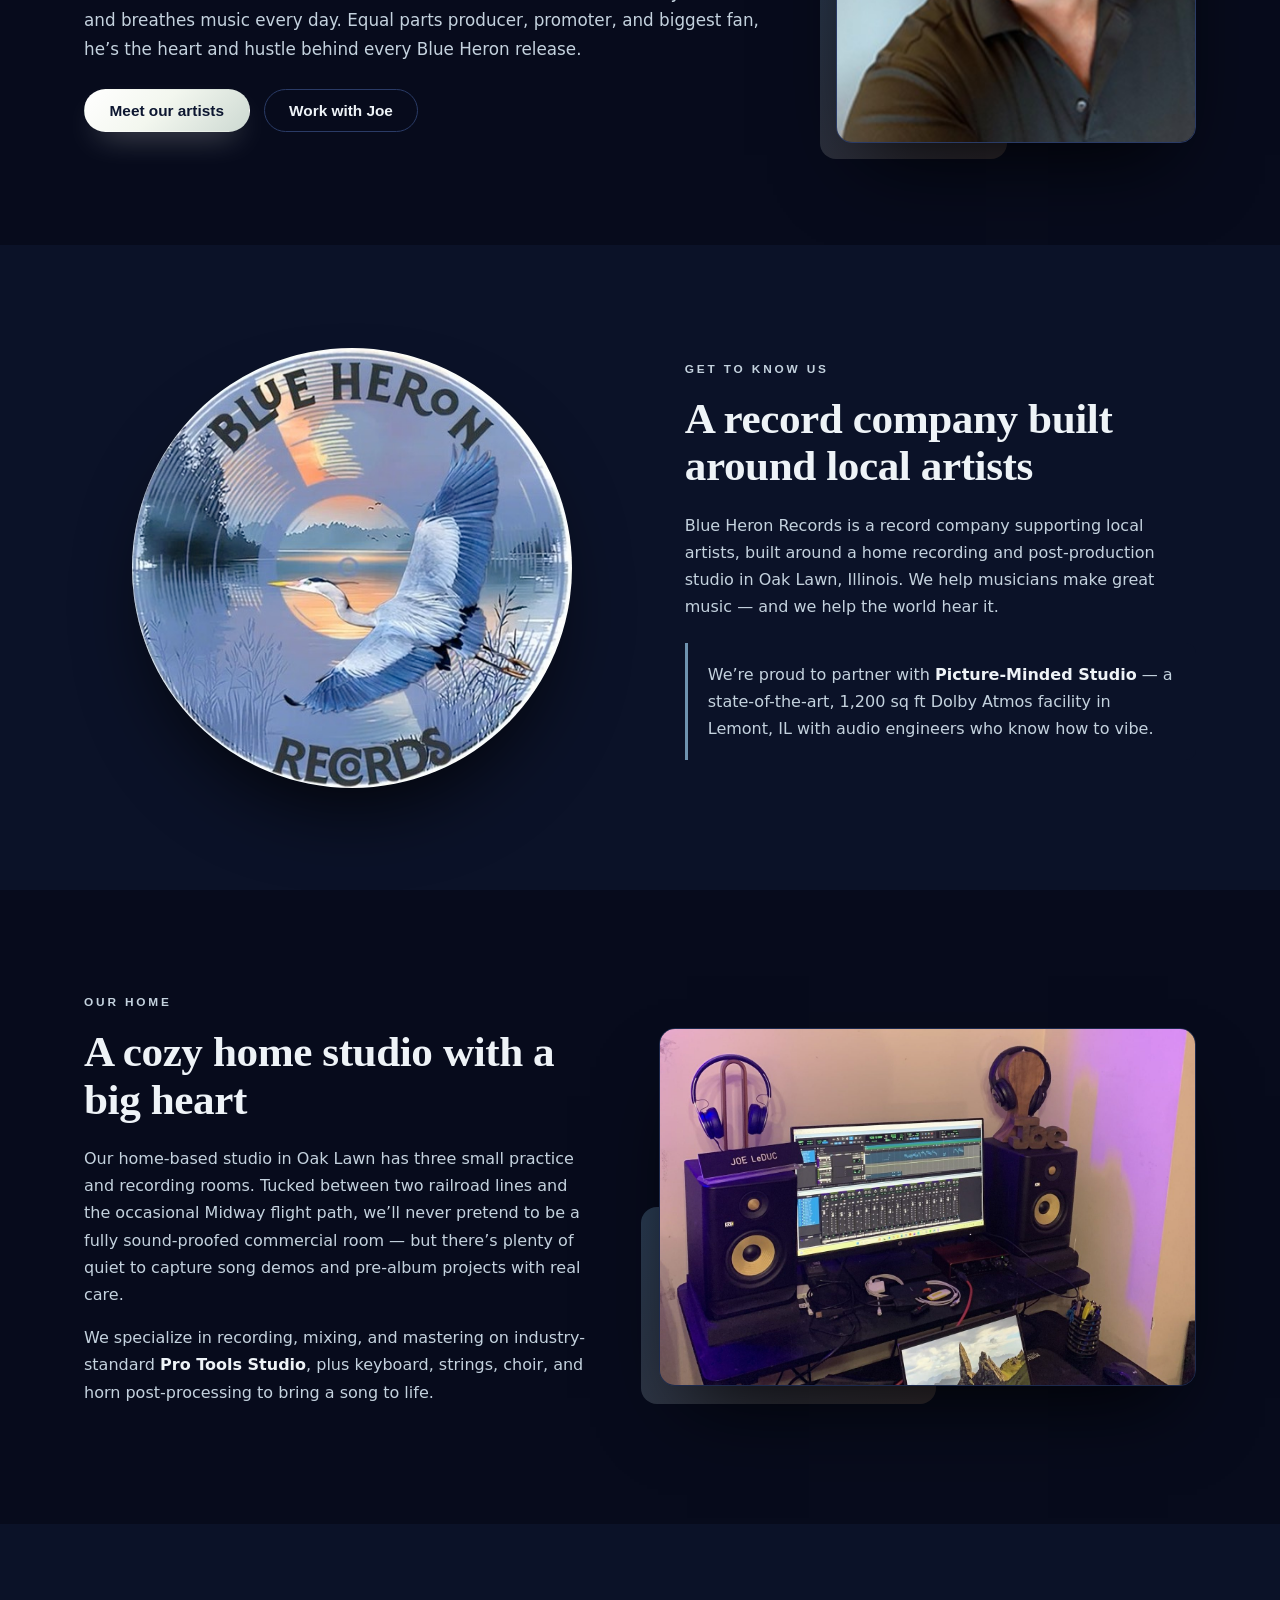
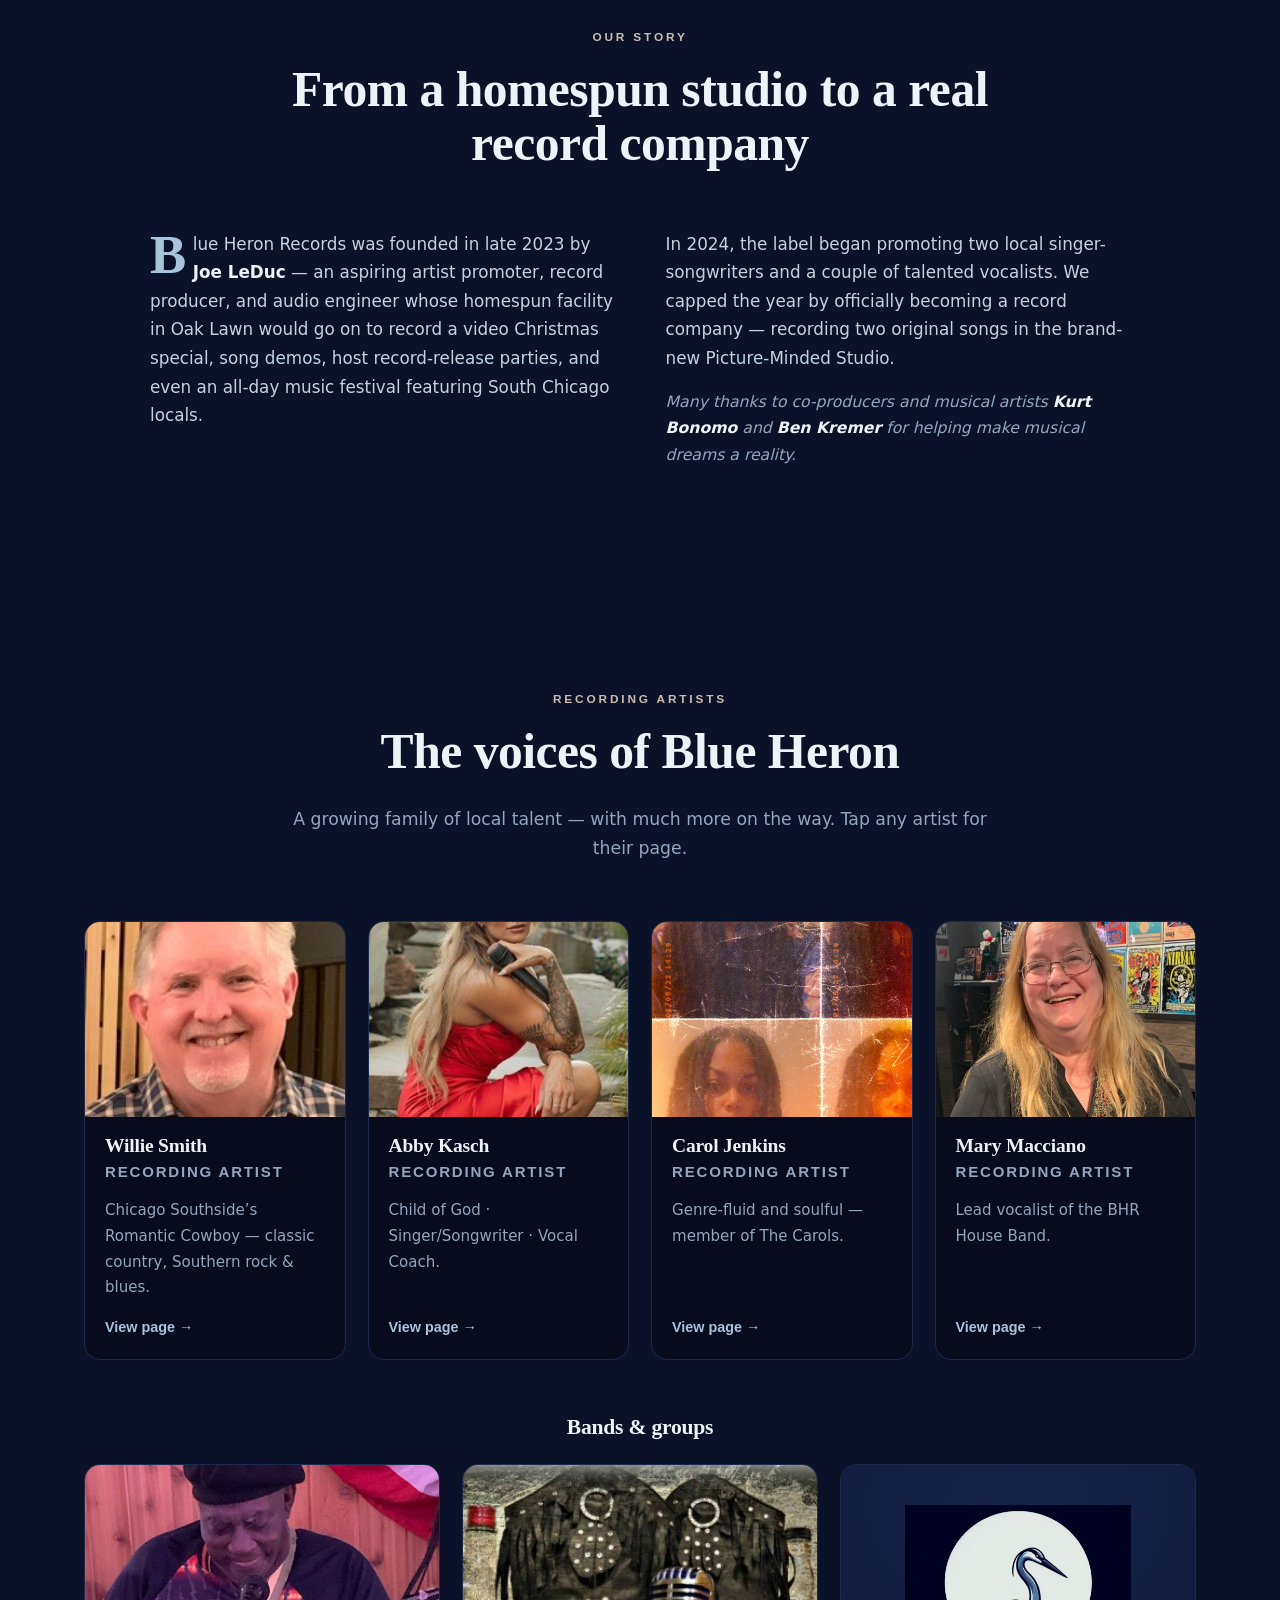
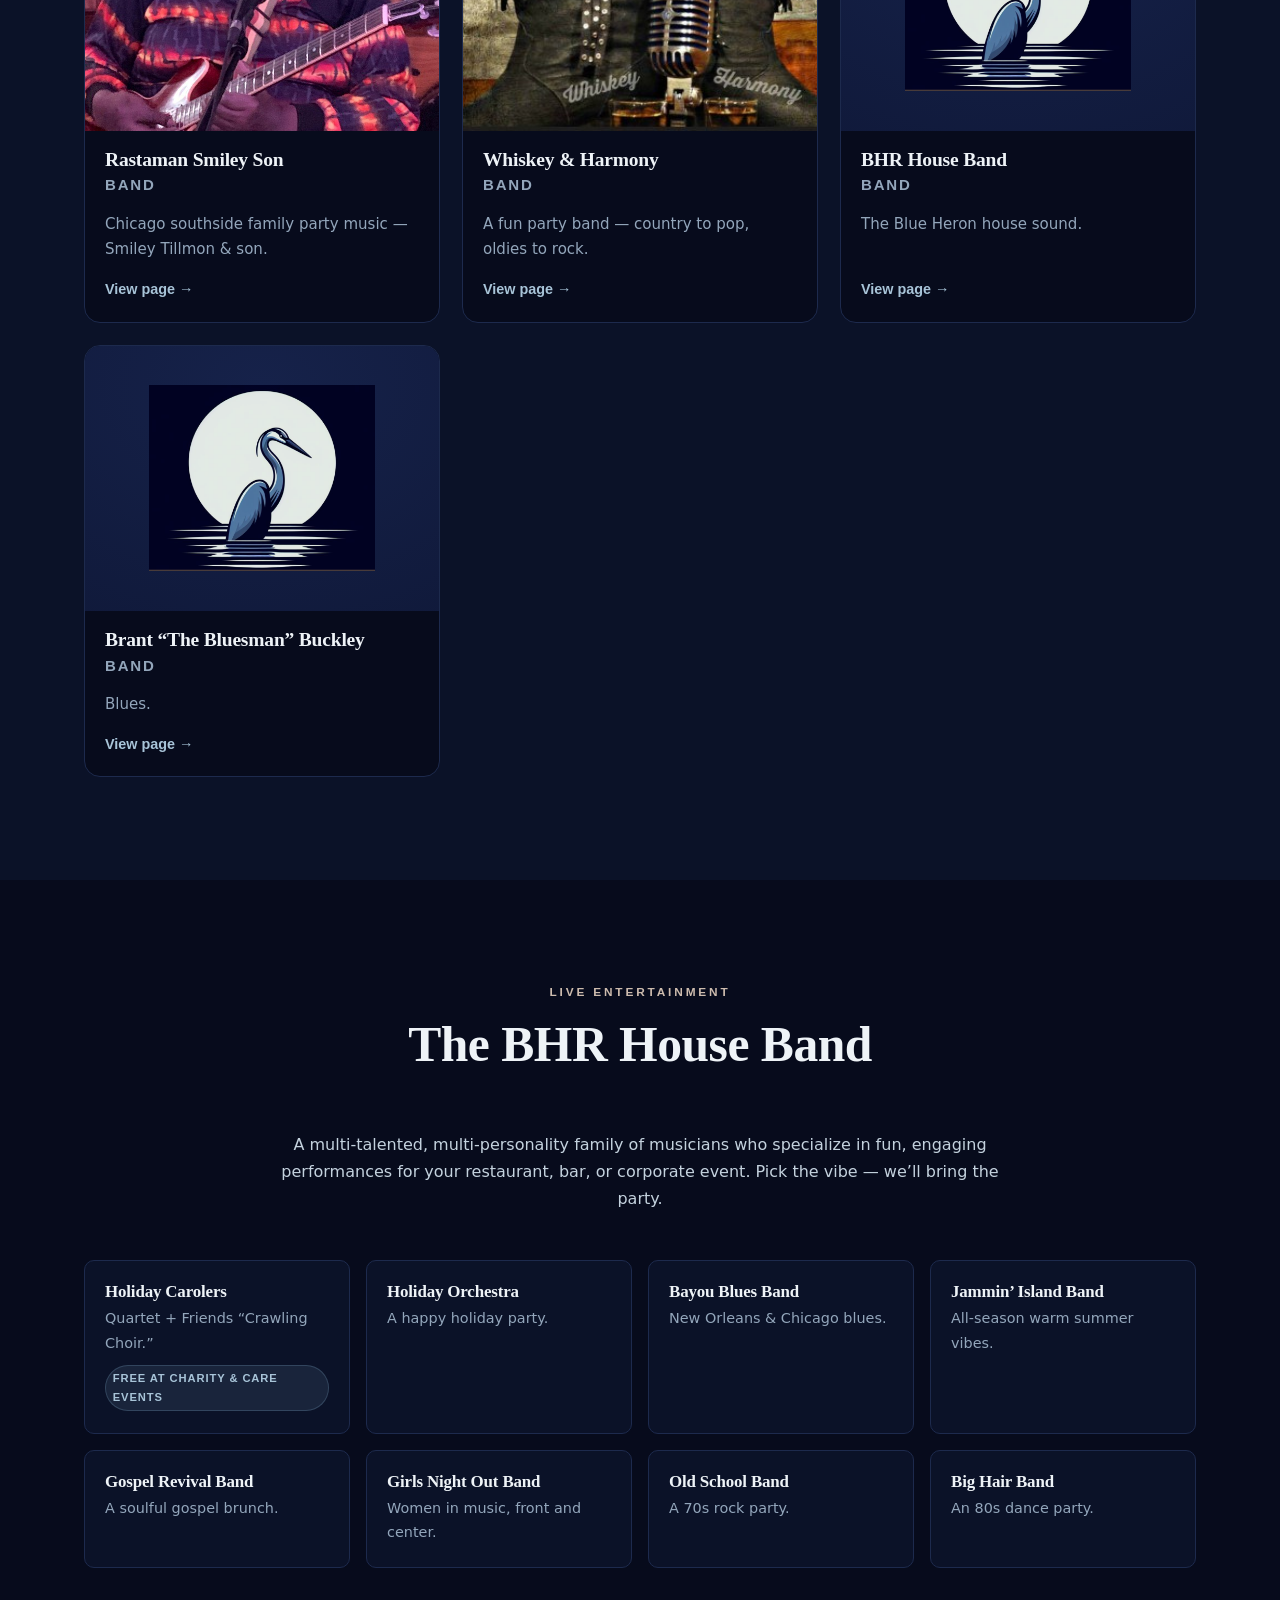
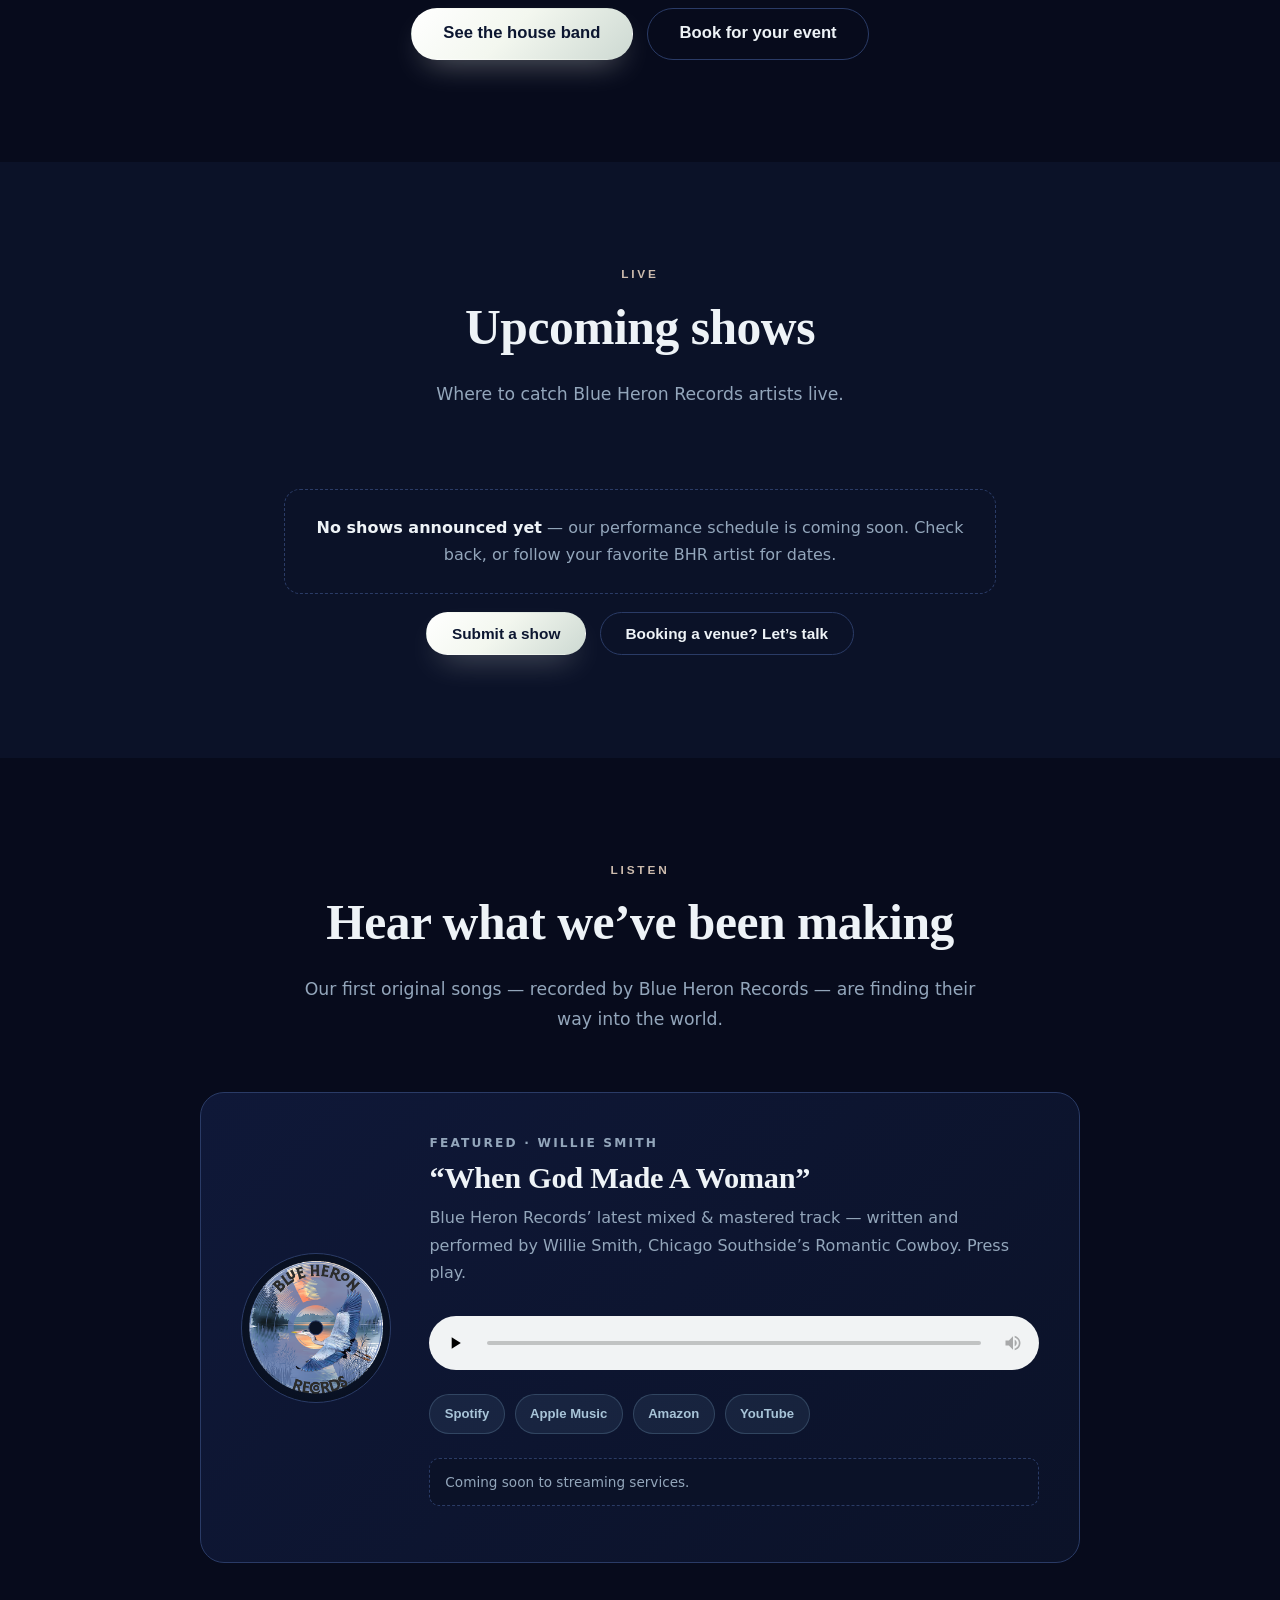
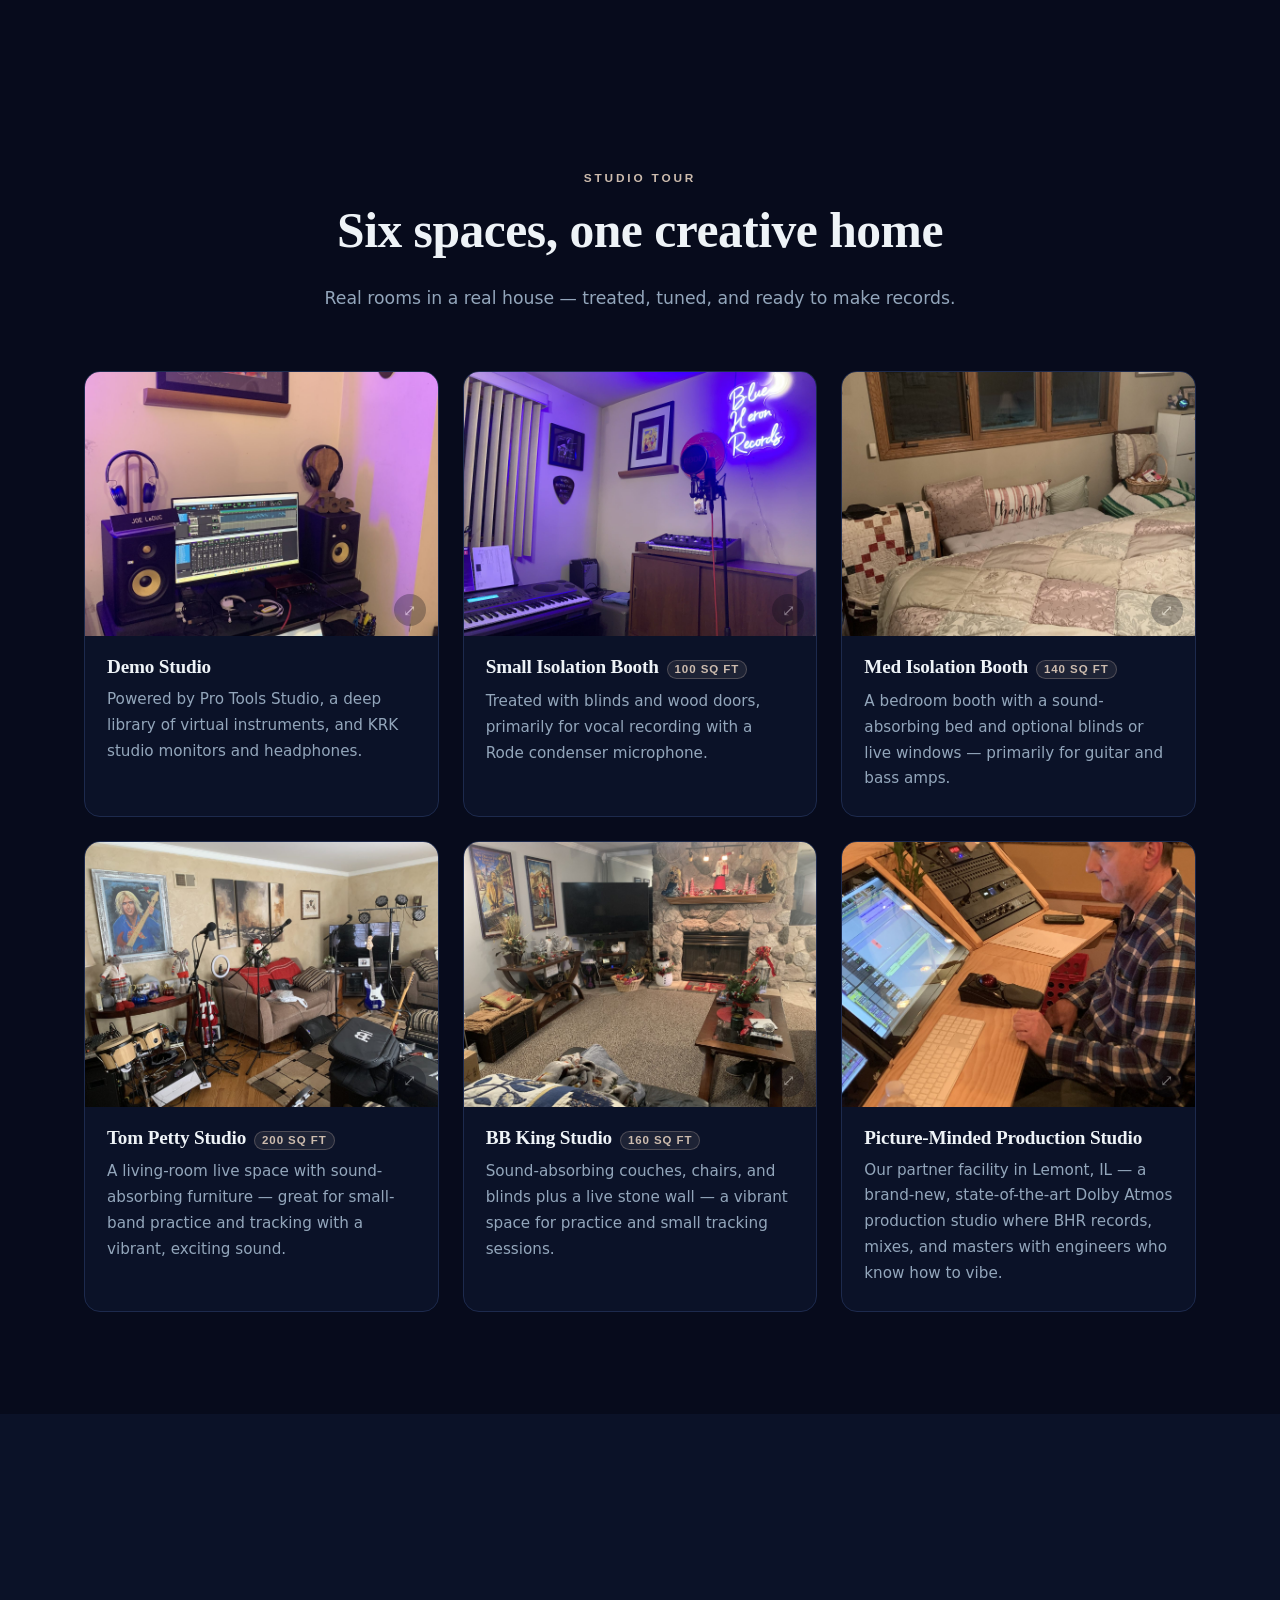
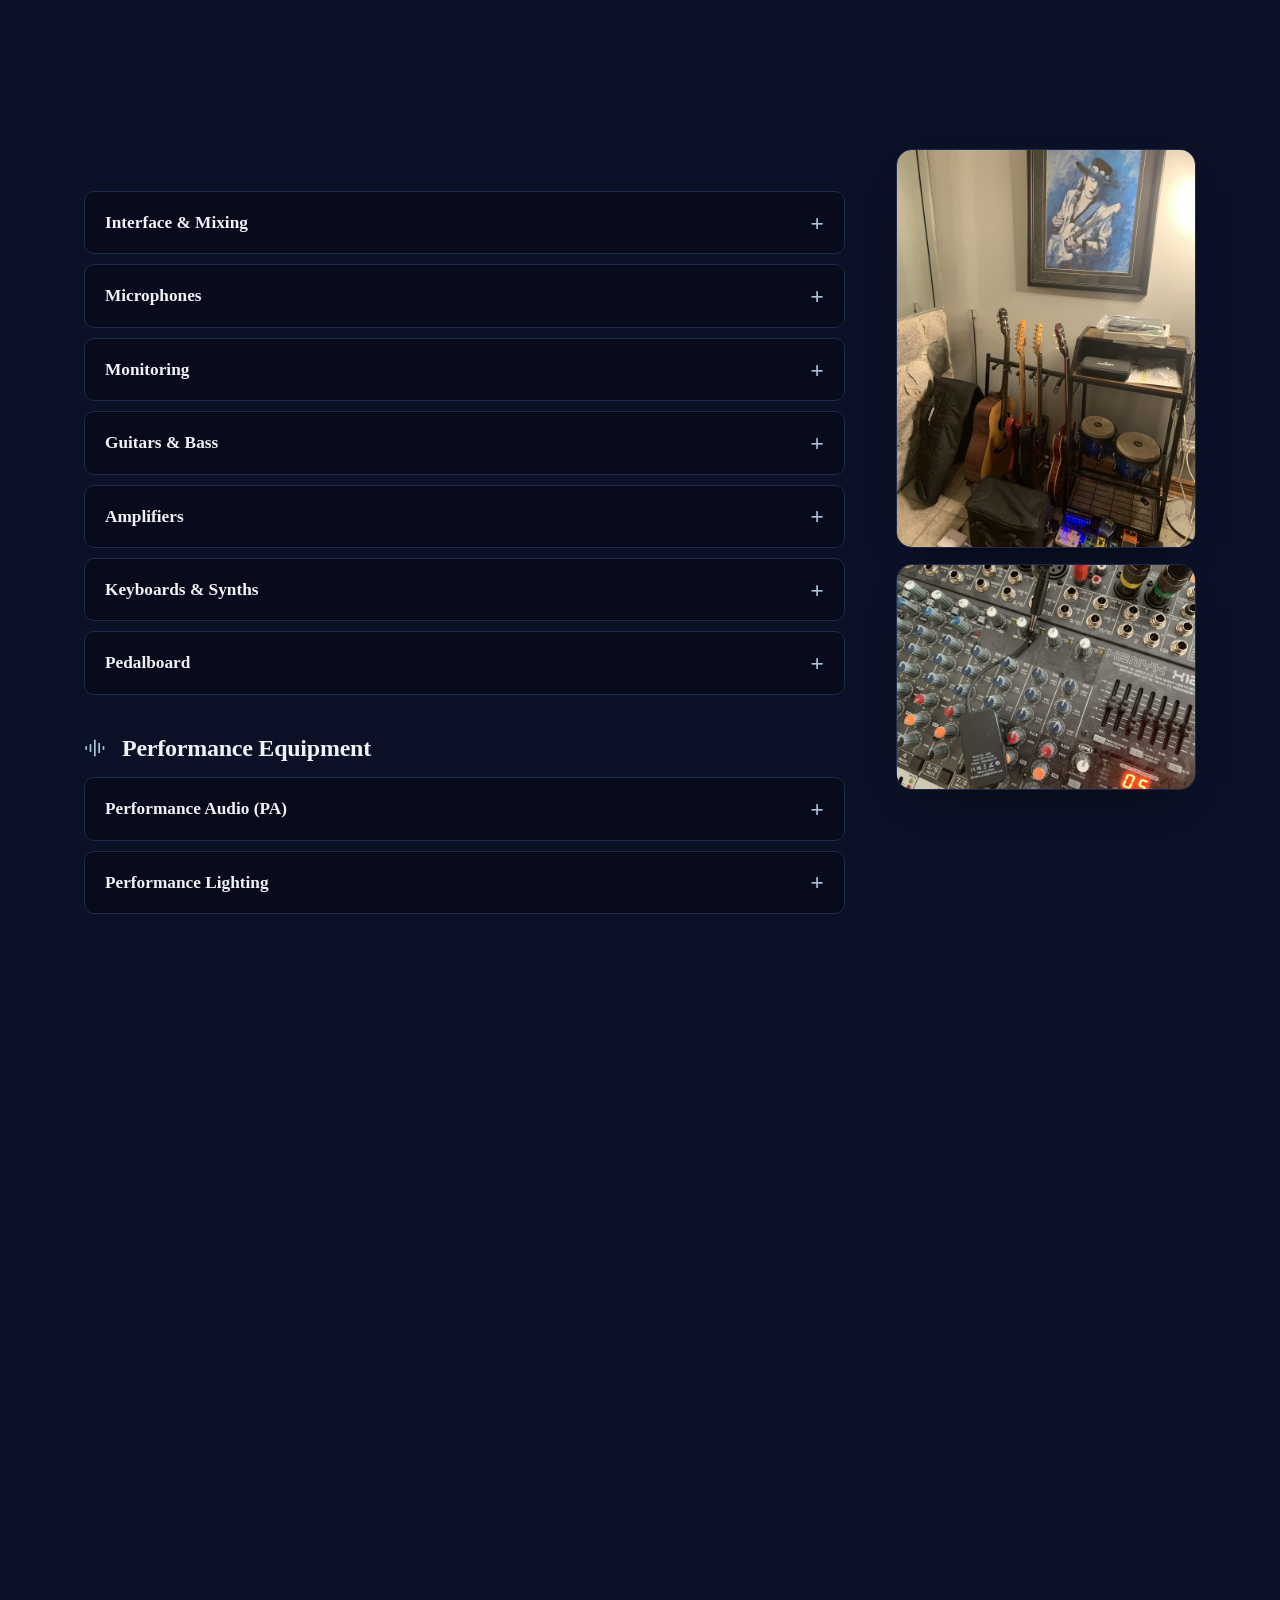
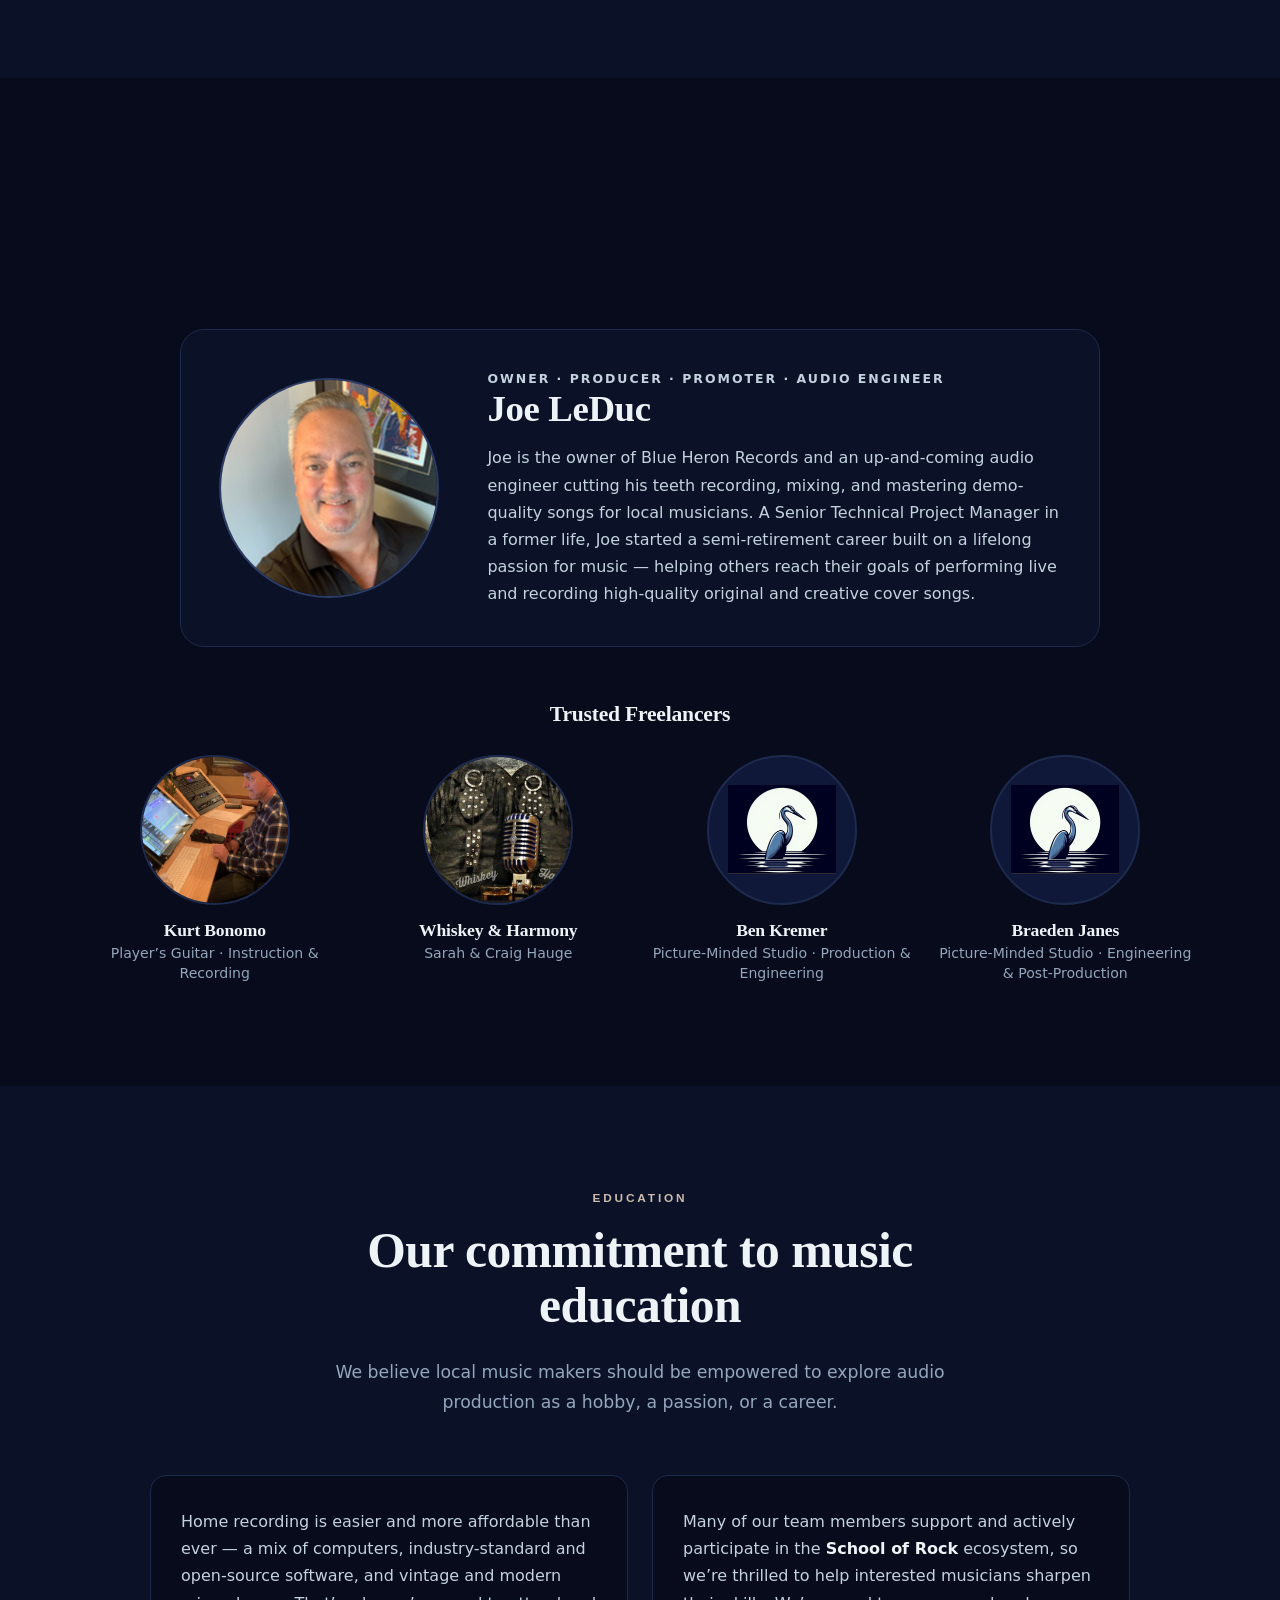
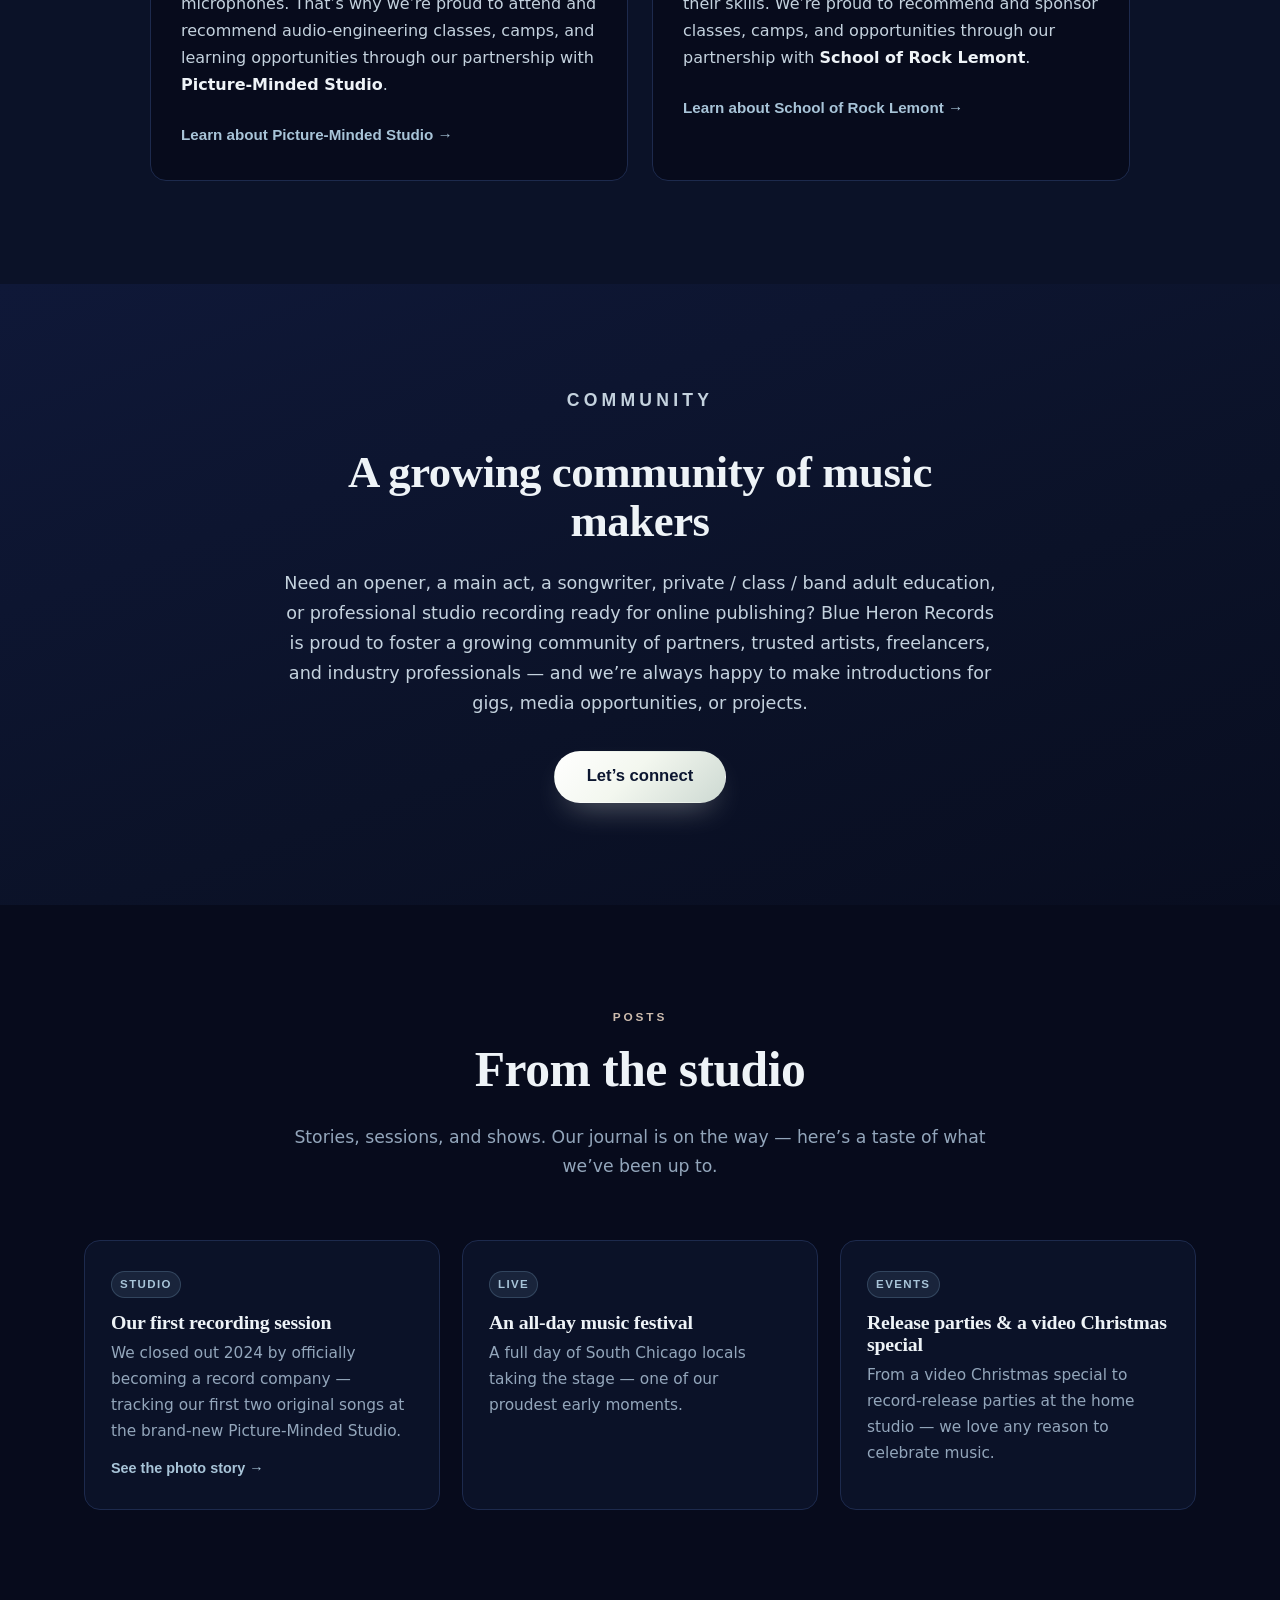
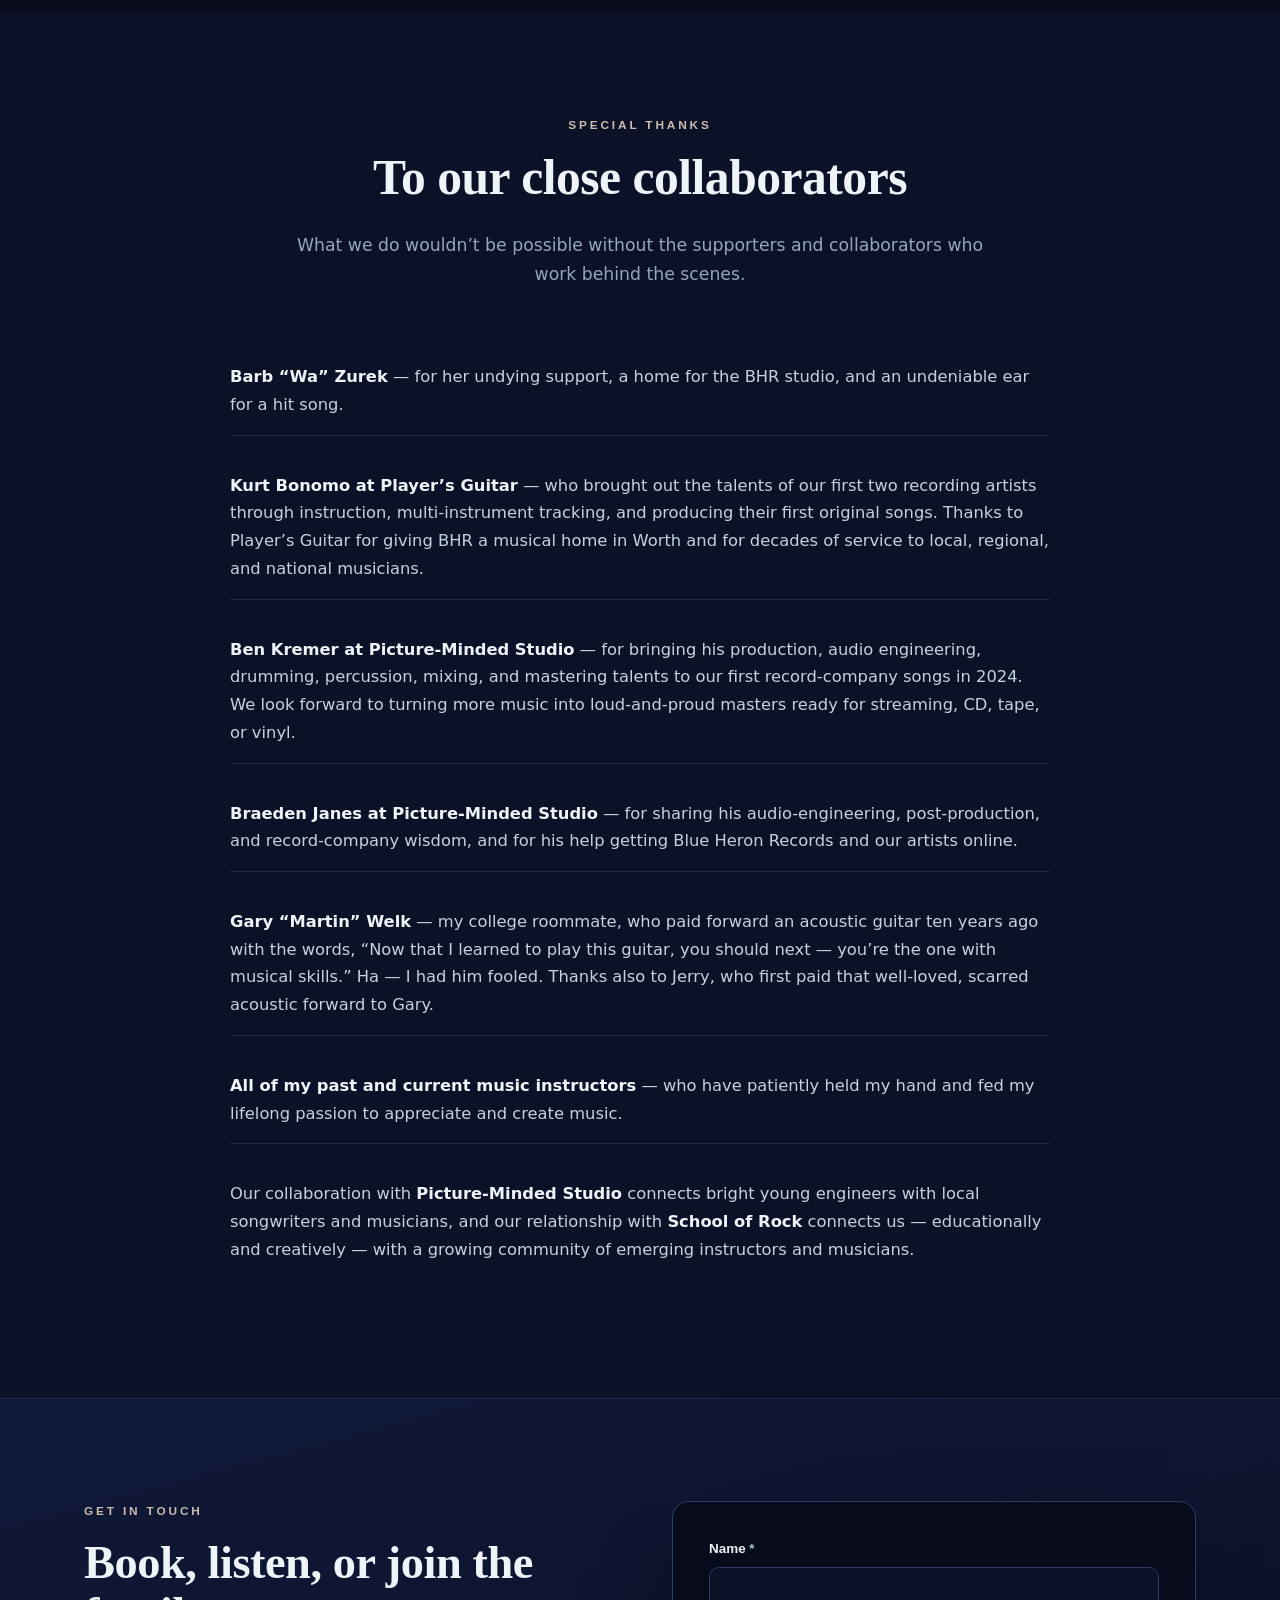
==== commit e48396aa: "Get to Know Us logo: same floating-circle crop (remove white card) Applied the hero's precise disc c" ====
--- a/index.html
+++ b/index.html
@@ -35,7 +35,7 @@
   <link rel="preconnect" href="https://fonts.gstatic.com" crossorigin />
   <link href="https://fonts.googleapis.com/css2?family=Fraunces:opsz,wght@9..144,400;9..144,500;9..144,600;9..144,700;9..144,900&family=Inter:wght@400;500;600;700&display=swap" rel="stylesheet" />
 
-  <link rel="stylesheet" href="styles.css?v=20260625g" />
+  <link rel="stylesheet" href="styles.css?v=20260625h" />
   <noscript><style>.reveal{opacity:1!important;transform:none!important}</style></noscript>
 
   <script type="application/ld+json">
--- a/styles.css
+++ b/styles.css
@@ -152,8 +152,9 @@
 .split-media img.studio-shot { aspect-ratio: 3 / 2; height: auto; }
 .split-media::after { content: ""; position: absolute; inset: auto auto -18px -18px; width: 55%; height: 55%; border-radius: var(--radius); background: linear-gradient(135deg, var(--heron-deep), var(--taupe)); z-index: -1; opacity: .55; }
 .split-media.no-deco::after { display: none; }
-.logo-round { aspect-ratio: 1; border-radius: var(--radius); overflow: hidden; box-shadow: var(--shadow-lg); border: 1px solid var(--line-2); max-width: 440px; margin: 0 auto; background: #0a1326; }
-.logo-round video { width: 100%; height: 100%; object-fit: contain; display: block; border: none; border-radius: 0; box-shadow: none; }
+.logo-round { position: relative; aspect-ratio: 1; border-radius: 50%; overflow: hidden; box-shadow: var(--shadow-lg); max-width: 440px; margin: 0 auto; background: #0a1326; }
+/* Crop to the disc (534px @ 292,288 in the 640 frame) so it's a clean circle, no white. */
+.logo-round video, .logo-round img { position: absolute; width: 120%; height: 120%; left: -4.75%; top: -4%; object-fit: cover; display: block; border: none; border-radius: 0; box-shadow: none; }
 .split-text h2 { font-size: clamp(1.9rem, 3.8vw, 2.7rem); }
 .split-text p { color: var(--soft); }
 .callout { margin-top: 1.4rem; padding: 18px 20px; border-left: 3px solid var(--heron); background: var(--bg-2); border-radius: 0 var(--radius-sm) var(--radius-sm) 0; color: var(--muted); }
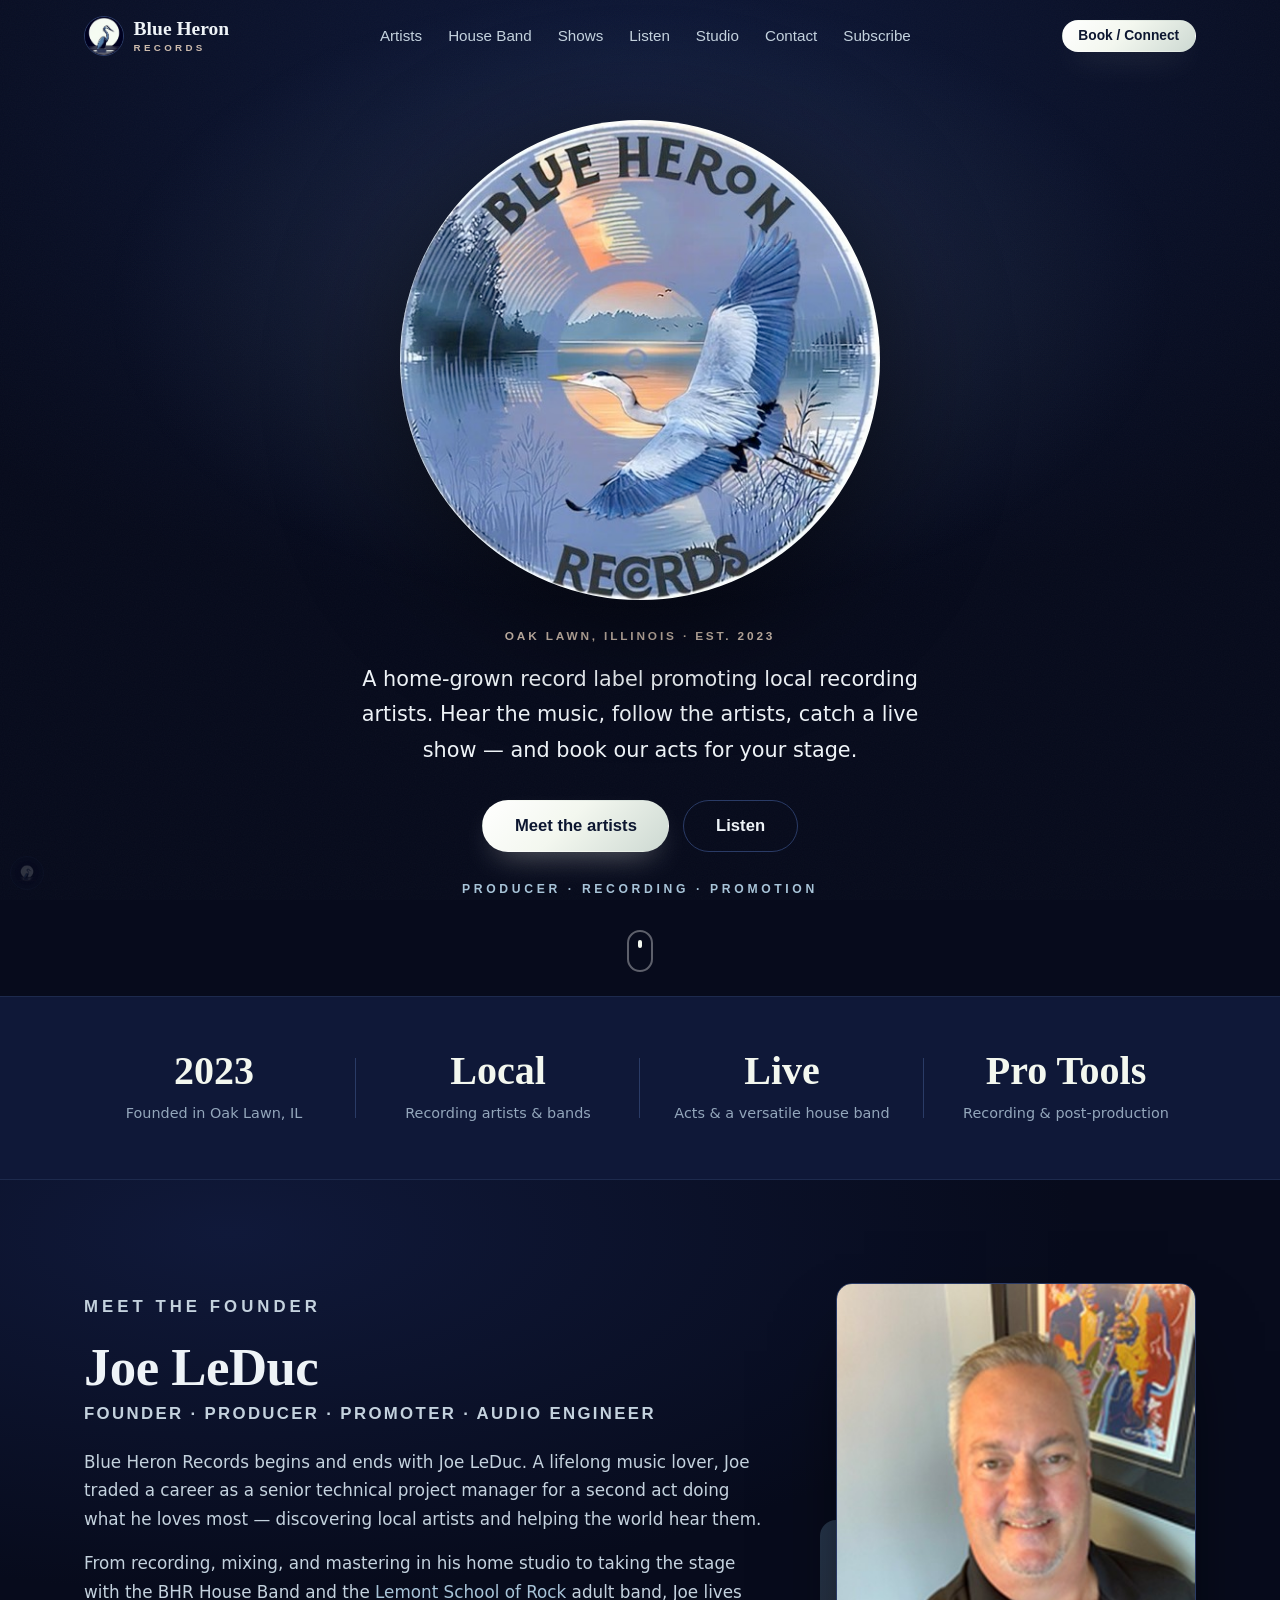
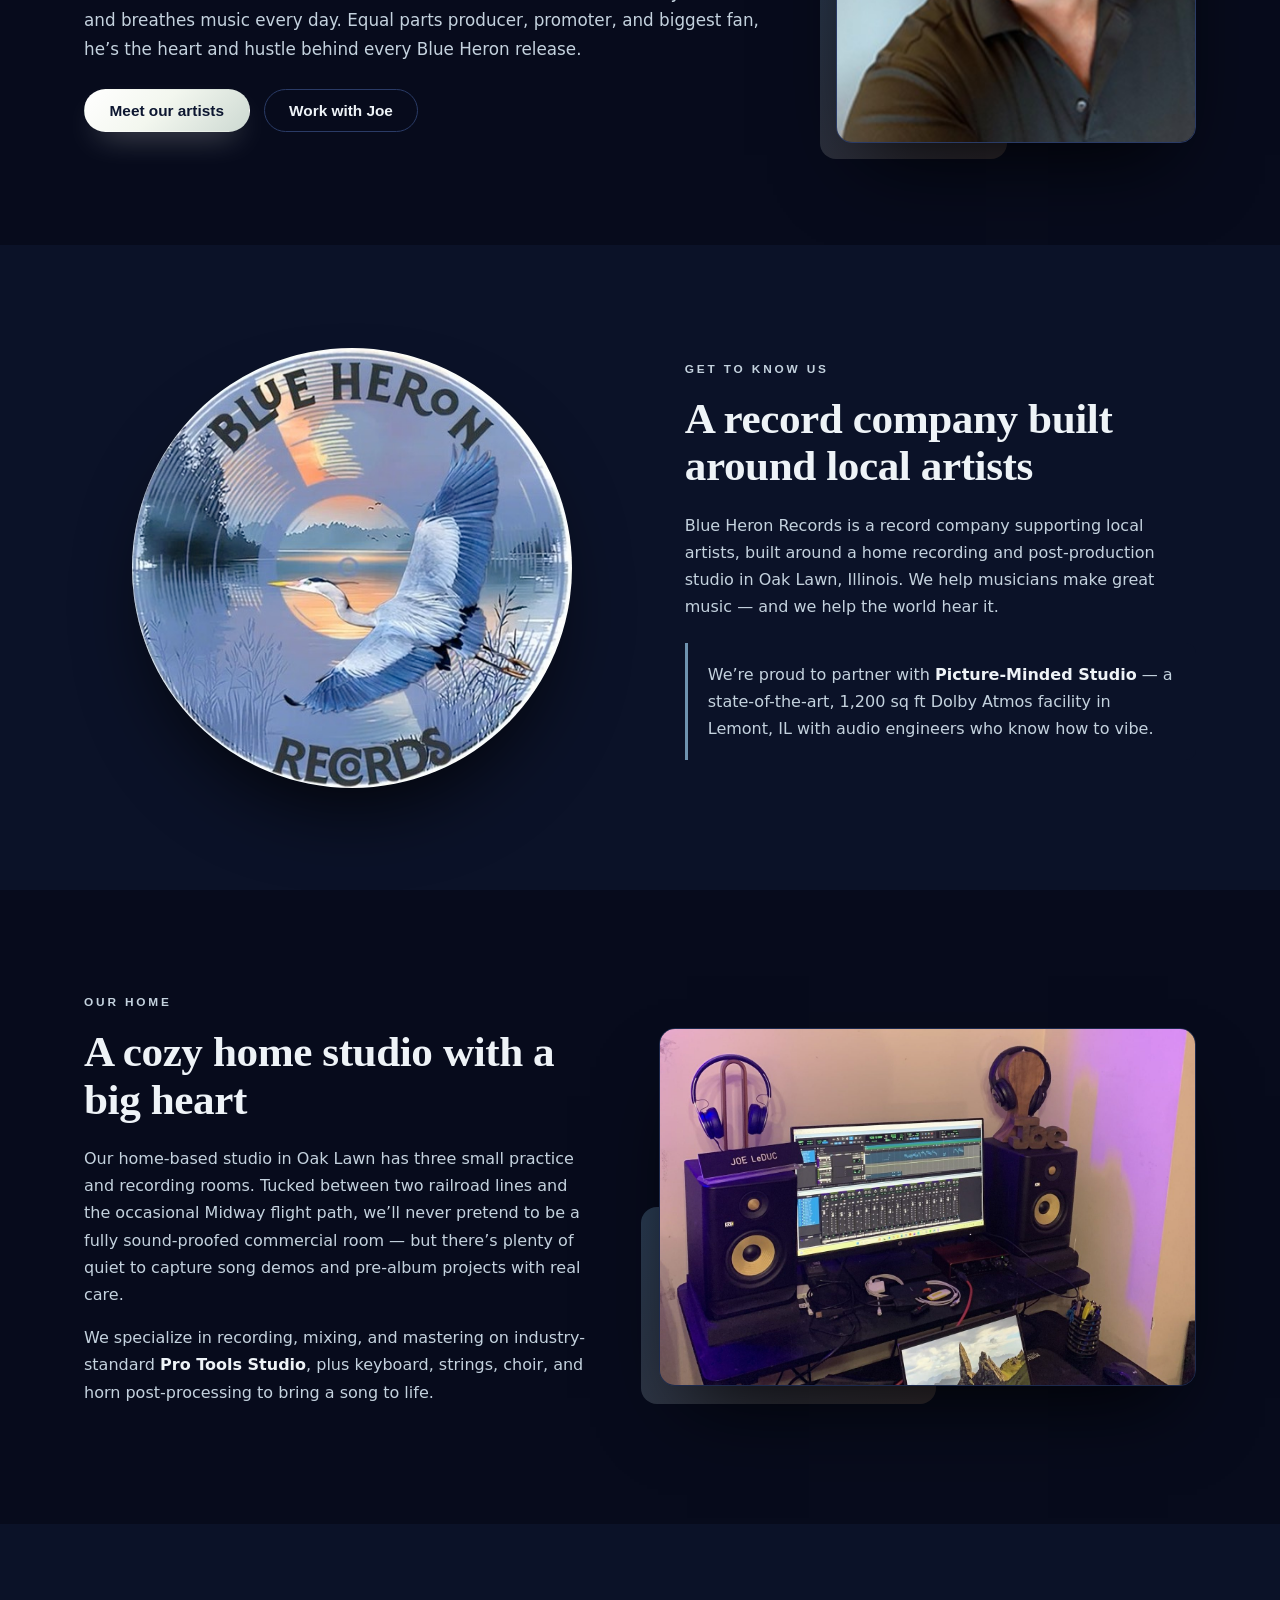
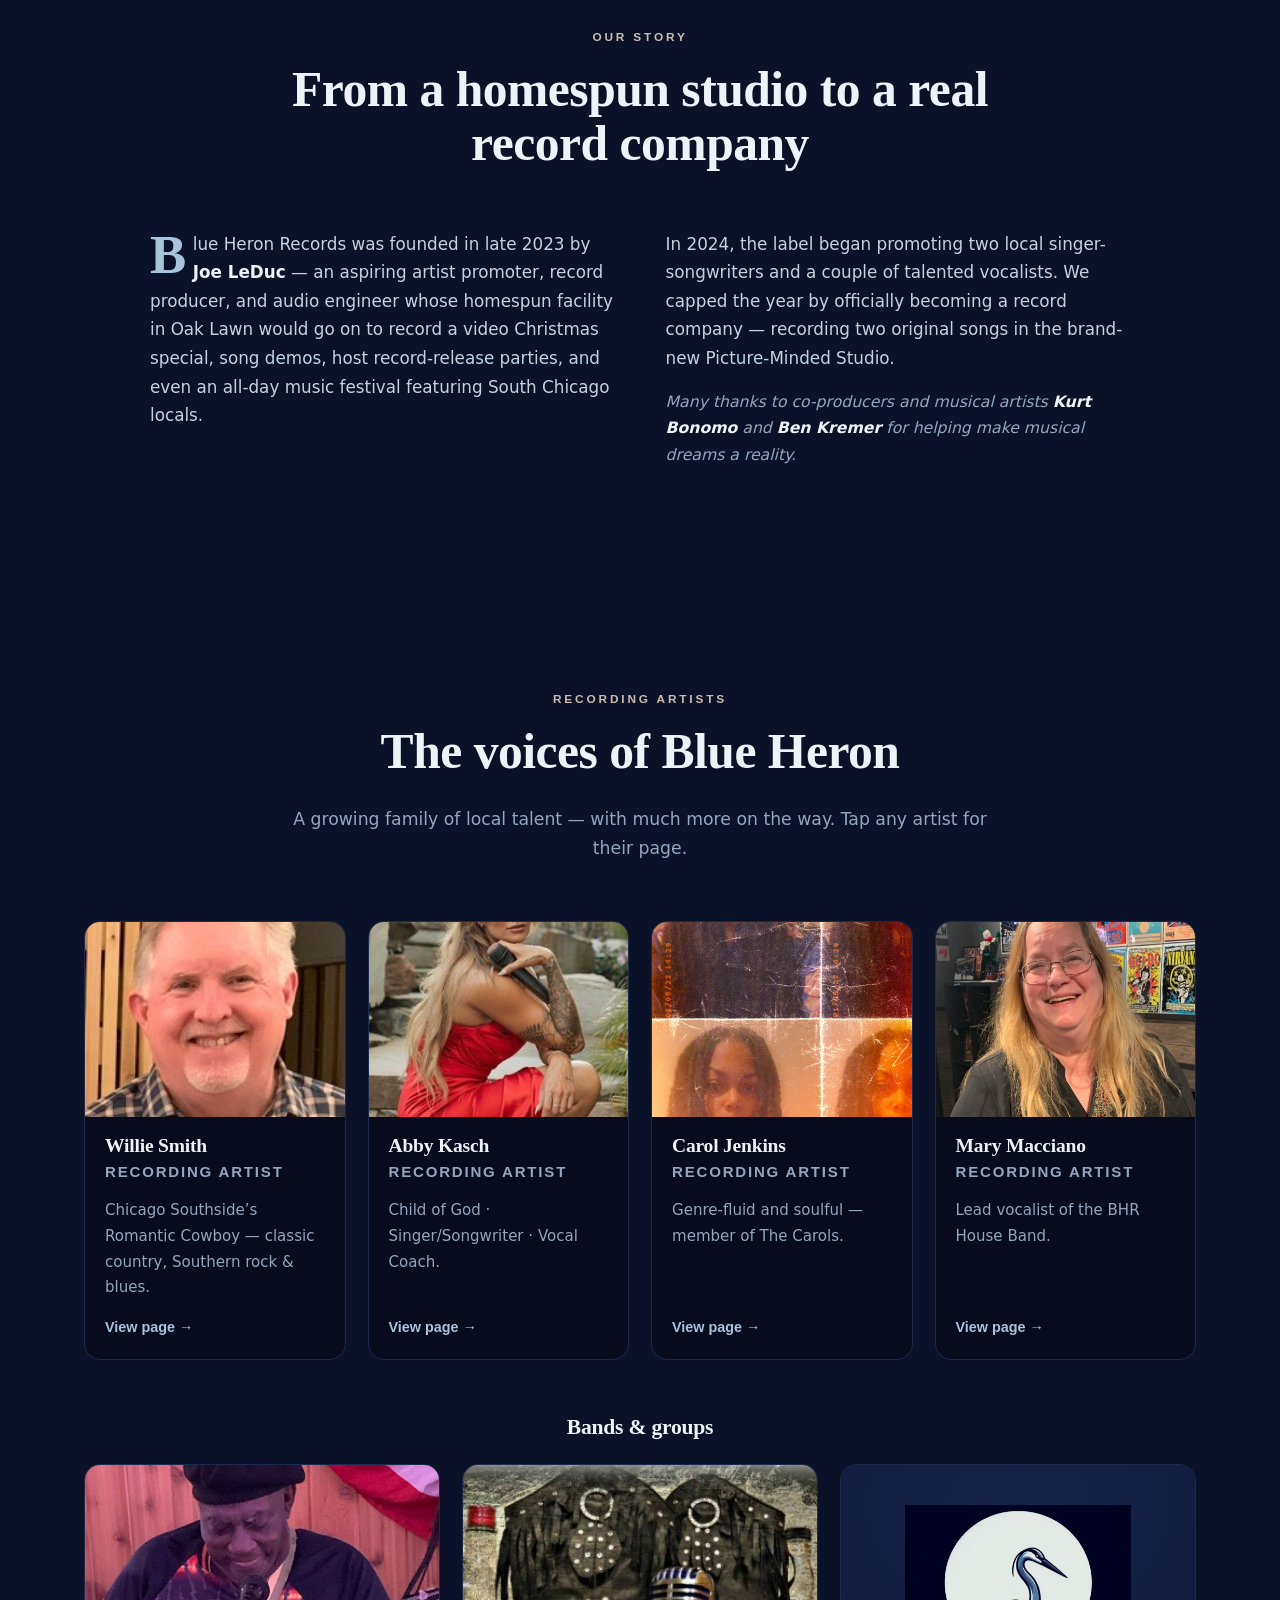
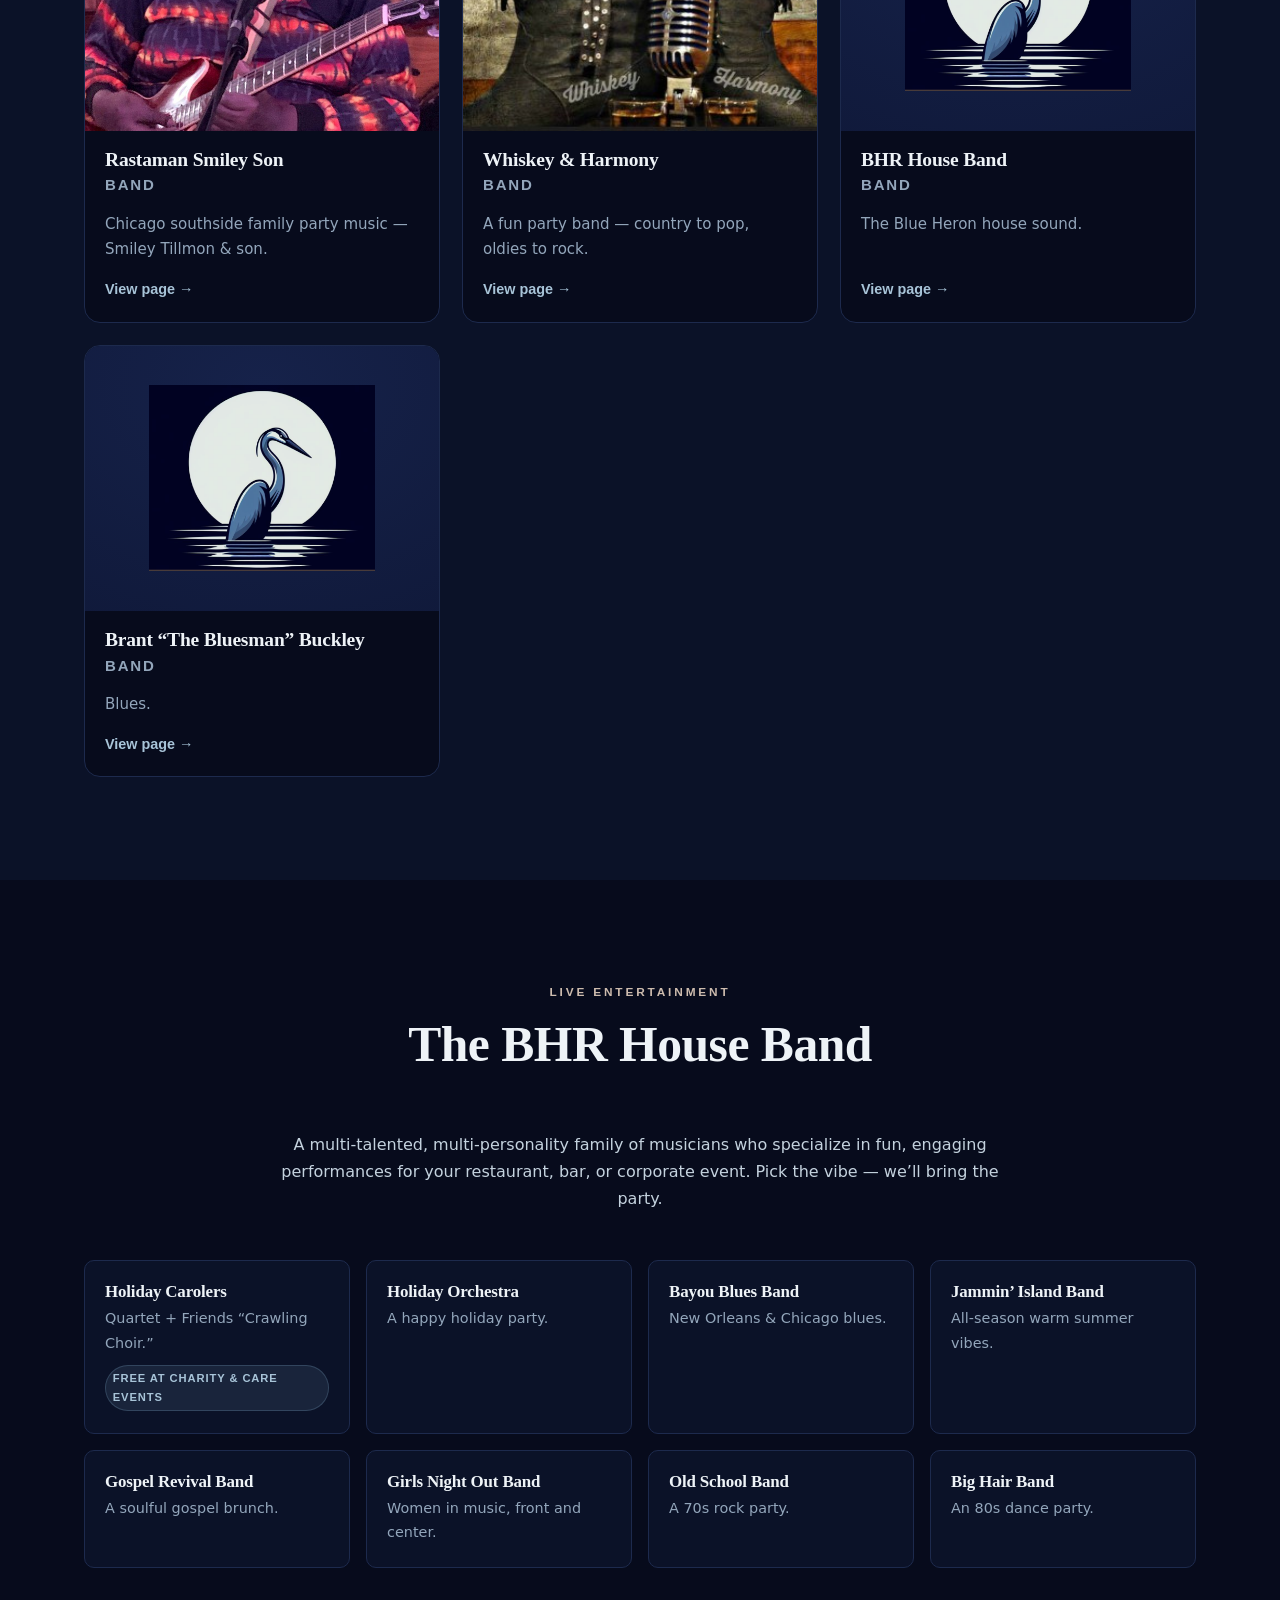
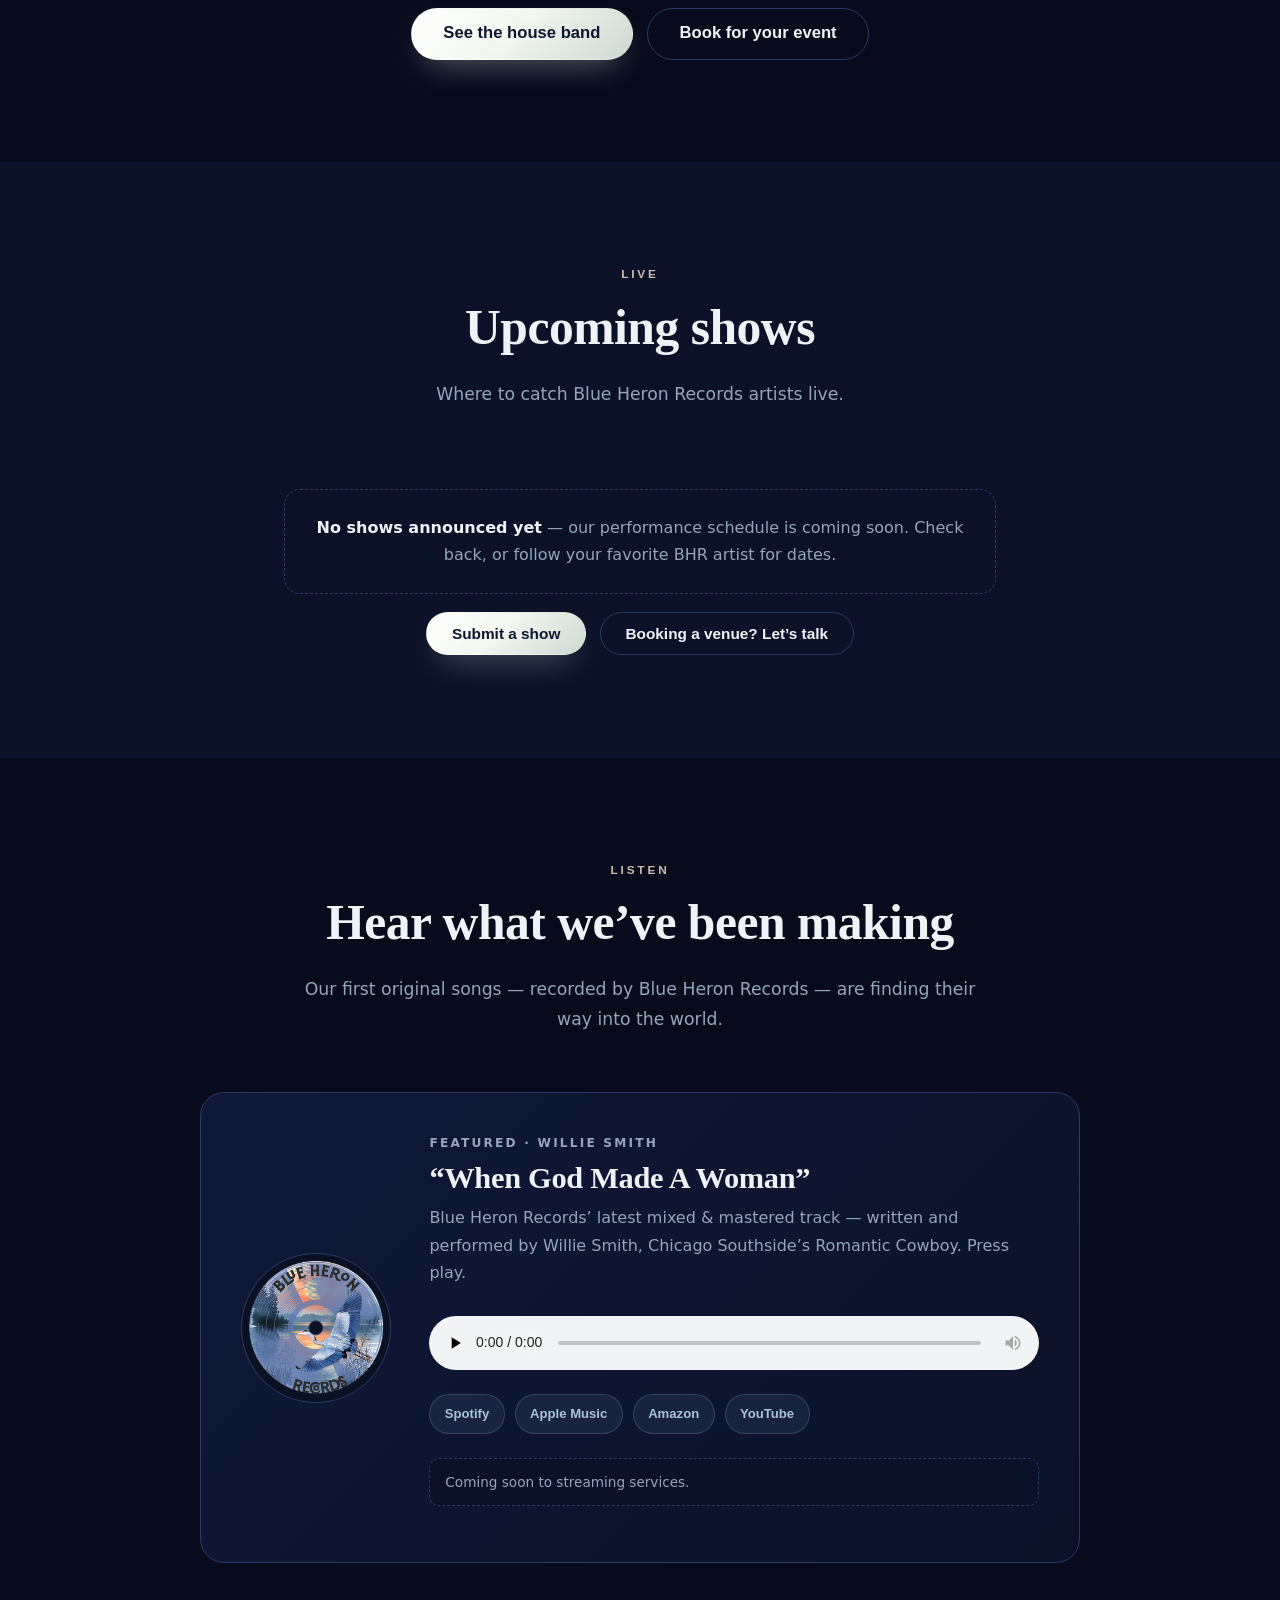
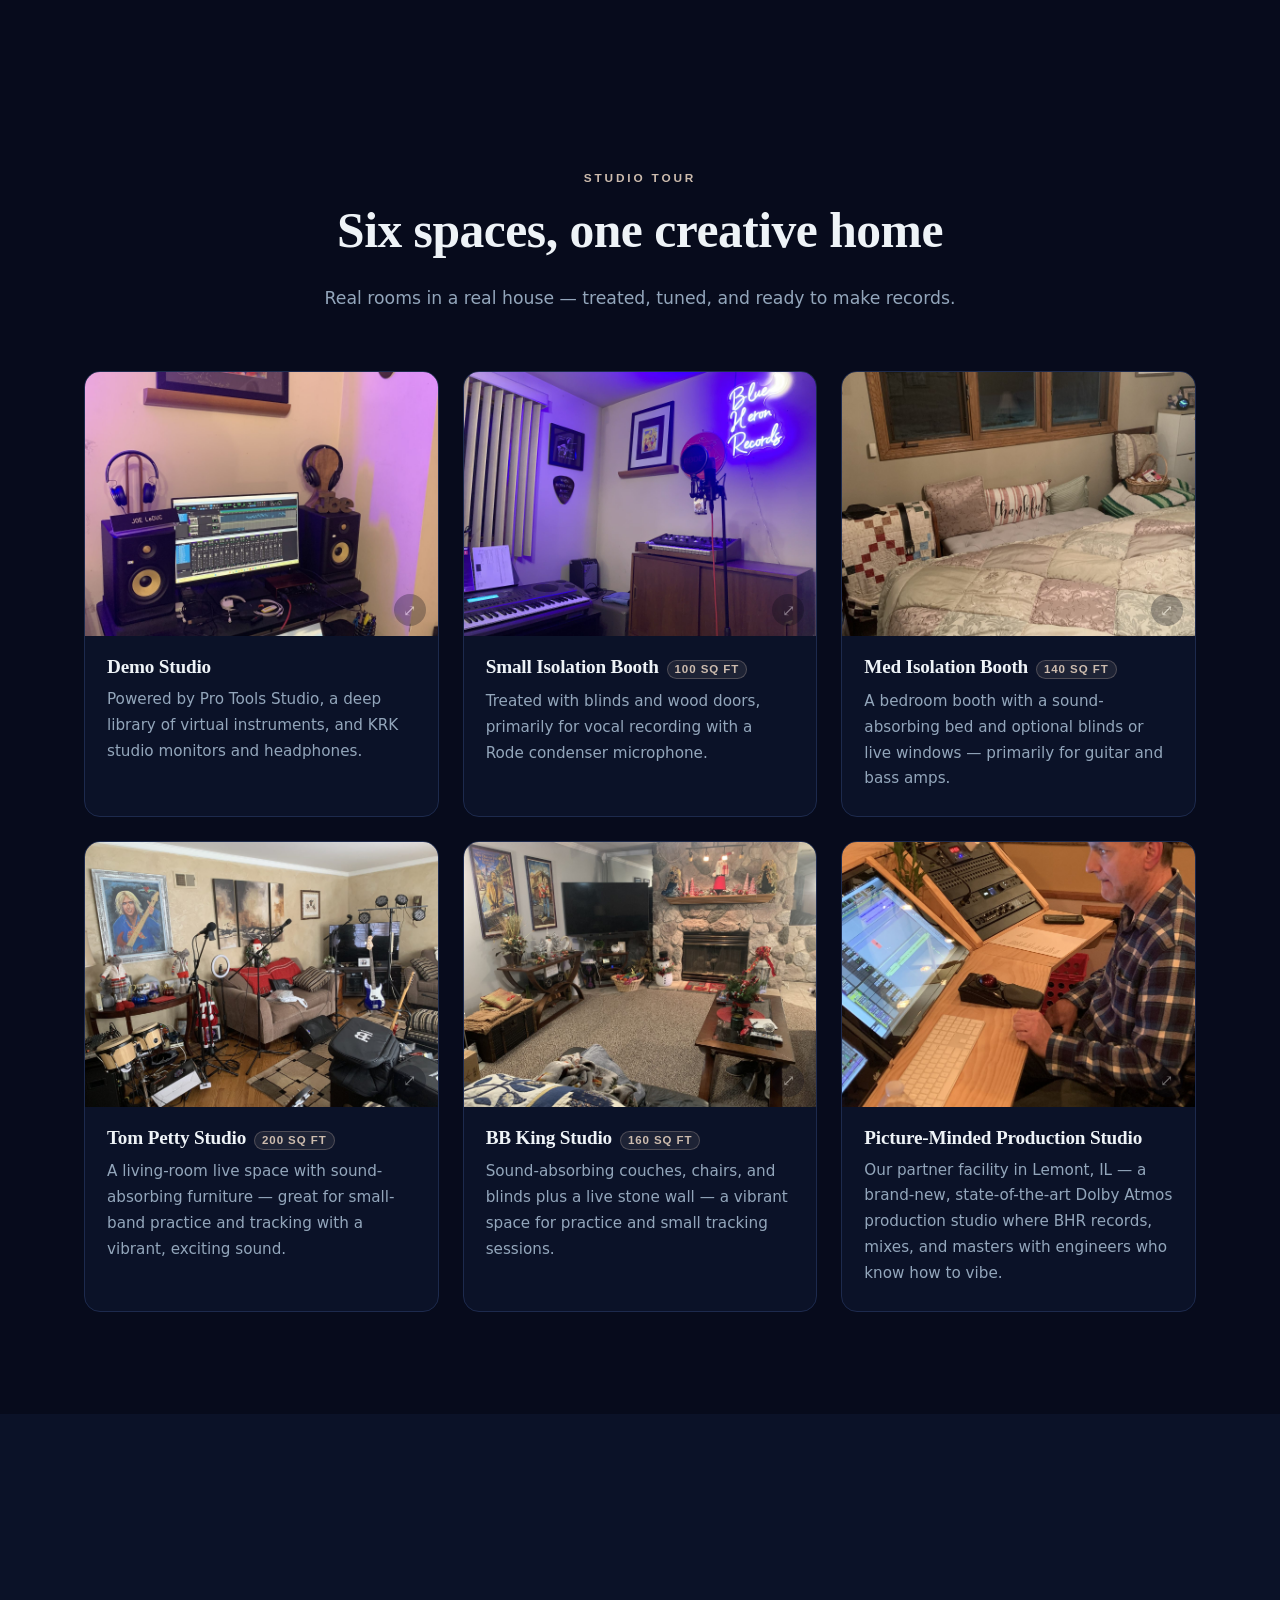
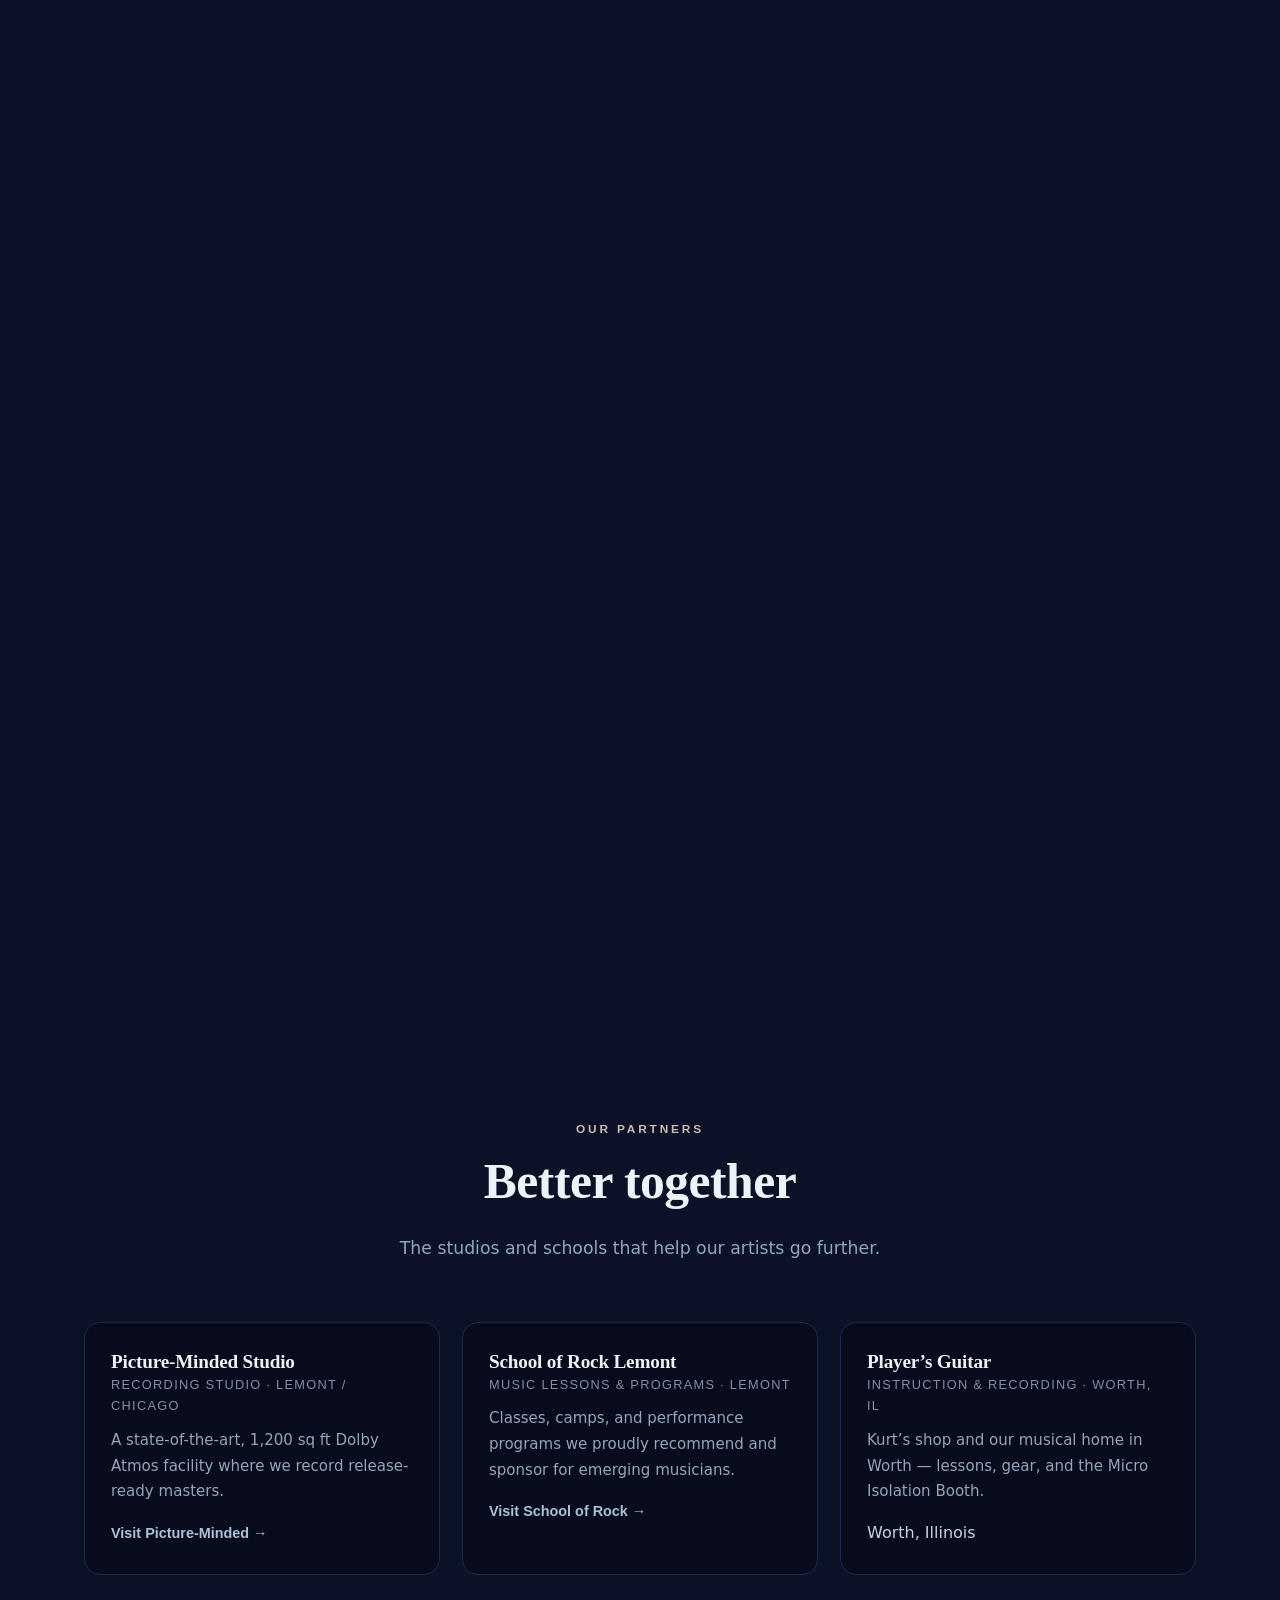
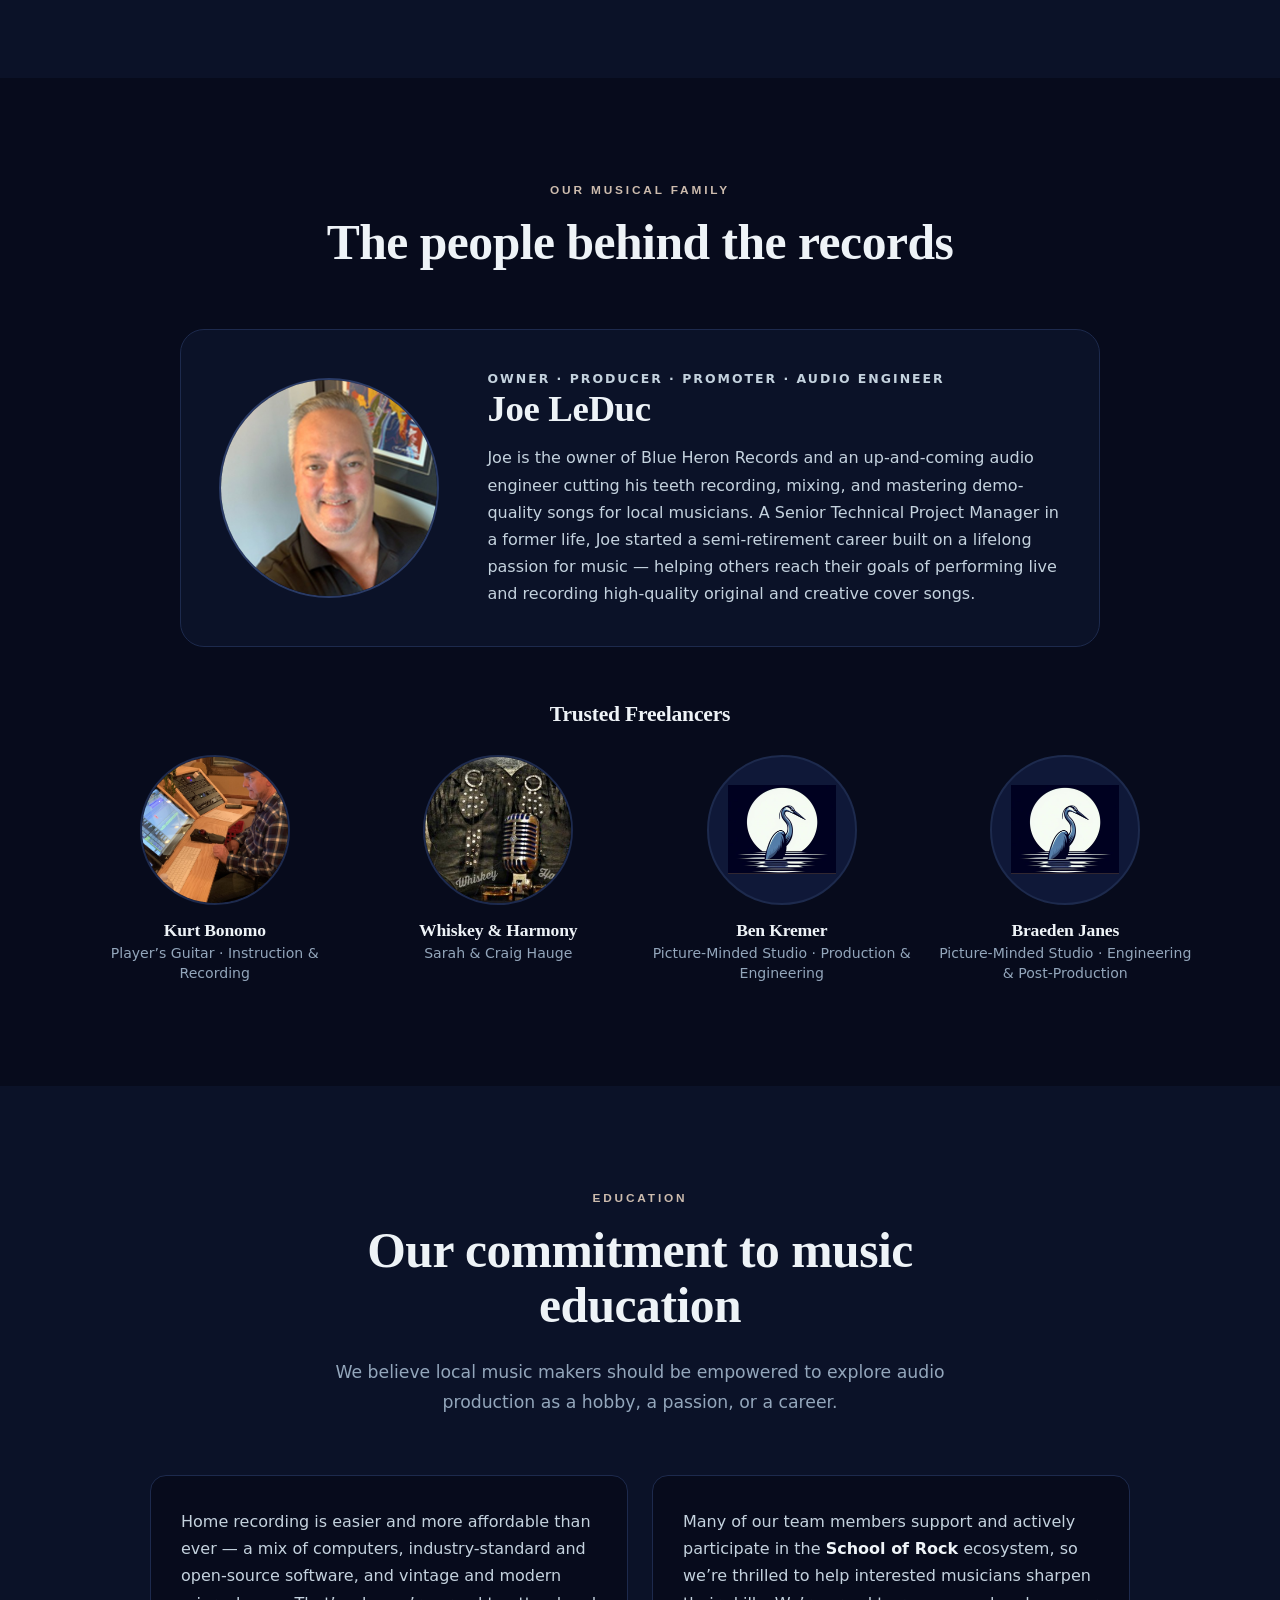
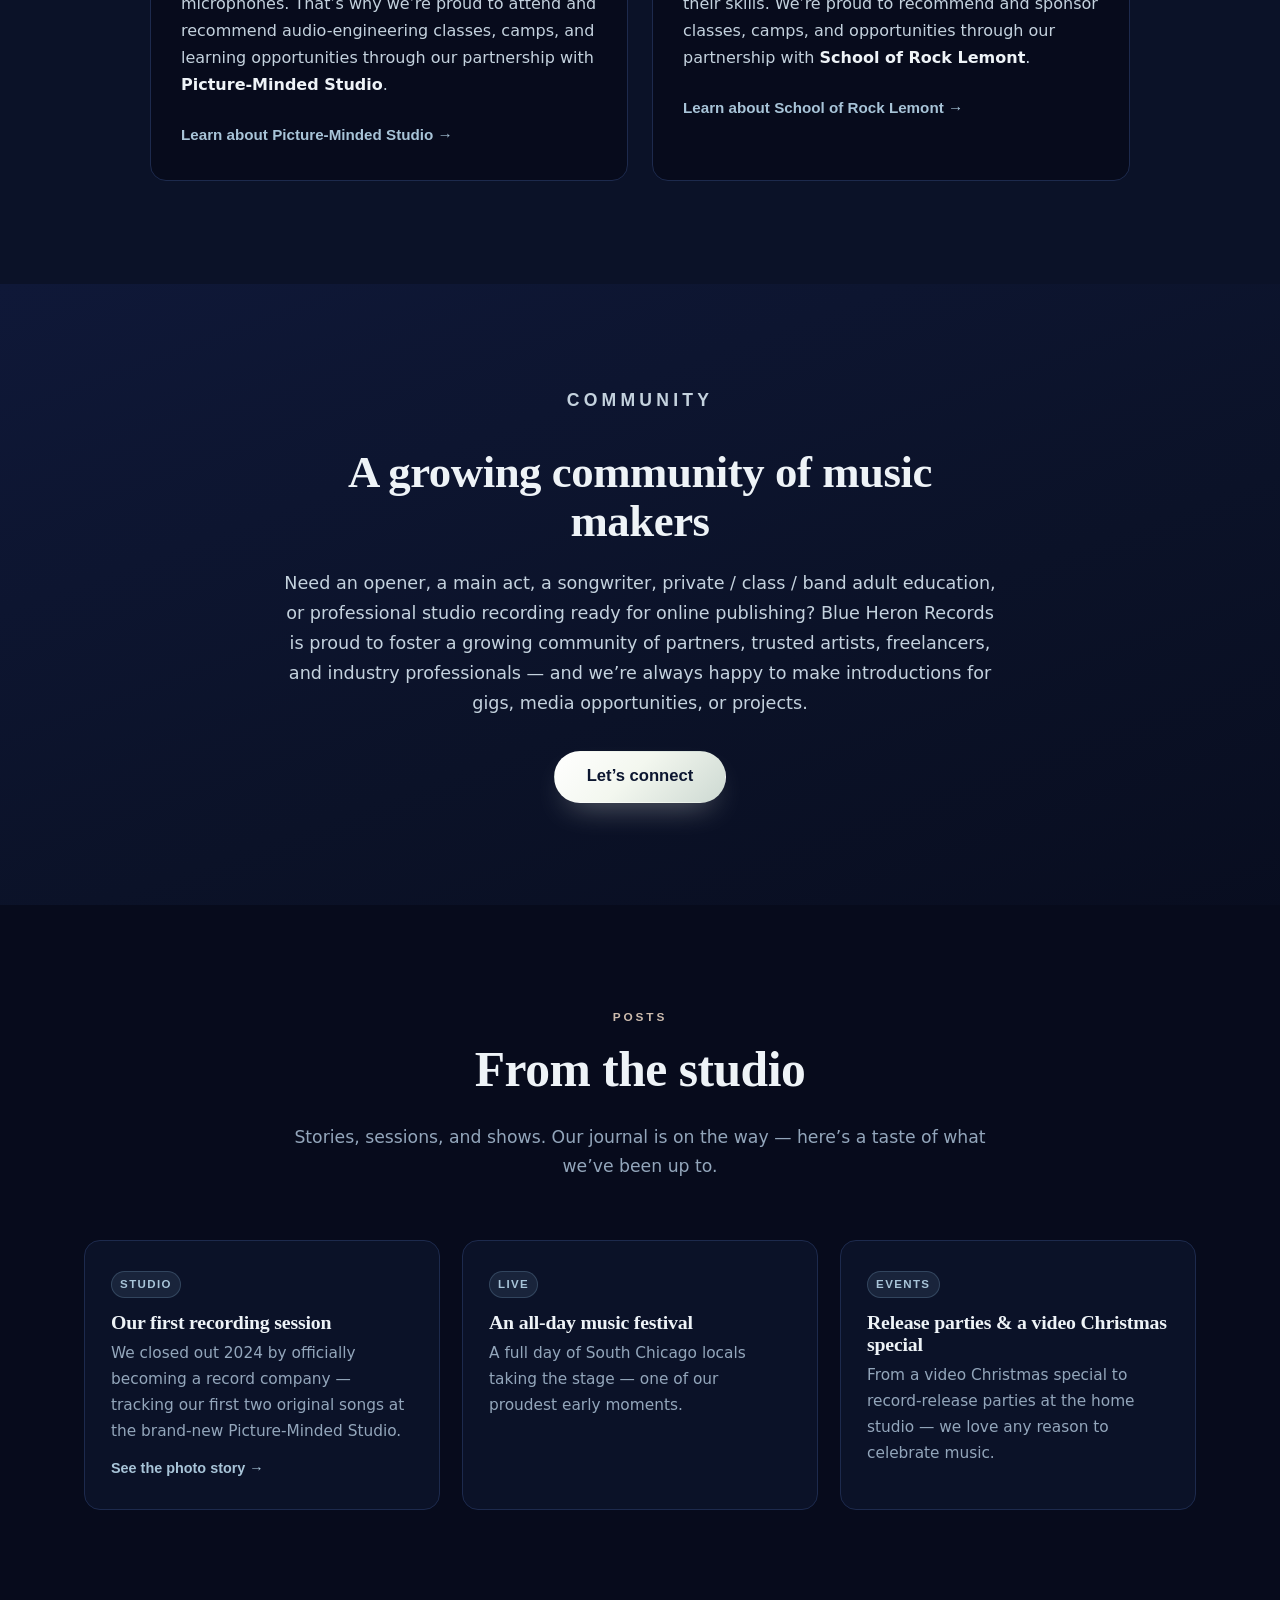
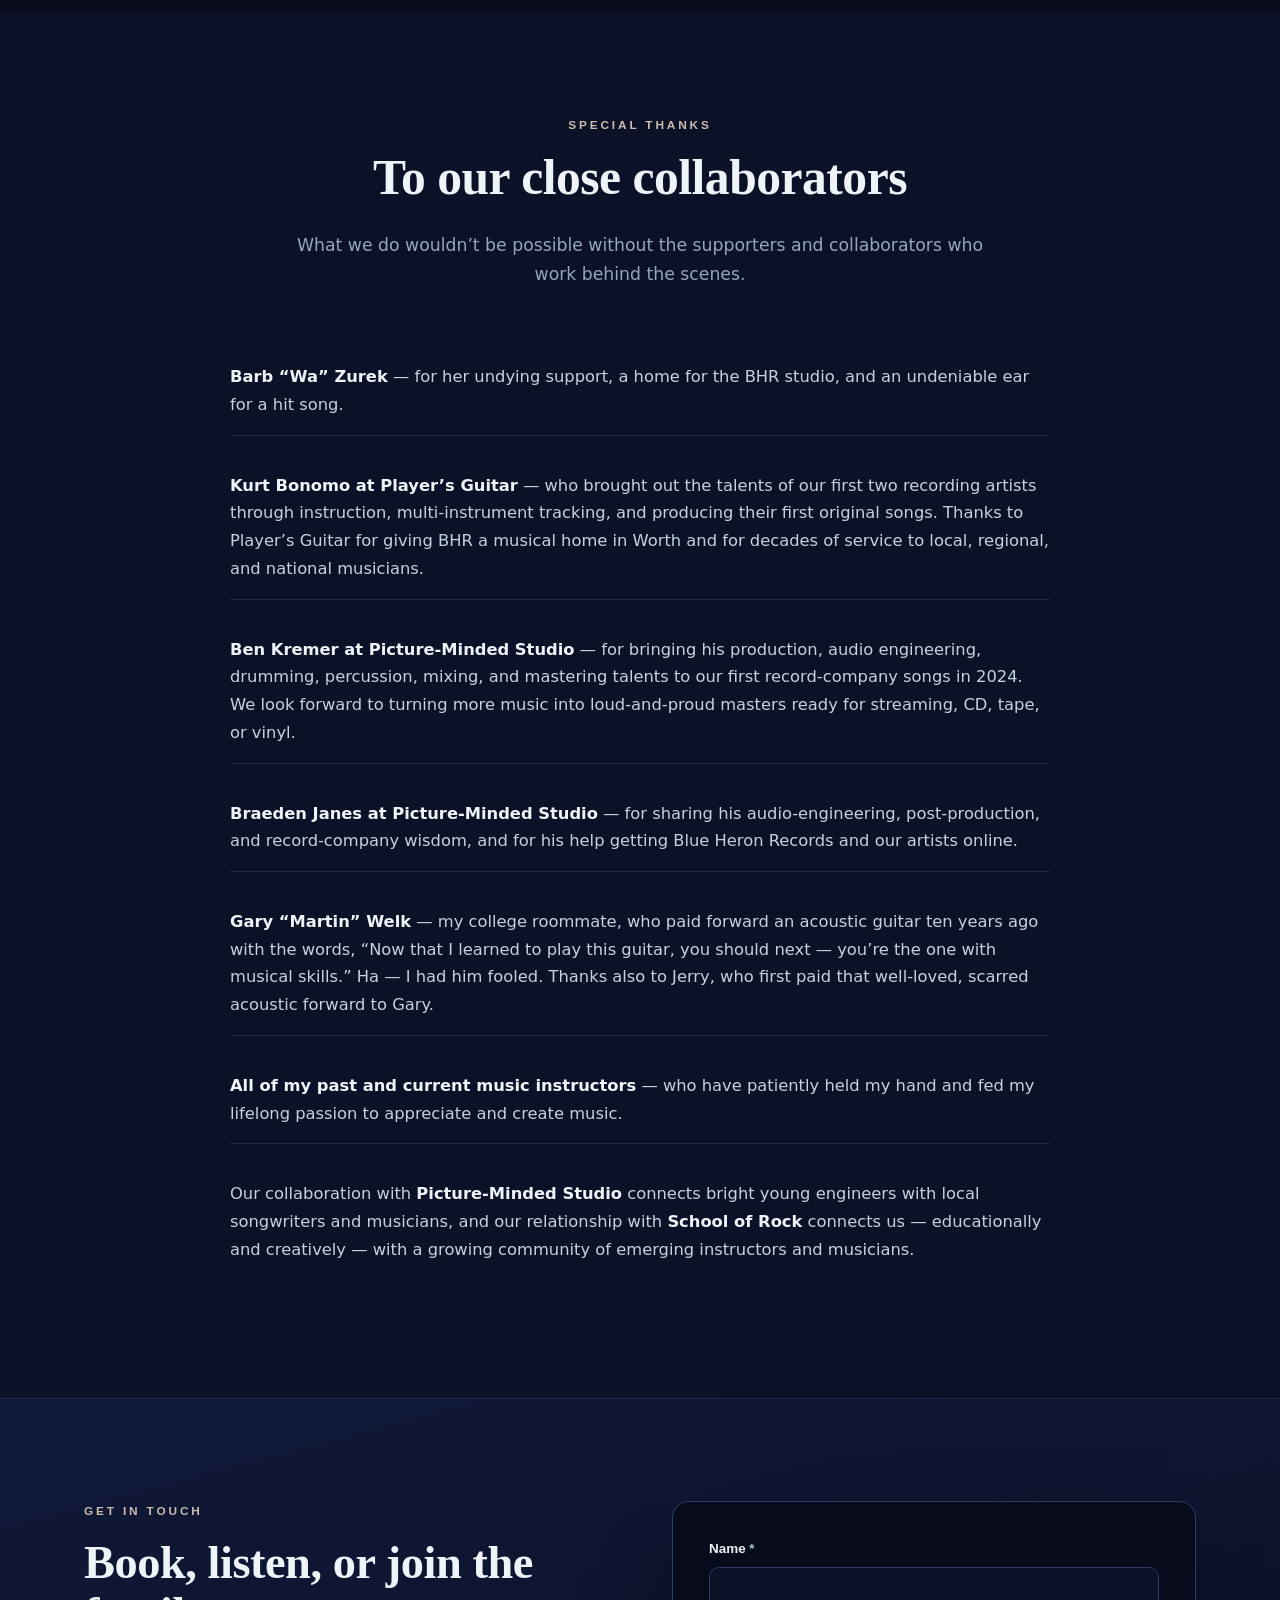
==== commit fa3e4802: "Add Subscribe to top nav (opens the subscribe popup) Subscribe nav item after Contact; data-nl-open " ====
--- a/index.html
+++ b/index.html
@@ -75,6 +75,7 @@
         <a href="#listen">Listen</a>
         <a href="#studio">Studio</a>
         <a href="#contact">Contact</a>
+        <a href="#newsletter" data-nl-open>Subscribe</a>
       </nav>
       <div class="header-cta">
         <a class="btn btn-primary btn-sm" href="#contact">Book / Connect</a>
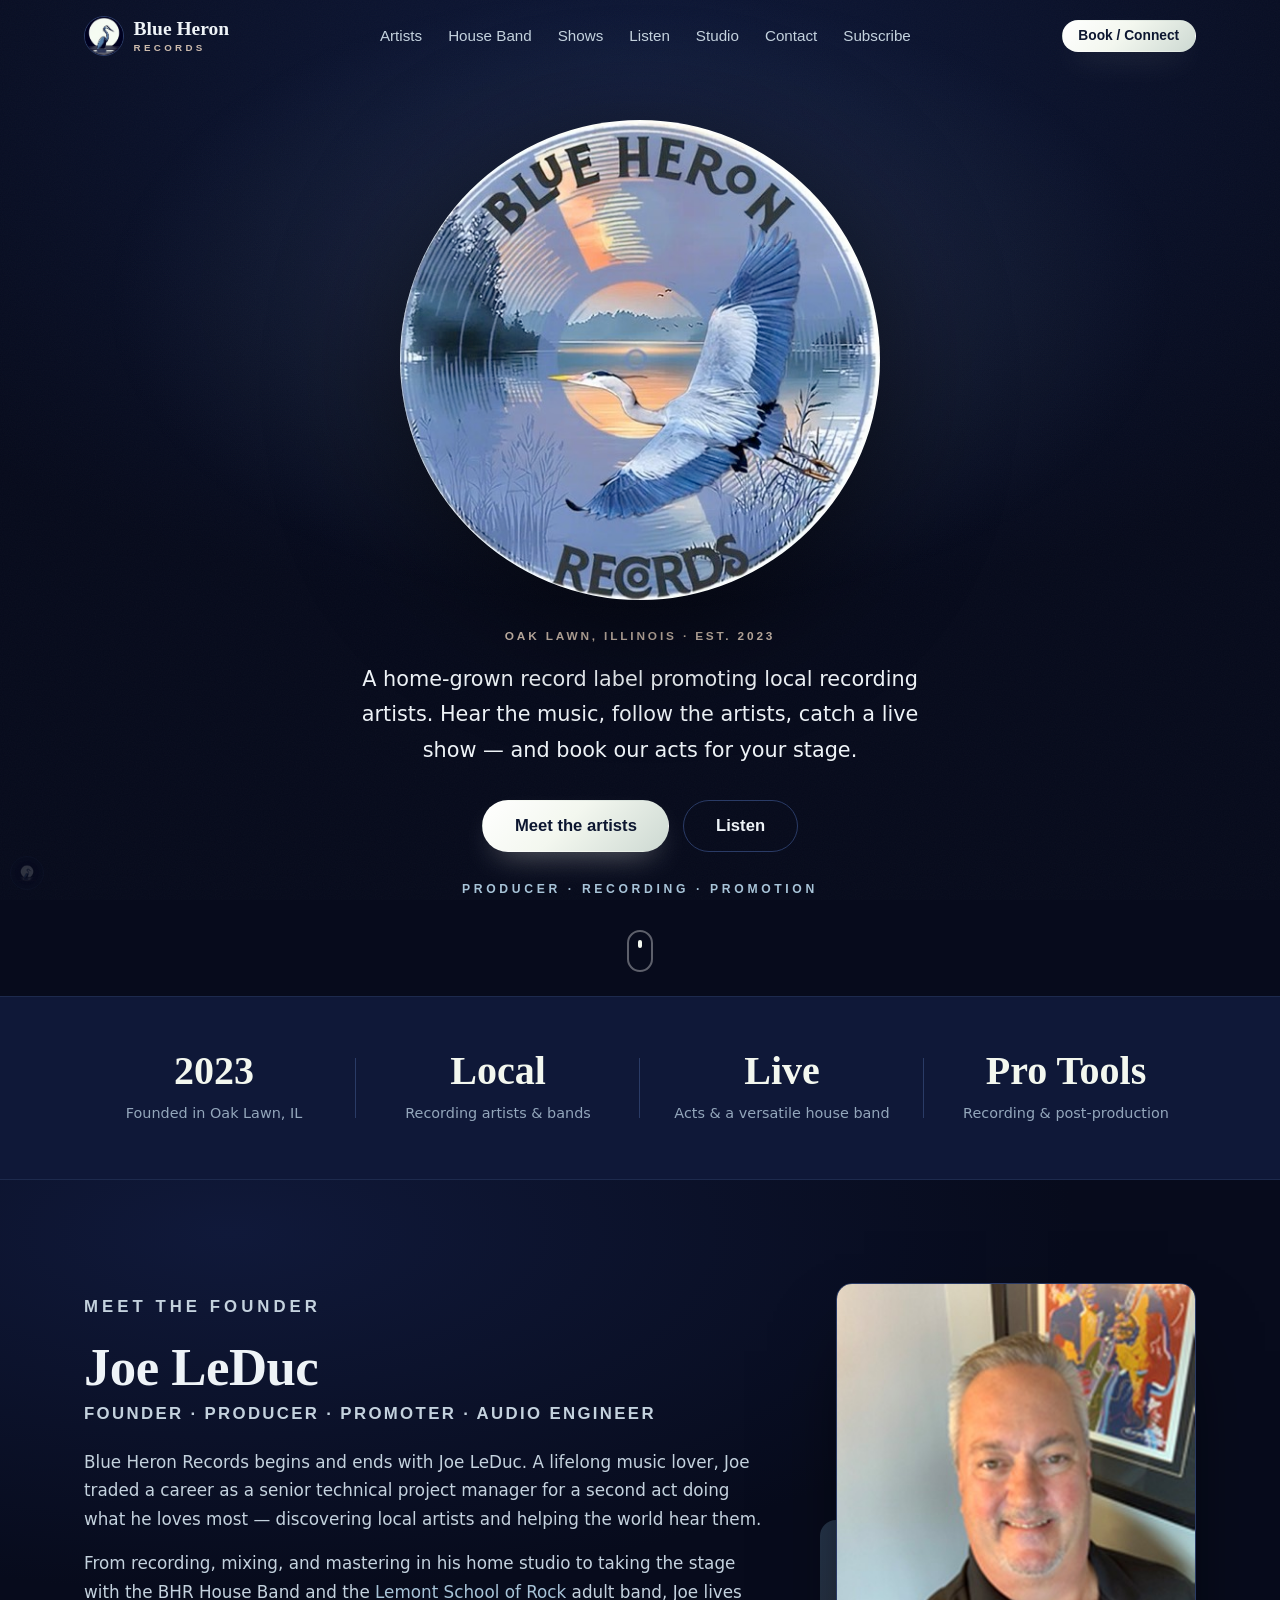
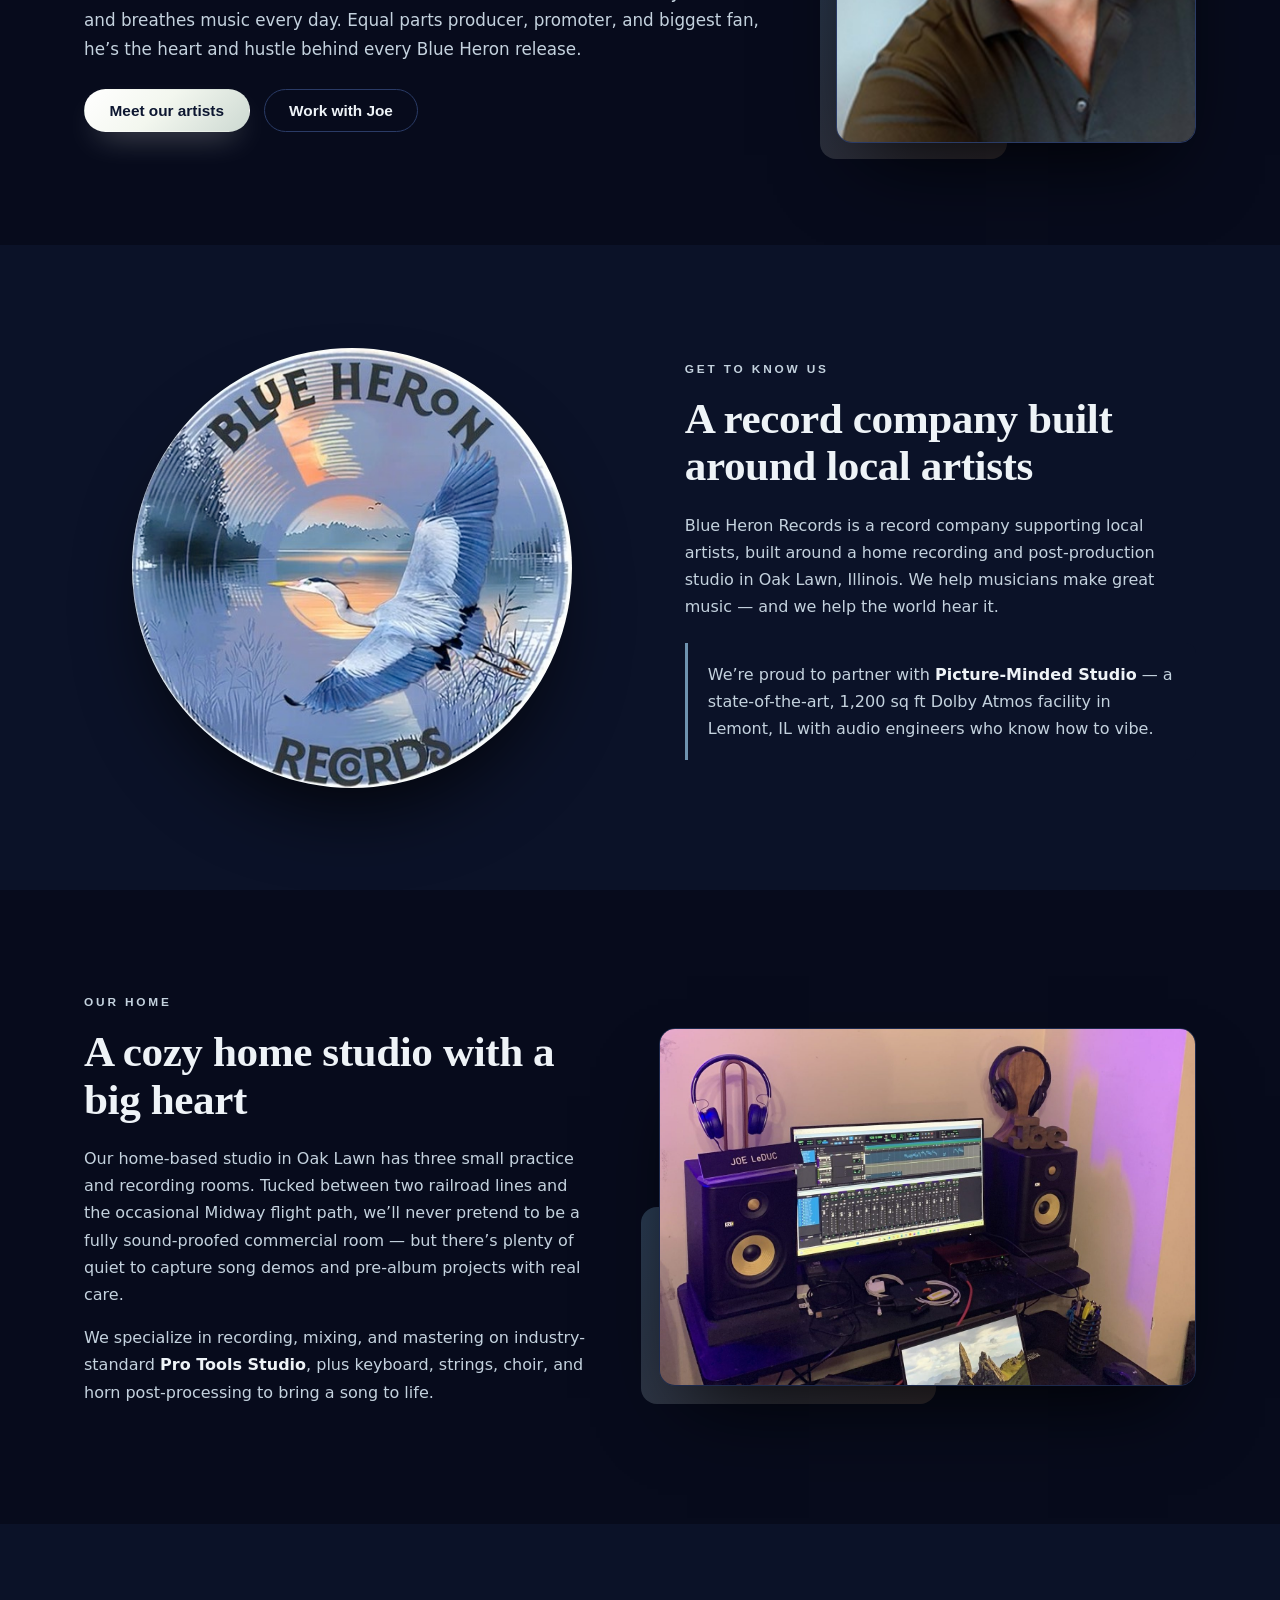
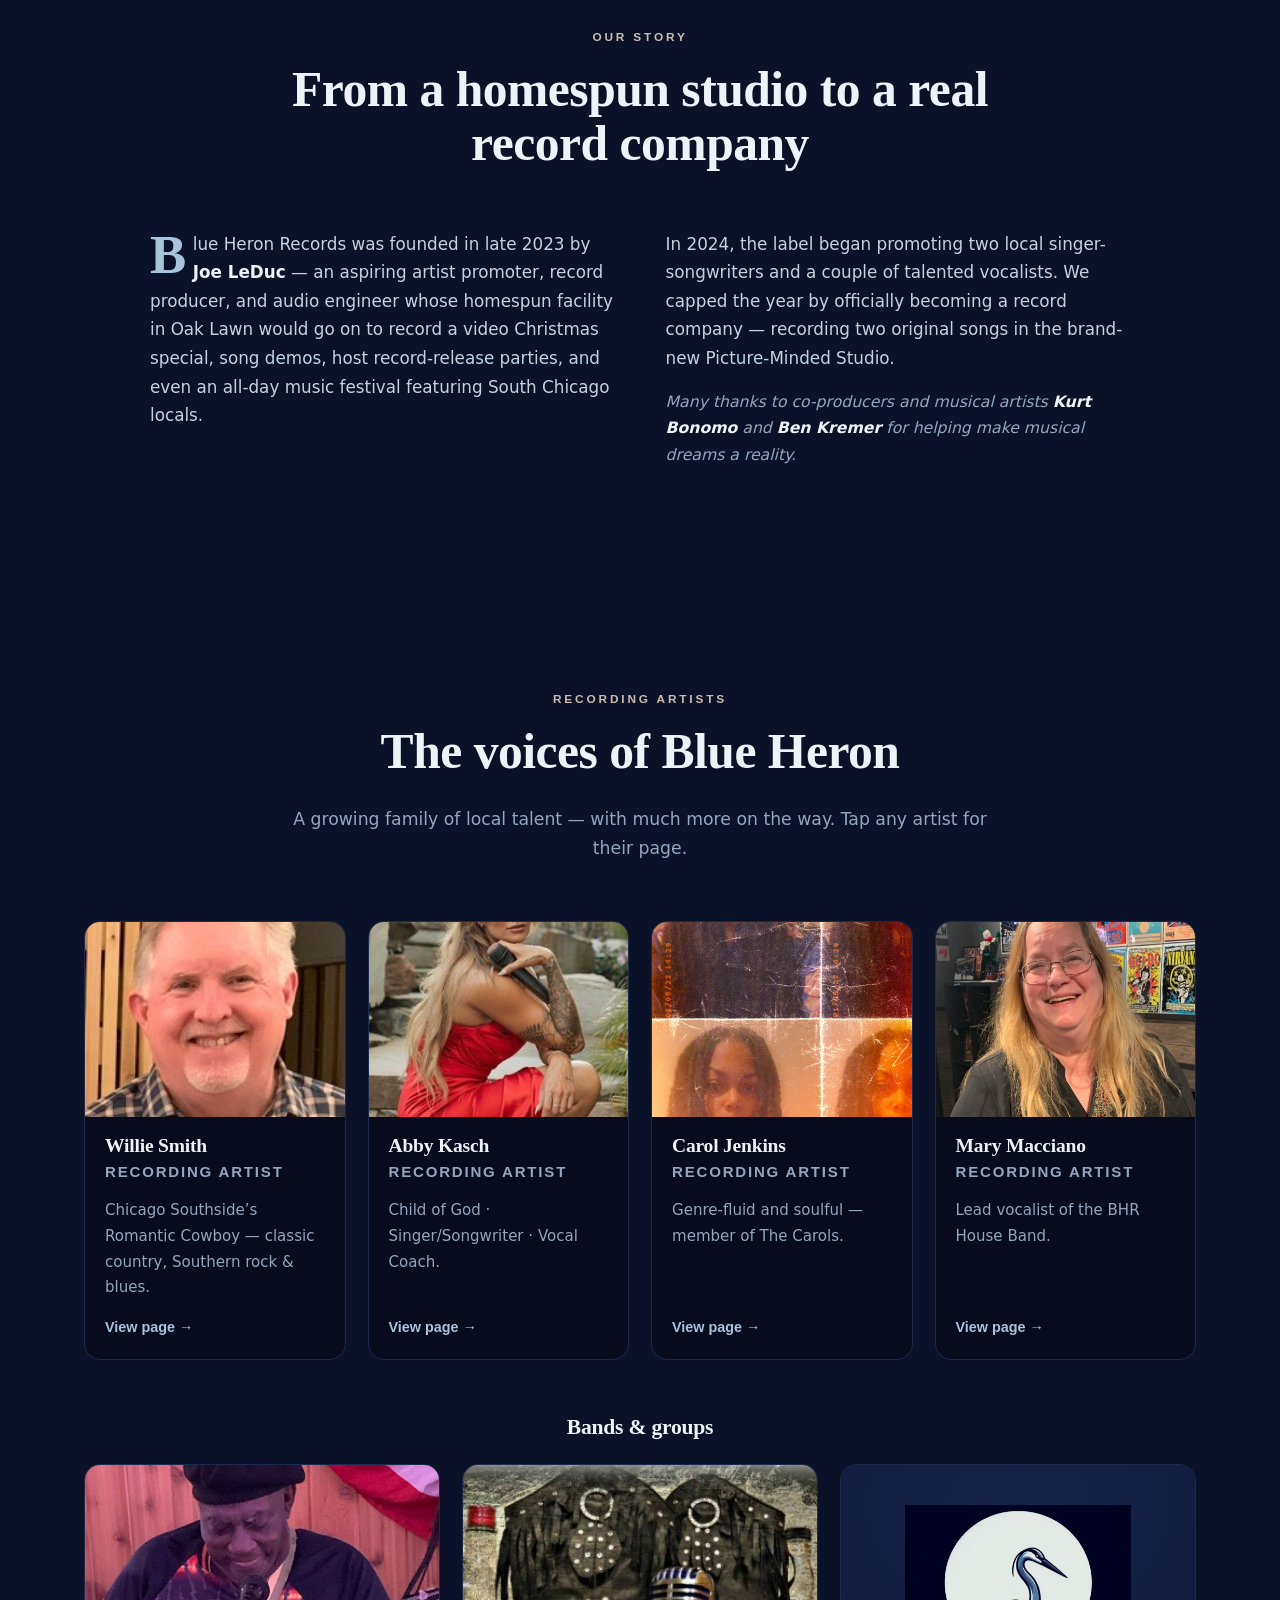
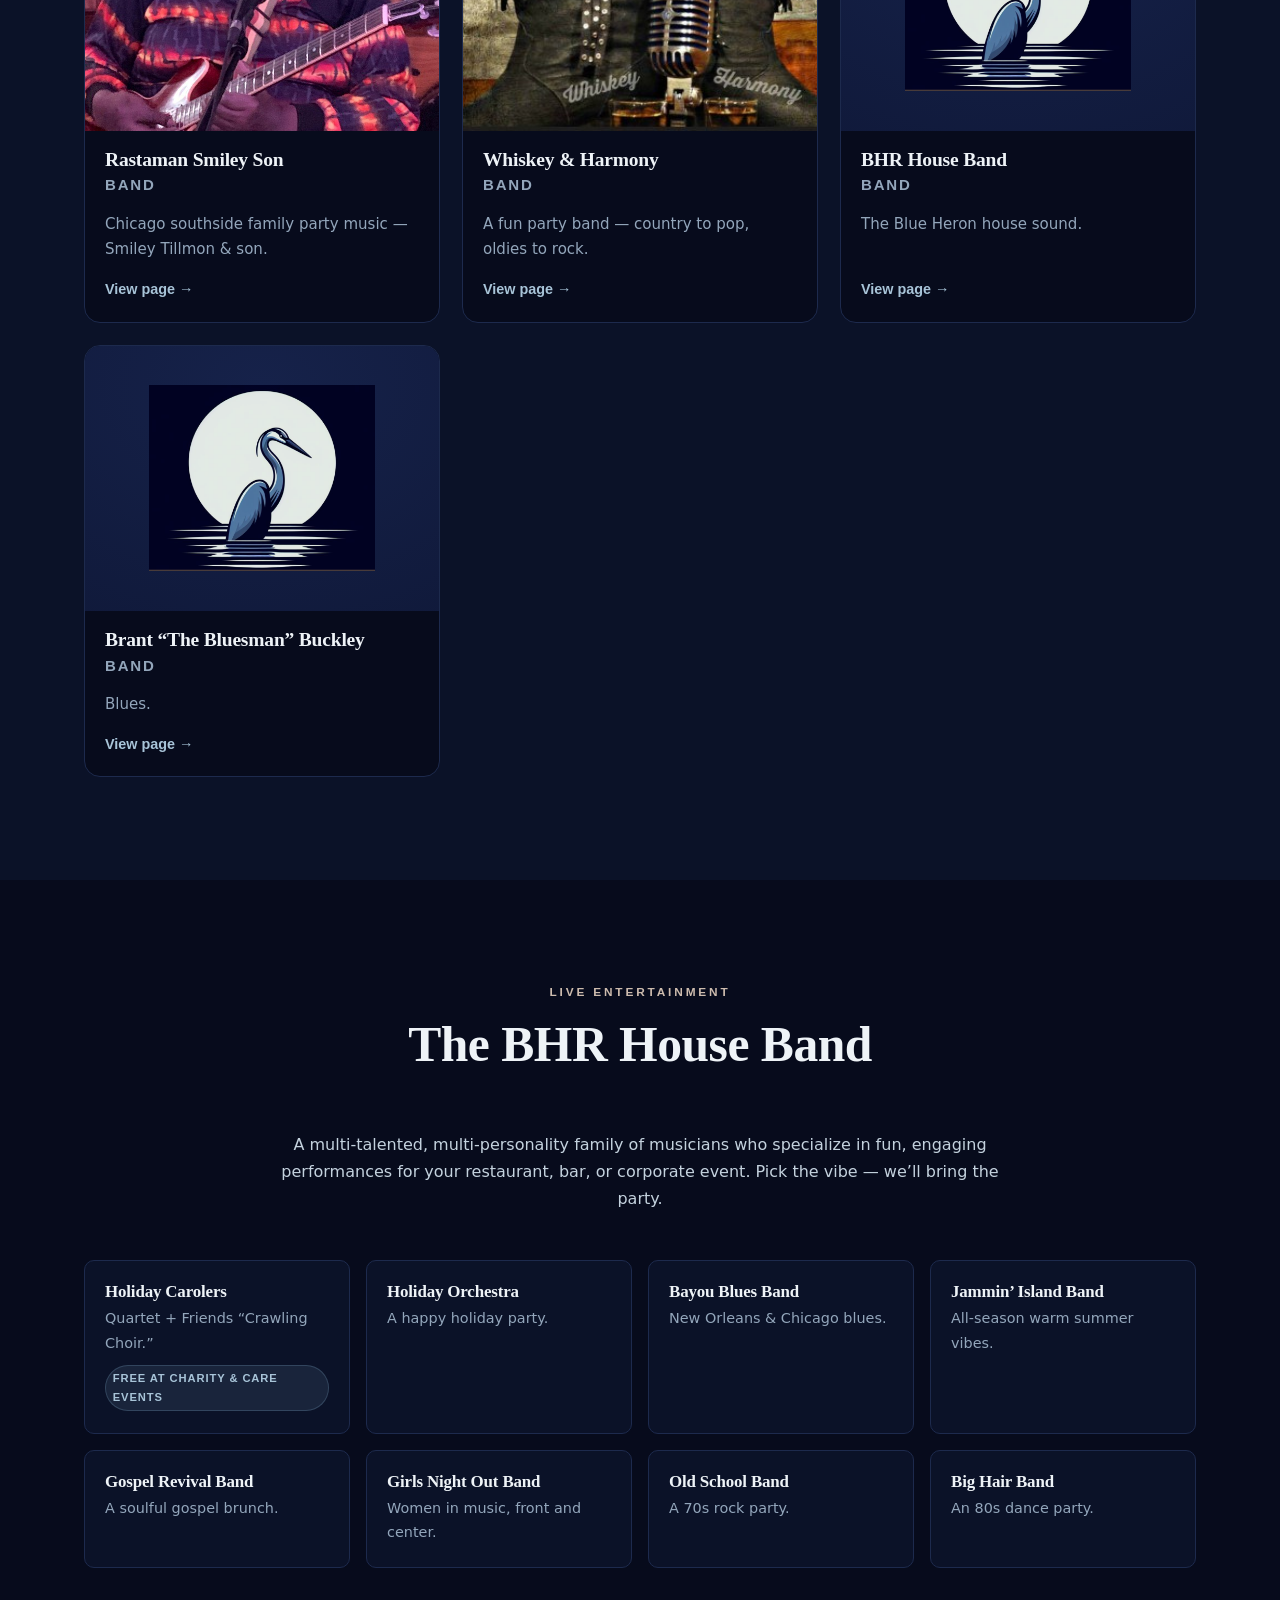
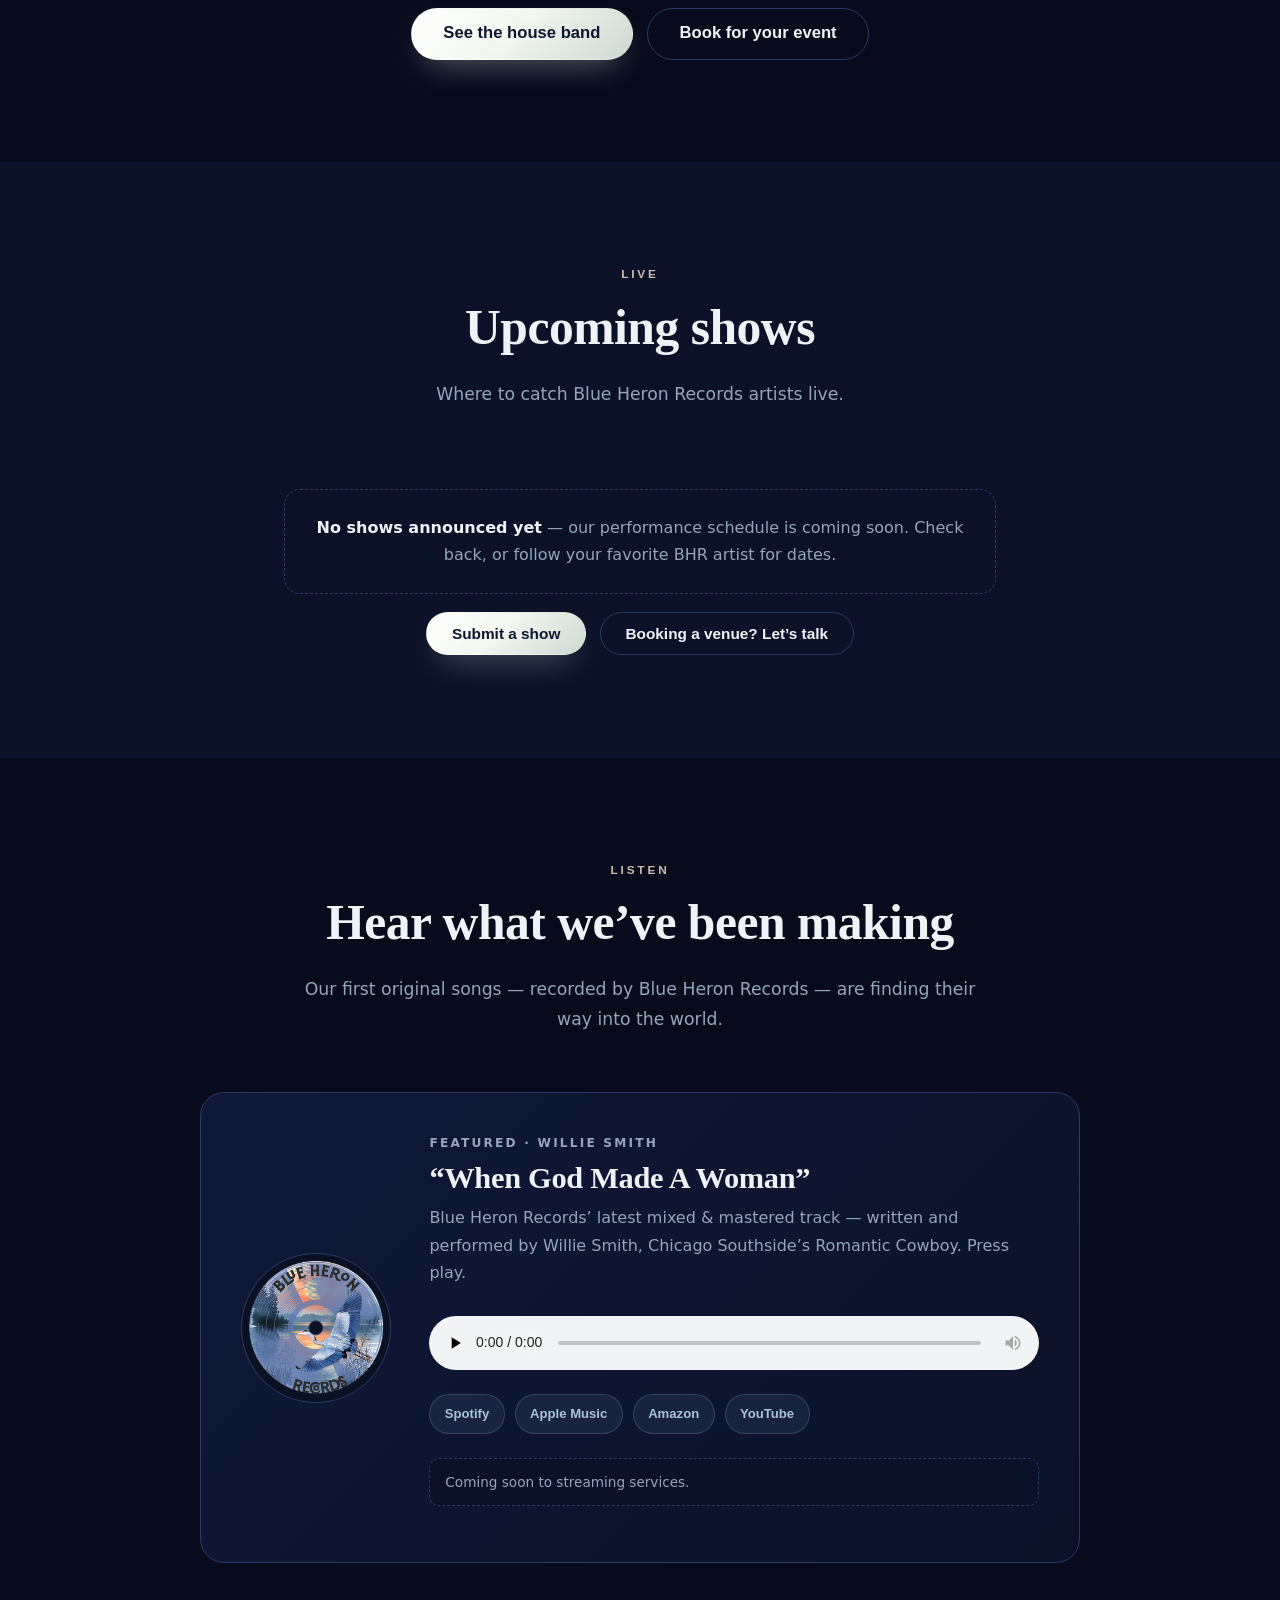
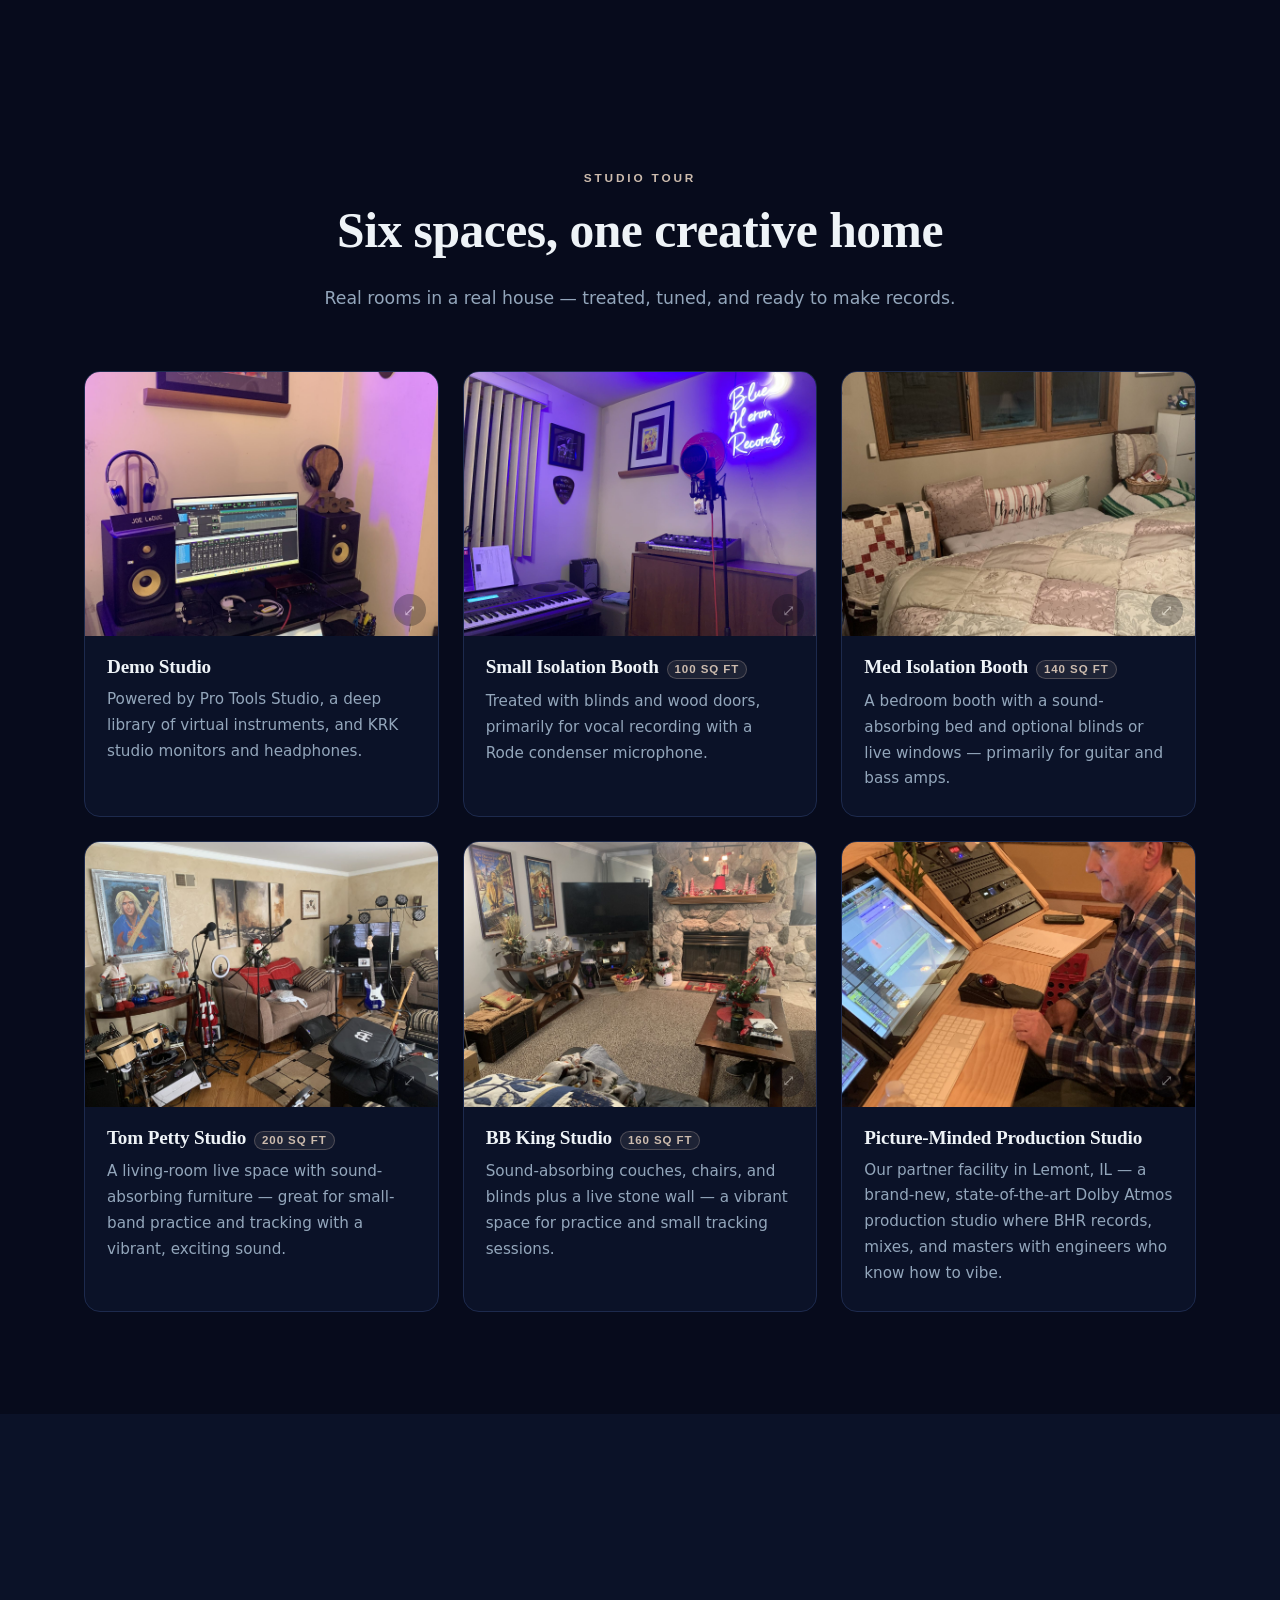
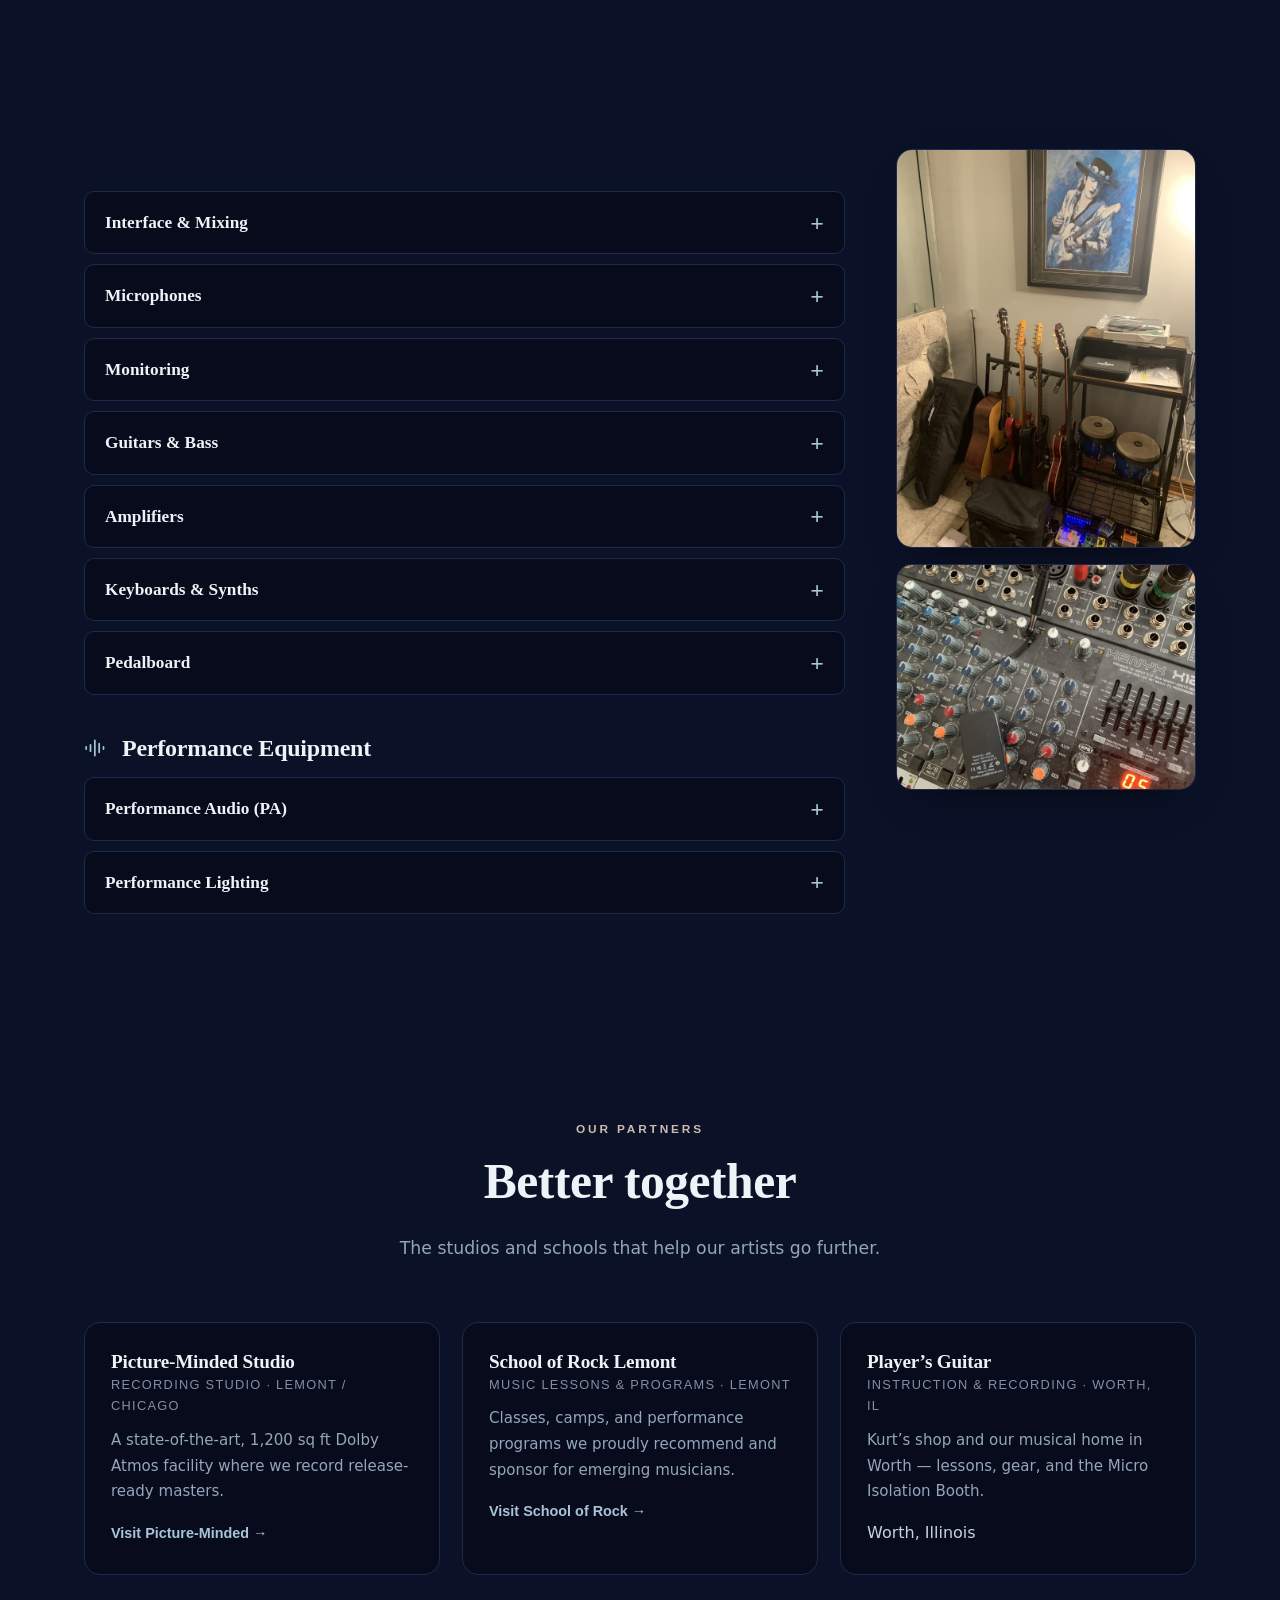
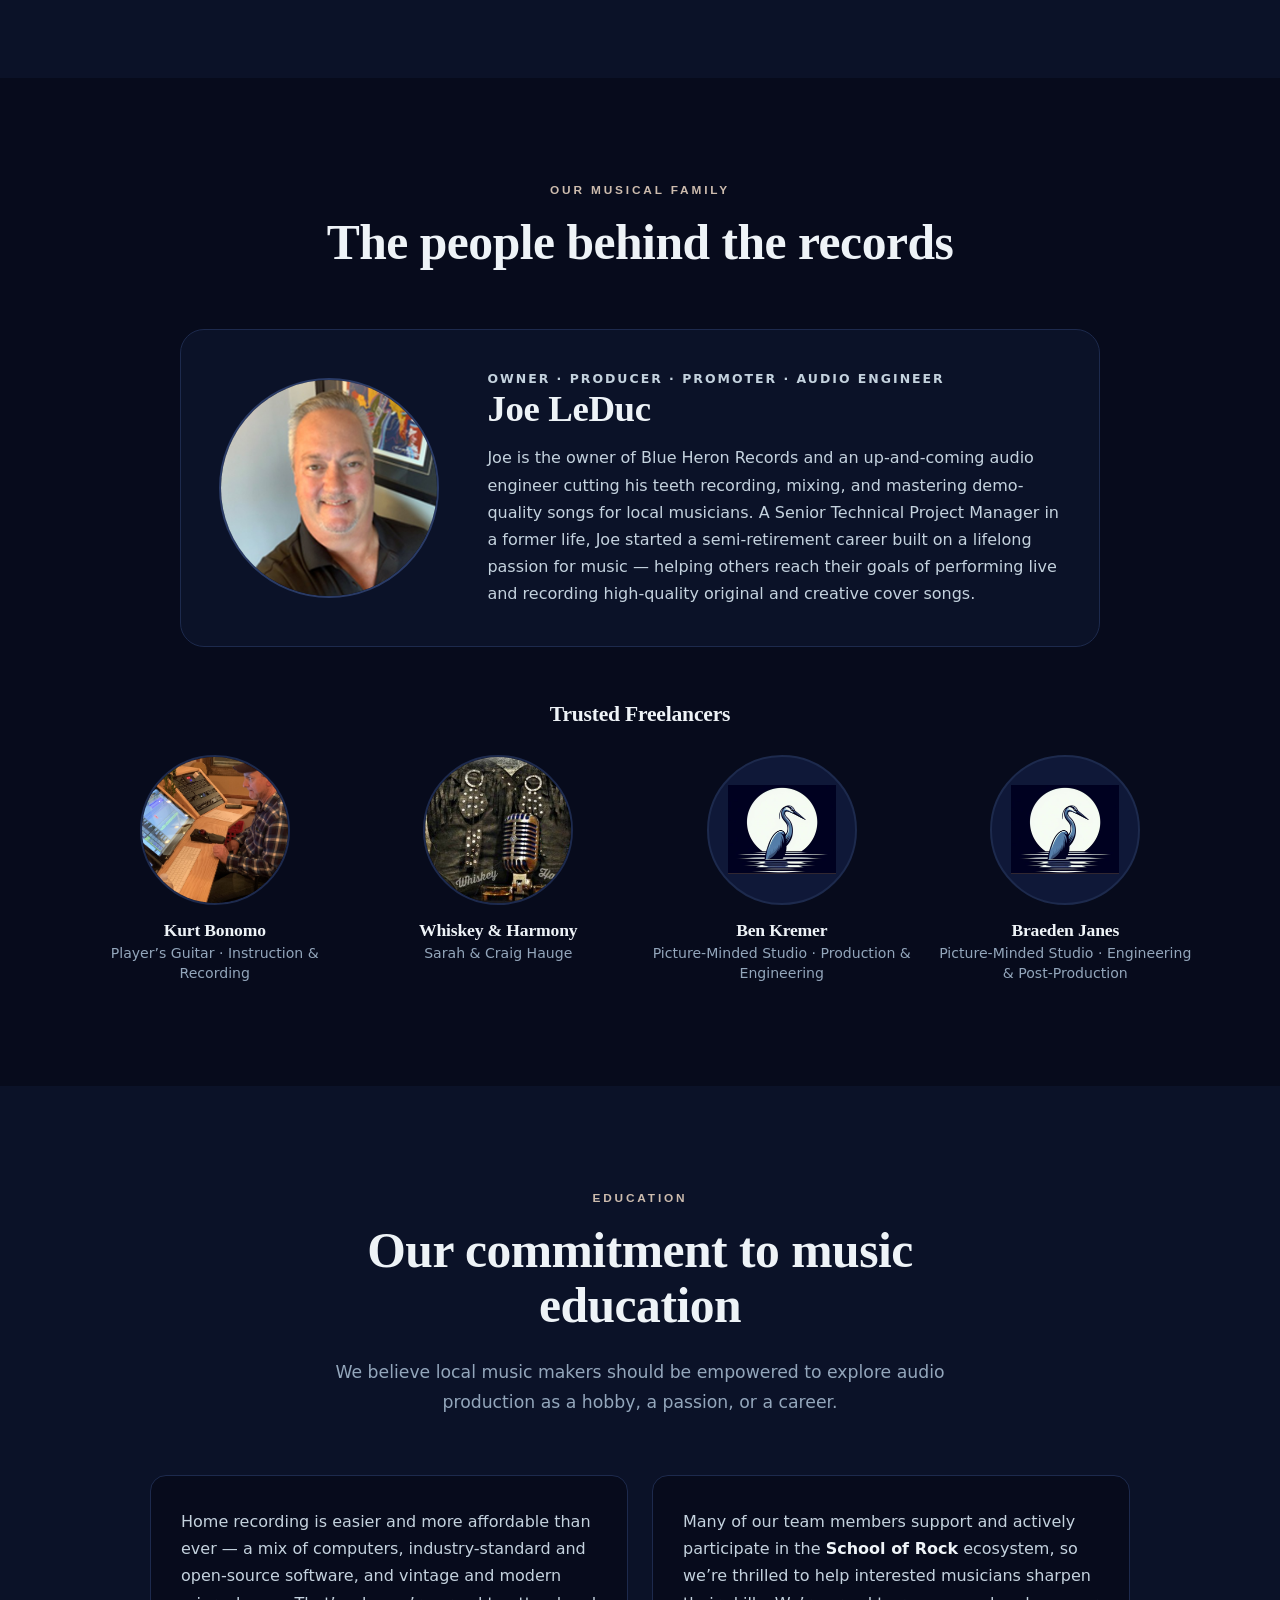
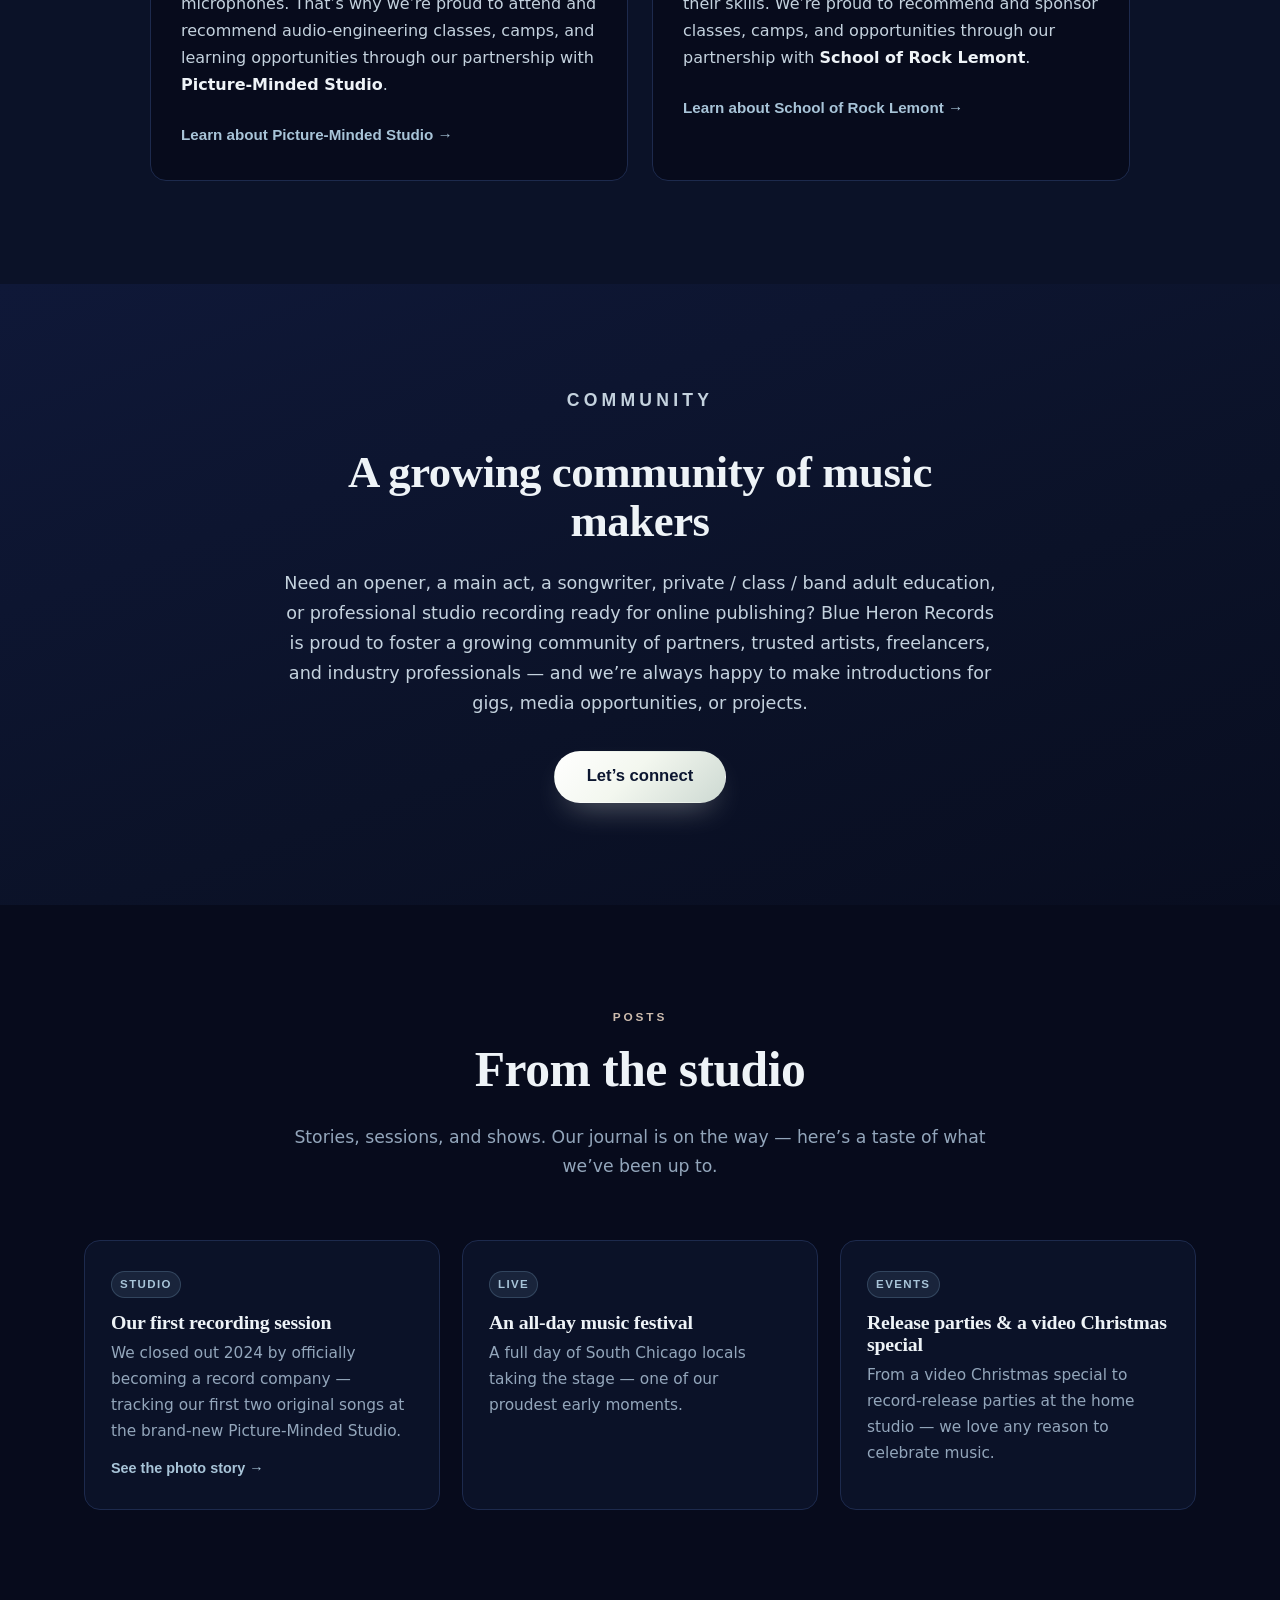
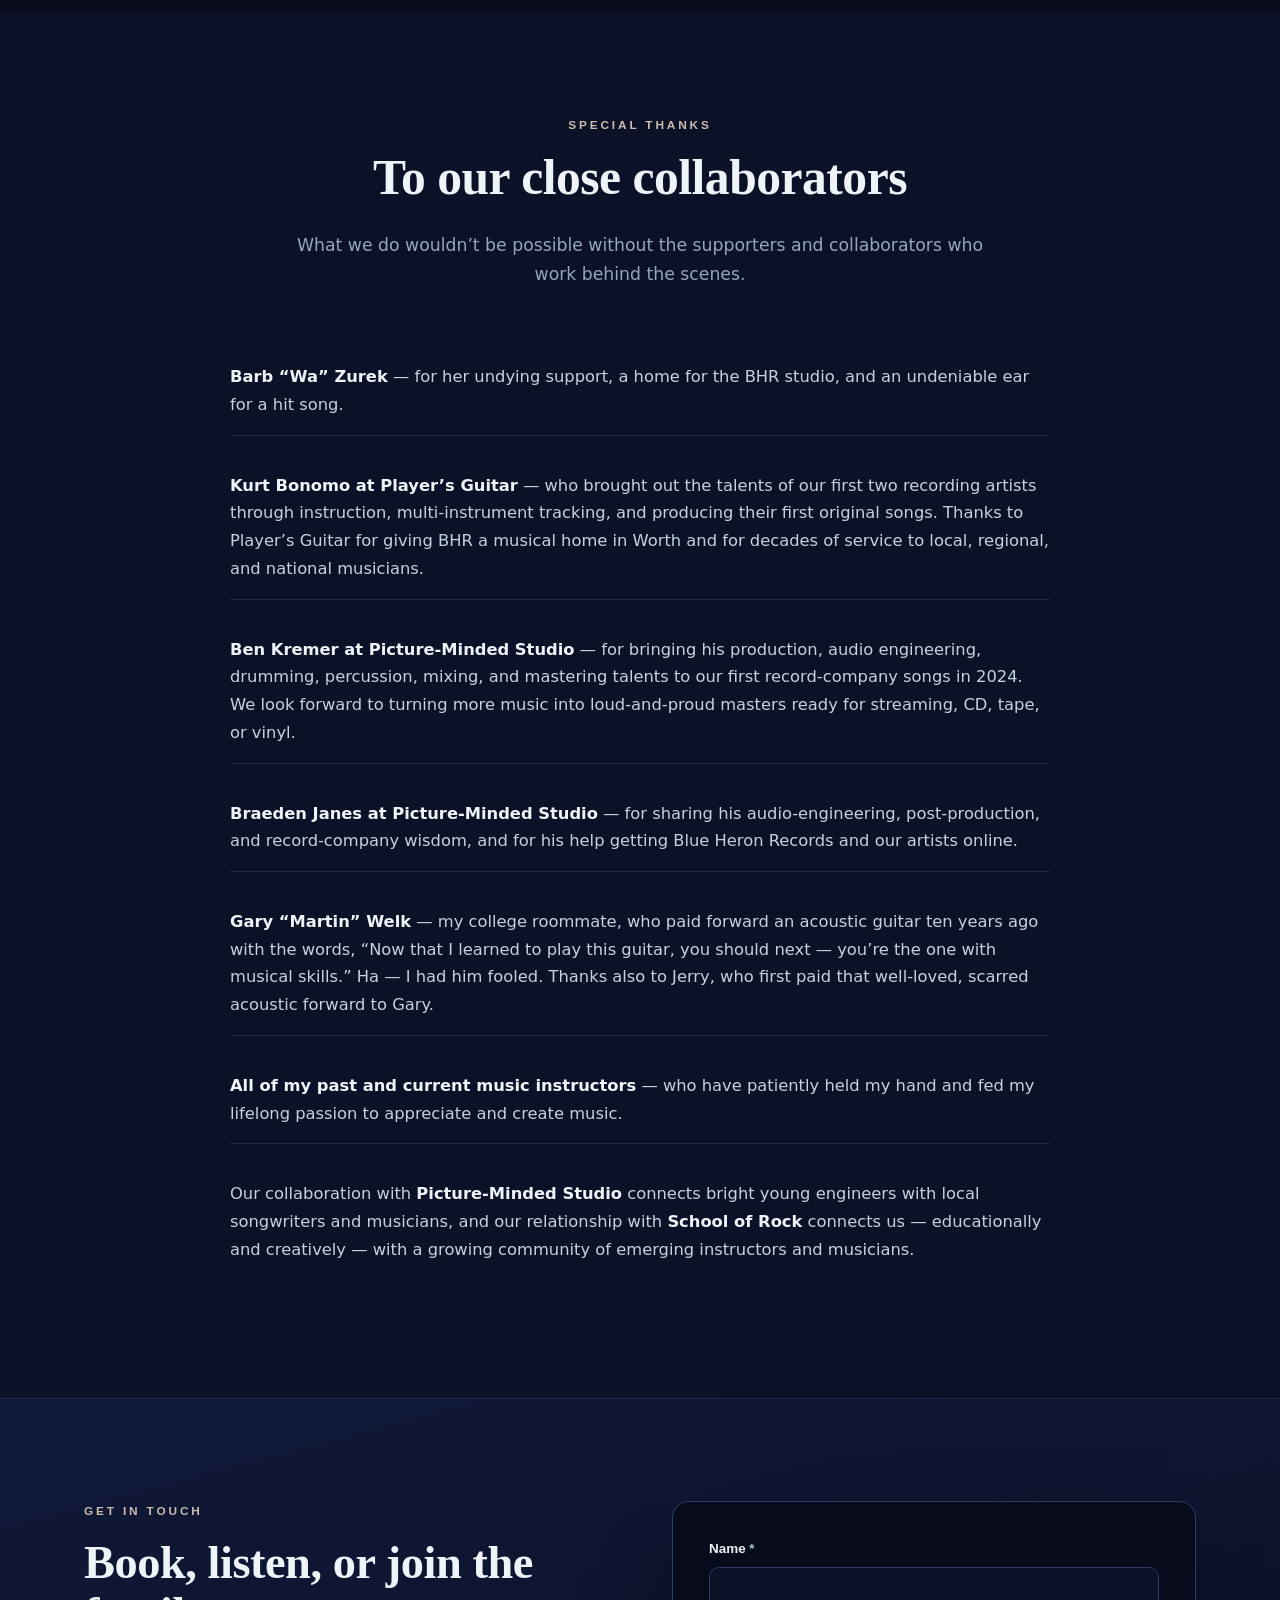
==== commit 8a9370ba: "House Band: admin-managed acts (Supabase 'bands' table) - New admin 'House Band' tab: add/remove act" ====
--- a/index.html
+++ b/index.html
@@ -253,7 +253,7 @@
           <h2>The BHR House Band</h2>
         </header>
         <p class="houseband-intro reveal">A multi-talented, multi-personality family of musicians who specialize in fun, engaging performances for your restaurant, bar, or corporate event. Pick the vibe &mdash; we&rsquo;ll bring the party.</p>
-        <div class="band-grid">
+        <div class="band-grid" id="housebandGrid">
           <article class="band reveal"><h4>Holiday Carolers</h4><p>Quartet + Friends &ldquo;Crawling Choir.&rdquo;</p><span class="band-free">Free at charity &amp; care events</span></article>
           <article class="band reveal"><h4>Holiday Orchestra</h4><p>A happy holiday party.</p></article>
           <article class="band reveal"><h4>Bayou Blues Band</h4><p>New Orleans &amp; Chicago blues.</p></article>
@@ -738,6 +738,6 @@
     <button class="lb-nav lb-next" id="lbNext" aria-label="Next photo">&#8250;</button>
   </div>
 
-  <script src="app.js?v=20260625b"></script>
+  <script src="app.js?v=20260625c"></script>
 </body>
 </html>
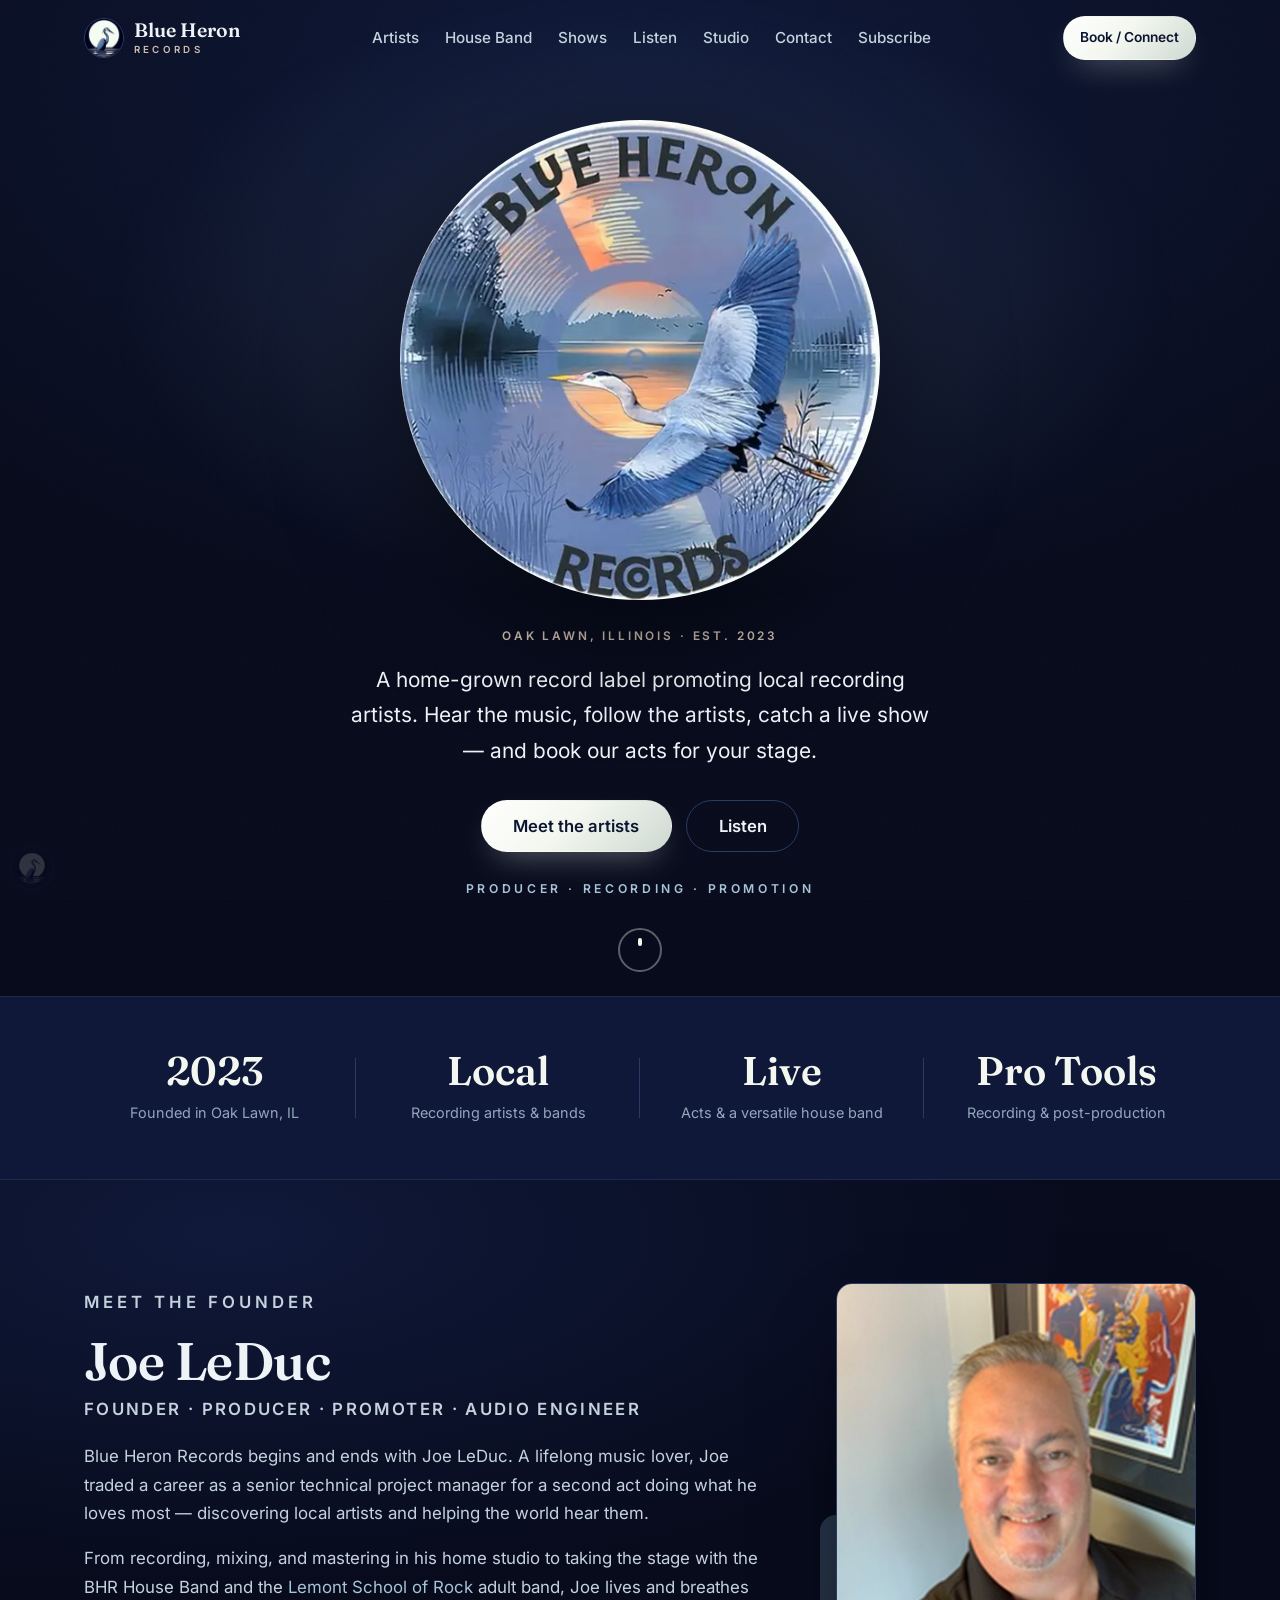
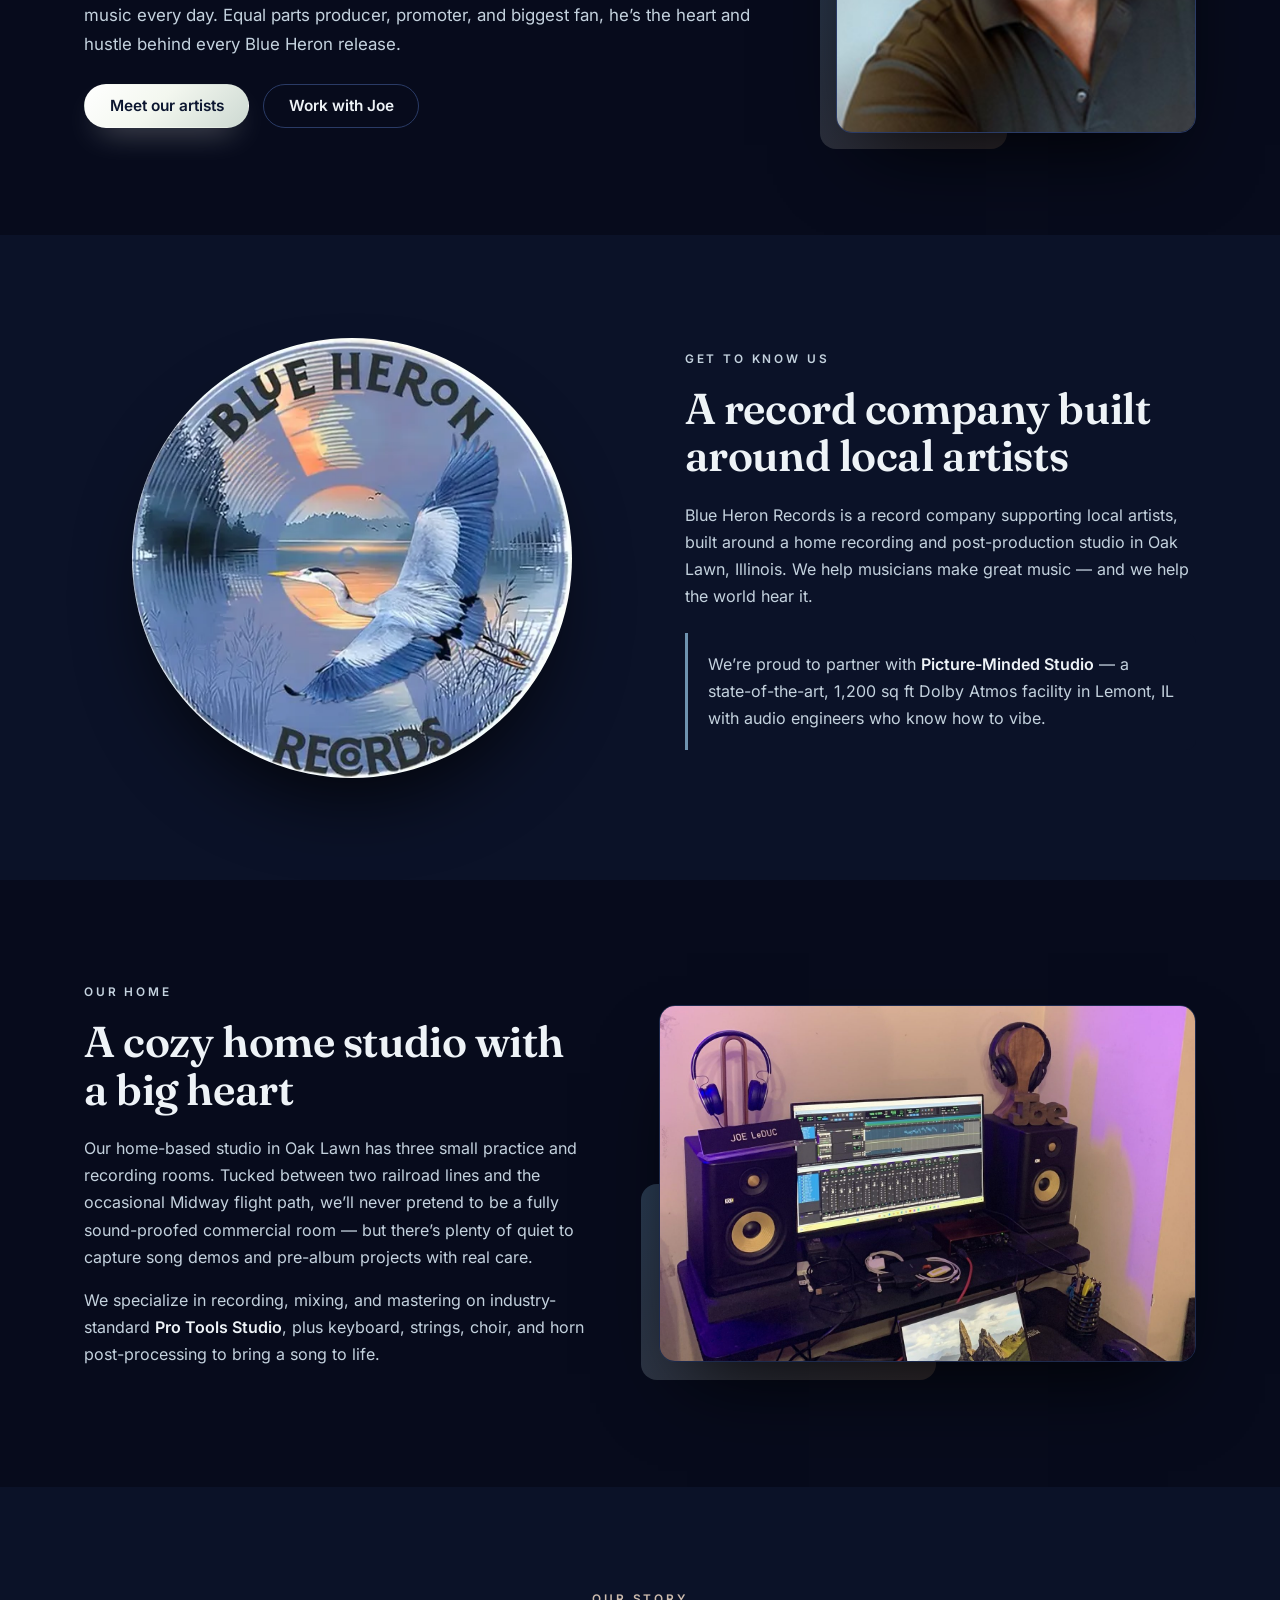
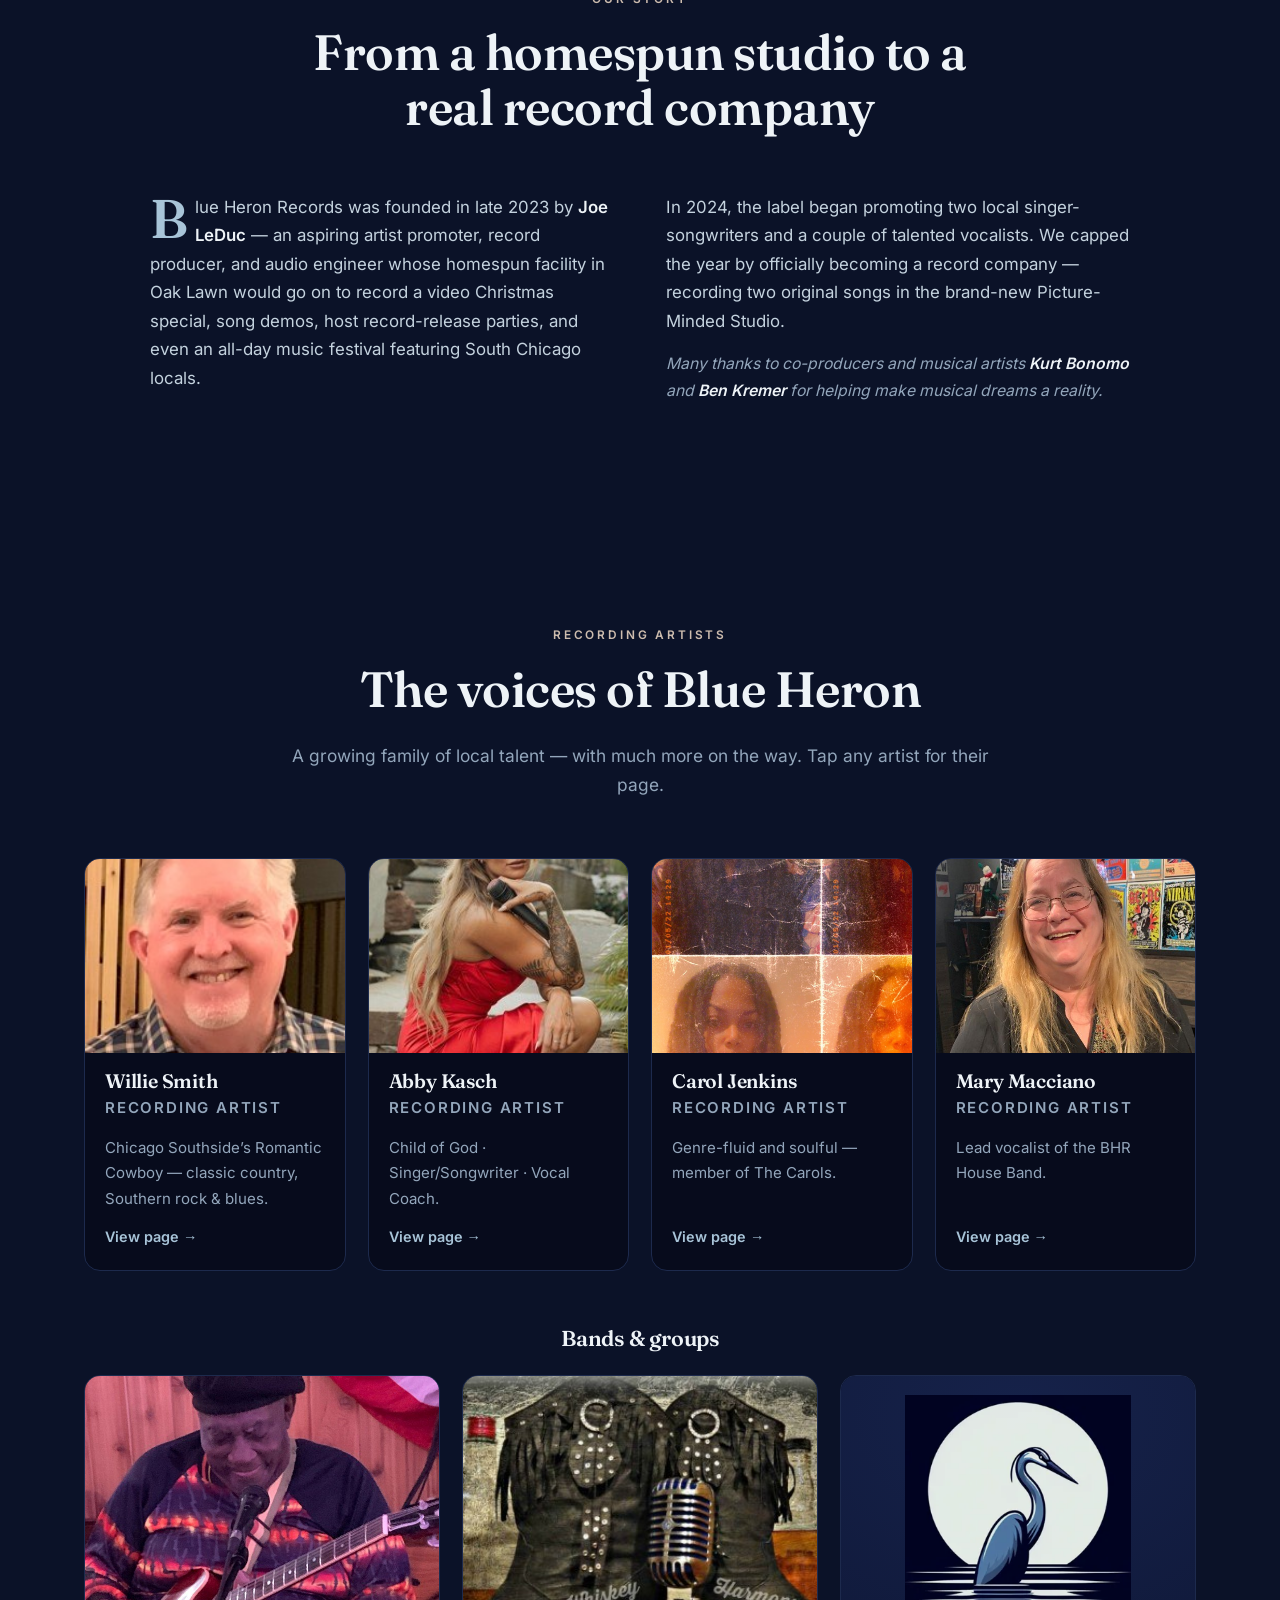
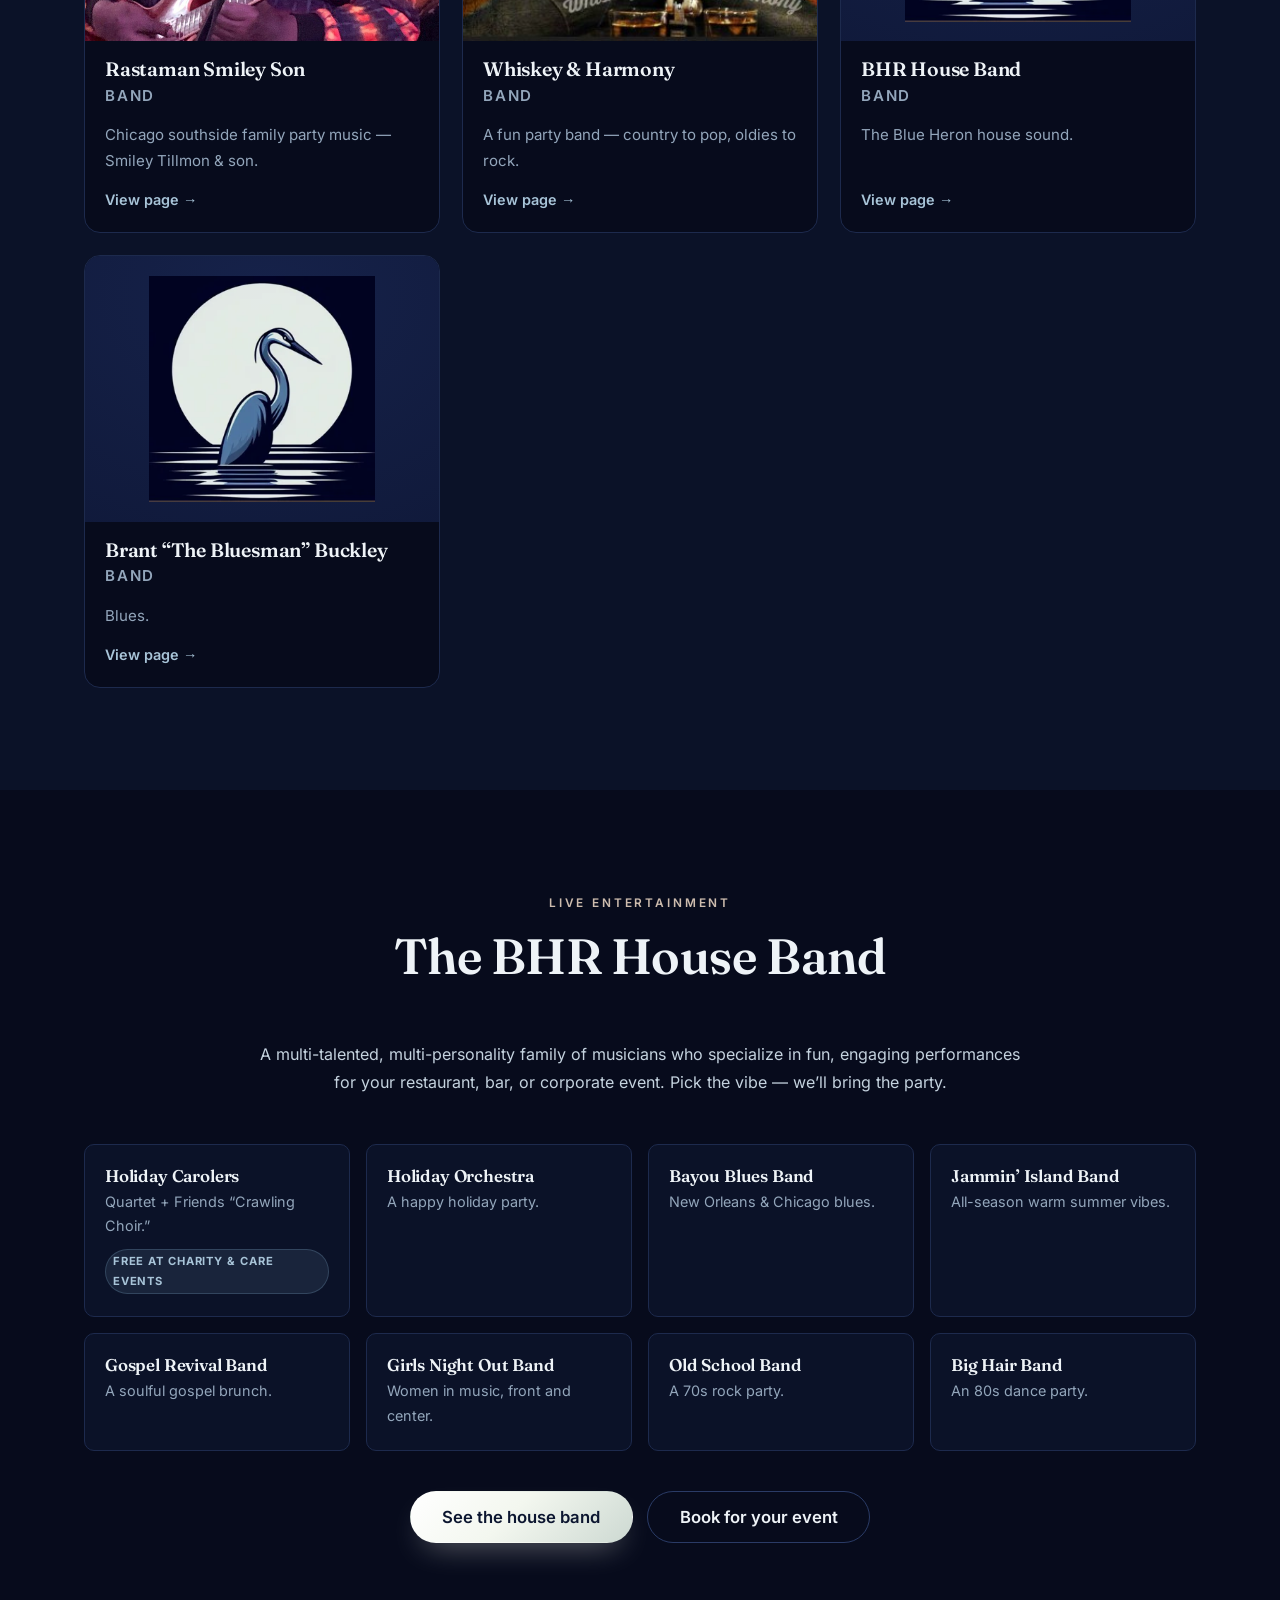
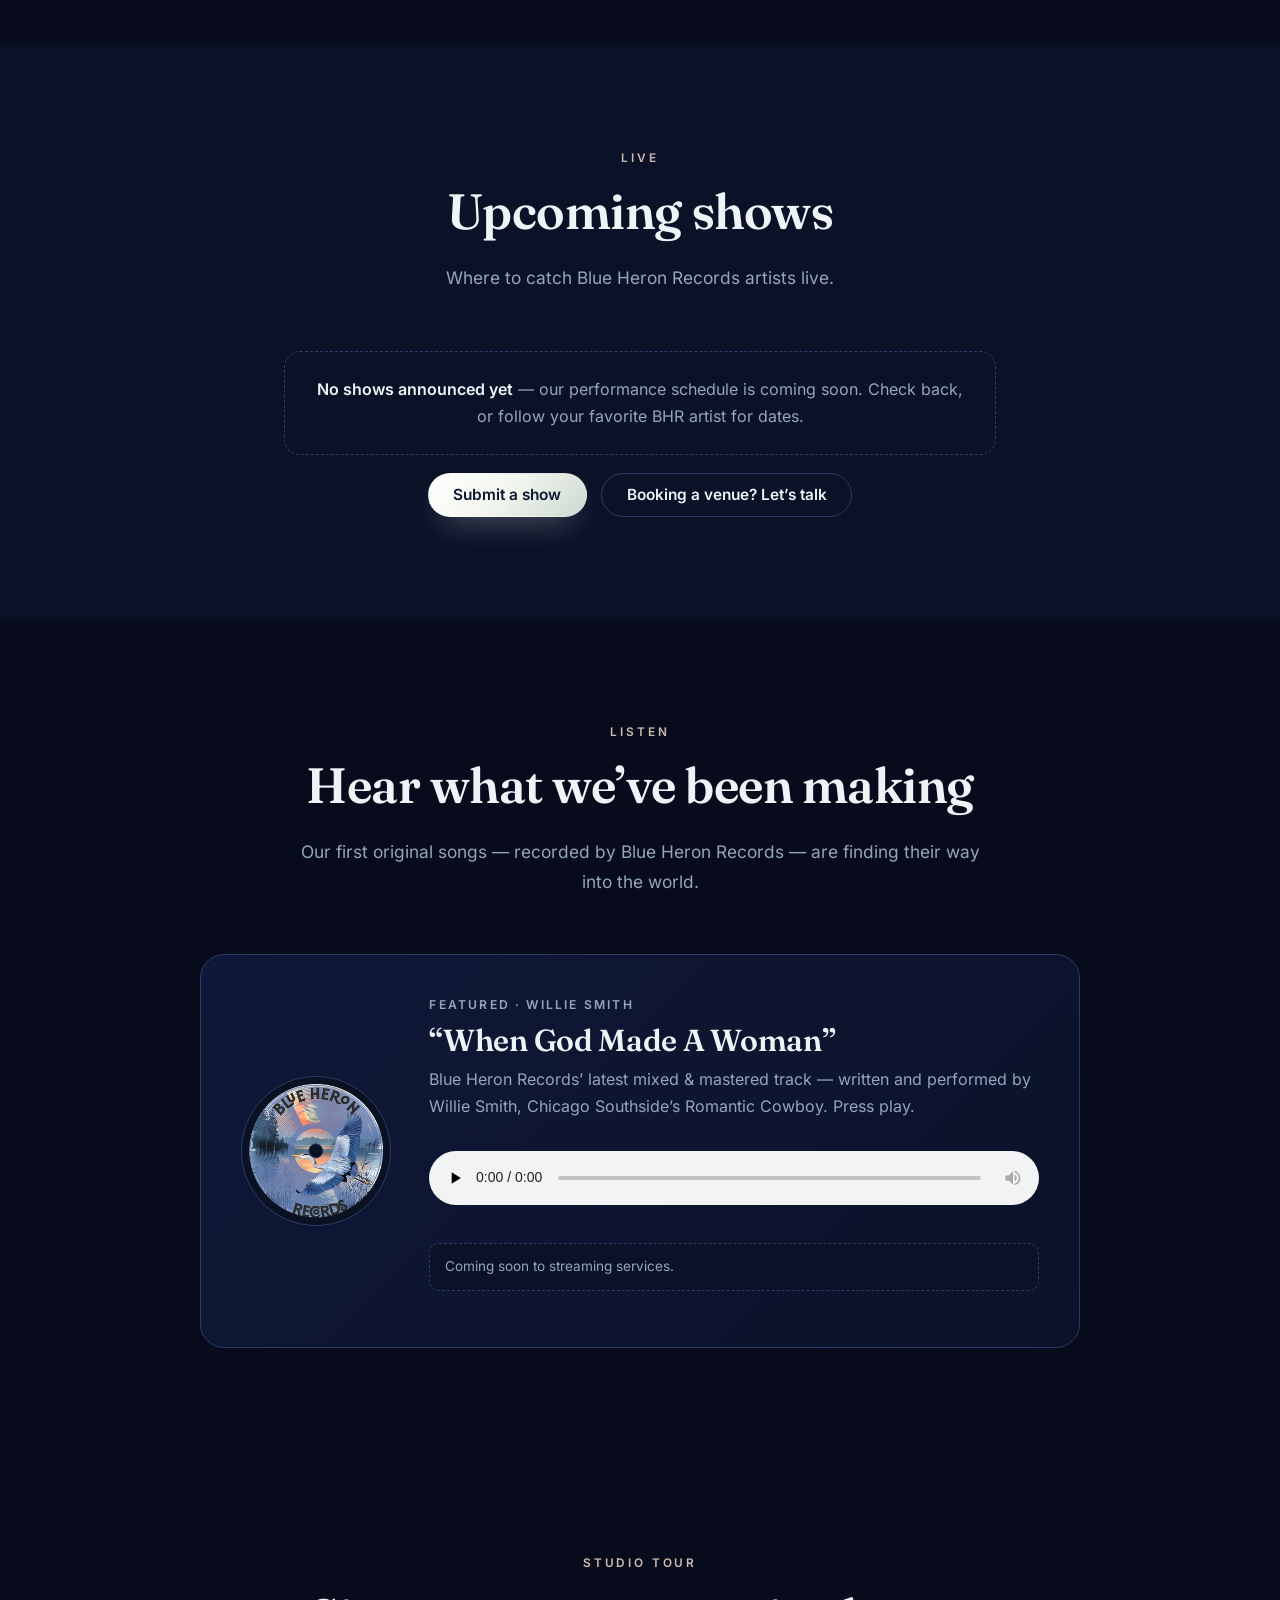
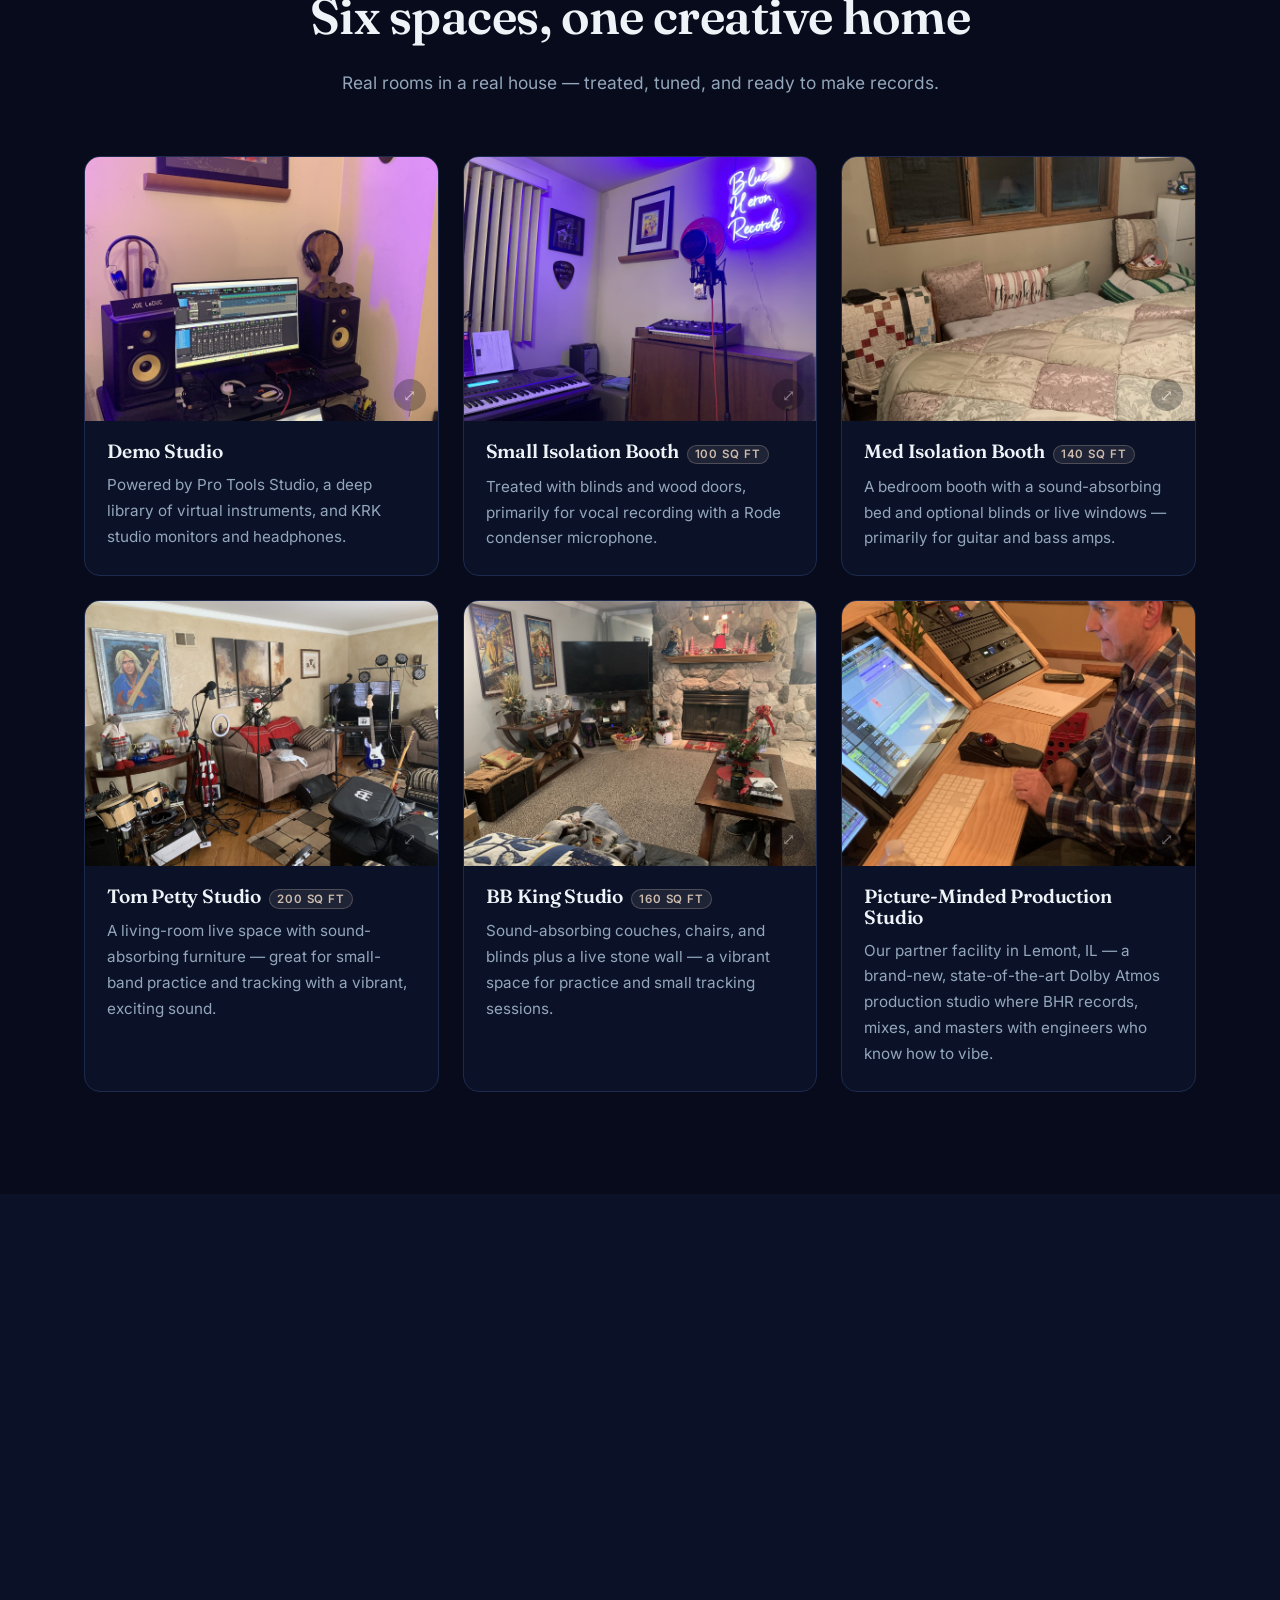
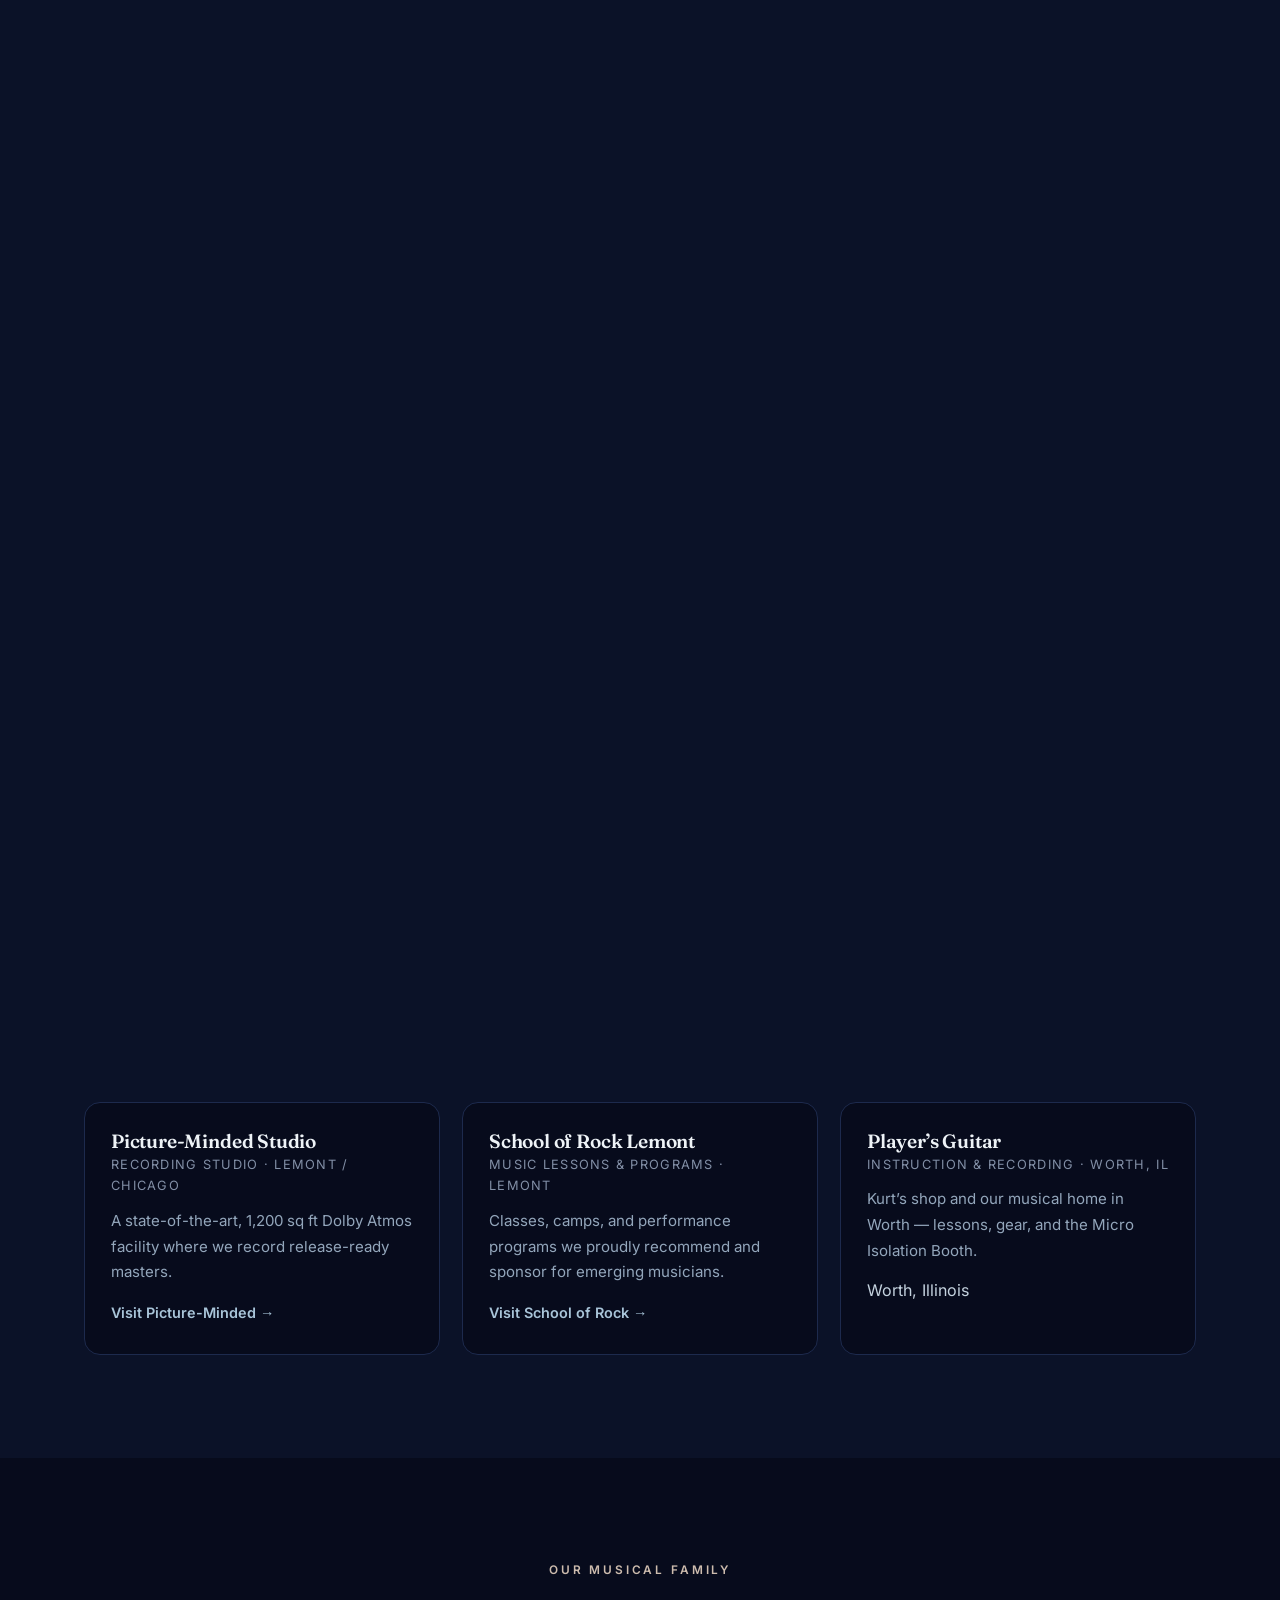
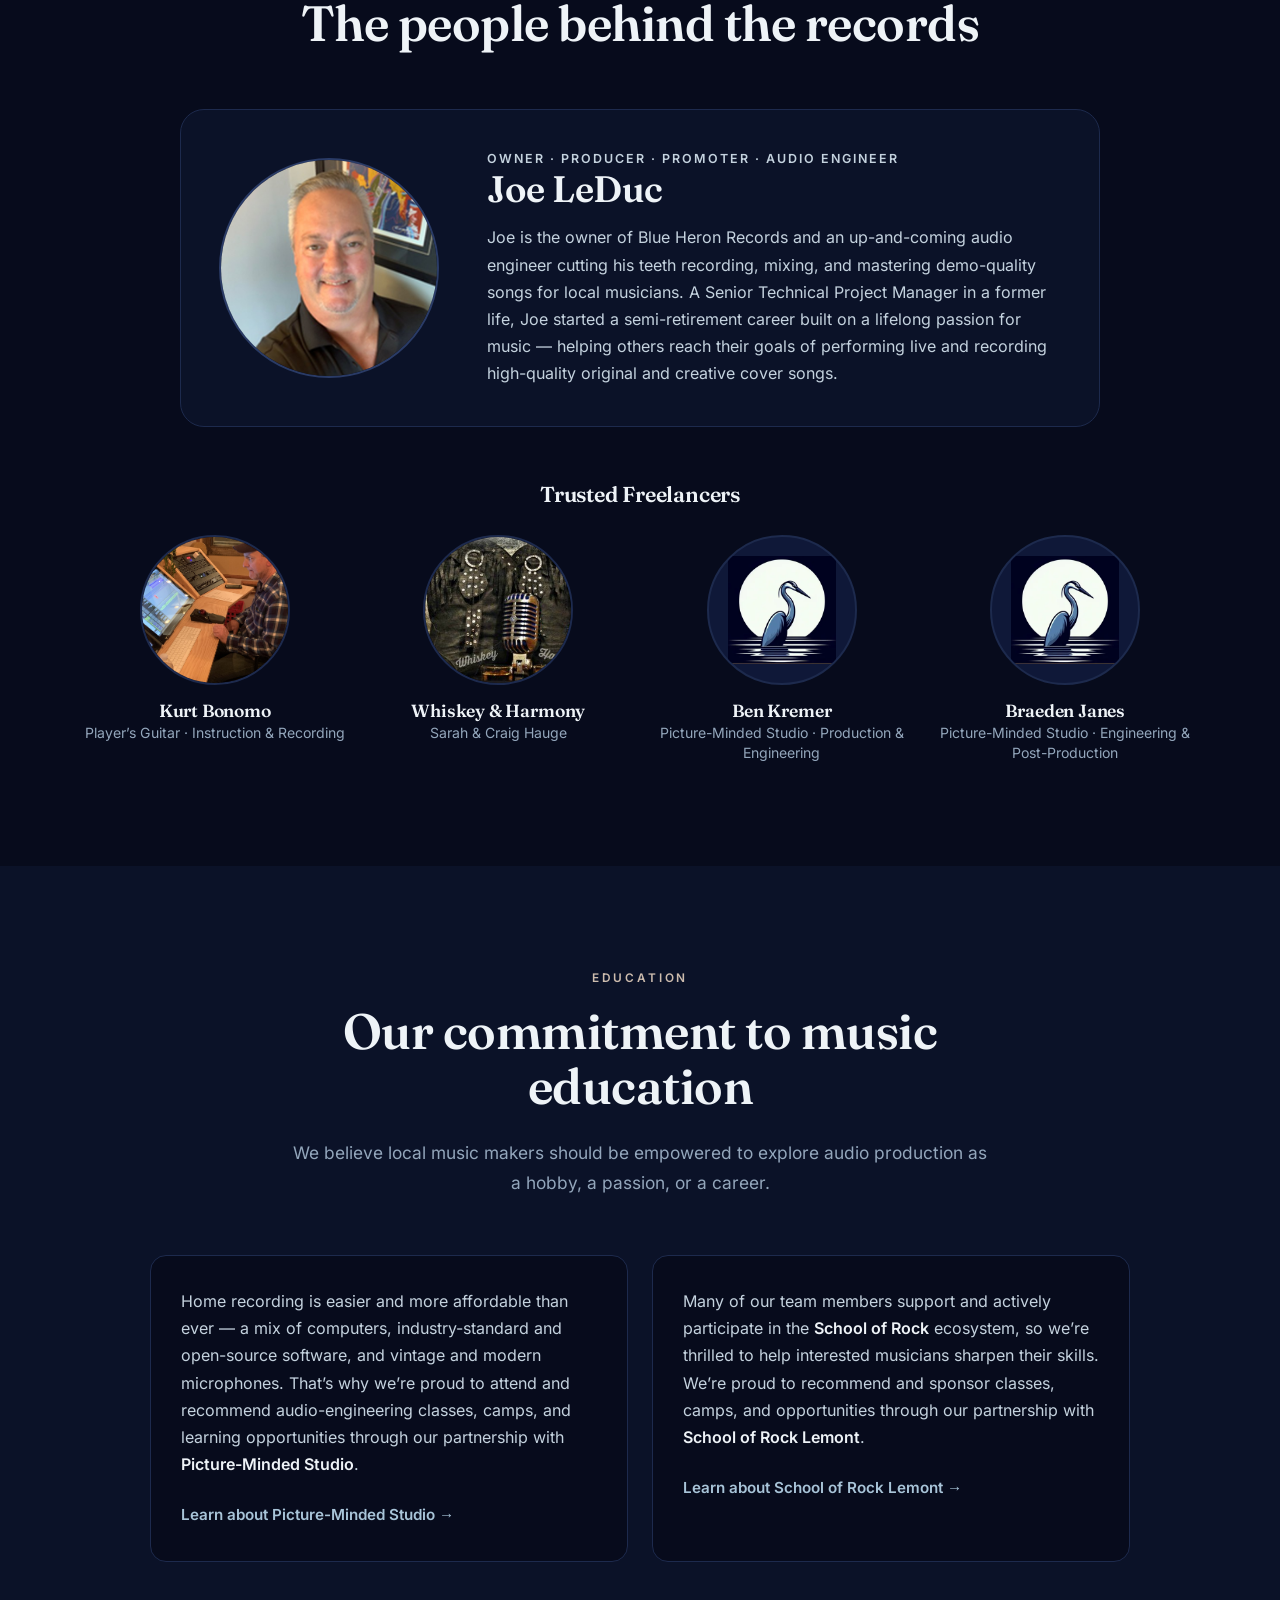
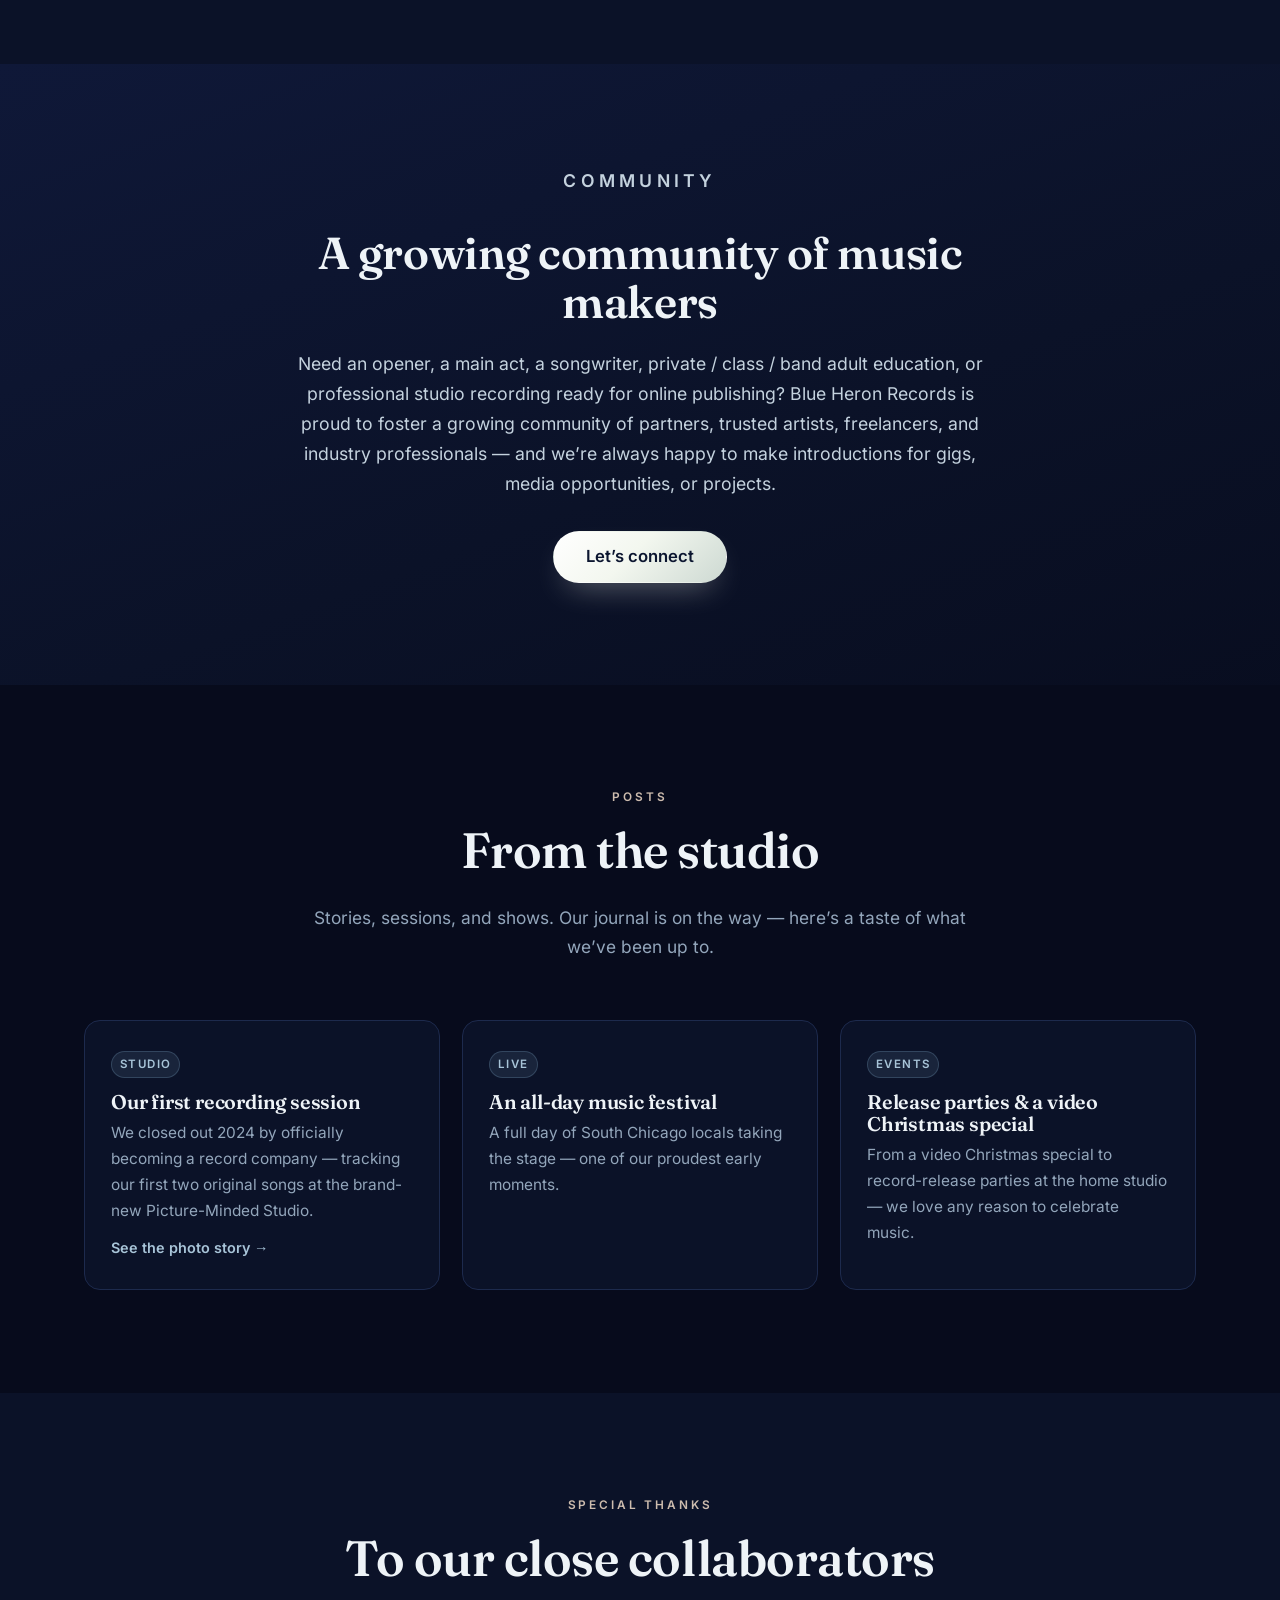
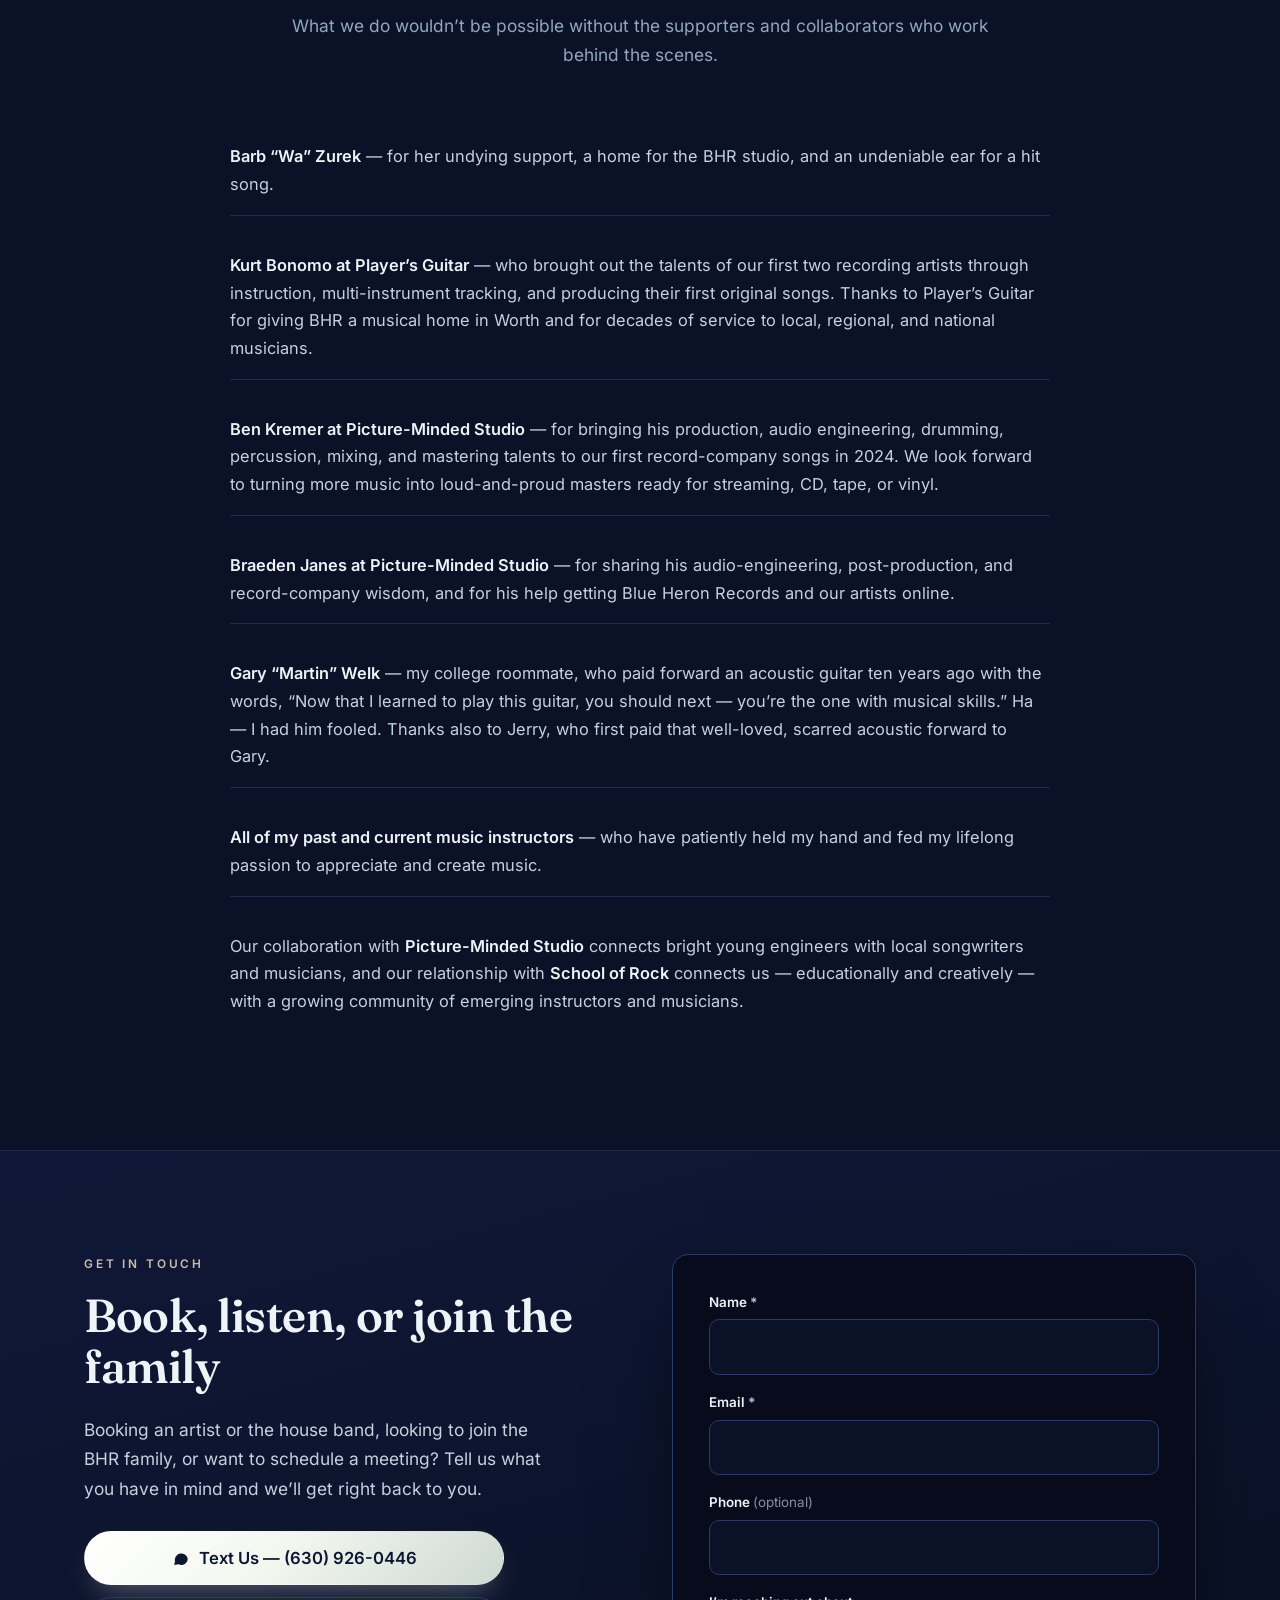
==== commit 5645ccc4: "Speed up the homepage and stop shipping a studio password Compress the logo loop, serve the house-ba" ====
--- a/index.html
+++ b/index.html
@@ -24,18 +24,16 @@
   <meta name="twitter:image" content="https://blueheronrecords.com/images/og.jpg" />
 
   <meta name="referrer" content="strict-origin-when-cross-origin" />
-  <meta http-equiv="Content-Security-Policy" content="default-src 'self'; img-src 'self' data: https://*.supabase.co; media-src 'self' https://*.supabase.co; style-src 'self' 'unsafe-inline' https://fonts.googleapis.com; font-src https://fonts.gstatic.com; script-src 'self'; connect-src 'self' https://api.web3forms.com https://*.supabase.co; base-uri 'none'; form-action 'self' mailto: tel:; frame-ancestors 'none'" />
-
+  <meta http-equiv="Content-Security-Policy" content="default-src 'self'; img-src 'self' data: https://*.supabase.co; media-src 'self' https://*.supabase.co; style-src 'self' 'unsafe-inline'; font-src 'self'; script-src 'self' https://challenges.cloudflare.com https://blueheronrecords.com/cdn-cgi/challenge-platform/; connect-src 'self' https://api.web3forms.com https://*.supabase.co https://challenges.cloudflare.com; base-uri 'none'; form-action 'self' mailto: tel:" />
+
+  <link rel="icon" href="/favicon.ico" sizes="32x32" />
   <link rel="icon" type="image/png" sizes="32x32" href="images/favicon-32.png" />
   <link rel="icon" type="image/png" sizes="512x512" href="images/icon-512.png" />
   <link rel="apple-touch-icon" href="images/apple-touch-icon.png" />
-  <link rel="preload" as="image" href="images/logo-hero.png" fetchpriority="high" />
-
-  <link rel="preconnect" href="https://fonts.googleapis.com" />
-  <link rel="preconnect" href="https://fonts.gstatic.com" crossorigin />
-  <link href="https://fonts.googleapis.com/css2?family=Fraunces:opsz,wght@9..144,400;9..144,500;9..144,600;9..144,700;9..144,900&family=Inter:wght@400;500;600;700&display=swap" rel="stylesheet" />
-
-  <link rel="stylesheet" href="styles.css?v=20260625h" />
+  <link rel="preload" as="image" href="images/logo-poster.webp" type="image/webp" fetchpriority="high" />
+
+  <link rel="stylesheet" href="fonts/fonts.css?v=20261101" />
+  <link rel="stylesheet" href="styles.css?v=20261101" />
   <noscript><style>.reveal{opacity:1!important;transform:none!important}</style></noscript>
 
   <script type="application/ld+json">
@@ -64,9 +62,9 @@
   <!-- ===== Header ===== -->
   <header class="site-header" id="header">
     <div class="container header-inner">
-      <a href="#top" class="brand" aria-label="Blue Heron Records — home">
-        <img class="brand-mark" src="images/heron-mark.png" alt="" width="40" height="40" />
-        <span class="brand-text">Blue Heron<strong>Records</strong></span>
+      <a href="#top" class="brand">
+        <img class="brand-mark" src="images/heron-mark.webp" alt="" width="40" height="40" />
+        <span class="brand-text">Blue Heron <strong>Records</strong></span>
       </a>
       <nav class="nav" id="nav" aria-label="Primary">
         <a href="#artists">Artists</a>
@@ -93,11 +91,9 @@
     <section class="hero" id="hero">
       <div class="hero-glow" aria-hidden="true"></div>
       <div class="container hero-content">
-        <div class="hero-logo-vid reveal">
-          <video autoplay muted loop playsinline poster="images/logo-video-poster.jpg" aria-label="Blue Heron Records — a blue heron in flight over a vinyl record over a lake at sunset">
-            <source src="images/logo-video.mp4" type="video/mp4" />
-            <img src="images/logo-hero.png" alt="Blue Heron Records — a blue heron in flight over a vinyl record at sunset" width="500" height="500" />
-          </video>
+        <div class="hero-logo-vid">
+          <img src="images/logo-poster.webp" alt="Blue Heron Records — a blue heron in flight over a vinyl record at sunset" width="640" height="640" fetchpriority="high" decoding="async" />
+          <video class="logo-motion" muted loop playsinline preload="none" poster="images/logo-poster.webp" aria-hidden="true"></video>
         </div>
         <h1>Blue Heron Records</h1>
         <p class="eyebrow reveal">Oak Lawn, Illinois &middot; Est. 2023</p>
@@ -146,10 +142,8 @@
       <div class="container split-grid">
         <div class="split-media reveal no-deco">
           <div class="logo-round">
-            <video class="logo-video" autoplay muted loop playsinline poster="images/logo-video-poster.jpg" aria-label="Animated Blue Heron Records logo">
-              <source src="images/logo-video.mp4" type="video/mp4" />
-              <img src="images/logo.png" alt="Blue Heron Records logo — a heron in flight over a vinyl record" />
-            </video>
+            <img src="images/logo-poster.webp" alt="Blue Heron Records logo" width="640" height="640" loading="lazy" decoding="async" />
+            <video class="logo-video logo-motion" muted loop playsinline preload="none" aria-hidden="true"></video>
           </div>
         </div>
         <div class="split-text reveal">
@@ -234,11 +228,11 @@
             <span class="artist-body"><h3>Whiskey &amp; Harmony</h3><p class="artist-role">Band</p><p>A fun party band &mdash; country to pop, oldies to rock.</p><span class="artist-link">View page &rarr;</span></span>
           </a>
           <a class="artist-card reveal" href="artist.html?a=bhr-house-band">
-            <span class="artist-photo placeholder"><img src="images/heron-mark.png" alt="BHR House Band" loading="lazy" /></span>
+            <span class="artist-photo placeholder"><img src="images/heron-mark.webp" alt="BHR House Band" width="320" height="320" loading="lazy" decoding="async" /></span>
             <span class="artist-body"><h3>BHR House Band</h3><p class="artist-role">Band</p><p>The Blue Heron house sound.</p><span class="artist-link">View page &rarr;</span></span>
           </a>
           <a class="artist-card reveal" href="artist.html?a=brant-the-bluesman-buckley">
-            <span class="artist-photo placeholder"><img src="images/heron-mark.png" alt="Brant &ldquo;The Bluesman&rdquo; Buckley" loading="lazy" /></span>
+            <span class="artist-photo placeholder"><img src="images/heron-mark.webp" alt="Brant &ldquo;The Bluesman&rdquo; Buckley" width="320" height="320" loading="lazy" decoding="async" /></span>
             <span class="artist-body"><h3>Brant &ldquo;The Bluesman&rdquo; Buckley</h3><p class="artist-role">Band</p><p>Blues.</p><span class="artist-link">View page &rarr;</span></span>
           </a>
         </div>
@@ -254,14 +248,14 @@
         </header>
         <p class="houseband-intro reveal">A multi-talented, multi-personality family of musicians who specialize in fun, engaging performances for your restaurant, bar, or corporate event. Pick the vibe &mdash; we&rsquo;ll bring the party.</p>
         <div class="band-grid" id="housebandGrid">
-          <article class="band reveal"><h4>Holiday Carolers</h4><p>Quartet + Friends &ldquo;Crawling Choir.&rdquo;</p><span class="band-free">Free at charity &amp; care events</span></article>
-          <article class="band reveal"><h4>Holiday Orchestra</h4><p>A happy holiday party.</p></article>
-          <article class="band reveal"><h4>Bayou Blues Band</h4><p>New Orleans &amp; Chicago blues.</p></article>
-          <article class="band reveal"><h4>Jammin&rsquo; Island Band</h4><p>All-season warm summer vibes.</p></article>
-          <article class="band reveal"><h4>Gospel Revival Band</h4><p>A soulful gospel brunch.</p></article>
-          <article class="band reveal"><h4>Girls Night Out Band</h4><p>Women in music, front and center.</p></article>
-          <article class="band reveal"><h4>Old School Band</h4><p>A 70s rock party.</p></article>
-          <article class="band reveal"><h4>Big Hair Band</h4><p>An 80s dance party.</p></article>
+          <article class="band reveal"><h3>Holiday Carolers</h3><p>Quartet + Friends &ldquo;Crawling Choir.&rdquo;</p><span class="band-free">Free at charity &amp; care events</span></article>
+          <article class="band reveal"><h3>Holiday Orchestra</h3><p>A happy holiday party.</p></article>
+          <article class="band reveal"><h3>Bayou Blues Band</h3><p>New Orleans &amp; Chicago blues.</p></article>
+          <article class="band reveal"><h3>Jammin&rsquo; Island Band</h3><p>All-season warm summer vibes.</p></article>
+          <article class="band reveal"><h3>Gospel Revival Band</h3><p>A soulful gospel brunch.</p></article>
+          <article class="band reveal"><h3>Girls Night Out Band</h3><p>Women in music, front and center.</p></article>
+          <article class="band reveal"><h3>Old School Band</h3><p>A 70s rock party.</p></article>
+          <article class="band reveal"><h3>Big Hair Band</h3><p>An 80s dance party.</p></article>
         </div>
         <div class="houseband-actions reveal">
           <a class="btn btn-primary btn-lg" href="artist.html?a=bhr-house-band">See the house band</a>
@@ -298,7 +292,7 @@
           <p class="section-lead">Our first original songs &mdash; recorded by Blue Heron Records &mdash; are finding their way into the world.</p>
         </header>
         <div class="listen-card reveal">
-          <div class="listen-art listen-record" aria-hidden="true"><img src="images/logo-hero.png" alt="" loading="lazy" /></div>
+          <div class="listen-art listen-record" aria-hidden="true"><img src="images/logo-listen.webp" alt="" width="480" height="480" loading="lazy" decoding="async" /></div>
           <div class="listen-body">
             <p class="listen-label">Featured &middot; Willie Smith</p>
             <h3>&ldquo;When God Made A Woman&rdquo;</h3>
@@ -480,11 +474,11 @@
             <h4>Whiskey &amp; Harmony</h4><p>Sarah &amp; Craig Hauge</p>
           </article>
           <article class="freelancer reveal">
-            <div class="freelancer-photo placeholder" aria-hidden="true"><img src="images/heron-mark.png" alt="" loading="lazy" /></div>
+            <div class="freelancer-photo placeholder" aria-hidden="true"><img src="images/heron-mark.webp" alt="" width="320" height="320" loading="lazy" decoding="async" /></div>
             <h4>Ben Kremer</h4><p>Picture-Minded Studio &middot; Production &amp; Engineering</p>
           </article>
           <article class="freelancer reveal">
-            <div class="freelancer-photo placeholder" aria-hidden="true"><img src="images/heron-mark.png" alt="" loading="lazy" /></div>
+            <div class="freelancer-photo placeholder" aria-hidden="true"><img src="images/heron-mark.webp" alt="" width="320" height="320" loading="lazy" decoding="async" /></div>
             <h4>Braeden Janes</h4><p>Picture-Minded Studio &middot; Engineering &amp; Post-Production</p>
           </article>
         </div>
@@ -621,8 +615,6 @@
             </select>
           </div>
           <div class="field"><label for="message">Tell us a bit more <span class="req" aria-hidden="true">*</span></label><textarea id="message" name="message" rows="4" required></textarea></div>
-          <!-- Web3Forms: get a free key at https://web3forms.com using btab1130@gmail.com, then paste it below.
-               Submissions arrive in that inbox; the cc sends a copy to Joe too. Falls back to email until the key is set. -->
           <input type="hidden" name="access_key" value="27123b13-8671-41c1-bab4-2f08aee37de1" />
           <input type="hidden" name="cc" value="joeleduc@blueheronrecords.com" />
           <input type="checkbox" name="botcheck" tabindex="-1" autocomplete="off" aria-hidden="true" style="position:absolute;left:-5000px" />
@@ -670,7 +662,7 @@
     </div>
     <!-- Discreet on-theme handle: the little blue heron, bottom-left -> add/remove panel -->
     <button type="button" class="edit-toggle" id="editToggle" aria-label="Studio admin" title="Studio admin">
-      <img src="images/favicon-32.png" alt="" width="26" height="26" />
+      <img src="images/heron-mark.webp" alt="" width="32" height="32" />
     </button>
   </main>
 
@@ -684,7 +676,8 @@
       <form class="newsletter-form" id="newsletterForm">
         <input type="text" id="nlName" name="name" placeholder="Your name" autocomplete="name" aria-label="Your name" />
         <input type="email" id="nlEmail" name="email" required placeholder="you@email.com" autocomplete="email" aria-label="Your email address" />
-        <input type="tel" id="nlPhone" name="phone" placeholder="Phone (optional)" autocomplete="tel" aria-label="Your phone number (optional)" />
+        <input type="tel" id="nlPhone" name="phone" placeholder="Phone (optional)" autocomplete="tel" aria-label="Your phone number, optional" aria-describedby="nlPhoneConsent" />
+        <p class="nl-consent" id="nlPhoneConsent">Optional. Adding a phone number is consent for Blue Heron Records to text you about new music and show dates. Message frequency varies. Reply STOP to opt out. Message and data rates may apply.</p>
         <button type="submit" class="btn btn-primary">Subscribe</button>
       </form>
       <p class="newsletter-msg" id="newsletterMsg" role="status" hidden></p>
@@ -696,14 +689,14 @@
     <div class="container footer-inner">
       <div class="footer-brand">
         <span class="brand">
-          <img class="brand-mark" src="images/heron-mark.png" alt="" width="40" height="40" />
-          <span class="brand-text">Blue Heron<strong>Records</strong></span>
+          <img class="brand-mark" src="images/heron-mark.webp" alt="" width="40" height="40" />
+          <span class="brand-text">Blue Heron <strong>Records</strong></span>
         </span>
         <p>A home-grown record label promoting local recording artists &mdash; recording, post-production, live sound, and promotion &mdash; from Oak Lawn, Illinois.</p>
         <p class="footer-sig">Joe LeDuc &middot; Producer | Recording | Promotion</p>
       </div>
       <div class="footer-col">
-        <h4>Explore</h4>
+        <p class="footer-label">Explore</p>
         <a href="#artists">Artists</a>
         <a href="#houseband">House Band</a>
         <a href="#shows">Shows</a>
@@ -711,13 +704,13 @@
         <a href="#studio">Studio</a>
       </div>
       <div class="footer-col">
-        <h4>Partners</h4>
+        <p class="footer-label">Partners</p>
         <a href="https://www.picturemindedstudio.com" target="_blank" rel="noopener">Picture-Minded Studio</a>
         <a href="https://locations.schoolofrock.com/lemont" target="_blank" rel="noopener">School of Rock Lemont</a>
         <span>Player&rsquo;s Guitar &middot; Worth, IL</span>
       </div>
       <div class="footer-col">
-        <h4>Contact</h4>
+        <p class="footer-label">Contact</p>
         <a href="sms:+16309260446?&body=Hi%20Blue%20Heron%20Records%2C%20">Text us &middot; (630) 926-0446</a>
         <a href="tel:+16309260446">Call (630) 926-0446</a>
         <a href="mailto:joeleduc@blueheronrecords.com">joeleduc@blueheronrecords.com</a>
@@ -738,6 +731,6 @@
     <button class="lb-nav lb-next" id="lbNext" aria-label="Next photo">&#8250;</button>
   </div>
 
-  <script src="app.js?v=20260625c"></script>
+  <script src="app.js?v=20261101"></script>
 </body>
 </html>
--- a/fonts/fonts.css
+++ b/fonts/fonts.css
@@ -0,0 +1,18 @@
+/* Latin subsets of Fraunces and Inter, self-hosted so the page CSP
+   does not have to allow fonts.googleapis.com / fonts.gstatic.com. */
+@font-face {
+  font-family: "Fraunces";
+  font-style: normal;
+  font-weight: 400 900;
+  font-display: swap;
+  src: url("fraunces-latin.woff2") format("woff2");
+  unicode-range: U+0000-00FF, U+0131, U+0152-0153, U+02BB-02BC, U+02C6, U+02DA, U+02DC, U+0304, U+0308, U+0329, U+2000-206F, U+20AC, U+2122, U+2191, U+2193, U+2212, U+2215, U+FEFF, U+FFFD;
+}
+@font-face {
+  font-family: "Inter";
+  font-style: normal;
+  font-weight: 400 700;
+  font-display: swap;
+  src: url("inter-latin.woff2") format("woff2");
+  unicode-range: U+0000-00FF, U+0131, U+0152-0153, U+02BB-02BC, U+02C6, U+02DA, U+02DC, U+0304, U+0308, U+0329, U+2000-206F, U+20AC, U+2122, U+2191, U+2193, U+2212, U+2215, U+FEFF, U+FFFD;
+}
--- a/styles.css
+++ b/styles.css
@@ -34,8 +34,10 @@
 }
 
 * { box-sizing: border-box; }
+[hidden] { display: none !important; }
 html { scroll-behavior: smooth; }
 
+html { overflow-x: clip; }
 body {
   margin: 0;
   font-family: "Inter", system-ui, -apple-system, "Segoe UI", sans-serif;
@@ -43,7 +45,7 @@
   background: var(--bg);
   line-height: 1.7;
   -webkit-font-smoothing: antialiased;
-  overflow-x: hidden;
+  overflow-x: clip;
 }
 body::before {
   content: ""; position: fixed; inset: 0; z-index: 1; pointer-events: none; opacity: .03;
@@ -77,7 +79,7 @@
 .btn {
   display: inline-flex; align-items: center; justify-content: center; gap: .55em;
   font-family: "Inter", sans-serif; font-weight: 600; font-size: .96rem; line-height: 1;
-  padding: .85em 1.6em; border-radius: 999px; border: 1.5px solid transparent; cursor: pointer;
+  min-height: 44px; padding: .85em 1.6em; border-radius: 999px; border: 1.5px solid transparent; cursor: pointer;
   transition: transform .25s var(--ease), box-shadow .25s var(--ease), background .2s, color .2s, border-color .2s;
   white-space: nowrap;
 }
@@ -105,7 +107,7 @@
 .brand-text { font-family: "Fraunces", serif; font-weight: 600; font-size: 1.22rem; color: var(--cream); display: flex; flex-direction: column; line-height: 1; }
 .brand-text strong { font-family: "Inter", sans-serif; font-weight: 600; font-size: .5em; letter-spacing: .34em; text-transform: uppercase; color: var(--sand); margin-top: .4em; }
 .nav { display: flex; gap: 26px; }
-.nav a { color: var(--soft); font-weight: 500; font-size: .95rem; position: relative; padding: 4px 0; font-family: "Inter", sans-serif; }
+.nav a { color: var(--soft); font-weight: 500; font-size: .95rem; position: relative; padding: 4px 0; min-height: 44px; display: inline-flex; align-items: center; font-family: "Inter", sans-serif; }
 .nav a::after { content: ""; position: absolute; left: 0; bottom: -2px; height: 2px; width: 0; background: var(--heron); transition: width .25s var(--ease); }
 .nav a:hover { color: var(--cream); }
 .nav a:hover::after { width: 100%; }
@@ -123,14 +125,14 @@
 /* The logo video is 640x640 with a white background; the actual disc is ~534px wide,
    centered at (292,288) — up & left of frame center. We position the video so the disc
    fills the circular frame exactly (no white, centered). */
-.hero-logo-vid { position: relative; width: min(480px, 84vw); aspect-ratio: 1; margin: 0 auto 8px; border-radius: 50%; overflow: hidden; filter: drop-shadow(0 24px 60px rgba(0,0,0,.55)); background: #0b1326; }
-.hero-logo-vid video, .hero-logo-vid img { position: absolute; width: 120%; height: 120%; left: -4.75%; top: -4%; object-fit: cover; display: block; }
+.hero-logo-vid { position: relative; width: min(480px, 100%); max-width: 100%; aspect-ratio: 1; margin: 0 auto 8px; border-radius: 50%; overflow: hidden; contain: paint; filter: drop-shadow(0 24px 60px rgba(0,0,0,.55)); background: #0b1326; }
+.hero-logo-vid video, .hero-logo-vid img { position: absolute; width: 120%; height: 120%; left: -4.75%; top: -4%; max-width: none; object-fit: cover; display: block; }
 .hero .eyebrow { color: var(--sand); margin-top: 26px; }
 .hero h1 { position: absolute; width: 1px; height: 1px; overflow: hidden; clip: rect(0 0 0 0); }  /* logo carries the name; keep h1 for a11y */
 .hero-sub { font-size: clamp(1.08rem, 2.1vw, 1.3rem); max-width: 600px; margin: 0 auto 2rem; color: var(--cream); opacity: .92; }
 .hero-actions { display: flex; flex-wrap: wrap; gap: 14px; justify-content: center; }
 .hero-tag { margin: 1.7rem 0 0; font-family: "Inter", sans-serif; text-transform: uppercase; letter-spacing: .3em; font-size: .76rem; color: var(--heron-light); font-weight: 600; }
-.scroll-cue { position: absolute; left: 50%; bottom: 24px; transform: translateX(-50%); width: 26px; height: 42px; border: 2px solid rgba(255,255,255,.35); border-radius: 14px; z-index: 3; }
+.scroll-cue { position: absolute; left: 50%; bottom: 24px; transform: translateX(-50%); width: 44px; height: 44px; border: 2px solid rgba(255,255,255,.35); border-radius: 22px; z-index: 3; }
 .scroll-cue span { position: absolute; left: 50%; top: 8px; width: 4px; height: 8px; margin-left: -2px; background: var(--moon); border-radius: 2px; animation: scrollDot 1.8s infinite; }
 @keyframes scrollDot { 0% { opacity: 0; transform: translateY(0); } 40% { opacity: 1; } 80% { opacity: 0; transform: translateY(12px); } 100% { opacity: 0; } }
 
@@ -152,9 +154,11 @@
 .split-media img.studio-shot { aspect-ratio: 3 / 2; height: auto; }
 .split-media::after { content: ""; position: absolute; inset: auto auto -18px -18px; width: 55%; height: 55%; border-radius: var(--radius); background: linear-gradient(135deg, var(--heron-deep), var(--taupe)); z-index: -1; opacity: .55; }
 .split-media.no-deco::after { display: none; }
-.logo-round { position: relative; aspect-ratio: 1; border-radius: 50%; overflow: hidden; box-shadow: var(--shadow-lg); max-width: 440px; margin: 0 auto; background: #0a1326; }
-/* Crop to the disc (534px @ 292,288 in the 640 frame) so it's a clean circle, no white. */
-.logo-round video, .logo-round img { position: absolute; width: 120%; height: 120%; left: -4.75%; top: -4%; object-fit: cover; display: block; border: none; border-radius: 0; box-shadow: none; }
+.logo-round { position: relative; aspect-ratio: 1; border-radius: 50%; overflow: hidden; contain: paint; box-shadow: var(--shadow-lg); max-width: min(440px, 100%); margin: 0 auto; background: #0a1326; }
+/* Scale inside the circle so the white corners of the logo frame never widen the page. */
+.logo-round video, .logo-round img { position: absolute; width: 120%; height: 120%; left: -4.75%; top: -4%; max-width: none; object-fit: cover; display: block; border: none; border-radius: 0; box-shadow: none; }
+.hero-logo-vid video, .logo-round video { opacity: 0; pointer-events: none; }
+.hero-logo-vid video.is-playing, .logo-round video.is-playing { opacity: 1; }
 .split-text h2 { font-size: clamp(1.9rem, 3.8vw, 2.7rem); }
 .split-text p { color: var(--soft); }
 .callout { margin-top: 1.4rem; padding: 18px 20px; border-left: 3px solid var(--heron); background: var(--bg-2); border-radius: 0 var(--radius-sm) var(--radius-sm) 0; color: var(--muted); }
@@ -169,7 +173,7 @@
 .founder-text p { color: var(--soft); font-size: 1.05rem; }
 .founder-actions { display: flex; flex-wrap: wrap; gap: 14px; margin-top: 1.6rem; }
 .founder-media { position: relative; }
-.founder-media img { width: 100%; border-radius: var(--radius); border: 1px solid var(--line-2); box-shadow: var(--shadow-lg); }
+.founder-media img { width: 100%; height: auto; aspect-ratio: 368 / 460; object-fit: cover; border-radius: var(--radius); border: 1px solid var(--line-2); box-shadow: var(--shadow-lg); }
 .founder-media::after { content: ""; position: absolute; inset: auto auto -16px -16px; width: 52%; height: 52%; border-radius: var(--radius); background: linear-gradient(135deg, var(--heron-deep), var(--taupe)); z-index: -1; opacity: .5; }
 @media (max-width: 820px) {
   .founder-grid { grid-template-columns: 1fr; }
@@ -205,6 +209,7 @@
 .artist-card { display: flex; flex-direction: column; background: var(--bg); border: 1px solid var(--line); border-radius: var(--radius); overflow: hidden; color: inherit; transition: transform .3s var(--ease), border-color .3s, box-shadow .3s; }
 .artist-card:hover { transform: translateY(-5px); border-color: var(--heron-deep); box-shadow: var(--shadow); }
 .artist-photo { aspect-ratio: 4 / 3; background: var(--bg-3); display: block; overflow: hidden; }
+.artist-photo picture { display: block; height: 100%; }
 .artist-photo img { width: 100%; height: 100%; object-fit: cover; transition: transform .5s var(--ease); }
 .artist-card:hover .artist-photo img { transform: scale(1.05); }
 .artist-photo.placeholder { display: grid; place-items: center; background: radial-gradient(120% 120% at 50% 15%, var(--bg-4), var(--bg-3)); }
@@ -222,7 +227,7 @@
 .band-grid { display: grid; grid-template-columns: repeat(4, 1fr); gap: 16px; }
 .band { background: var(--bg-2); border: 1px solid var(--line); border-radius: var(--radius-sm); padding: 22px 20px; transition: transform .3s var(--ease), border-color .3s, background .3s; }
 .band:hover { transform: translateY(-4px); border-color: var(--line-2); background: var(--bg-3); }
-.band h4 { font-size: 1.06rem; margin-bottom: .25em; color: var(--cream); }
+.band h3 { font-size: 1.06rem; margin-bottom: .25em; color: var(--cream); font-weight: 600; }
 .band p { margin: 0; color: var(--muted); font-size: .9rem; }
 .band-free { display: inline-block; margin-top: 10px; font-family: "Inter", sans-serif; font-size: .7rem; font-weight: 700; letter-spacing: .08em; text-transform: uppercase; color: var(--heron-light); background: rgba(111,147,176,.14); border: 1px solid rgba(111,147,176,.3); padding: .25em .6em; border-radius: 999px; }
 .houseband-actions { display: flex; flex-wrap: wrap; gap: 14px; justify-content: center; margin-top: 40px; }
@@ -234,12 +239,12 @@
 .show-date { font-family: "Fraunces", serif; color: var(--heron-light); font-weight: 600; min-width: 92px; text-align: center; line-height: 1.1; }
 .show-date span { display: block; font-family: "Inter", sans-serif; font-size: .72rem; text-transform: uppercase; letter-spacing: .1em; color: var(--muted-2); }
 .show-info { flex: 1; }
-.show-info h4 { margin: 0 0 .15em; font-size: 1.05rem; }
+.show-info h3 { margin: 0 0 .15em; font-size: 1.05rem; font-weight: 600; }
 .show-info p { margin: 0; color: var(--muted); font-size: .92rem; }
 .shows-empty { text-align: center; color: var(--muted); padding: 24px; border: 1px dashed var(--line-2); border-radius: var(--radius); }
 .shows-list { display: grid; gap: 12px; margin-bottom: 22px; }
 .shows-actions { display: flex; flex-wrap: wrap; gap: 14px; justify-content: center; margin-top: 18px; }
-.show-ticket { align-self: center; flex: none; font-family: "Inter", sans-serif; font-weight: 600; font-size: .85rem; color: var(--heron-light); border: 1px solid var(--line-2); padding: .6em 1.1em; border-radius: 999px; white-space: nowrap; text-decoration: none; }
+.show-ticket { align-self: center; flex: none; display: inline-flex; align-items: center; min-height: 44px; font-family: "Inter", sans-serif; font-weight: 600; font-size: .85rem; color: var(--heron-light); border: 1px solid var(--line-2); padding: .6em 1.1em; border-radius: 999px; white-space: nowrap; text-decoration: none; }
 .show-ticket:hover { border-color: var(--heron); color: var(--moon); }
 
 /* ---------- Add / manage shows modal ---------- */
@@ -249,7 +254,7 @@
 .modal-card { position: relative; z-index: 1; width: 100%; max-width: 460px; max-height: 90vh; overflow: auto; background: var(--bg-2); border: 1px solid var(--line-2); border-radius: 18px; padding: 30px 26px 26px; box-shadow: 0 24px 60px rgba(0, 0, 0, .5); }
 .modal-card h2 { font-size: 1.6rem; margin: 0 0 .2em; }
 .modal-sub { color: var(--muted); margin: 0 0 18px; font-size: .95rem; }
-.modal-close { position: absolute; top: 10px; right: 12px; background: none; border: none; color: var(--muted); font-size: 1.7rem; line-height: 1; cursor: pointer; padding: 4px 9px; border-radius: 8px; }
+.modal-close { position: absolute; top: 10px; right: 12px; background: none; border: none; color: var(--muted); font-size: 1.7rem; line-height: 1; cursor: pointer; min-width: 44px; min-height: 44px; padding: 4px 9px; border-radius: 8px; }
 .modal-close:hover { color: var(--moon); }
 .modal-card .field { margin-bottom: 14px; }
 .modal-card label { display: block; margin-bottom: 6px; font-weight: 600; font-size: .9rem; }
@@ -261,13 +266,13 @@
 .manage-row { display: flex; align-items: center; justify-content: space-between; gap: 12px; padding: 10px 12px; border: 1px solid var(--line); border-radius: 10px; margin-bottom: 8px; font-size: .92rem; }
 .manage-row span { color: var(--cream); }
 .manage-empty { color: var(--muted-2); margin: 0; font-size: .9rem; }
-.show-del { flex: none; width: 30px; height: 30px; border-radius: 50%; border: none; background: #b3322f; color: #fff; font-size: 1.15rem; line-height: 1; cursor: pointer; display: inline-flex; align-items: center; justify-content: center; }
+.show-del { flex: none; width: 44px; height: 44px; border-radius: 50%; border: none; background: #b3322f; color: #fff; font-size: 1.15rem; line-height: 1; cursor: pointer; display: inline-flex; align-items: center; justify-content: center; }
 .show-del:hover { background: #cf3b38; }
 .show-del:disabled { opacity: .5; cursor: default; }
 
 /* ---------- Discreet corner heron (manage handle) ---------- */
-.edit-toggle { position: fixed; left: 10px; bottom: 10px; z-index: 150; width: 34px; height: 34px; padding: 0; border-radius: 50%; border: 1px solid var(--line); background: var(--bg-2); cursor: pointer; opacity: .16; transition: opacity .2s, transform .2s; display: flex; align-items: center; justify-content: center; }
-.edit-toggle img { width: 24px; height: 24px; border-radius: 50%; display: block; }
+.edit-toggle { position: fixed; left: 10px; bottom: 10px; z-index: 150; width: 44px; height: 44px; padding: 0; border-radius: 50%; border: 1px solid var(--line); background: var(--bg-2); cursor: pointer; opacity: .16; transition: opacity .2s, transform .2s; display: flex; align-items: center; justify-content: center; }
+.edit-toggle img { width: 32px; height: 32px; border-radius: 50%; display: block; }
 .edit-toggle:hover, .edit-toggle:focus-visible { opacity: 1; transform: scale(1.08); outline: none; }
 
 /* ---------- Studio Tour ---------- */
@@ -321,7 +326,8 @@
 .listen-soon span { color: var(--heron-light); font-size: 1.1em; }
 .listen-links { display: flex; flex-wrap: wrap; gap: 10px; }
 .listen-soon { font-size: .85rem; color: var(--muted); align-self: center; }
-.chip { display: inline-flex; align-items: center; justify-content: center; gap: .4em; min-height: 40px; font-family: "Inter", sans-serif; font-size: .82rem; font-weight: 600; color: var(--heron-light); background: rgba(111,147,176,.12); border: 1px solid rgba(111,147,176,.3); padding: .5em 1.1em; border-radius: 999px; }
+.chip { display: inline-flex; align-items: center; justify-content: center; gap: .4em; min-height: 44px; font-family: "Inter", sans-serif; font-size: .82rem; font-weight: 600; color: var(--heron-light); background: rgba(111,147,176,.12); border: 1px solid rgba(111,147,176,.3); padding: .5em 1.1em; border-radius: 999px; }
+.chip[hidden] { display: none !important; }
 .chip:hover { background: rgba(111,147,176,.2); color: var(--moon); }
 
 /* ---------- Partners ---------- */
@@ -434,7 +440,8 @@
 .nl-modal-box { position: relative; z-index: 1; width: min(420px, 100%); background: #0e1838; border: 1px solid rgba(168,196,216,.22); border-radius: 20px; padding: 30px 26px; box-shadow: 0 30px 80px rgba(0,0,0,.6); text-align: left; }
 .nl-modal-box h3 { margin: 0 0 4px; font-size: 1.5rem; }
 .nl-modal-sub { margin: 0 0 18px; color: var(--muted); font-size: .95rem; }
-.nl-modal-close { position: absolute; top: 10px; right: 12px; width: 38px; height: 38px; background: none; border: none; color: var(--cream); font-size: 1.7rem; line-height: 1; cursor: pointer; border-radius: 10px; }
+.nl-modal-close { position: absolute; top: 10px; right: 12px; width: 44px; height: 44px; background: none; border: none; color: var(--cream); font-size: 1.7rem; line-height: 1; cursor: pointer; border-radius: 10px; }
+.nl-consent { margin: 0; color: var(--muted); font-size: .78rem; line-height: 1.45; }
 .nl-modal-close:hover { background: rgba(255,255,255,.08); }
 .nl-modal .newsletter-form { display: flex; flex-direction: column; gap: 12px; align-items: stretch; }
 .nl-modal .newsletter-form input { width: 100%; min-width: 0; }
@@ -447,18 +454,18 @@
 .footer-brand .brand { margin-bottom: 14px; }
 .footer-brand p { max-width: 320px; font-size: .94rem; color: var(--muted); }
 .footer-sig { color: var(--sand) !important; font-family: "Fraunces", serif; font-style: italic; font-size: .98rem !important; margin-top: 6px; }
-.footer-col h4 { color: var(--cream); font-size: .78rem; text-transform: uppercase; letter-spacing: .12em; margin-bottom: 14px; font-family: "Inter", sans-serif; }
-.footer-col a, .footer-col span { display: block; color: var(--muted); margin-bottom: 9px; font-size: .94rem; }
+.footer-col .footer-label { color: var(--cream); font-size: .78rem; text-transform: uppercase; letter-spacing: .12em; margin: 0 0 14px; font-family: "Inter", sans-serif; font-weight: 600; }
+.footer-col a, .footer-col span { display: flex; align-items: center; min-height: 44px; color: var(--muted); margin-bottom: 0; font-size: .94rem; }
 .footer-col a:hover { color: var(--heron-light); }
 .footer-bottom { display: flex; justify-content: space-between; align-items: center; padding-top: 22px; font-size: .85rem; flex-wrap: wrap; gap: 10px; color: var(--muted-2); }
-.to-top { color: var(--muted); }
+.to-top { color: var(--muted); display: inline-flex; align-items: center; min-height: 44px; }
 .to-top:hover { color: var(--heron-light); }
 
 /* ---------- Lightbox ---------- */
 .lightbox { position: fixed; inset: 0; z-index: 100; background: rgba(3,5,12,.96); display: flex; align-items: center; justify-content: center; padding: 24px; opacity: 0; animation: fadeIn .25s var(--ease) forwards; }
 .lightbox[hidden] { display: none; }
 .lightbox img { max-width: 92vw; max-height: 86vh; border-radius: 10px; box-shadow: var(--shadow-lg); }
-.lb-close { position: absolute; top: 18px; right: 24px; font-size: 2.4rem; line-height: 1; color: var(--cream); background: none; border: 0; cursor: pointer; }
+.lb-close { position: absolute; top: 18px; right: 24px; font-size: 2.4rem; line-height: 1; color: var(--cream); background: none; border: 0; cursor: pointer; min-width: 44px; min-height: 44px; display: grid; place-items: center; }
 .lb-nav { position: absolute; top: 50%; transform: translateY(-50%); font-size: 2.4rem; color: var(--cream); background: rgba(255,255,255,.1); border: 0; cursor: pointer; width: 52px; height: 52px; border-radius: 50%; display: grid; place-items: center; transition: background .2s; }
 .lb-nav:hover { background: rgba(255,255,255,.22); }
 .lb-prev { left: 18px; } .lb-next { right: 18px; }
@@ -497,7 +504,7 @@
 @media (max-width: 880px) {
   .nav { position: fixed; inset: 0 0 auto 0; top: 0; flex-direction: column; gap: 0; background: var(--bg-2); padding: 86px 24px 28px; box-shadow: var(--shadow-lg); transform: translateY(-110%); align-items: stretch; border-bottom: 1px solid var(--line); visibility: hidden; transition: transform .35s var(--ease), visibility 0s .35s; }
   .nav.open { transform: translateY(0); visibility: visible; transition: transform .35s var(--ease), visibility 0s 0s; }
-  .nav a { color: var(--cream); padding: 15px 0; border-bottom: 1px solid var(--line); font-size: 1.1rem; }
+  .nav a { color: var(--cream); display: flex; padding: 15px 0; border-bottom: 1px solid var(--line); font-size: 1.1rem; }
   .nav a::after { display: none; }
   .nav-toggle { display: flex; }
 }
@@ -507,7 +514,7 @@
   .freelancers { grid-template-columns: repeat(2, 1fr); }
   .hero-actions .btn { flex: 1; }
   .houseband-actions .btn { flex: 1 1 auto; }
-  .footer-col a, .footer-col span { padding: 6px 0; margin-bottom: 2px; }
+  .footer-col a, .footer-col span { padding: 0; margin-bottom: 0; }
   .lb-nav { width: 44px; height: 44px; font-size: 2rem; }
   .show-row { flex-direction: column; align-items: flex-start; gap: 8px; }
 }
